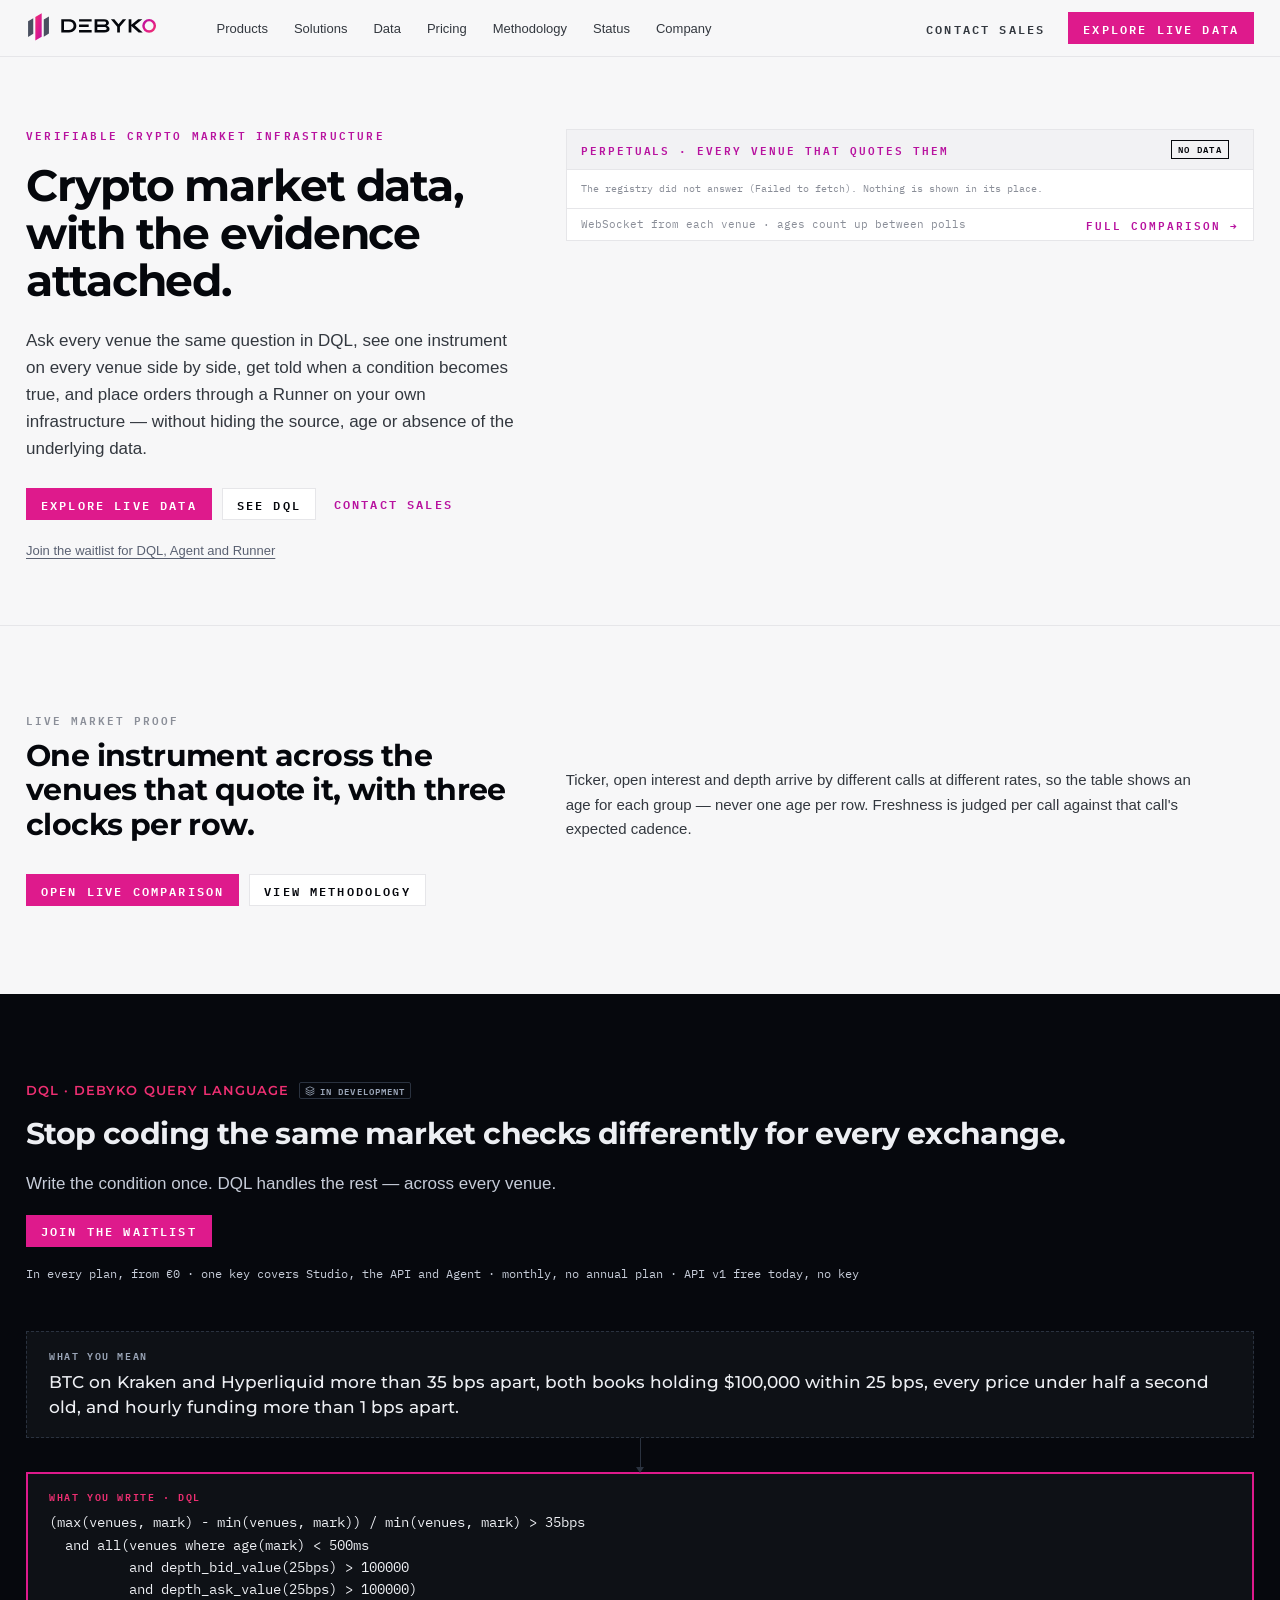
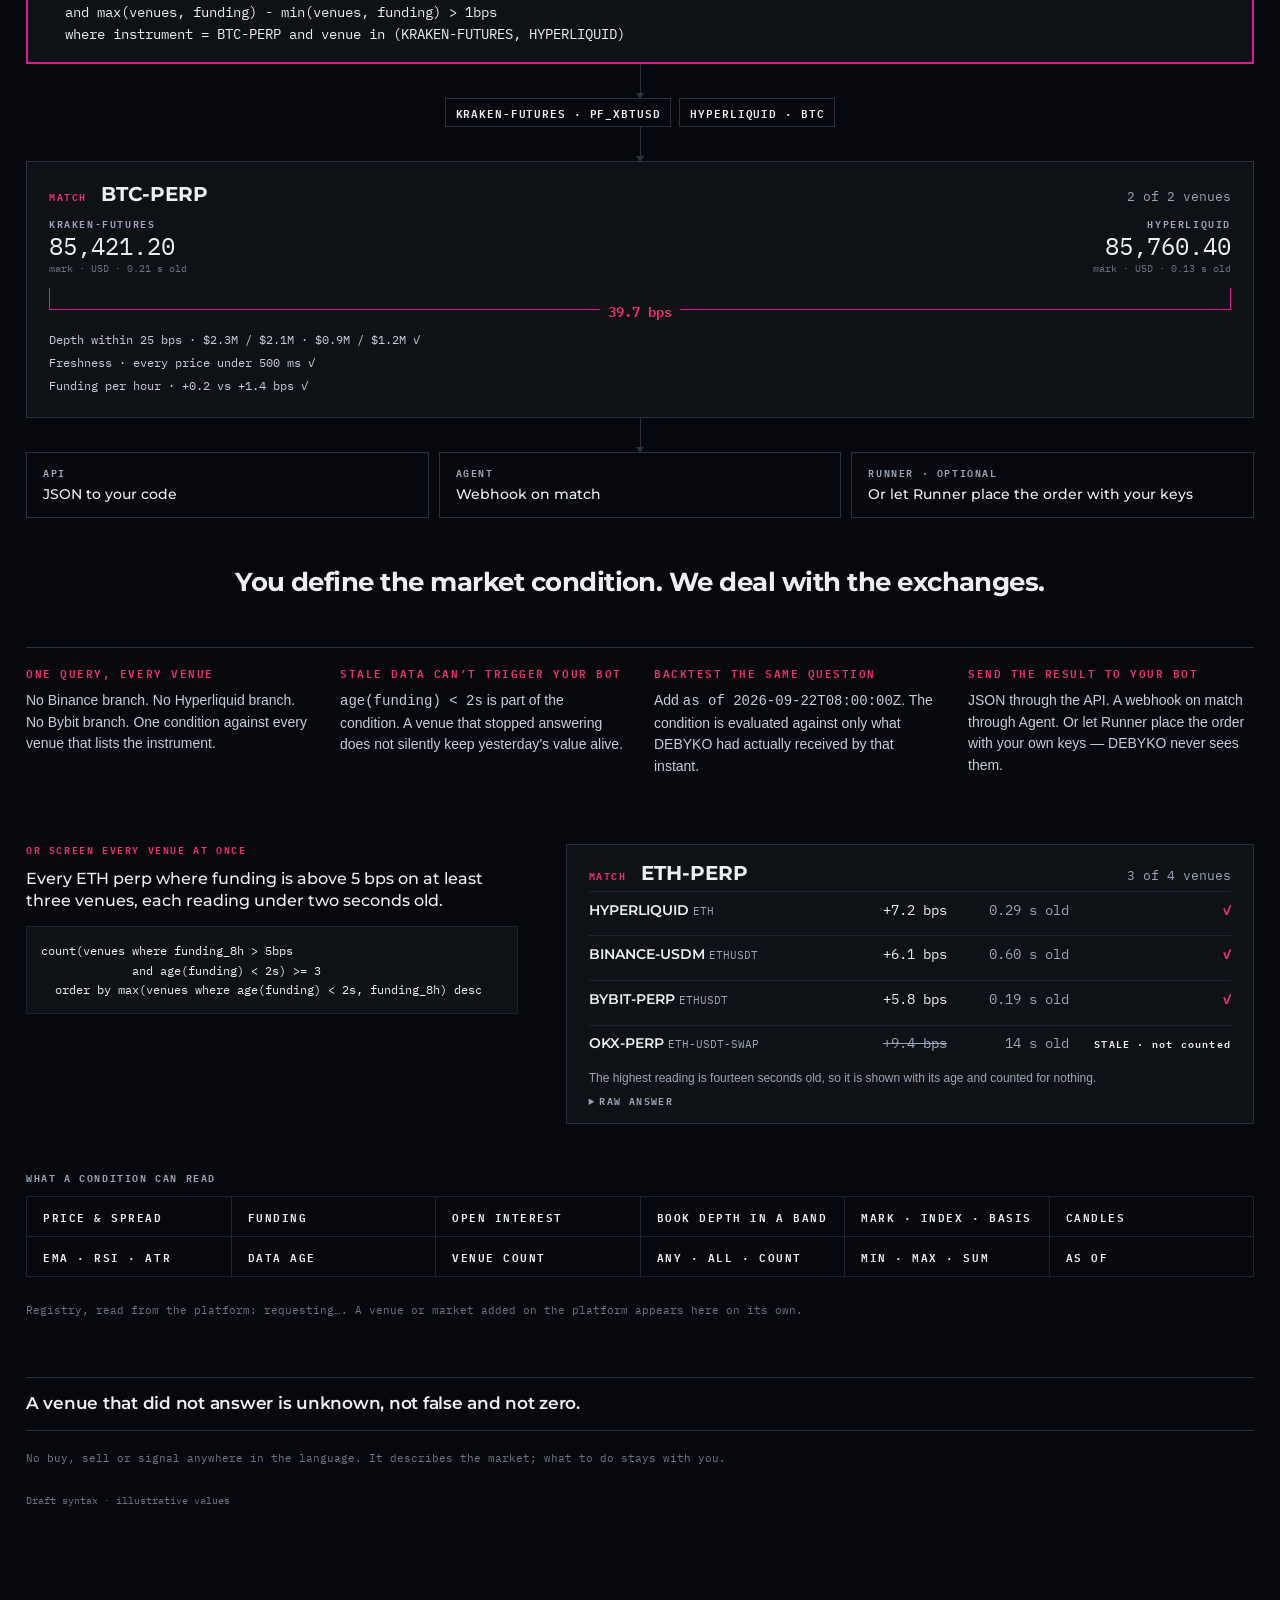
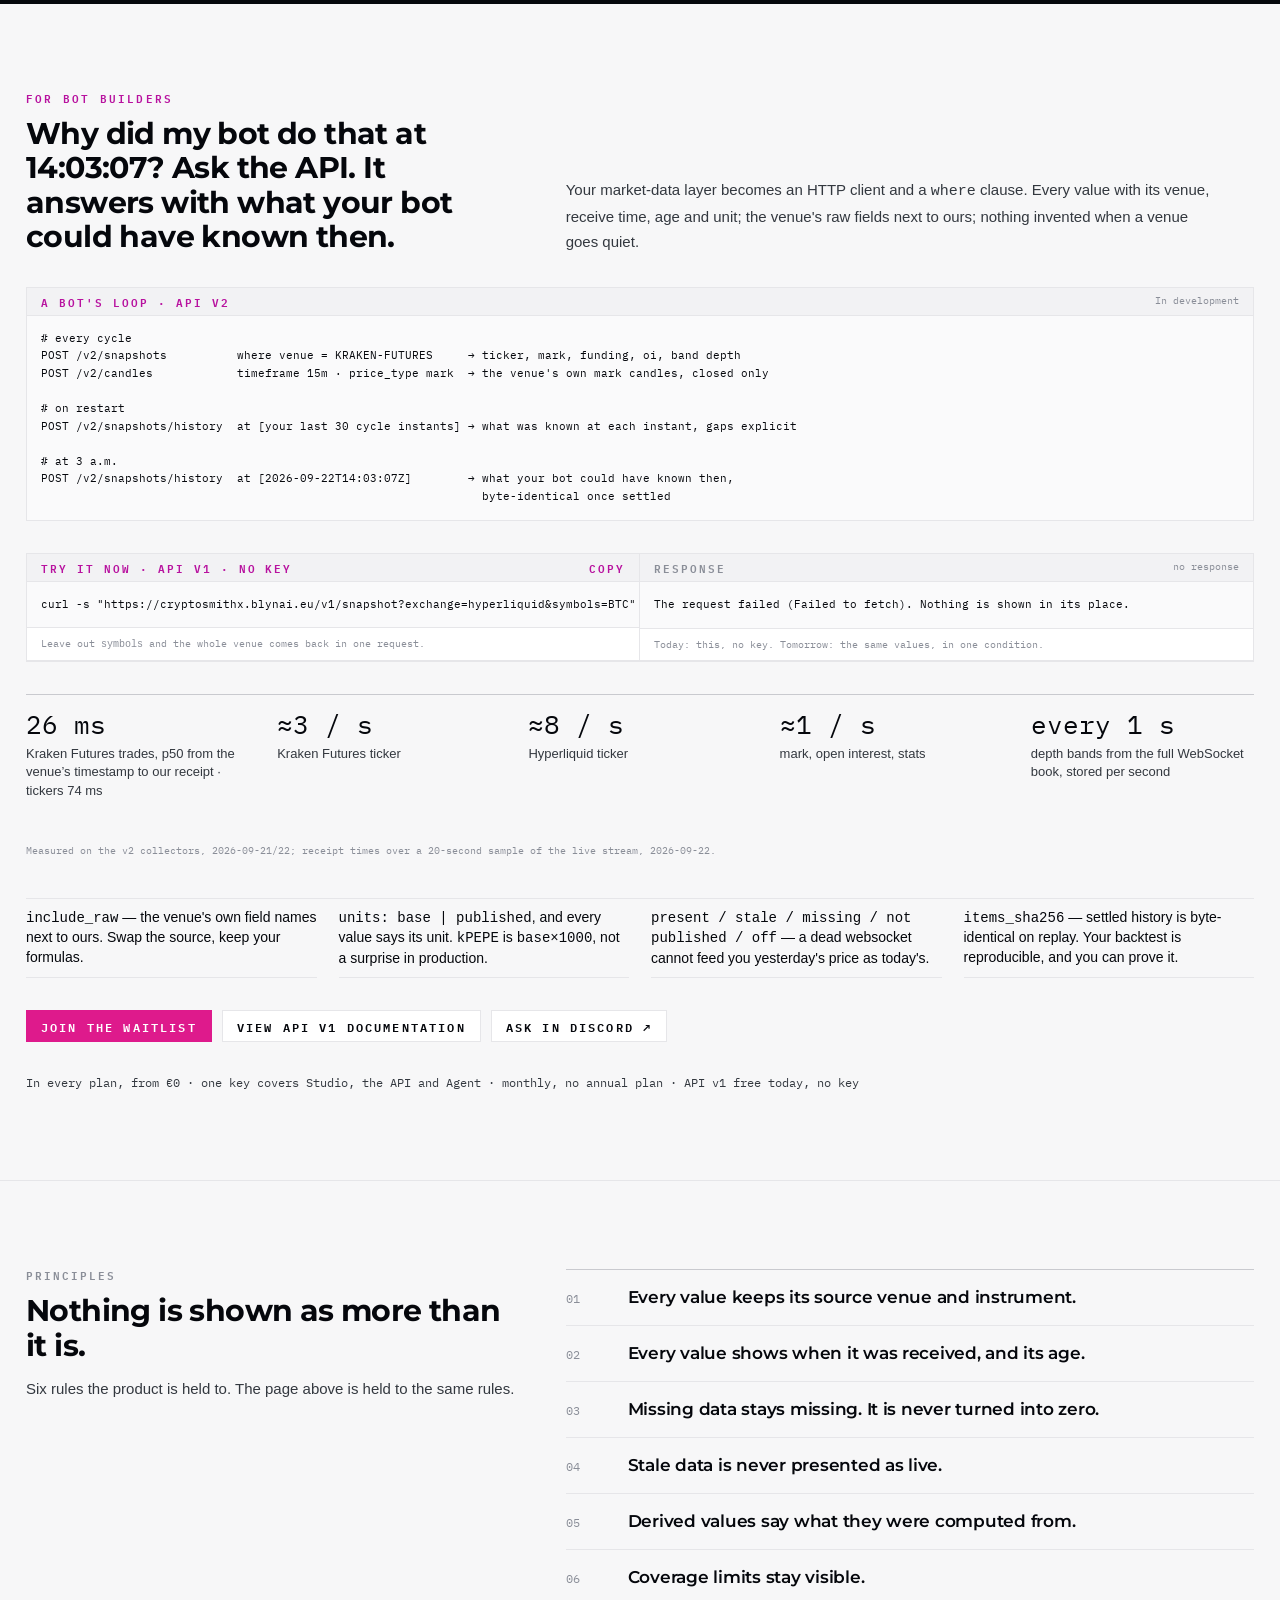
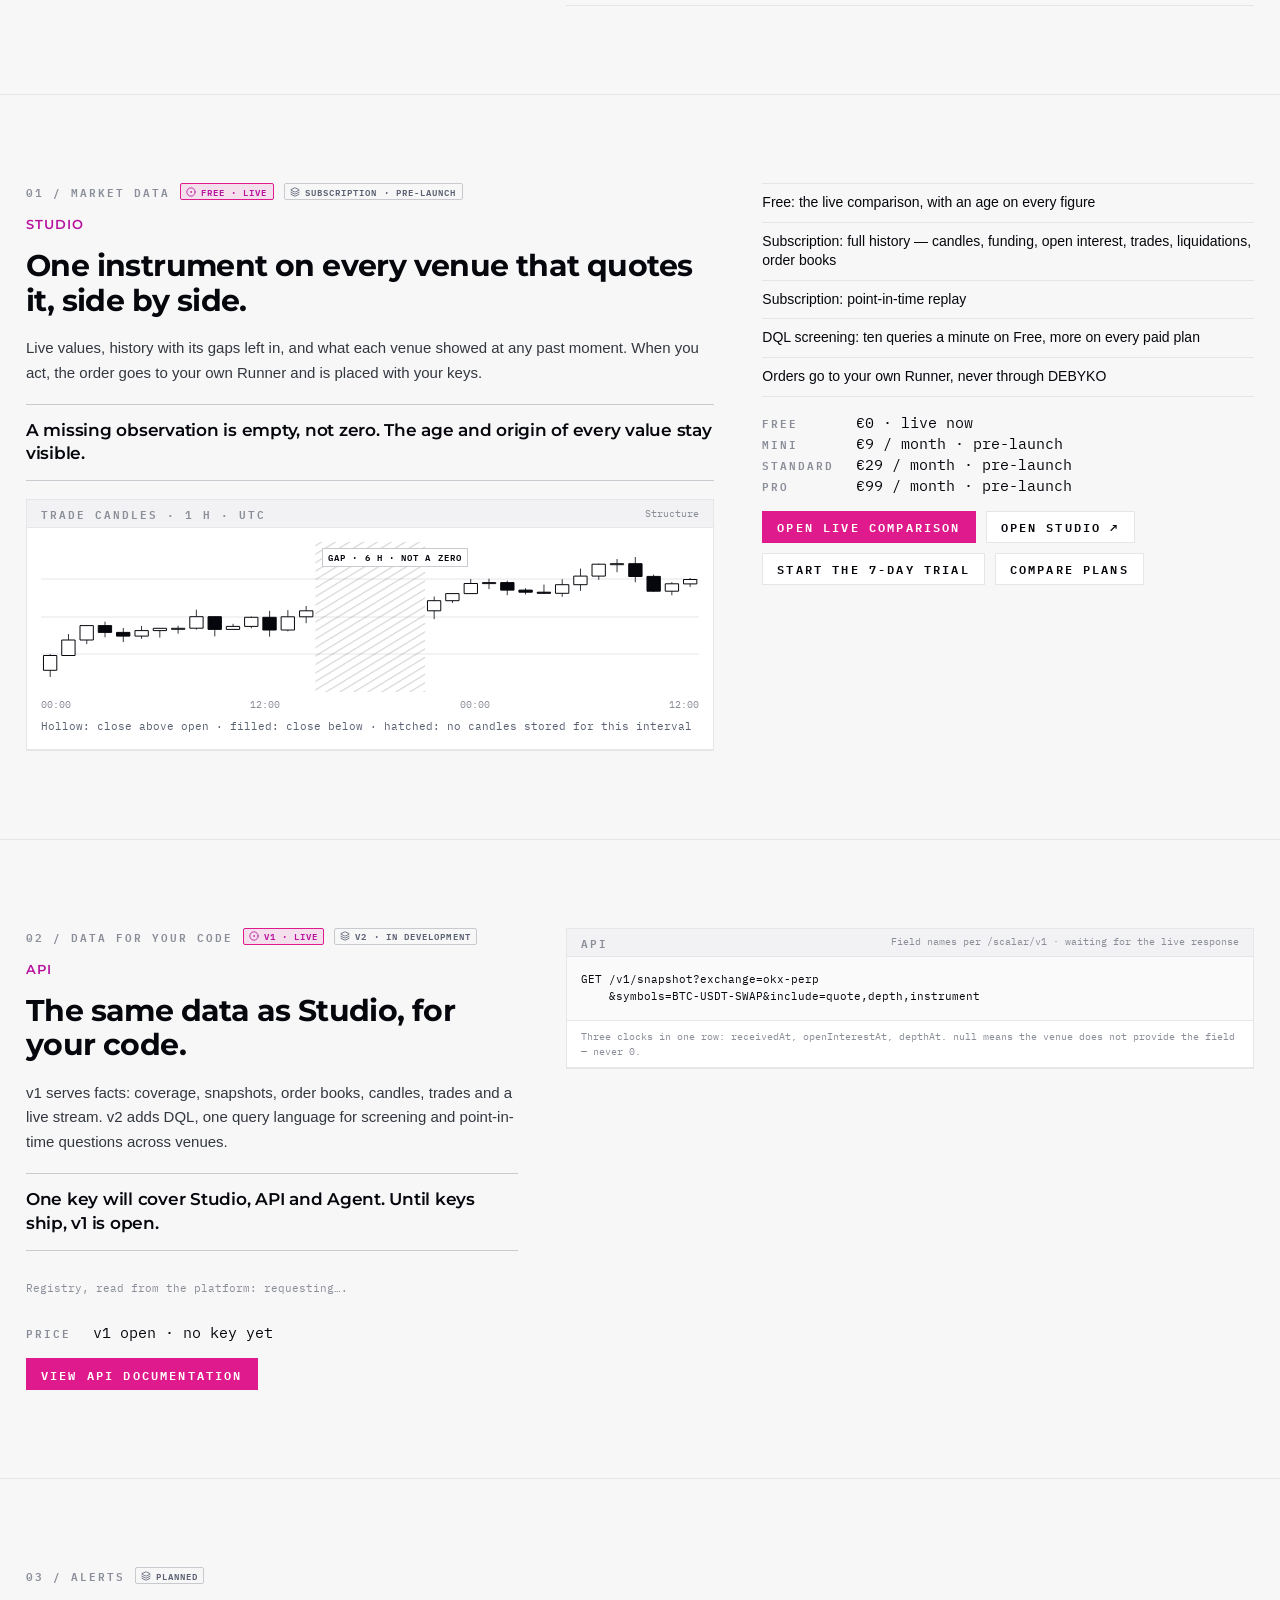
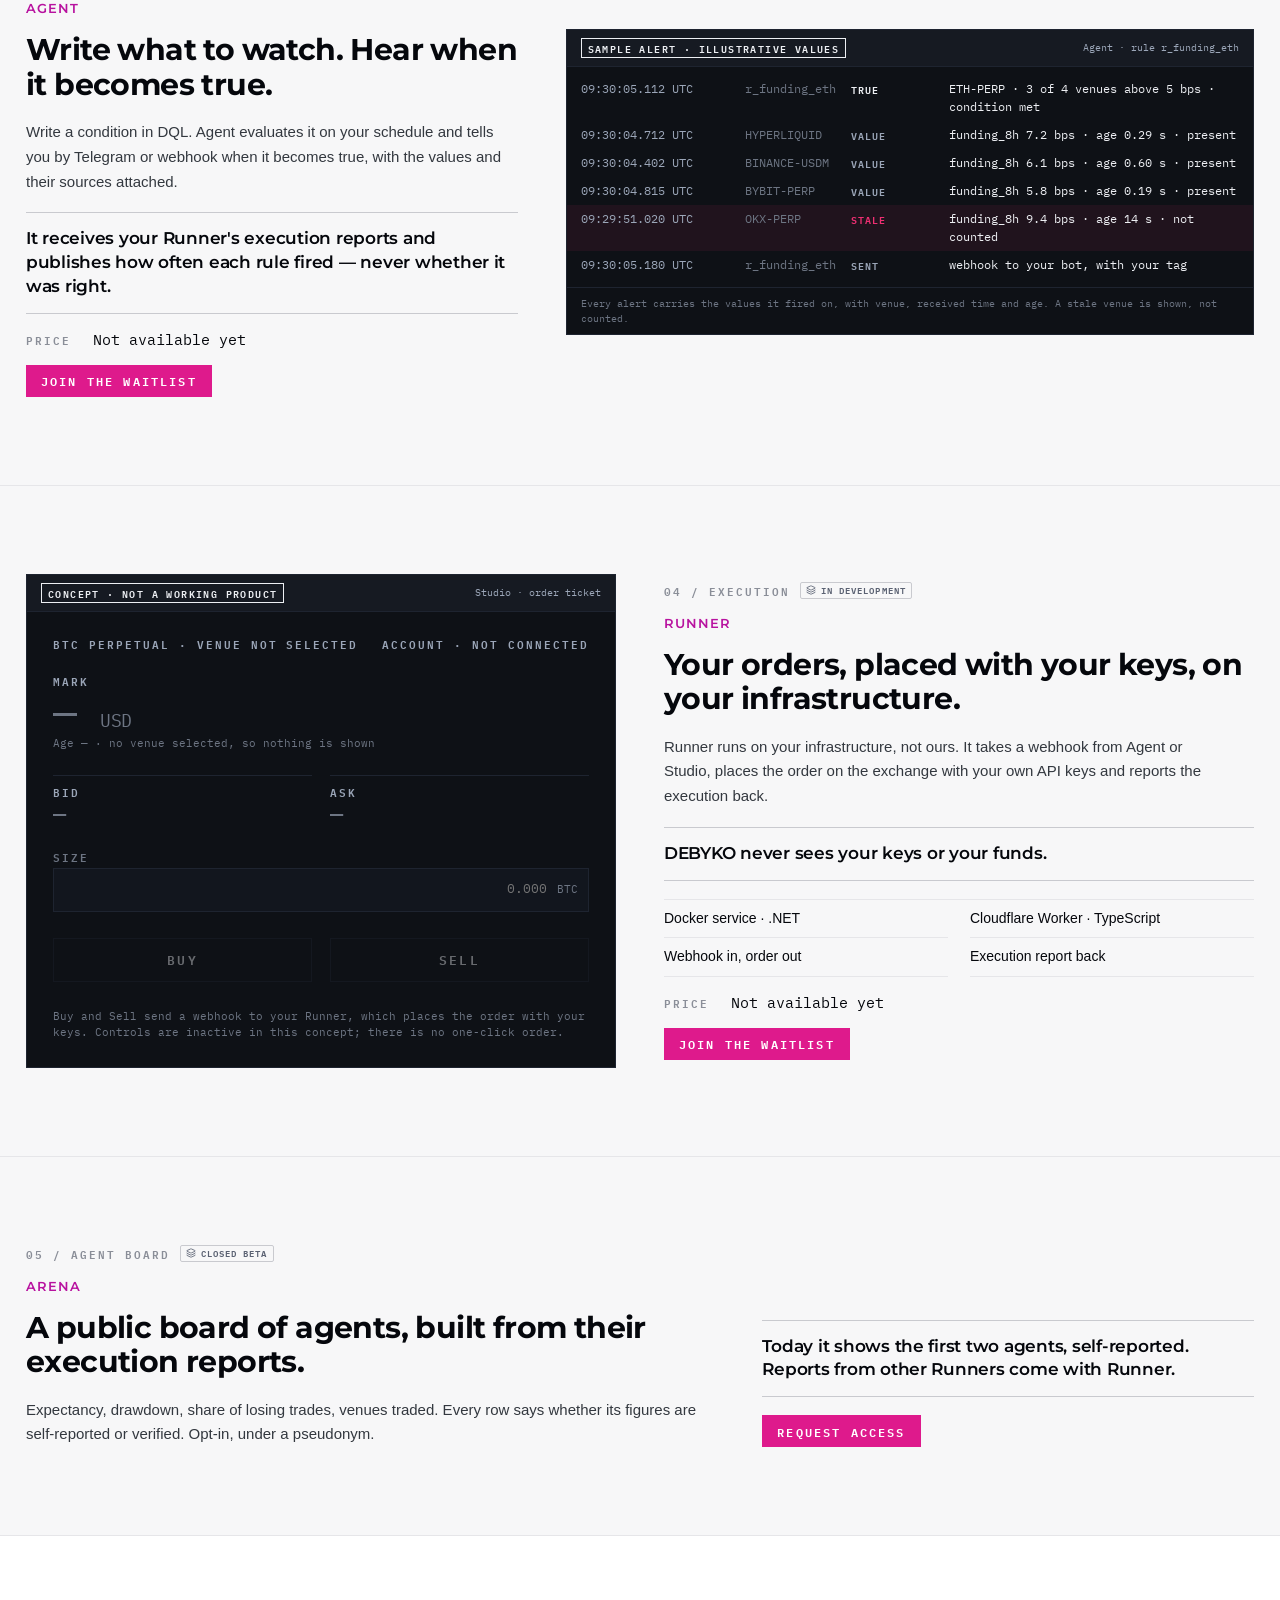
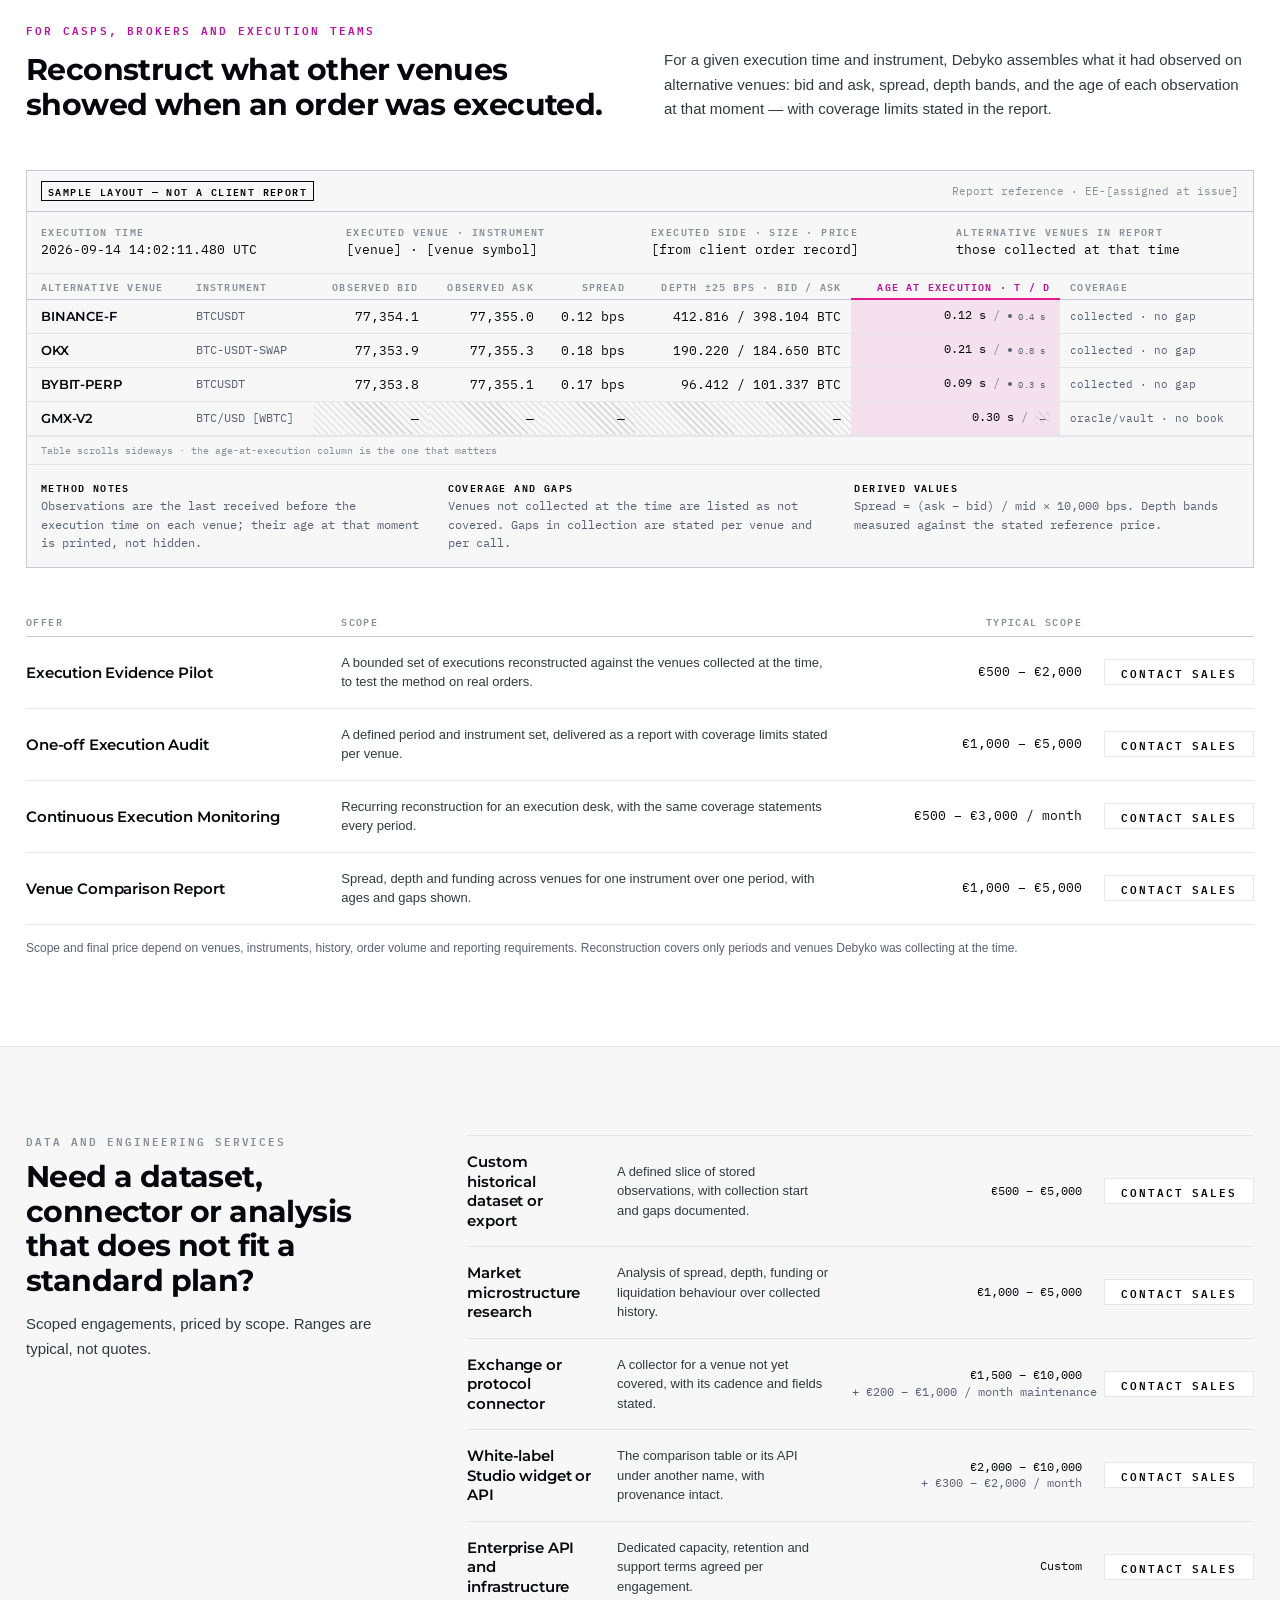
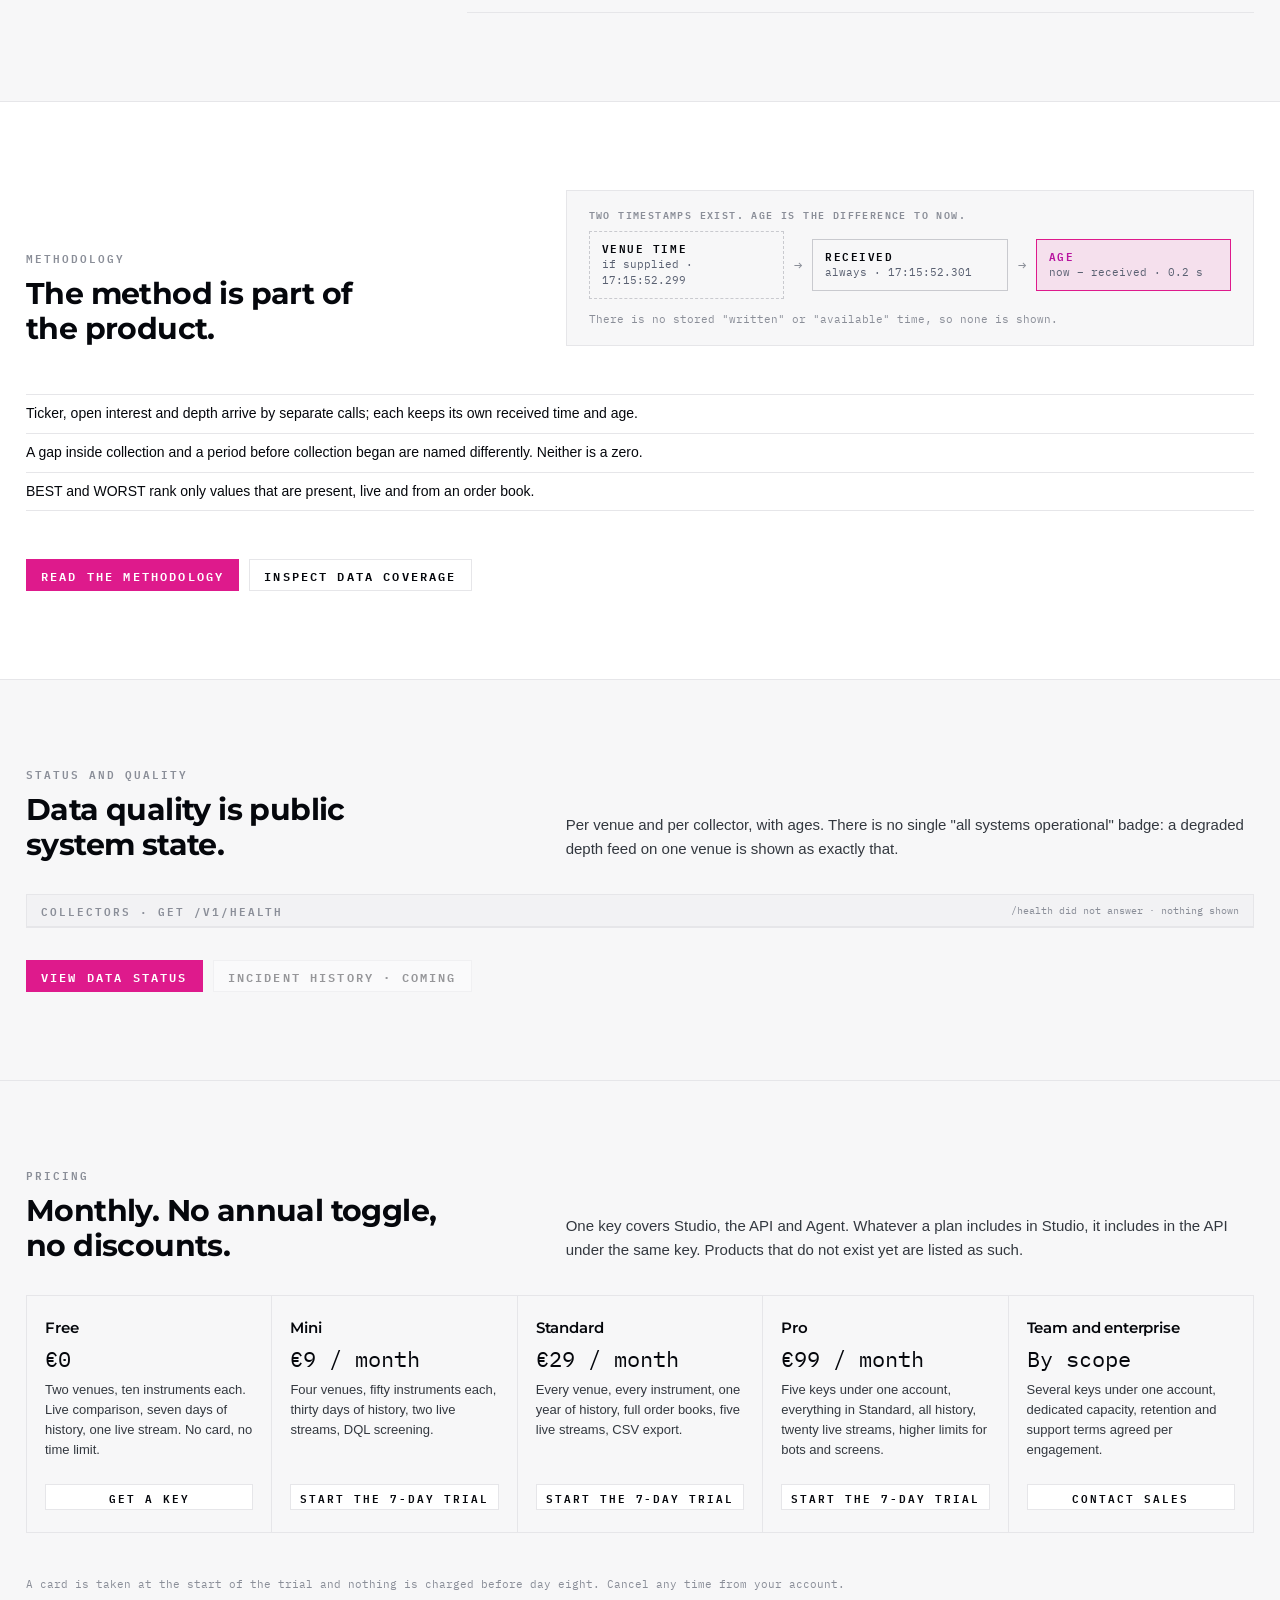
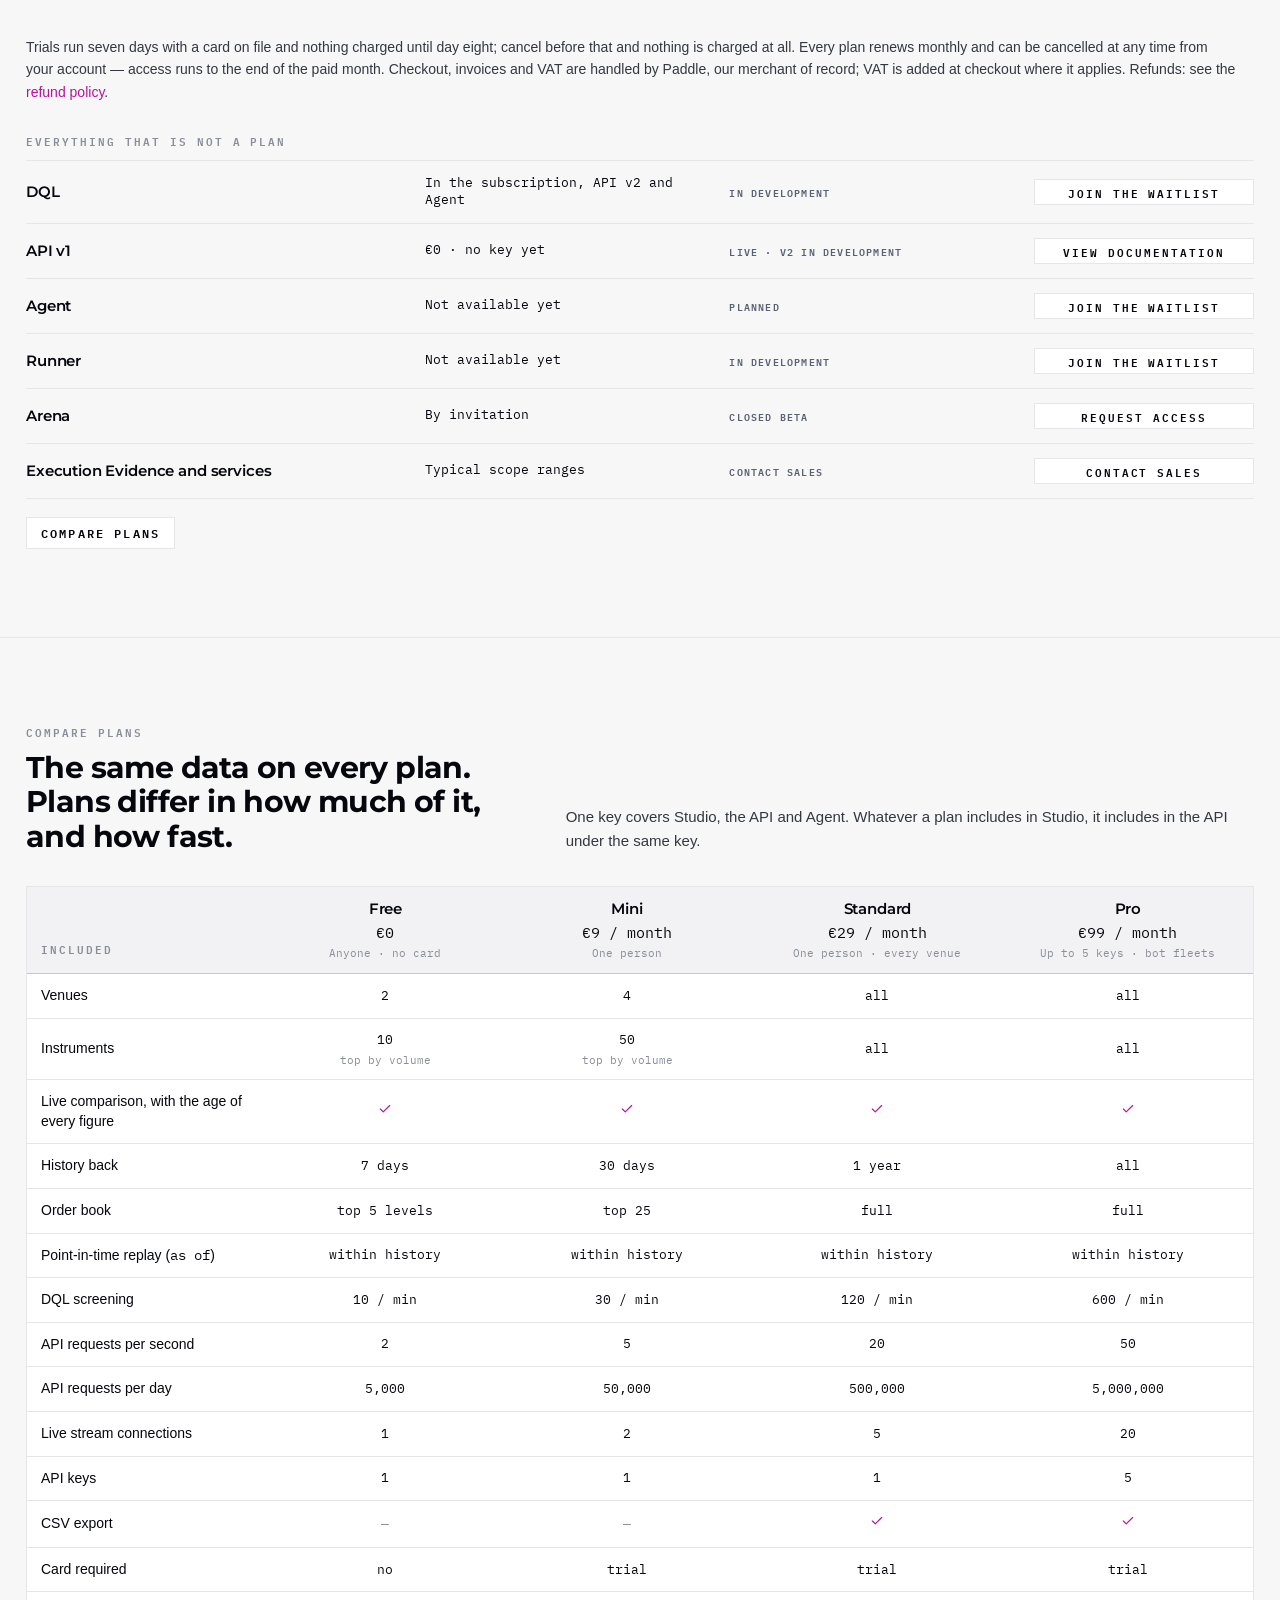
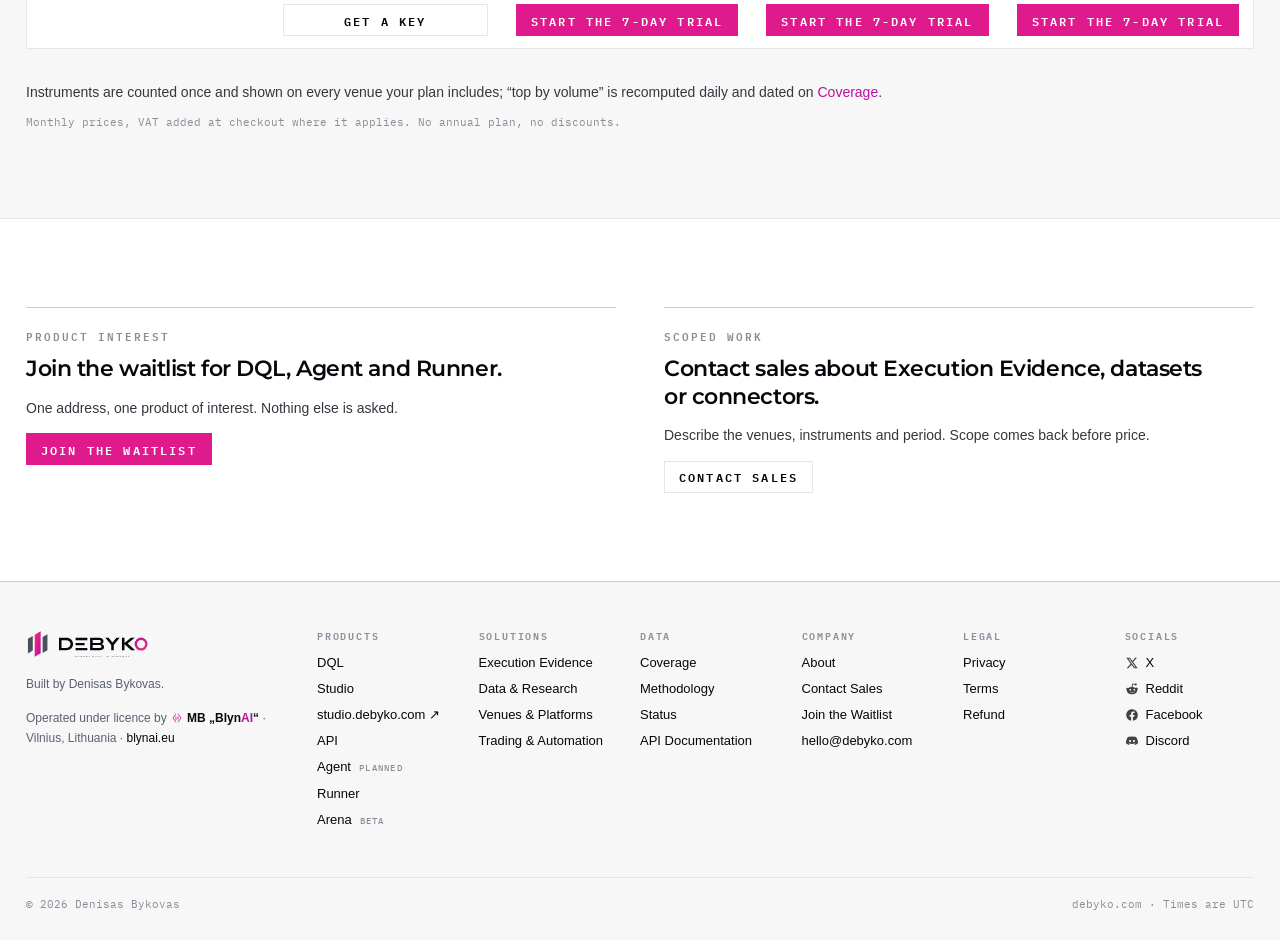
==== index.html @ 7452cdc9 "Главная: площадка без цены показывается с «—», возраст — по самому свежему слою Avantis и GMX (kind " ====
<!doctype html>
<html lang="en" data-api="production">
<head>
  <meta charset="utf-8">
  <!-- Google Tag Manager -->
  <script>(function(w,d,s,l,i){w[l]=w[l]||[];w[l].push({'gtm.start':
  new Date().getTime(),event:'gtm.js'});var f=d.getElementsByTagName(s)[0],
  j=d.createElement(s),dl=l!='dataLayer'?'&l='+l:'';j.async=true;j.src=
  'https://www.googletagmanager.com/gtm.js?id='+i+dl;f.parentNode.insertBefore(j,f);
  })(window,document,'script','dataLayer','GTM-W4DS277V');</script>
  <!-- End Google Tag Manager -->
  <meta name="viewport" content="width=device-width, initial-scale=1">
  <title>DEBYKO — Crypto market data, with the evidence attached</title>
  <meta name="description" content="Live and historical crypto derivatives data with its source, receive time, age and gaps kept visible — venue comparison, history, API and execution evidence.">
  <link rel="canonical" href="https://debyko.com/">
  <meta property="og:type" content="website">
  <meta property="og:url" content="https://debyko.com/">
  <meta property="og:title" content="DEBYKO — Crypto market data, with the evidence attached">
  <meta property="og:description" content="Compare venues live, investigate market history, connect through an API — without hiding the source, age or absence of the data.">
  <meta property="og:image" content="https://debyko.com/og/debyko-og-1200x630.png?v=2">
  <meta property="og:image:type" content="image/png">
  <meta property="og:image:width" content="1200">
  <meta property="og:image:height" content="630">
  <meta property="og:image:alt" content="DEBYKO — Crypto market data, with the evidence attached. Every value keeps its source, timestamp and age.">
  <meta name="twitter:card" content="summary_large_image">
  <meta name="twitter:title" content="DEBYKO — Crypto market data, with the evidence attached">
  <meta name="twitter:description" content="Every value keeps its source, its time and its age.">
  <meta name="twitter:image" content="https://debyko.com/og/debyko-og-1200x630.png?v=2">
  <link rel="icon" href="assets/logo-mark.svg" type="image/svg+xml">

  <link rel="preconnect" href="https://fonts.googleapis.com">
  <link rel="preconnect" href="https://fonts.gstatic.com" crossorigin>
  <link rel="stylesheet" href="https://fonts.googleapis.com/css2?family=Montserrat:wght@400;500;600;700&family=IBM+Plex+Mono:wght@400;500;600&display=swap">
  <link rel="stylesheet" href="css/tokens.css?v=56ed90d467">
  <link rel="stylesheet" href="css/site.css?v=1a50f77792">
  <!-- importmap:begin -->
  <script type="importmap">{"imports":{"/js/api.js":"/js/api.js?v=64e58cdeaa","/js/arena-chart.js":"/js/arena-chart.js?v=cb82a9a31e","/js/format.js":"/js/format.js?v=5560141319","/js/home.js":"/js/home.js?v=d5dd260bcf","/js/live-market.js":"/js/live-market.js?v=8bc75a96d9","/js/live-v2.js":"/js/live-v2.js?v=76d9774494","/js/nav.js":"/js/nav.js?v=43d80b9eea","/js/pages/arena.js":"/js/pages/arena.js?v=38b1213083","/js/pages/coverage.js":"/js/pages/coverage.js?v=ead319db4c","/js/pages/methodology.js":"/js/pages/methodology.js?v=f4b739825e","/js/pages/shared.js":"/js/pages/shared.js?v=767b56feb7","/js/pages/status.js":"/js/pages/status.js?v=afb1780d53","/js/vendor/lightweight-charts-5.2.1.js":"/js/vendor/lightweight-charts-5.2.1.js?v=92b1a4d749"}}</script>
  <!-- importmap:end -->
  <script type="module" src="js/home.js?v=d5dd260bcf"></script>
</head>
<body>

<!-- Google Tag Manager (noscript) -->
<noscript><iframe src="https://www.googletagmanager.com/ns.html?id=GTM-W4DS277V"
height="0" width="0" style="display:none;visibility:hidden"></iframe></noscript>
<!-- End Google Tag Manager (noscript) -->
<!-- Shared SVG patterns: hatching means "nothing stored here", never zero. -->
<svg width="0" height="0" style="position:absolute" aria-hidden="true">
  <defs>
    <pattern id="hatch-candles" width="6" height="6" patternUnits="userSpaceOnUse" patternTransform="rotate(45)"><rect width="1" height="6" fill="rgba(5,7,12,.16)"/></pattern>
  </defs>
</svg>

<header class="site-header">
  <div class="wrap site-header__bar">
    <a class="site-header__logo" href="#top" aria-label="DEBYKO home"><img src="assets/logo-horizontal.svg" alt="DEBYKO"></a>
    <nav class="nav" aria-label="Main">
      <div class="nav__item">
        <button class="nav__trigger" aria-expanded="false">Products</button>
        <div class="nav__menu" hidden>
          <a href="#dql">DQL <span class="nav-tag">the core</span></a>
          <a href="#studio">Studio <span class="nav-tag">free · live</span></a>
          <a href="#api">API <span class="nav-tag">v1 live</span></a>
          <a href="#agent">Agent <span class="nav-tag">planned</span></a>
          <a href="#runner">Runner <span class="nav-tag">in development</span></a>
          <a href="#arena">Arena <span class="nav-tag">closed beta</span></a>
        </div>
      </div>
      <div class="nav__item">
        <button class="nav__trigger" aria-expanded="false">Solutions</button>
        <div class="nav__menu" hidden>
          <a href="#evidence">Execution Evidence</a>
          <a href="#services">Data &amp; Research</a>
          <a href="#services">Venues &amp; Platforms</a>
          <a href="#agent">Trading &amp; Automation</a>
        </div>
      </div>
      <div class="nav__item">
        <button class="nav__trigger" aria-expanded="false">Data</button>
        <div class="nav__menu" hidden>
          <a href="/data/coverage/">Coverage</a>
          <a href="/data/methodology/">Methodology</a>
          <a href="https://cryptosmithx.blynai.eu/scalar/v1">API Documentation</a>
          <a href="/data/status/">Data Status</a>
        </div>
      </div>
      <div class="nav__item"><a class="nav__trigger" href="#pricing" style="display:inline-flex;align-items:center;opacity:1">Pricing</a></div>
      <div class="nav__item"><a class="nav__trigger" href="/data/methodology/" style="display:inline-flex;align-items:center;opacity:1">Methodology</a></div>
      <div class="nav__item"><a class="nav__trigger" href="/data/status/" style="display:inline-flex;align-items:center;opacity:1">Status</a></div>
      <div class="nav__item">
        <button class="nav__trigger" aria-expanded="false">Company</button>
        <div class="nav__menu" hidden>
          <a href="#company">About</a>
          <a href="?open=sales" data-open="sales">Contact Sales</a>
          <a href="?open=wait" data-open="wait">Join the Waitlist</a>
        </div>
      </div>
    </nav>
    <div class="spacer"></div>
    <div class="site-header__actions hide-narrow">
      <button class="btn btn--ghost" data-open="sales"><span>Contact sales</span></button>
      <a class="btn btn--primary" href="/arena/"><span>Explore live data</span></a>
    </div>
    <button class="menu-btn" aria-expanded="false">Menu</button>
  </div>
  <div class="mobile-nav" hidden>
    <div class="mobile-nav__group"><div class="mobile-nav__title">Products</div><a href="#dql" data-scroll="dql">DQL</a><a href="#studio" data-scroll="studio">Studio</a><a href="#api" data-scroll="api">API</a><a href="#agent" data-scroll="agent">Agent</a><a href="#runner" data-scroll="runner">Runner</a><a href="#arena" data-scroll="arena">Arena</a></div>
    <div class="mobile-nav__group"><div class="mobile-nav__title">Solutions</div><a href="#evidence" data-scroll="evidence">Execution Evidence</a><a href="#services" data-scroll="services">Data &amp; Research</a></div>
    <div class="mobile-nav__group"><div class="mobile-nav__title">Data</div><a href="/data/coverage/">Coverage</a><a href="/data/methodology/">Methodology</a><a href="/data/status/">Data Status</a><a href="https://cryptosmithx.blynai.eu/scalar/v1">API Documentation</a></div>
    <div class="mobile-nav__group"><div class="mobile-nav__title">Company</div><a href="#pricing" data-scroll="pricing">Pricing</a><a href="?open=sales" data-open="sales">Contact Sales</a><a href="?open=wait" data-open="wait">Join the Waitlist</a></div>
    <div class="mobile-nav__actions">
      <a class="btn btn--primary" href="/arena/"><span>Explore live data</span></a>
      <button class="btn" data-open="sales"><span>Contact sales</span></button>
    </div>
  </div>
</header>

<main id="top">

<!-- 1 · Hero -->
<section class="section section--hero">
  <div class="wrap">
    <div class="split split--5-7 split--start">
      <div class="stack gap-22">
        <div class="eyebrow">Verifiable crypto market infrastructure</div>
        <h1 class="h1">Crypto market data, with the evidence attached.</h1>
        <p class="lead">Ask every venue the same question in DQL, see one instrument on every venue side by side, get told when a condition becomes true, and place orders through a Runner on your own infrastructure — without hiding the source, age or absence of the underlying data.</p>
        <div class="row gap-10" style="margin-top:4px">
          <a class="btn btn--primary" href="/arena/"><span>Explore live data</span></a>
          <button class="btn" data-scroll="dql"><span>See DQL</span></button>
          <button class="text-btn" data-open="sales">Contact sales</button>
        </div>
        <button class="link-btn" data-open="wait">Join the waitlist for DQL, Agent and Runner</button>
      </div>
      <div id="live-slice" style="min-width:0;align-self:stretch"></div>
    </div>
  </div>
</section>

<!-- 2 · Live market proof -->
<section id="proof" class="section">
  <div class="wrap stack gap-32">
    <div class="split split--5-7 split--end">
      <div class="stack gap-14">
        <div class="label">Live market proof</div>
        <h2 class="h2">One instrument across the venues that quote it, with three clocks per row.</h2>
      </div>
      <p class="prose">Ticker, open interest and depth arrive by different calls at different rates, so the table shows an age for each group — never one age per row. Freshness is judged per call against that call's expected cadence.</p>
    </div>
    <div class="row gap-10">
      <a class="btn btn--primary" href="/arena/"><span>Open live comparison</span></a>
      <a class="btn" href="/data/methodology/"><span>View methodology</span></a>
    </div>
  </div>
</section>

<!-- 2b · DQL — the core -->
<section id="dql" class="section section--core" data-theme="dark">
  <div class="wrap stack gap-48">
    <div class="stack gap-18 core-head">
      <div class="row gap-10">
        <span class="product-name">DQL · DEBYKO Query Language</span>
        <span class="status-chip status-chip--sm"><svg class="icon" width="10" height="10" viewBox="0 0 24 24" fill="none" stroke="currentColor" stroke-width="2" stroke-linecap="round" stroke-linejoin="round" aria-hidden="true"><path d="M12.83 2.18a2 2 0 0 0-1.66 0L2.6 6.08a1 1 0 0 0 0 1.83l8.58 3.91a2 2 0 0 0 1.66 0l8.58-3.9a1 1 0 0 0 0-1.83z"/><path d="M2 12a1 1 0 0 0 .58.91l8.6 3.91a2 2 0 0 0 1.65 0l8.58-3.9A1 1 0 0 0 22 12"/><path d="M2 17a1 1 0 0 0 .58.91l8.6 3.91a2 2 0 0 0 1.65 0l8.58-3.9A1 1 0 0 0 22 17"/></svg><span>In development</span></span>
      </div>
      <h2 class="h2 h2--core">Stop coding the same market checks differently for every exchange.</h2>
      <p class="lead core-lead">Write the condition once. DQL handles the rest — across every venue.</p>
      <div class="row gap-10"><button class="btn btn--primary" data-open="wait"><span>Join the waitlist</span></button></div>
      <p class="core-price">In every plan, from €0 · one key covers Studio, the API and Agent · monthly, no annual plan · <a href="https://cryptosmithx.blynai.eu/scalar/v1">API v1</a> free today, no key</p>
    </div>

    <div class="pipe" aria-label="One bot condition, from what you mean through DEBYKO to your bot">
      <div class="pipe-node pipe-node--bot">
        <span class="pipe-label">What you mean</span>
        <p class="pipe-ask">BTC on Kraken and Hyperliquid more than 35 bps apart, both books holding $100,000 within 25 bps, every price under half a second old, and hourly funding more than 1 bps apart.</p>
      </div>
      <div class="pipe-arrow" aria-hidden="true"></div>
      <div class="pipe-node pipe-node--dql">
        <span class="pipe-label pipe-label--accent">What you write · DQL</span>
        <pre class="pipe-code">(max(venues, mark) - min(venues, mark)) / min(venues, mark) &gt; 35bps
  and all(venues where age(mark) &lt; 500ms
          and depth_bid_value(25bps) &gt; 100000
          and depth_ask_value(25bps) &gt; 100000)
  and max(venues, funding) - min(venues, funding) &gt; 1bps
  where instrument = BTC-PERP and venue in (KRAKEN-FUTURES, HYPERLIQUID)</pre>
      </div>
      <div class="pipe-arrow" aria-hidden="true"></div>
      <div class="pipe-venues">
        <span>KRAKEN-FUTURES · PF_XBTUSD</span><span>HYPERLIQUID · BTC</span>
      </div>
      <div class="pipe-arrow" aria-hidden="true"></div>
      <div class="pipe-node pipe-node--match arb" aria-label="Illustrative match on BTC-PERP">
        <div class="pipe-match-head"><span class="pipe-label pipe-label--accent">Match</span><span class="pipe-match-inst">BTC-PERP</span><span class="pipe-match-count">2 of 2 venues</span></div>
        <div class="arb__pair">
          <div><span class="pipe-label">KRAKEN-FUTURES</span><span class="arb__px">85,421.20</span><span class="meta-xs">mark · USD · 0.21 s old</span></div>
          <div><span class="pipe-label">HYPERLIQUID</span><span class="arb__px">85,760.40</span><span class="meta-xs">mark · USD · 0.13 s old</span></div>
        </div>
        <div class="arb__gap"><span>39.7 bps</span></div>
        <ul class="arb__checks">
          <li>Depth within 25 bps · $2.3M / $2.1M · $0.9M / $1.2M ✓</li>
          <li>Freshness · every price under 500 ms ✓</li>
          <li>Funding per hour · +0.2 vs +1.4 bps ✓</li>
        </ul>
      </div>
      <div class="pipe-arrow" aria-hidden="true"></div>
      <div class="pipe-outs">
        <div><span class="pipe-label">API</span><span>JSON to your code</span></div>
        <div><span class="pipe-label">Agent</span><span>Webhook on match</span></div>
        <div><span class="pipe-label">Runner · optional</span><span>Or let Runner place the order with your keys</span></div>
      </div>
    </div>

    <p class="core-claim">You define the market condition. We deal with the exchanges.</p>

    <div class="core-cards">
      <div><span class="core-card__t">One query, every venue</span><span class="core-card__b">No Binance branch. No Hyperliquid branch. No Bybit branch. One condition against every venue that lists the instrument.</span></div>
      <div><span class="core-card__t">Stale data can’t trigger your bot</span><span class="core-card__b"><code>age(funding) &lt; 2s</code> is part of the condition. A venue that stopped answering does not silently keep yesterday’s value alive.</span></div>
      <div><span class="core-card__t">Backtest the same question</span><span class="core-card__b">Add <code>as of 2026-09-22T08:00:00Z</code>. The condition is evaluated against only what DEBYKO had actually received by that instant.</span></div>
      <div><span class="core-card__t">Send the result to your bot</span><span class="core-card__b">JSON through the API. A webhook on match through Agent. Or let Runner place the order with your own keys — DEBYKO never sees them.</span></div>
    </div>

    <div class="split split--5-7 split--start core-screen">
      <div class="stack gap-14">
        <span class="pipe-label pipe-label--accent">Or screen every venue at once</span>
        <p class="core-list">Every ETH perp where funding is above 5 bps on at least three venues, each reading under two seconds old.</p>
        <pre class="pipe-code pipe-code--box">count(venues where funding_8h &gt; 5bps
             and age(funding) &lt; 2s) &gt;= 3
  order by max(venues where age(funding) &lt; 2s, funding_8h) desc</pre>
      </div>
      <div class="pipe-node pipe-node--match">
        <div class="pipe-match-head"><span class="pipe-label pipe-label--accent">Match</span><span class="pipe-match-inst">ETH-PERP</span><span class="pipe-match-count">3 of 4 venues</span></div>
        <div class="pipe-row"><span class="pipe-row__venue">HYPERLIQUID <small>ETH</small></span><span class="pipe-row__num">+7.2 bps</span><span class="pipe-row__age">0.29 s old</span><span class="pipe-row__mark">✓</span></div><div class="pipe-row"><span class="pipe-row__venue">BINANCE-USDM <small>ETHUSDT</small></span><span class="pipe-row__num">+6.1 bps</span><span class="pipe-row__age">0.60 s old</span><span class="pipe-row__mark">✓</span></div><div class="pipe-row"><span class="pipe-row__venue">BYBIT-PERP <small>ETHUSDT</small></span><span class="pipe-row__num">+5.8 bps</span><span class="pipe-row__age">0.19 s old</span><span class="pipe-row__mark">✓</span></div><div class="pipe-row pipe-row--stale"><span class="pipe-row__venue">OKX-PERP <small>ETH-USDT-SWAP</small></span><span class="pipe-row__num">+9.4 bps</span><span class="pipe-row__age">14 s old</span><span class="pipe-row__mark">STALE · not counted</span></div>
        <p class="pipe-note">The highest reading is fourteen seconds old, so it is shown with its age and counted for nothing.</p>
        <details class="pipe-raw"><summary>Raw answer</summary><pre class="pipe-code">{ &quot;instrument&quot;: &quot;ETH-PERP&quot;, &quot;result&quot;: &quot;true&quot;,
  &quot;venues&quot;: [
    { &quot;venue&quot;: &quot;HYPERLIQUID&quot;, &quot;symbol&quot;: &quot;ETH&quot;, &quot;values&quot;: { &quot;funding_8h&quot;:
      { &quot;value&quot;: 0.00072, &quot;unit&quot;: &quot;fraction&quot;, &quot;received_at&quot;: &quot;2026-09-22T09:30:04.712Z&quot;,
        &quot;age_ms&quot;: 288, &quot;status&quot;: &quot;present&quot; } } },
    { &quot;venue&quot;: &quot;BINANCE-USDM&quot;, &quot;symbol&quot;: &quot;ETHUSDT&quot;, &quot;values&quot;: { &quot;funding_8h&quot;:
      { &quot;value&quot;: 0.00061, &quot;unit&quot;: &quot;fraction&quot;, &quot;received_at&quot;: &quot;2026-09-22T09:30:04.402Z&quot;,
        &quot;age_ms&quot;: 598, &quot;status&quot;: &quot;present&quot; } } },
    { &quot;venue&quot;: &quot;BYBIT-PERP&quot;, &quot;symbol&quot;: &quot;ETHUSDT&quot;, &quot;values&quot;: { &quot;funding_8h&quot;:
      { &quot;value&quot;: 0.00058, &quot;unit&quot;: &quot;fraction&quot;, &quot;received_at&quot;: &quot;2026-09-22T09:30:04.815Z&quot;,
        &quot;age_ms&quot;: 185, &quot;status&quot;: &quot;present&quot; } } },
    { &quot;venue&quot;: &quot;OKX-PERP&quot;, &quot;symbol&quot;: &quot;ETH-USDT-SWAP&quot;, &quot;values&quot;: { &quot;funding_8h&quot;:
      { &quot;value&quot;: 0.00094, &quot;unit&quot;: &quot;fraction&quot;, &quot;received_at&quot;: &quot;2026-09-22T09:29:51.020Z&quot;,
        &quot;age_ms&quot;: 13980, &quot;status&quot;: &quot;stale&quot; } } } ] }</pre></details>
      </div>
    </div>

    <div class="stack gap-14">
      <span class="pipe-label">What a condition can read</span>
      <div class="core-caps"><span>Price &amp; spread</span><span>Funding</span><span>Open interest</span><span>Book depth in a band</span><span>Mark · index · basis</span><span>Candles</span><span>EMA · RSI · ATR</span><span>Data age</span><span>Venue count</span><span>any · all · count</span><span>min · max · sum</span><span>as of</span></div>
      <p class="meta">Registry, read from the platform: <span id="dql-venues">requesting…</span>. A venue or market added on the platform appears here on its own.</p>
    </div>

    <div class="core-foot">
      <p class="statement">A venue that did not answer is unknown, not false and not zero.</p>
      <p class="meta">No buy, sell or signal anywhere in the language. It describes the market; what to do stays with you.</p>
      <p class="meta-xs">Draft syntax · illustrative values</p>
    </div>
  </div>
</section>

<!-- 2c · For bot builders -->
<section id="bots" class="section">
  <div class="wrap stack gap-32">
    <div class="split split--5-7 split--end">
      <div class="stack gap-14">
        <div class="eyebrow">For bot builders</div>
        <h2 class="h2">Why did my bot do that at 14:03:07? Ask the API. It answers with what your bot could have known then.</h2>
      </div>
      <p class="prose">Your market-data layer becomes an HTTP client and a <code>where</code> clause. Every value with its venue, receive time, age and unit; the venue's raw fields next to ours; nothing invented when a venue goes quiet.</p>
    </div>
    <div class="panel">
      <div class="panel__head"><span class="label label--accent">A bot's loop · API v2</span><span class="meta-xs">In development</span></div>
      <pre class="snippet"># every cycle
POST /v2/snapshots          where venue = KRAKEN-FUTURES     → ticker, mark, funding, oi, band depth
POST /v2/candles            timeframe 15m · price_type mark  → the venue&#x27;s own mark candles, closed only

# on restart
POST /v2/snapshots/history  at [your last 30 cycle instants] → what was known at each instant, gaps explicit

# at 3 a.m.
POST /v2/snapshots/history  at [2026-09-22T14:03:07Z]        → what your bot could have known then,
                                                               byte-identical once settled</pre>
    </div>
    <div class="workstation">
      <div class="cell cell--left">
        <div class="panel__head"><span class="label label--accent">Try it now · API v1 · no key</span><button class="text-btn text-btn--sm" data-copy="curl-live">Copy</button></div>
        <pre class="snippet" id="curl-live">curl -s &quot;https://cryptosmithx.blynai.eu/v1/snapshot?exchange=hyperliquid&amp;symbols=BTC&quot;</pre>
        <div class="panel__note">Leave out <code>symbols</code> and the whole venue comes back in one request.</div>
      </div>
      <div class="cell">
        <div class="panel__head"><span class="label">Response</span><span class="meta-xs" id="curl-tag">requesting</span></div>
        <pre class="snippet" id="curl-out">Requesting the live response…</pre>
        <div class="panel__note">Today: this, no key. Tomorrow: the same values, in one condition.</div>
      </div>
    </div>
    <div class="rates">
      <div><span class="rates__v">26 ms</span><span class="rates__k">Kraken Futures trades, p50 from the venue’s timestamp to our receipt · tickers 74 ms</span></div>
      <div><span class="rates__v">≈3 / s</span><span class="rates__k">Kraken Futures ticker</span></div>
      <div><span class="rates__v">≈8 / s</span><span class="rates__k">Hyperliquid ticker</span></div>
      <div><span class="rates__v">≈1 / s</span><span class="rates__k">mark, open interest, stats</span></div>
      <div><span class="rates__v">every 1 s</span><span class="rates__k">depth bands from the full WebSocket book, stored per second</span></div>
    </div>
    <p class="meta-xs">Measured on the v2 collectors, 2026-09-21/22; receipt times over a 20-second sample of the live stream, 2026-09-22.</p>
    <ul class="ruled ruled--grid ruled--min-200">
      <li><code>include_raw</code> — the venue's own field names next to ours. Swap the source, keep your formulas.</li>
      <li><code>units: base | published</code>, and every value says its unit. <code>kPEPE</code> is <code>base×1000</code>, not a surprise in production.</li>
      <li><code>present / stale / missing / not published / off</code> — a dead websocket cannot feed you yesterday's price as today's.</li>
      <li><code>items_sha256</code> — settled history is byte-identical on replay. Your backtest is reproducible, and you can prove it.</li>
    </ul>
    <div class="row gap-10">
      <button class="btn btn--primary" data-open="wait"><span>Join the waitlist</span></button>
      <a class="btn" href="https://cryptosmithx.blynai.eu/scalar/v1"><span>View API v1 documentation</span></a>
      <a class="btn" href="https://discord.gg/MY6tMJdjZ"><span>Ask in Discord ↗</span></a>
    </div>
    <p class="core-price core-price--light">In every plan, from €0 · one key covers Studio, the API and Agent · monthly, no annual plan · <a href="https://cryptosmithx.blynai.eu/scalar/v1">API v1</a> free today, no key</p>
  </div>
</section>

<!-- 3 · Principles -->
<section class="section">
  <div class="wrap split split--5-7">
    <div class="stack gap-14">
      <div class="label">Principles</div>
      <h2 class="h2">Nothing is shown as more than it is.</h2>
      <p class="prose">Six rules the product is held to. The page above is held to the same rules.</p>
    </div>
    <ol class="numbered">
      <li><span class="numbered__n">01</span><span class="numbered__t">Every value keeps its source venue and instrument.</span></li>
      <li><span class="numbered__n">02</span><span class="numbered__t">Every value shows when it was received, and its age.</span></li>
      <li><span class="numbered__n">03</span><span class="numbered__t">Missing data stays missing. It is never turned into zero.</span></li>
      <li><span class="numbered__n">04</span><span class="numbered__t">Stale data is never presented as live.</span></li>
      <li><span class="numbered__n">05</span><span class="numbered__t">Derived values say what they were computed from.</span></li>
      <li><span class="numbered__n">06</span><span class="numbered__t">Coverage limits stay visible.</span></li>
    </ol>
  </div>
</section>

<!-- 4 · Studio -->
<section id="products" class="section">
  <span id="studio-pro"></span>
  <div id="studio" class="wrap split split--7-5 split--start">
    <div class="stack gap-18">
      <div class="row gap-10">
        <span class="label">01 / Market data</span>
        <span class="status-chip status-chip--sm status-chip--accent"><svg class="icon" width="10" height="10" viewBox="0 0 24 24" fill="none" stroke="currentColor" stroke-width="2" stroke-linecap="round" stroke-linejoin="round" aria-hidden="true"><circle cx="12" cy="12" r="1"/><circle cx="12" cy="12" r="10"/></svg><span>Free · Live</span></span>
        <span class="status-chip status-chip--sm"><svg class="icon" width="10" height="10" viewBox="0 0 24 24" fill="none" stroke="currentColor" stroke-width="2" stroke-linecap="round" stroke-linejoin="round" aria-hidden="true"><path d="M12.83 2.18a2 2 0 0 0-1.66 0L2.6 6.08a1 1 0 0 0 0 1.83l8.58 3.91a2 2 0 0 0 1.66 0l8.58-3.9a1 1 0 0 0 0-1.83z"/><path d="M2 12a1 1 0 0 0 .58.91l8.6 3.91a2 2 0 0 0 1.65 0l8.58-3.9A1 1 0 0 0 22 12"/><path d="M2 17a1 1 0 0 0 .58.91l8.6 3.91a2 2 0 0 0 1.65 0l8.58-3.9A1 1 0 0 0 22 17"/></svg><span>Subscription · Pre-launch</span></span>
      </div>
      <div class="product-name">Studio</div>
      <h2 class="h2">One instrument on every venue that quotes it, side by side.</h2>
      <p class="prose">Live values, history with its gaps left in, and what each venue showed at any past moment. When you act, the order goes to your own Runner and is placed with your keys.</p>
      <p class="statement">A missing observation is empty, not zero. The age and origin of every value stay visible.</p>
      <div class="panel workstation" style="grid-template-columns:minmax(0,1fr)">
      <div class="cell">
        <div class="panel__head"><span class="label">Trade candles · 1 h · UTC</span><span class="meta-xs">Structure</span></div>
        <div class="cell__body gap-8" style="gap:8px">
          <div class="candles">
            <svg viewBox="0 0 400 150" preserveAspectRatio="none" aria-label="Illustrative candle structure with a six-hour gap">
              <line class="grid" x1="0" x2="400" y1="37" y2="37"/>
              <line class="grid" x1="0" x2="400" y1="75" y2="75"/>
              <line class="grid" x1="0" x2="400" y1="112" y2="112"/>
              <rect x="166.7" y="0" width="66.7" height="150" fill="url(#hatch-candles)"/>
              <line x1="5.6" x2="5.6" y1="112.1" y2="135.0" class="wick"/><rect x="1.5" y="113.5" width="8.1" height="14.8" class="rise"/>
              <line x1="16.7" x2="16.7" y1="92.0" y2="113.8" class="wick"/><rect x="12.6" y="98.0" width="8.1" height="15.5" class="rise"/>
              <line x1="27.8" x2="27.8" y1="83.5" y2="102.1" class="wick"/><rect x="23.7" y="83.6" width="8.1" height="14.4" class="rise"/>
              <line x1="38.9" x2="38.9" y1="79.6" y2="95.3" class="wick"/><rect x="34.8" y="83.6" width="8.1" height="6.8" class="fall"/>
              <line x1="50.0" x2="50.0" y1="86.0" y2="100.1" class="wick"/><rect x="45.9" y="90.4" width="8.1" height="3.7" class="fall"/>
              <line x1="61.1" x2="61.1" y1="83.9" y2="96.9" class="wick"/><rect x="57.1" y="88.6" width="8.1" height="5.5" class="rise"/>
              <line x1="72.2" x2="72.2" y1="86.1" y2="95.6" class="wick"/><rect x="68.2" y="86.3" width="8.1" height="2.3" class="rise"/>
              <line x1="83.3" x2="83.3" y1="83.7" y2="91.7" class="wick"/><rect x="79.3" y="86.3" width="8.1" height="1.0" class="rise"/>
              <line x1="94.4" x2="94.4" y1="67.7" y2="87.7" class="wick"/><rect x="90.4" y="74.7" width="8.1" height="11.5" class="rise"/>
              <line x1="105.6" x2="105.6" y1="74.4" y2="94.4" class="wick"/><rect x="101.5" y="74.7" width="8.1" height="12.7" class="fall"/>
              <line x1="116.7" x2="116.7" y1="81.8" y2="87.8" class="wick"/><rect x="112.6" y="84.4" width="8.1" height="3.0" class="rise"/>
              <line x1="127.8" x2="127.8" y1="74.5" y2="86.3" class="wick"/><rect x="123.7" y="75.3" width="8.1" height="9.1" class="rise"/>
              <line x1="138.9" x2="138.9" y1="68.8" y2="94.7" class="wick"/><rect x="134.8" y="75.3" width="8.1" height="12.7" class="fall"/>
              <line x1="150.0" x2="150.0" y1="68.1" y2="89.4" class="wick"/><rect x="145.9" y="74.8" width="8.1" height="13.2" class="rise"/>
              <line x1="161.1" x2="161.1" y1="64.0" y2="81.2" class="wick"/><rect x="157.1" y="68.8" width="8.1" height="6.0" class="rise"/>
              <line x1="238.9" x2="238.9" y1="54.5" y2="77.1" class="wick"/><rect x="234.8" y="58.7" width="8.1" height="10.1" class="rise"/>
              <line x1="250.0" x2="250.0" y1="51.4" y2="61.0" class="wick"/><rect x="245.9" y="51.6" width="8.1" height="7.1" class="rise"/>
              <line x1="261.1" x2="261.1" y1="37.0" y2="51.9" class="wick"/><rect x="257.1" y="41.5" width="8.1" height="10.1" class="rise"/>
              <line x1="272.2" x2="272.2" y1="36.7" y2="47.1" class="wick"/><rect x="268.2" y="40.6" width="8.1" height="1.0" class="rise"/>
              <line x1="283.3" x2="283.3" y1="38.7" y2="53.2" class="wick"/><rect x="279.3" y="40.6" width="8.1" height="7.5" class="fall"/>
              <line x1="294.4" x2="294.4" y1="46.2" y2="52.4" class="wick"/><rect x="290.4" y="48.1" width="8.1" height="2.1" class="fall"/>
              <line x1="305.6" x2="305.6" y1="42.6" y2="51.8" class="wick"/><rect x="301.5" y="50.2" width="8.1" height="1.1" class="fall"/>
              <line x1="316.7" x2="316.7" y1="37.2" y2="54.8" class="wick"/><rect x="312.6" y="42.7" width="8.1" height="8.6" class="rise"/>
              <line x1="327.8" x2="327.8" y1="26.6" y2="48.9" class="wick"/><rect x="323.7" y="34.1" width="8.1" height="8.6" class="rise"/>
              <line x1="338.9" x2="338.9" y1="21.6" y2="37.9" class="wick"/><rect x="334.8" y="22.2" width="8.1" height="11.9" class="rise"/>
              <line x1="350.0" x2="350.0" y1="17.0" y2="30.2" class="wick"/><rect x="345.9" y="21.7" width="8.1" height="1.0" class="rise"/>
              <line x1="361.1" x2="361.1" y1="15.0" y2="40.3" class="wick"/><rect x="357.1" y="21.7" width="8.1" height="12.8" class="fall"/>
              <line x1="372.2" x2="372.2" y1="32.7" y2="49.8" class="wick"/><rect x="368.2" y="34.4" width="8.1" height="14.8" class="fall"/>
              <line x1="383.3" x2="383.3" y1="40.2" y2="53.3" class="wick"/><rect x="379.3" y="41.8" width="8.1" height="7.4" class="rise"/>
              <line x1="394.4" x2="394.4" y1="36.0" y2="45.0" class="wick"/><rect x="390.4" y="37.5" width="8.1" height="4.4" class="rise"/>
            </svg>
            <div class="chart-flag" style="left:42.7%">Gap · 6 h · not a zero</div>
          </div>
          <div class="hours__axis"><span>00:00</span><span>12:00</span><span>00:00</span><span>12:00</span></div>
          <div class="meta" style="margin-top:auto;color:var(--dk-text-muted)">Hollow: close above open · filled: close below · hatched: no candles stored for this interval</div>
        </div>
      </div>

      </div>
    </div>
    <div class="stack gap-18">
      <ul class="ruled">
        <li>Free: the live comparison, with an age on every figure</li>
        <li>Subscription: full history — candles, funding, open interest, trades, liquidations, order books</li>
        <li>Subscription: point-in-time replay</li>
        <li>DQL screening: ten queries a minute on Free, more on every paid plan</li>
        <li>Orders go to your own Runner, never through DEBYKO</li>
      </ul>
      <div class="price-grid">
        <span class="label">Free</span><span class="price-line__value">€0 · live now</span>
        <span class="label">Mini</span><span class="price-line__value">€9 / month · pre-launch</span>
        <span class="label">Standard</span><span class="price-line__value">€29 / month · pre-launch</span>
        <span class="label">Pro</span><span class="price-line__value">€99 / month · pre-launch</span>
      </div>
      <div class="row gap-10">
        <a class="btn btn--primary" href="/arena/"><span>Open live comparison</span></a>
        <a class="btn" href="https://studio.debyko.com"><span>Open Studio ↗</span></a>
        <a class="btn" href="https://studio.debyko.com/account"><span>Start the 7-day trial</span></a>
        <a class="btn" href="#plans" data-scroll="plans"><span>Compare plans</span></a>
      </div>
    </div>
  </div>
</section>

<!-- 5 · API -->
<section id="api" class="section">
  <div class="wrap split split--5-7 split--start">
    <div class="stack gap-18">
      <div class="row gap-10">
        <span class="label">02 / Data for your code</span>
        <span class="status-chip status-chip--sm status-chip--accent"><svg class="icon" width="10" height="10" viewBox="0 0 24 24" fill="none" stroke="currentColor" stroke-width="2" stroke-linecap="round" stroke-linejoin="round" aria-hidden="true"><circle cx="12" cy="12" r="1"/><circle cx="12" cy="12" r="10"/></svg><span>v1 · Live</span></span>
        <span class="status-chip status-chip--sm"><svg class="icon" width="10" height="10" viewBox="0 0 24 24" fill="none" stroke="currentColor" stroke-width="2" stroke-linecap="round" stroke-linejoin="round" aria-hidden="true"><path d="M12.83 2.18a2 2 0 0 0-1.66 0L2.6 6.08a1 1 0 0 0 0 1.83l8.58 3.91a2 2 0 0 0 1.66 0l8.58-3.9a1 1 0 0 0 0-1.83z"/><path d="M2 12a1 1 0 0 0 .58.91l8.6 3.91a2 2 0 0 0 1.65 0l8.58-3.9A1 1 0 0 0 22 12"/><path d="M2 17a1 1 0 0 0 .58.91l8.6 3.91a2 2 0 0 0 1.65 0l8.58-3.9A1 1 0 0 0 22 17"/></svg><span>v2 · In development</span></span>
      </div>
      <div class="product-name">API</div>
      <h2 class="h2">The same data as Studio, for your code.</h2>
      <p class="prose">v1 serves facts: coverage, snapshots, order books, candles, trades and a live stream. v2 adds DQL, one query language for screening and point-in-time questions across venues.</p>
      <p class="statement">One key will cover Studio, API and Agent. Until keys ship, v1 is open.</p>
      <p class="meta">Registry, read from the platform: <span id="api-registry">requesting…</span>.</p>
      <div class="price-line"><span class="label">Price</span><span class="price-line__value">v1 open · no key yet</span></div>
      <div class="row gap-10">
        <a class="btn btn--primary" href="https://cryptosmithx.blynai.eu/scalar/v1"><span>View API documentation</span></a>
      </div>
    </div>
    <div class="panel workstation" style="grid-template-columns:minmax(0,1fr)">
      <div class="cell">
        <div class="panel__head"><span class="label">API</span><span class="meta-xs">Field names per /scalar/v1 · <span id="snippet-tag">waiting for the live response</span></span></div>
        <pre class="snippet" id="api-snippet">GET /v1/snapshot?exchange=okx-perp
    &amp;symbols=BTC-USDT-SWAP&amp;include=quote,depth,instrument</pre>
        <div class="panel__note">Three clocks in one row: receivedAt, openInterestAt, depthAt. null means the venue does not provide the field — never 0.</div>
      </div>
    </div>
  </div>
</section>

<!-- 6 · Agent -->
<section id="agent" class="section">
  <div class="wrap split split--5-7 split--center">
    <div class="stack gap-18">
      <div class="row gap-10">
        <span class="label">03 / Alerts</span>
        <span class="status-chip status-chip--sm"><svg class="icon" width="10" height="10" viewBox="0 0 24 24" fill="none" stroke="currentColor" stroke-width="2" stroke-linecap="round" stroke-linejoin="round" aria-hidden="true"><path d="M12.83 2.18a2 2 0 0 0-1.66 0L2.6 6.08a1 1 0 0 0 0 1.83l8.58 3.91a2 2 0 0 0 1.66 0l8.58-3.9a1 1 0 0 0 0-1.83z"/><path d="M2 12a1 1 0 0 0 .58.91l8.6 3.91a2 2 0 0 0 1.65 0l8.58-3.9A1 1 0 0 0 22 12"/><path d="M2 17a1 1 0 0 0 .58.91l8.6 3.91a2 2 0 0 0 1.65 0l8.58-3.9A1 1 0 0 0 22 17"/></svg><span>Planned</span></span>
      </div>
      <div class="product-name">Agent</div>
      <h2 class="h2">Write what to watch. Hear when it becomes true.</h2>
      <p class="prose">Write a condition in DQL. Agent evaluates it on your schedule and tells you by Telegram or webhook when it becomes true, with the values and their sources attached.</p>
      <p class="statement">It receives your Runner's execution reports and publishes how often each rule fired — never whether it was right.</p>
      <div class="price-line"><span class="label">Price</span><span class="price-line__value muted">Not available yet</span></div>
      <div class="row gap-10">
        <button class="btn btn--primary" data-open="wait"><span>Join the waitlist</span></button>
      </div>
    </div>
    <div class="dark-panel" data-theme="dark">
      <div class="dark-panel__head"><span class="dark-tag">Sample alert · illustrative values</span><span class="dark-meta">Agent · rule r_funding_eth</span></div>
      <div class="journal">
        <div class="journal__line"><span class="journal__t">09:30:05.112 UTC</span><span class="journal__id">r_funding_eth</span><span class="journal__k journal__k--decide">TRUE</span><span class="journal__m">ETH-PERP · 3 of 4 venues above 5 bps · condition met</span></div>
        <div class="journal__line"><span class="journal__t">09:30:04.712 UTC</span><span class="journal__id">HYPERLIQUID</span><span class="journal__k">VALUE</span><span class="journal__m">funding_8h 7.2 bps · age 0.29 s · present</span></div>
        <div class="journal__line"><span class="journal__t">09:30:04.402 UTC</span><span class="journal__id">BINANCE-USDM</span><span class="journal__k">VALUE</span><span class="journal__m">funding_8h 6.1 bps · age 0.60 s · present</span></div>
        <div class="journal__line"><span class="journal__t">09:30:04.815 UTC</span><span class="journal__id">BYBIT-PERP</span><span class="journal__k">VALUE</span><span class="journal__m">funding_8h 5.8 bps · age 0.19 s · present</span></div>
        <div class="journal__line journal__line--warn"><span class="journal__t">09:29:51.020 UTC</span><span class="journal__id">OKX-PERP</span><span class="journal__k journal__k--warn">STALE</span><span class="journal__m">funding_8h 9.4 bps · age 14 s · not counted</span></div>
        <div class="journal__line"><span class="journal__t">09:30:05.180 UTC</span><span class="journal__id">r_funding_eth</span><span class="journal__k">SENT</span><span class="journal__m">webhook to your bot, with your tag</span></div>
      </div>
      <div class="dark-note" style="padding:8px 14px;border-top:1px solid #1E2430;font-size:10px">Every alert carries the values it fired on, with venue, received time and age. A stale venue is shown, not counted.</div>
    </div>
  </div>
</section>

<!-- 7 · Runner -->
<section id="runner" class="section">
  <div class="wrap split split--6-6 split--center">
    <div id="trader" class="dark-panel" data-theme="dark">
      <div class="dark-panel__head"><span class="dark-tag">Concept · not a working product</span><span class="dark-meta">Studio · order ticket</span></div>
      <div class="trader">
        <div class="row dark-label" style="justify-content:space-between;gap:10px"><span>BTC perpetual · venue not selected</span><span>Account · not connected</span></div>
        <div class="stack gap-6">
          <span class="dark-label">Mark</span>
          <span class="trader__big">— <small>USD</small></span>
          <span class="dark-note" style="line-height:1">Age — · no venue selected, so nothing is shown</span>
        </div>
        <div class="trader__pair">
          <div class="trader__quote"><span class="dark-label">Bid</span><span class="value">—</span></div>
          <div class="trader__quote"><span class="dark-label">Ask</span><span class="value">—</span></div>
        </div>
        <label class="field">
          <span class="field__label">Size</span>
          <span class="field__box field__box--lg field__box--disabled"><input class="is-mono" placeholder="0.000" disabled><span class="field__unit">BTC</span></span>
        </label>
        <div class="trader__pair">
          <button class="btn btn--lg btn--full" disabled><span>Buy</span></button>
          <button class="btn btn--lg btn--full" disabled><span>Sell</span></button>
        </div>
        <div class="dark-note">Buy and Sell send a webhook to your Runner, which places the order with your keys. Controls are inactive in this concept; there is no one-click order.</div>
      </div>
    </div>
    <div class="stack gap-18">
      <div class="row gap-10">
        <span class="label">04 / Execution</span>
        <span class="status-chip status-chip--sm"><svg class="icon" width="10" height="10" viewBox="0 0 24 24" fill="none" stroke="currentColor" stroke-width="2" stroke-linecap="round" stroke-linejoin="round" aria-hidden="true"><path d="M12.83 2.18a2 2 0 0 0-1.66 0L2.6 6.08a1 1 0 0 0 0 1.83l8.58 3.91a2 2 0 0 0 1.66 0l8.58-3.9a1 1 0 0 0 0-1.83z"/><path d="M2 12a1 1 0 0 0 .58.91l8.6 3.91a2 2 0 0 0 1.65 0l8.58-3.9A1 1 0 0 0 22 12"/><path d="M2 17a1 1 0 0 0 .58.91l8.6 3.91a2 2 0 0 0 1.65 0l8.58-3.9A1 1 0 0 0 22 17"/></svg><span>In development</span></span>
      </div>
      <div class="product-name">Runner</div>
      <h2 class="h2">Your orders, placed with your keys, on your infrastructure.</h2>
      <p class="prose">Runner runs on your infrastructure, not ours. It takes a webhook from Agent or Studio, places the order on the exchange with your own API keys and reports the execution back.</p>
      <p class="statement">DEBYKO never sees your keys or your funds.</p>
      <ul class="ruled ruled--grid ruled--min-180" style="grid-template-columns:repeat(2,minmax(0,1fr))">
        <li>Docker service · .NET</li>
        <li>Cloudflare Worker · TypeScript</li>
        <li>Webhook in, order out</li>
        <li>Execution report back</li>
      </ul>
      <div class="price-line"><span class="label">Price</span><span class="price-line__value muted">Not available yet</span></div>
      <div class="row gap-10">
        <button class="btn btn--primary" data-open="wait"><span>Join the waitlist</span></button>
      </div>
    </div>
  </div>
</section>

<!-- 8 · Arena -->
<section id="arena" class="section">
  <div class="wrap split split--7-5 split--end">
    <div class="stack gap-18">
      <div class="row gap-10">
        <span class="label">05 / Agent board</span>
        <span class="status-chip status-chip--sm"><svg class="icon" width="10" height="10" viewBox="0 0 24 24" fill="none" stroke="currentColor" stroke-width="2" stroke-linecap="round" stroke-linejoin="round" aria-hidden="true"><path d="M12.83 2.18a2 2 0 0 0-1.66 0L2.6 6.08a1 1 0 0 0 0 1.83l8.58 3.91a2 2 0 0 0 1.66 0l8.58-3.9a1 1 0 0 0 0-1.83z"/><path d="M2 12a1 1 0 0 0 .58.91l8.6 3.91a2 2 0 0 0 1.65 0l8.58-3.9A1 1 0 0 0 22 12"/><path d="M2 17a1 1 0 0 0 .58.91l8.6 3.91a2 2 0 0 0 1.65 0l8.58-3.9A1 1 0 0 0 22 17"/></svg><span>Closed beta</span></span>
      </div>
      <div class="product-name">Arena</div>
      <h2 class="h2">A public board of agents, built from their execution reports.</h2>
      <p class="prose">Expectancy, drawdown, share of losing trades, venues traded. Every row says whether its figures are self-reported or verified. Opt-in, under a pseudonym.</p>
    </div>
    <div class="stack gap-18">
      <p class="statement">Today it shows the first two agents, self-reported. Reports from other Runners come with Runner.</p>
      <div class="row gap-10">
        <button class="btn btn--primary" data-open="sales"><span>Request access</span></button>
      </div>
    </div>
  </div>
</section>

<!-- 9 · Execution evidence -->
<section id="evidence" class="section section--panel">
  <div class="wrap stack gap-48">
    <div class="split split--6-6 split--end">
      <div class="stack gap-18">
        <div class="eyebrow">For CASPs, brokers and execution teams</div>
        <h2 class="h2">Reconstruct what other venues showed when an order was executed.</h2>
      </div>
      <p class="prose">For a given execution time and instrument, Debyko assembles what it had observed on alternative venues: bid and ask, spread, depth bands, and the age of each observation at that moment — with coverage limits stated in the report.</p>
    </div>

    <div class="panel panel--strong">
      <div class="panel__head" style="background:transparent;border-bottom-color:var(--dk-border-strong);padding:10px 14px">
        <span class="tag-box">Sample layout — not a client report</span>
        <span class="meta-xs" style="font-size:11px">Report reference · EE-[assigned at issue]</span>
      </div>
      <div class="facts">
        <div class="fact"><span class="fact__k">Execution time</span><span class="fact__v">2026-09-14 14:02:11.480 UTC</span></div>
        <div class="fact"><span class="fact__k">Executed venue · instrument</span><span class="fact__v">[venue] · [venue symbol]</span></div>
        <div class="fact"><span class="fact__k">Executed side · size · price</span><span class="fact__v">[from client order record]</span></div>
        <div class="fact"><span class="fact__k">Alternative venues in report</span><span class="fact__v">those collected at that time</span></div>
      </div>
      <div class="scroll-x">
        <table class="tbl tbl--roomy min-900">
          <thead><tr>
            <th>Alternative venue</th><th>Instrument</th><th class="r">Observed bid</th><th class="r">Observed ask</th><th class="r">Spread</th>
            <th class="r">Depth ±25 bps · bid / ask</th><th class="r th-accent">Age at execution · T / D</th><th>Coverage</th>
          </tr></thead>
          <tbody>
            <tr><td class="td-venue">BINANCE-F</td><td class="td-sym">BTCUSDT</td><td class="td-num">77,354.1</td><td class="td-num">77,355.0</td><td class="td-num">0.12 bps</td><td class="td-num">412.816 / 398.104 BTC</td><td class="td-mono r age-col">0.12 s <span class="faint">/</span> <span class="ar-chip ar-chip--live"><span class="ar-chip__val">0.4 s</span></span></td><td class="meta muted" style="white-space:nowrap">collected · no gap</td></tr>
            <tr><td class="td-venue">OKX</td><td class="td-sym">BTC-USDT-SWAP</td><td class="td-num">77,353.9</td><td class="td-num">77,355.3</td><td class="td-num">0.18 bps</td><td class="td-num">190.220 / 184.650 BTC</td><td class="td-mono r age-col">0.21 s <span class="faint">/</span> <span class="ar-chip ar-chip--live"><span class="ar-chip__val">0.8 s</span></span></td><td class="meta muted" style="white-space:nowrap">collected · no gap</td></tr>
            <tr><td class="td-venue">BYBIT-PERP</td><td class="td-sym">BTCUSDT</td><td class="td-num">77,353.8</td><td class="td-num">77,355.1</td><td class="td-num">0.17 bps</td><td class="td-num">96.412 / 101.337 BTC</td><td class="td-mono r age-col">0.09 s <span class="faint">/</span> <span class="ar-chip ar-chip--live"><span class="ar-chip__val">0.3 s</span></span></td><td class="meta muted" style="white-space:nowrap">collected · no gap</td></tr>
            <tr><td class="td-venue">GMX-V2</td><td class="td-sym">BTC/USD [WBTC]</td><td class="td-num dk-hatch">—</td><td class="td-num dk-hatch">—</td><td class="td-num dk-hatch">—</td><td class="td-num dk-hatch">—</td><td class="td-mono r age-col">0.30 s <span class="faint">/</span> <span class="ar-chip ar-chip--unsupported"><span class="ar-chip__val">—</span></span></td><td class="meta muted" style="white-space:nowrap">oracle/vault · no book</td></tr>
          </tbody>
        </table>
      </div>
      <div class="panel__note" style="padding:6px 14px">Table scrolls sideways · the age-at-execution column is the one that matters</div>
      <div class="method-notes">
        <div><b>Method notes</b><br>Observations are the last received before the execution time on each venue; their age at that moment is printed, not hidden.</div>
        <div><b>Coverage and gaps</b><br>Venues not collected at the time are listed as not covered. Gaps in collection are stated per venue and per call.</div>
        <div><b>Derived values</b><br>Spread = (ask − bid) / mid × 10,000 bps. Depth bands measured against the stated reference price.</div>
      </div>
    </div>

    <div class="offer-list">
      <div class="offer offer--head"><span>Offer</span><span class="hide-narrow">Scope</span><span style="text-align:right">Typical scope</span><span></span></div>
      <div class="offer"><span class="offer__name">Execution Evidence Pilot</span><span class="offer__desc hide-narrow">A bounded set of executions reconstructed against the venues collected at the time, to test the method on real orders.</span><span class="offer__price">€500 – €2,000</span><button class="btn btn--sm btn--full" data-open="sales"><span>Contact sales</span></button></div>
      <div class="offer"><span class="offer__name">One-off Execution Audit</span><span class="offer__desc hide-narrow">A defined period and instrument set, delivered as a report with coverage limits stated per venue.</span><span class="offer__price">€1,000 – €5,000</span><button class="btn btn--sm btn--full" data-open="sales"><span>Contact sales</span></button></div>
      <div class="offer"><span class="offer__name">Continuous Execution Monitoring</span><span class="offer__desc hide-narrow">Recurring reconstruction for an execution desk, with the same coverage statements every period.</span><span class="offer__price">€500 – €3,000 / month</span><button class="btn btn--sm btn--full" data-open="sales"><span>Contact sales</span></button></div>
      <div class="offer"><span class="offer__name">Venue Comparison Report</span><span class="offer__desc hide-narrow">Spread, depth and funding across venues for one instrument over one period, with ages and gaps shown.</span><span class="offer__price">€1,000 – €5,000</span><button class="btn btn--sm btn--full" data-open="sales"><span>Contact sales</span></button></div>
      <p class="prose" style="font-size:12px;line-height:1.6;color:var(--dk-text-muted);margin-top:14px">Scope and final price depend on venues, instruments, history, order volume and reporting requirements. Reconstruction covers only periods and venues Debyko was collecting at the time.</p>
    </div>
  </div>
</section>

<!-- 10 · Services -->
<section id="services" class="section">
  <div class="wrap split split--4-8 split--start">
    <div class="stack gap-14">
      <div class="label">Data and engineering services</div>
      <h2 class="h2">Need a dataset, connector or analysis that does not fit a standard plan?</h2>
      <p class="prose">Scoped engagements, priced by scope. Ranges are typical, not quotes.</p>
    </div>
    <div class="offer-list">
      <div class="offer offer--top"><span class="offer__name">Custom historical dataset or export</span><span class="offer__desc hide-narrow">A defined slice of stored observations, with collection start and gaps documented.</span><span class="offer__price offer__price--sm">€500 – €5,000</span><button class="btn btn--sm btn--full" data-open="sales"><span>Contact sales</span></button></div>
      <div class="offer offer--top"><span class="offer__name">Market microstructure research</span><span class="offer__desc hide-narrow">Analysis of spread, depth, funding or liquidation behaviour over collected history.</span><span class="offer__price offer__price--sm">€1,000 – €5,000</span><button class="btn btn--sm btn--full" data-open="sales"><span>Contact sales</span></button></div>
      <div class="offer offer--top"><span class="offer__name">Exchange or protocol connector</span><span class="offer__desc hide-narrow">A collector for a venue not yet covered, with its cadence and fields stated.</span><span class="offer__price offer__price--sm">€1,500 – €10,000<br><span class="muted">+ €200 – €1,000 / month maintenance</span></span><button class="btn btn--sm btn--full" data-open="sales"><span>Contact sales</span></button></div>
      <div class="offer offer--top"><span class="offer__name">White-label Studio widget or API</span><span class="offer__desc hide-narrow">The comparison table or its API under another name, with provenance intact.</span><span class="offer__price offer__price--sm">€2,000 – €10,000<br><span class="muted">+ €300 – €2,000 / month</span></span><button class="btn btn--sm btn--full" data-open="sales"><span>Contact sales</span></button></div>
      <div class="offer offer--top"><span class="offer__name">Enterprise API and infrastructure</span><span class="offer__desc hide-narrow">Dedicated capacity, retention and support terms agreed per engagement.</span><span class="offer__price offer__price--sm">Custom</span><button class="btn btn--sm btn--full" data-open="sales"><span>Contact sales</span></button></div>
      <div class="rule-end"></div>
    </div>
  </div>
</section>

<!-- 11 · Methodology -->
<section id="method" class="section section--panel">
  <div class="wrap stack gap-48">
    <div class="split split--5-7 split--end">
      <div class="stack gap-14">
        <div class="label">Methodology</div>
        <h2 class="h2">The method is part of the product.</h2>
      </div>
      <div class="clock-card">
        <span class="fact__k">Two timestamps exist. Age is the difference to now.</span>
        <div class="clocks">
          <div class="clock clock--dashed"><span class="clock__k">Venue time</span><span class="clock__v">if supplied · 17:15:52.299</span></div>
          <span class="clocks__arrow">→</span>
          <div class="clock"><span class="clock__k">Received</span><span class="clock__v">always · 17:15:52.301</span></div>
          <span class="clocks__arrow">→</span>
          <div class="clock clock--age"><span class="clock__k accent">Age</span><span class="clock__v">now − received · 0.2 s</span></div>
        </div>
        <span class="meta">There is no stored "written" or "available" time, so none is shown.</span>
      </div>
    </div>
    <ul class="ruled">
      <li>Ticker, open interest and depth arrive by separate calls; each keeps its own received time and age.</li>
      <li>A gap inside collection and a period before collection began are named differently. Neither is a zero.</li>
      <li>BEST and WORST rank only values that are present, live and from an order book.</li>
    </ul>
    <div class="row gap-10">
      <a class="btn btn--primary" href="/data/methodology/"><span>Read the methodology</span></a>
      <a class="btn" href="/data/coverage/"><span>Inspect data coverage</span></a>
    </div>
  </div>
</section>

<!-- 12 · Status -->
<section id="status" class="section">
  <div class="wrap stack gap-32">
    <div class="split split--5-7 split--end">
      <div class="stack gap-14">
        <div class="label">Status and quality</div>
        <h2 class="h2">Data quality is public system state.</h2>
      </div>
      <p class="prose">Per venue and per collector, with ages. There is no single "all systems operational" badge: a degraded depth feed on one venue is shown as exactly that.</p>
    </div>
    <div class="panel">
      <div class="panel__head panel__head--roomy">
        <span class="label">Collectors · GET /v1/health</span>
        <span class="meta-xs" id="status-line">Requesting</span>
      </div>
    </div>
    <div class="row gap-10">
      <a class="btn btn--primary" href="/data/status/"><span>View data status</span></a>
      <button class="btn" disabled><span>Incident history · coming</span></button>
    </div>
  </div>
</section>

<!-- 13 · Pricing -->
<section id="pricing" class="section">
  <div class="wrap stack gap-32">
    <div class="split split--5-7 split--end">
      <div class="stack gap-14">
        <div class="label">Pricing</div>
        <h2 class="h2">Monthly. No annual toggle, no discounts.</h2>
      </div>
      <p class="prose">One key covers Studio, the API and Agent. Whatever a plan includes in Studio, it includes in the API under the same key. Products that do not exist yet are listed as such.</p>
    </div>

    <div class="plan-cards">
        <div class="plan-card">
          <span class="plan-card__name">Free</span>
          <span class="plan-card__price">€0</span>
          <p class="plan-card__desc">Two venues, ten instruments each. Live comparison, seven days of history, one live stream. No card, no time limit.</p>
          <div class="plan-card__cta"><a class="btn btn--sm btn--full" href="https://studio.debyko.com/account"><span>Get a key</span></a></div>
        </div>
        <div class="plan-card">
          <span class="plan-card__name">Mini</span>
          <span class="plan-card__price">€9 / month</span>
          <p class="plan-card__desc">Four venues, fifty instruments each, thirty days of history, two live streams, DQL screening.</p>
          <div class="plan-card__cta"><a class="btn btn--sm btn--full" href="https://studio.debyko.com/account?plan=mini"><span>Start the 7-day trial</span></a></div>
        </div>
        <div class="plan-card">
          <span class="plan-card__name">Standard</span>
          <span class="plan-card__price">€29 / month</span>
          <p class="plan-card__desc">Every venue, every instrument, one year of history, full order books, five live streams, CSV export.</p>
          <div class="plan-card__cta"><a class="btn btn--sm btn--full" href="https://studio.debyko.com/account?plan=standard"><span>Start the 7-day trial</span></a></div>
        </div>
        <div class="plan-card">
          <span class="plan-card__name">Pro</span>
          <span class="plan-card__price">€99 / month</span>
          <p class="plan-card__desc">Five keys under one account, everything in Standard, all history, twenty live streams, higher limits for bots and screens.</p>
          <div class="plan-card__cta"><a class="btn btn--sm btn--full" href="https://studio.debyko.com/account?plan=pro"><span>Start the 7-day trial</span></a></div>
        </div>
        <div class="plan-card">
          <span class="plan-card__name">Team and enterprise</span>
          <span class="plan-card__price">By scope</span>
          <p class="plan-card__desc">Several keys under one account, dedicated capacity, retention and support terms agreed per engagement.</p>
          <div class="plan-card__cta"><button class="btn btn--sm btn--full" data-open="sales"><span>Contact sales</span></button></div>
        </div>
    </div>

    <p class="meta">A card is taken at the start of the trial and nothing is charged before day eight. Cancel any time from your account.</p>

    <p class="prose prose--sm">Trials run seven days with a card on file and nothing charged until day eight; cancel before that and nothing is charged at all. Every plan renews monthly and can be cancelled at any time from your account — access runs to the end of the paid month. Checkout, invoices and VAT are handled by Paddle, our merchant of record; VAT is added at checkout where it applies. Refunds: see the <a href="/legal/refund/">refund policy</a>.</p>

    <div class="stack gap-14">
      <div class="label">Everything that is not a plan</div>
      <div class="stack">
        <div class="pricing-row"><span class="offer__name">DQL</span><span class="offer__price" style="text-align:left">In the subscription, API v2 and Agent</span><span class="pricing-row__status hide-narrow">In development</span><button class="btn btn--sm btn--full" data-open="wait"><span>Join the waitlist</span></button></div>
        <div class="pricing-row"><span class="offer__name">API v1</span><span class="offer__price" style="text-align:left">€0 · no key yet</span><span class="pricing-row__status hide-narrow">Live · v2 in development</span><a class="btn btn--sm btn--full" href="https://cryptosmithx.blynai.eu/scalar/v1"><span>View documentation</span></a></div>
        <div class="pricing-row"><span class="offer__name">Agent</span><span class="offer__price" style="text-align:left">Not available yet</span><span class="pricing-row__status hide-narrow">Planned</span><button class="btn btn--sm btn--full" data-open="wait"><span>Join the waitlist</span></button></div>
        <div class="pricing-row"><span class="offer__name">Runner</span><span class="offer__price" style="text-align:left">Not available yet</span><span class="pricing-row__status hide-narrow">In development</span><button class="btn btn--sm btn--full" data-open="wait"><span>Join the waitlist</span></button></div>
        <div class="pricing-row"><span class="offer__name">Arena</span><span class="offer__price" style="text-align:left">By invitation</span><span class="pricing-row__status hide-narrow">Closed beta</span><button class="btn btn--sm btn--full" data-open="sales"><span>Request access</span></button></div>
        <div class="pricing-row"><span class="offer__name">Execution Evidence and services</span><span class="offer__price" style="text-align:left">Typical scope ranges</span><span class="pricing-row__status hide-narrow">Contact sales</span><button class="btn btn--sm btn--full" data-open="sales"><span>Contact sales</span></button></div>
        <div class="rule-end"></div>
        <div class="row gap-10" style="margin-top:18px"><a class="btn" href="#plans" data-scroll="plans"><span>Compare plans</span></a></div>
      </div>
    </div>
  </div>
</section>

<!-- 13b · Compare plans (temporary, until a pricing page exists) -->
<section id="plans" class="section">
  <div class="wrap stack gap-32">
    <div class="split split--5-7 split--end">
      <div class="stack gap-14">
        <div class="label">Compare plans</div>
        <h2 class="h2">The same data on every plan. Plans differ in how much of it, and how fast.</h2>
      </div>
      <p class="prose">One key covers Studio, the API and Agent. Whatever a plan includes in Studio, it includes in the API under the same key.</p>
    </div>
    <div class="panel scroll-x">
      <table class="plans plans--5">
        <thead>
          <tr>
            <th scope="col"><span class="label">Included</span></th>
            <th scope="col"><span class="plans__name">Free</span><span class="plans__price">€0</span><span class="plans__for">Anyone · no card</span></th>
            <th scope="col"><span class="plans__name">Mini</span><span class="plans__price">€9 / month</span><span class="plans__for">One person</span></th>
            <th scope="col"><span class="plans__name">Standard</span><span class="plans__price">€29 / month</span><span class="plans__for">One person · every venue</span></th>
            <th scope="col"><span class="plans__name">Pro</span><span class="plans__price">€99 / month</span><span class="plans__for">Up to 5 keys · bot fleets</span></th>
          </tr>
        </thead>
        <tbody>
            <tr><th scope="row">Venues</th><td><span class="plans__v">2</span></td><td><span class="plans__v">4</span></td><td><span class="plans__v">all</span></td><td><span class="plans__v">all</span></td></tr>
            <tr><th scope="row">Instruments</th><td><span class="plans__v">10</span><span class="plans__sub">top by volume</span></td><td><span class="plans__v">50</span><span class="plans__sub">top by volume</span></td><td><span class="plans__v">all</span></td><td><span class="plans__v">all</span></td></tr>
            <tr><th scope="row">Live comparison, with the age of every figure</th><td><svg class="icon plan-yes" width="14" height="14" viewBox="0 0 24 24" fill="none" stroke="currentColor" stroke-width="2" stroke-linecap="round" stroke-linejoin="round" aria-label="Included"><path d="M20 6 9 17l-5-5"/></svg></td><td><svg class="icon plan-yes" width="14" height="14" viewBox="0 0 24 24" fill="none" stroke="currentColor" stroke-width="2" stroke-linecap="round" stroke-linejoin="round" aria-label="Included"><path d="M20 6 9 17l-5-5"/></svg></td><td><svg class="icon plan-yes" width="14" height="14" viewBox="0 0 24 24" fill="none" stroke="currentColor" stroke-width="2" stroke-linecap="round" stroke-linejoin="round" aria-label="Included"><path d="M20 6 9 17l-5-5"/></svg></td><td><svg class="icon plan-yes" width="14" height="14" viewBox="0 0 24 24" fill="none" stroke="currentColor" stroke-width="2" stroke-linecap="round" stroke-linejoin="round" aria-label="Included"><path d="M20 6 9 17l-5-5"/></svg></td></tr>
            <tr><th scope="row">History back</th><td><span class="plans__v">7 days</span></td><td><span class="plans__v">30 days</span></td><td><span class="plans__v">1 year</span></td><td><span class="plans__v">all</span></td></tr>
            <tr><th scope="row">Order book</th><td><span class="plans__v">top 5 levels</span></td><td><span class="plans__v">top 25</span></td><td><span class="plans__v">full</span></td><td><span class="plans__v">full</span></td></tr>
            <tr><th scope="row">Point-in-time replay (<span class="mono">as of</span>)</th><td><span class="plans__v">within history</span></td><td><span class="plans__v">within history</span></td><td><span class="plans__v">within history</span></td><td><span class="plans__v">within history</span></td></tr>
            <tr><th scope="row">DQL screening</th><td><span class="plans__v">10 / min</span></td><td><span class="plans__v">30 / min</span></td><td><span class="plans__v">120 / min</span></td><td><span class="plans__v">600 / min</span></td></tr>
            <tr><th scope="row">API requests per second</th><td><span class="plans__v">2</span></td><td><span class="plans__v">5</span></td><td><span class="plans__v">20</span></td><td><span class="plans__v">50</span></td></tr>
            <tr><th scope="row">API requests per day</th><td><span class="plans__v">5,000</span></td><td><span class="plans__v">50,000</span></td><td><span class="plans__v">500,000</span></td><td><span class="plans__v">5,000,000</span></td></tr>
            <tr><th scope="row">Live stream connections</th><td><span class="plans__v">1</span></td><td><span class="plans__v">2</span></td><td><span class="plans__v">5</span></td><td><span class="plans__v">20</span></td></tr>
            <tr><th scope="row">API keys</th><td><span class="plans__v">1</span></td><td><span class="plans__v">1</span></td><td><span class="plans__v">1</span></td><td><span class="plans__v">5</span></td></tr>
            <tr><th scope="row">CSV export</th><td><span class="plan-no" aria-label="Not included">—</span></td><td><span class="plan-no" aria-label="Not included">—</span></td><td><svg class="icon plan-yes" width="14" height="14" viewBox="0 0 24 24" fill="none" stroke="currentColor" stroke-width="2" stroke-linecap="round" stroke-linejoin="round" aria-label="Included"><path d="M20 6 9 17l-5-5"/></svg></td><td><svg class="icon plan-yes" width="14" height="14" viewBox="0 0 24 24" fill="none" stroke="currentColor" stroke-width="2" stroke-linecap="round" stroke-linejoin="round" aria-label="Included"><path d="M20 6 9 17l-5-5"/></svg></td></tr>
            <tr><th scope="row">Card required</th><td><span class="plans__v">no</span></td><td><span class="plans__v">trial</span></td><td><span class="plans__v">trial</span></td><td><span class="plans__v">trial</span></td></tr>
        </tbody>
        <tfoot>
          <tr>
            <th scope="row"></th>
            <td><a class="btn btn--full" href="https://studio.debyko.com/account"><span>Get a key</span></a></td>
            <td><a class="btn btn--primary btn--full" href="https://studio.debyko.com/account?plan=mini"><span>Start the 7-day trial</span></a></td>
            <td><a class="btn btn--primary btn--full" href="https://studio.debyko.com/account?plan=standard"><span>Start the 7-day trial</span></a></td>
            <td><a class="btn btn--primary btn--full" href="https://studio.debyko.com/account?plan=pro"><span>Start the 7-day trial</span></a></td>
          </tr>
        </tfoot>
      </table>
    </div>
    <div class="stack gap-10">
      <p class="prose prose--sm">Instruments are counted once and shown on every venue your plan includes; &ldquo;top by volume&rdquo; is recomputed daily and dated on <a href="/data/coverage/">Coverage</a>.</p>
      <div class="meta">Monthly prices, VAT added at checkout where it applies. No annual plan, no discounts.</div>
    </div>
  </div>
</section>

<!-- 14 · Closing -->
<section class="section section--panel">
  <div class="wrap split split--1-1">
    <div class="closing">
      <span class="label">Product interest</span>
      <h2 class="h2 h2--small">Join the waitlist for DQL, Agent and Runner.</h2>
      <p class="prose prose--sm">One address, one product of interest. Nothing else is asked.</p>
      <div><button class="btn btn--primary" data-open="wait"><span>Join the waitlist</span></button></div>
    </div>
    <div class="closing">
      <span class="label">Scoped work</span>
      <h2 class="h2 h2--small">Contact sales about Execution Evidence, datasets or connectors.</h2>
      <p class="prose prose--sm">Describe the venues, instruments and period. Scope comes back before price.</p>
      <div><button class="btn" data-open="sales"><span>Contact sales</span></button></div>
    </div>
  </div>
</section>
</main>

<footer id="company" class="site-footer">
  <div class="wrap stack gap-48">
    <div class="site-footer__cols">
      <div class="stack gap-14">
        <img src="assets/logo-horizontal-descriptor.svg" alt="DEBYKO — Market data. In context." style="height:30px;width:auto;display:block;align-self:flex-start">
        <p class="credit">Built by Denisas Bykovas.</p>
        <p class="credit credit--legal">Operated under licence by <a class="credit__brand" href="https://blynai.eu"><svg class="credit__mark credit__mark--blynai" viewBox="0 0 40 40" fill="none" aria-hidden="true"><path d="M16.5 9 L8.5 20 L16.5 31" stroke="#DE1A8C" stroke-width="2.6" stroke-linecap="round" stroke-linejoin="round"/><path d="M23.5 9 L31.5 20 L23.5 31" stroke="#DE1A8C" stroke-width="2.6" stroke-linecap="round" stroke-linejoin="round"/><circle cx="17" cy="17.5" r="2.1" fill="#EE2F72"/><circle cx="23" cy="17.5" r="2.1" fill="#B8129F"/><circle cx="17" cy="22.5" r="2.1" fill="#B8129F"/><circle cx="23" cy="22.5" r="2.1" fill="#EE2F72"/></svg><span>MB „Blyn<i>AI</i>“</span></a> · Vilnius, Lithuania · <a href="https://blynai.eu">blynai.eu</a></p>
      </div>
      <div class="site-footer__col"><span class="site-footer__title">Products</span><a href="#dql">DQL</a><a href="#studio">Studio</a><a href="https://studio.debyko.com">studio.debyko.com ↗</a><a href="#api">API</a><a href="#agent">Agent <span class="nav-tag">planned</span></a><a href="#runner">Runner</a><a href="#arena">Arena <span class="nav-tag">beta</span></a></div>
      <div class="site-footer__col"><span class="site-footer__title">Solutions</span><a href="#evidence">Execution Evidence</a><a href="#services">Data &amp; Research</a><a href="#services">Venues &amp; Platforms</a><a href="#agent">Trading &amp; Automation</a></div>
      <div class="site-footer__col"><span class="site-footer__title">Data</span><a href="/data/coverage/">Coverage</a><a href="/data/methodology/">Methodology</a><a href="/data/status/">Status</a><a href="https://cryptosmithx.blynai.eu/scalar/v1">API Documentation</a></div>
      <div class="site-footer__col"><span class="site-footer__title">Company</span><a href="#company">About</a><a href="?open=sales" data-open="sales">Contact Sales</a><a href="?open=wait" data-open="wait">Join the Waitlist</a><a href="mailto:hello@debyko.com">hello@debyko.com</a></div>
      <div class="site-footer__col"><span class="site-footer__title">Legal</span><a href="/legal/privacy/">Privacy</a><a href="/legal/terms/">Terms</a><a href="/legal/refund/">Refund</a></div>
    
      <div class="site-footer__col site-footer__col--socials"><span class="site-footer__title">Socials</span><a href="https://x.com/DebykoX" rel="me noopener"><svg class="social-icon" viewBox="0 0 24 24" fill="currentColor" aria-hidden="true" focusable="false"><path d="M17.53 3h2.94l-6.43 7.35L21.6 21h-5.92l-4.64-6.07L5.73 21H2.79l6.88-7.86L2.4 3h6.07l4.2 5.55L17.53 3Zm-1.03 16.2h1.63L7.59 4.72H5.84L16.5 19.2Z"/></svg><span>X</span></a><a href="https://www.reddit.com/user/debykotrail/" rel="me noopener"><svg class="social-icon" viewBox="0 0 24 24" fill="currentColor" aria-hidden="true" focusable="false"><path d="M22 11.8a2.2 2.2 0 0 0-3.73-1.58 10.9 10.9 0 0 0-5.5-1.74l.94-4.4 3.06.65a1.75 1.75 0 1 0 .2-1.42l-3.77-.8a.7.7 0 0 0-.83.54l-1.13 5.42a10.9 10.9 0 0 0-5.58 1.75A2.2 2.2 0 1 0 3.2 14.3a4.2 4.2 0 0 0-.05.66C3.15 18.3 7.1 21 12 21s8.85-2.7 8.85-6.04c0-.22-.02-.44-.05-.65A2.2 2.2 0 0 0 22 11.8ZM7.6 13.4a1.55 1.55 0 1 1 3.1 0 1.55 1.55 0 0 1-3.1 0Zm8.66 4.2c-1.06 1.06-3.1 1.14-3.7 1.14-.6 0-2.64-.08-3.7-1.14a.4.4 0 0 1 .57-.57c.67.67 2.1.9 3.13.9 1.03 0 2.46-.23 3.13-.9a.4.4 0 1 1 .57.57Zm-.4-2.65a1.55 1.55 0 1 1 0-3.1 1.55 1.55 0 0 1 0 3.1Z"/></svg><span>Reddit</span></a><a href="https://www.facebook.com/debykotrail" rel="me noopener"><svg class="social-icon" viewBox="0 0 24 24" fill="currentColor" aria-hidden="true" focusable="false"><path d="M22 12a10 10 0 1 0-11.56 9.88v-6.99H7.9V12h2.54V9.8c0-2.51 1.5-3.9 3.78-3.9 1.1 0 2.24.2 2.24.2v2.46h-1.26c-1.24 0-1.63.77-1.63 1.56V12h2.78l-.45 2.89h-2.33v6.99A10 10 0 0 0 22 12Z"/></svg><span>Facebook</span></a><a href="https://discord.gg/MY6tMJdjZ" rel="me noopener"><svg class="social-icon" viewBox="0 0 24 24" fill="currentColor" aria-hidden="true" focusable="false"><path d="M19.3 5.4A16.3 16.3 0 0 0 15.3 4.2l-.2.4a15 15 0 0 0-6.2 0l-.2-.4A16.3 16.3 0 0 0 4.7 5.4C2.2 9.1 1.5 12.7 1.9 16.2A16.4 16.4 0 0 0 6.9 18.7l1-1.7a10.6 10.6 0 0 1-1.7-.8l.4-.3a11.7 11.7 0 0 0 10.8 0l.4.3c-.5.3-1.1.6-1.7.8l1 1.7a16.3 16.3 0 0 0 5-2.5c.5-4.1-.7-7.7-2.8-10.8ZM8.7 14.1c-1 0-1.8-.9-1.8-2s.8-2 1.8-2 1.8.9 1.8 2-.8 2-1.8 2Zm6.6 0c-1 0-1.8-.9-1.8-2s.8-2 1.8-2 1.8.9 1.8 2-.8 2-1.8 2Z"/></svg><span>Discord</span></a></div>
    </div>
    <div class="site-footer__bottom"><span>© 2026 Denisas Bykovas</span><span>debyko.com · Times are UTC</span></div>
  </div>
</footer>

<!-- Dialogs. Submitting posts to /api/contact (functions/api/contact.js), which mails hello@debyko.com through Mailjet. -->
<div class="dialog-scrim" id="dialog-wait" hidden>
  <form class="dialog dialog--narrow" role="dialog" aria-modal="true" aria-label="Join the waitlist">
    <header class="dialog__head"><h2 class="dialog__title">Join the waitlist</h2><span class="dialog__meta">Product interest</span>
      <button type="button" class="dialog__close" data-close aria-label="Close"><svg class="icon" width="14" height="14" viewBox="0 0 24 24" fill="none" stroke="currentColor" stroke-width="2" stroke-linecap="round" aria-hidden="true"><path d="M18 6 6 18"/><path d="m6 6 12 12"/></svg></button></header>
    <div class="dialog__body">
      <div class="stack gap-14" data-part="form">
        <p>DQL and Runner are in development and Agent is planned. Studio plans are on sale now at <a href="https://studio.debyko.com/account">studio.debyko.com</a>. The address is used for one message when the chosen product opens. No account is created.</p>
        <label class="field"><span class="field__label">Email</span><span class="field__box"><input type="email" name="email" placeholder="name@company.com" required></span></label>
        <label class="field"><span class="field__label">Product of interest</span><span class="field__box field__box--select"><select name="product"><option>DQL</option><option>Agent</option><option>Runner</option><option>All of them</option></select><svg class="icon" width="14" height="14" viewBox="0 0 24 24" fill="none" stroke="currentColor" stroke-width="2" stroke-linecap="round" aria-hidden="true"><path d="m6 9 6 6 6-6"/></svg></span></label>
        <label class="hp" aria-hidden="true">Website <input name="website" tabindex="-1" autocomplete="off"></label>
        <p class="form-error" data-part="error" role="alert" hidden></p>
        <span class="meta">Your address is used for one message when the chosen product opens, and for nothing else.</span>
      </div>
      <p data-part="result" data-success="You’re on the list. One email when it opens." hidden></p>
    </div>
    <footer class="dialog__foot">
      <button type="button" class="btn btn--ghost" data-close><span>Close</span></button>
      <button type="submit" class="btn btn--primary" data-part="submit"><span>Join the waitlist</span></button>
    </footer>
  </form>
</div>

<div class="dialog-scrim" id="dialog-sales" hidden>
  <form class="dialog" role="dialog" aria-modal="true" aria-label="Contact sales">
    <header class="dialog__head"><h2 class="dialog__title">Contact sales</h2><span class="dialog__meta">Scoped work</span>
      <button type="button" class="dialog__close" data-close aria-label="Close"><svg class="icon" width="14" height="14" viewBox="0 0 24 24" fill="none" stroke="currentColor" stroke-width="2" stroke-linecap="round" aria-hidden="true"><path d="M18 6 6 18"/><path d="m6 6 12 12"/></svg></button></header>
    <div class="dialog__body">
      <div class="stack gap-14" data-part="form">
        <p>State the venues, instruments and period. A scope comes back before any price is quoted.</p>
        <div class="fields-2">
          <label class="field"><span class="field__label">Work email</span><span class="field__box"><input type="email" name="email" placeholder="name@company.com" required></span></label>
          <label class="field"><span class="field__label">Organisation</span><span class="field__box"><input name="organisation" placeholder="Company or protocol"></span></label>
        </div>
        <label class="field"><span class="field__label">Engagement</span><span class="field__box field__box--select"><select name="engagement">
          <option>Execution Evidence Pilot</option><option>One-off Execution Audit</option><option>Continuous Execution Monitoring</option><option>Venue Comparison Report</option>
          <option>Custom dataset or export</option><option>Connector</option><option>White-label</option><option>Enterprise API</option><option>Studio subscription</option><option>Arena beta access</option>
        </select><svg class="icon" width="14" height="14" viewBox="0 0 24 24" fill="none" stroke="currentColor" stroke-width="2" stroke-linecap="round" aria-hidden="true"><path d="m6 9 6 6 6-6"/></svg></span></label>
        <label class="field"><span class="field__label">Venues · instruments · period</span><textarea name="scope" rows="4" placeholder="e.g. BTC perpetual on three venues, 12–14 Sep 2026, 40 executions"></textarea></label>
        <label class="hp" aria-hidden="true">Website <input name="website" tabindex="-1" autocomplete="off"></label>
        <p class="form-error" data-part="error" role="alert" hidden></p>
        <span class="meta">Goes to hello@debyko.com. A person reads it; a scope comes back before any price.</span>
      </div>
      <p data-part="result" data-success="Sent. A person reads it; scope comes back before price." hidden></p>
    </div>
    <footer class="dialog__foot">
      <button type="button" class="btn btn--ghost" data-close><span>Close</span></button>
      <button type="submit" class="btn btn--primary" data-part="submit"><span>Send request</span></button>
    </footer>
  </form>
</div>

</body>
</html>
---- css/tokens.css ----
/* DEBYKO design system tokens — copied from the design export (_ds/debyko-design-system/tokens).
   Fonts are linked in index.html (Montserrat, IBM Plex Mono from Google Fonts). */

/* ---- colors ---- */
:root{
/* --- raw scale: one accent, two neutral families ------------------------ */
--dk-magenta-400:#EE2F72;--dk-magenta-500:#DE1A8C;--dk-magenta-600:#B8129F;
--dk-graphite-500:#4A5060;--dk-graphite-300:#8A91A3;
--dk-slate-600:#30323E;--dk-slate-300:#9BA6B8;
--dk-ink-900:#05070C;--dk-ink-700:#33383F;--dk-ink-600:#5A6172;--dk-ink-500:#6B7280;--dk-ink-400:#8A8E98;--dk-ink-300:#C9CACF;
--dk-paper-000:#FFFFFF;--dk-paper-025:#FAFAFB;--dk-paper-050:#F7F8FA;--dk-paper-100:#F7F7F8;--dk-paper-150:#F2F2F4;--dk-paper-200:#E6E6E9;
--dk-night-950:#06080D;--dk-night-900:#0E1116;--dk-night-850:#12161E;--dk-night-800:#161A22;--dk-night-700:#1E2430;--dk-night-600:#2A323F;
--dk-night-fg-100:#EDEFF3;--dk-night-fg-200:#C6CCD8;--dk-night-fg-300:#9BA6B8;--dk-night-fg-400:#6D7583;
/* --- the only two gradients in the system ------------------------------- */
--dk-gradient-signal:linear-gradient(135deg,#EE2F72 0%,#DE1A8C 52%,#B8129F 100%); /* @kind color */
--dk-gradient-ring:linear-gradient(135deg,#B8129F 0%,#DE1A8C 52%,#EE2F72 100%); /* @kind color */

/* --- semantic aliases · LIGHT (Arena, public pages, print) -------------- */
--dk-surface-page:var(--dk-paper-100);
--dk-surface-panel:var(--dk-paper-000);
--dk-surface-raised:var(--dk-paper-000);
--dk-surface-subtle:var(--dk-paper-150);
--dk-surface-inset:var(--dk-paper-025);
--dk-surface-head:var(--dk-paper-150);
--dk-surface-invert:var(--dk-ink-900);
--dk-border-hairline:var(--dk-paper-200);
--dk-border-strong:var(--dk-ink-300);
--dk-border-accent:var(--dk-magenta-500);
--dk-text-primary:var(--dk-ink-900);
--dk-text-secondary:var(--dk-ink-700);
--dk-text-muted:var(--dk-ink-600);
--dk-text-faint:var(--dk-ink-400);
--dk-text-accent:var(--dk-magenta-600);
--dk-text-invert:var(--dk-paper-050);
--dk-accent:var(--dk-magenta-500);
--dk-accent-strong:var(--dk-magenta-600);
--dk-accent-fg:#FFFFFF;
--dk-accent-tint:rgba(222,26,140,.10);
--dk-accent-tint-strong:rgba(222,26,140,.18);
--dk-focus-ring:rgba(222,26,140,.45);
--dk-hatch:rgba(5,7,12,.16);
--dk-scrim:rgba(5,7,12,.46);
/* age of a number: density, never hue */
--dk-fresh-live:var(--dk-magenta-500);
--dk-fresh-0:var(--dk-ink-900);
--dk-fresh-1:var(--dk-ink-600);
--dk-fresh-2:var(--dk-ink-400);
--dk-fresh-stale:var(--dk-ink-300);
--dk-fresh-none:var(--dk-ink-400);
/* danger is stated in ink, never in red */
--dk-danger-bg:var(--dk-ink-900);
--dk-danger-fg:var(--dk-paper-050);
--dk-danger-rule:var(--dk-magenta-500);
/* rank: carried by the word and the chip, never by traffic-light hue — BEST is the accent, WORST a neutral outline.
   Text contrast on every light surface (white to paper-150, tint included) stays at or above 4.5:1. */
--dk-rank-best:var(--dk-magenta-600);
--dk-rank-best-bg:rgba(184,18,159,.06);
--dk-rank-worst:var(--dk-ink-600);
--dk-rank-worst-line:var(--dk-ink-400);
}
[data-theme="dark"]{
--dk-surface-page:var(--dk-night-950);
--dk-surface-panel:var(--dk-night-900);
--dk-surface-raised:var(--dk-night-800);
--dk-surface-subtle:var(--dk-night-850);
--dk-surface-inset:var(--dk-night-950);
--dk-surface-head:var(--dk-night-800);
--dk-surface-invert:var(--dk-paper-050);
--dk-border-hairline:var(--dk-night-700);
--dk-border-strong:var(--dk-night-600);
--dk-border-accent:var(--dk-magenta-400);
--dk-text-primary:var(--dk-night-fg-100);
--dk-text-secondary:var(--dk-night-fg-200);
--dk-text-muted:var(--dk-night-fg-300);
--dk-text-faint:var(--dk-night-fg-400);
--dk-text-accent:var(--dk-magenta-400);
--dk-text-invert:var(--dk-ink-900);
--dk-accent:var(--dk-magenta-500);
--dk-accent-strong:var(--dk-magenta-400);
--dk-accent-fg:#FFFFFF;
--dk-accent-tint:rgba(238,47,114,.12);
--dk-accent-tint-strong:rgba(238,47,114,.22);
--dk-focus-ring:rgba(238,47,114,.55);
--dk-rank-best:var(--dk-magenta-400);
--dk-rank-best-bg:transparent;
--dk-rank-worst:var(--dk-night-fg-300);
--dk-rank-worst-line:var(--dk-night-fg-400);
--dk-hatch:rgba(237,239,243,.14);
--dk-scrim:rgba(2,3,6,.66);
--dk-fresh-live:var(--dk-magenta-400);
--dk-fresh-0:var(--dk-night-fg-100);
--dk-fresh-1:var(--dk-night-fg-300);
--dk-fresh-2:var(--dk-night-fg-400);
--dk-fresh-stale:var(--dk-night-600);
--dk-fresh-none:var(--dk-night-fg-400);
--dk-danger-bg:var(--dk-paper-050);
--dk-danger-fg:var(--dk-ink-900);
--dk-danger-rule:var(--dk-magenta-400);
}

/* ---- typography ---- */
:root{
--dk-font-display:"Montserrat",Helvetica,Arial,sans-serif;
--dk-font-text:"Helvetica Neue",Helvetica,Arial,sans-serif;
--dk-font-mono:"IBM Plex Mono",ui-monospace,SFMono-Regular,Menlo,monospace;
/* sizes carried over from the brand kit, unrounded */
--dk-text-2xs:11px;--dk-text-xs:12px;--dk-text-sm:13px;--dk-text-base:14px;--dk-text-md:15px;
--dk-text-lg:18px;--dk-text-xl:22px;--dk-text-2xl:30px;--dk-text-3xl:40px;--dk-text-4xl:56px;
--dk-lh-flat:1; /* @kind font */
--dk-lh-tight:1.15; /* @kind font */
--dk-lh-snug:1.3; /* @kind font */
--dk-lh-normal:1.45; /* @kind font */
--dk-lh-relaxed:1.55; /* @kind font */
--dk-lh-prose:1.65; /* @kind font */
--dk-lh-loose:1.7; /* @kind font */
--dk-weight-regular:400; /* @kind font */
--dk-weight-medium:500; /* @kind font */
--dk-weight-semibold:600; /* @kind font */
--dk-weight-bold:700; /* @kind font */
--dk-track-display:-.02em; /* @kind font */
--dk-track-label:.18em; /* @kind font */
--dk-track-eyebrow:.2em; /* @kind font */
--dk-track-descriptor:.38em; /* @kind font */
--dk-track-num:0; /* @kind font */
/* composed roles */
--dk-type-display:var(--dk-weight-bold) var(--dk-text-2xl)/var(--dk-lh-tight) var(--dk-font-display); /* @kind font */
--dk-type-heading:var(--dk-weight-semibold) var(--dk-text-lg)/var(--dk-lh-snug) var(--dk-font-display); /* @kind font */
--dk-type-subheading:var(--dk-weight-semibold) var(--dk-text-sm)/var(--dk-lh-snug) var(--dk-font-display); /* @kind font */
--dk-type-body:var(--dk-weight-regular) var(--dk-text-base)/var(--dk-lh-relaxed) var(--dk-font-text); /* @kind font */
--dk-type-prose:var(--dk-weight-regular) var(--dk-text-sm)/var(--dk-lh-prose) var(--dk-font-text); /* @kind font */
--dk-type-label:var(--dk-weight-semibold) var(--dk-text-2xs)/var(--dk-lh-flat) var(--dk-font-mono); /* @kind font */
--dk-type-meta:var(--dk-weight-regular) var(--dk-text-2xs)/var(--dk-lh-normal) var(--dk-font-mono); /* @kind font */
--dk-type-num:var(--dk-weight-regular) var(--dk-text-sm)/var(--dk-lh-snug) var(--dk-font-mono); /* @kind font */
--dk-type-num-lg:var(--dk-weight-regular) var(--dk-text-xl)/var(--dk-lh-flat) var(--dk-font-mono); /* @kind font */
--dk-type-num-xl:var(--dk-weight-regular) var(--dk-text-3xl)/var(--dk-lh-flat) var(--dk-font-mono); /* @kind font */
}

/* ---- spacing ---- */
:root{
/* the kit's own rhythm: 4 / 8 / 10 / 14 / 18 / 22 / 26 / 32 / 48 / 64 */
--dk-space-0:0;--dk-space-px:1px;--dk-space-1:4px;--dk-space-2:8px;--dk-space-3:10px;--dk-space-4:14px;
--dk-space-5:18px;--dk-space-6:22px;--dk-space-7:26px;--dk-space-8:32px;--dk-space-9:48px;--dk-space-10:64px;--dk-space-11:96px;
--dk-gutter-panel:var(--dk-space-7);
--dk-gutter-page:var(--dk-space-7);
--dk-cell-pad-y:7px;--dk-cell-pad-x:10px;
--dk-cell-pad-y-dense:5px;--dk-cell-pad-x-dense:8px;
--dk-row-h:34px;--dk-row-h-dense:26px;--dk-row-h-tall:56px;
--dk-control-h-sm:26px;--dk-control-h:32px;--dk-control-h-lg:44px;
--dk-sidebar-w:232px;--dk-sidebar-w-collapsed:52px;--dk-topbar-h:48px;
--dk-measure-prose:68ch; /* @kind spacing */
--dk-max-page:1440px; /* @kind spacing */
}

/* ---- radii ---- */
:root{
/* DEBYKO is a square system: 0 is the default, 2px exists only for chips */
--dk-radius-0:0;--dk-radius-1:2px;--dk-radius-2:3px;--dk-radius-pill:999px;
--dk-border-w:1px;--dk-border-w-strong:2px;--dk-rule-accent:2px;
}

/* ---- shadows ---- */
:root{
/* shadows are for things that float above the page — nothing else */
--dk-shadow-none:none;
--dk-shadow-sticky:0 1px 0 0 var(--dk-border-hairline);
--dk-shadow-popover:0 8px 24px rgba(5,7,12,.12);
--dk-shadow-modal:0 24px 64px rgba(5,7,12,.28);
--dk-inset-hairline:inset 0 0 0 1px var(--dk-border-hairline);
}
[data-theme="dark"]{
--dk-shadow-popover:0 8px 24px rgba(2,3,6,.5);
--dk-shadow-modal:0 24px 64px rgba(2,3,6,.7);
}

/* ---- motion ---- */
:root{
/* data moves; the interface does not */
--dk-dur-instant:0ms; /* @kind other */
--dk-dur-fast:90ms; /* @kind other */
--dk-dur-base:140ms; /* @kind other */
--dk-dur-slow:220ms; /* @kind other */
--dk-ease-standard:cubic-bezier(.2,0,.38,1); /* @kind other */
--dk-ease-out:cubic-bezier(0,0,.35,1); /* @kind other */
--dk-ease-linear:linear; /* @kind other */
--dk-transition-control:background-color var(--dk-dur-fast) var(--dk-ease-standard),border-color var(--dk-dur-fast) var(--dk-ease-standard),color var(--dk-dur-fast) var(--dk-ease-standard); /* @kind other */
}

/* ---- charts ---- */
:root{
/* direction is shape, never hue: rising candles are hollow, falling are filled */
--dk-chart-ink:var(--dk-text-primary);
--dk-chart-ink-soft:var(--dk-text-muted);
--dk-chart-grid:var(--dk-border-hairline);
--dk-chart-axis:var(--dk-text-faint);
--dk-chart-candle-body:var(--dk-text-primary);
--dk-chart-candle-hollow:var(--dk-surface-panel);
--dk-chart-candle-wick:var(--dk-text-secondary);
--dk-chart-line:var(--dk-text-primary);
--dk-chart-line-accent:var(--dk-accent);
--dk-chart-band:var(--dk-accent-tint);
--dk-chart-depth-near:rgba(5,7,12,.22);
--dk-chart-depth-far:rgba(5,7,12,.10);
--dk-chart-marker:var(--dk-accent);
--dk-chart-gap:var(--dk-hatch);
--dk-chart-candle-w:7px; /* @kind spacing */
--dk-chart-candle-gap:3px; /* @kind spacing */
--dk-chart-stroke:1.5px; /* @kind spacing */
}
[data-theme="dark"]{
--dk-chart-depth-near:rgba(237,239,243,.20);
--dk-chart-depth-far:rgba(237,239,243,.09);
}

/* ---- base ---- */
*,*::before,*::after{box-sizing:border-box}
body{margin:0;background:var(--dk-surface-page);color:var(--dk-text-primary);font:var(--dk-type-body);-webkit-font-smoothing:antialiased}
a{color:var(--dk-text-accent);text-decoration:none}
a:hover{opacity:.65}
a:active{opacity:.85}
:where(button,a,input,select,textarea,[tabindex]):focus-visible{outline:2px solid var(--dk-focus-ring);outline-offset:1px}
::selection{background:var(--dk-accent-tint-strong)}
h1,h2,h3,h4{font-family:var(--dk-font-display);font-weight:var(--dk-weight-semibold);letter-spacing:var(--dk-track-display);margin:0}
/* every digit in DEBYKO is monospaced and aligned by place */
.dk-num{font-family:var(--dk-font-mono);font-variant-numeric:tabular-nums;font-feature-settings:"tnum" 1,"zero" 1;text-align:right;white-space:nowrap}
.dk-label{font:var(--dk-type-label);letter-spacing:var(--dk-track-label);text-transform:uppercase;color:var(--dk-text-faint)}
.dk-meta{font:var(--dk-type-meta);color:var(--dk-text-faint)}
.dk-hatch{background-image:repeating-linear-gradient(45deg,var(--dk-hatch) 0 1px,transparent 1px 5px)}
@media (prefers-reduced-motion:reduce){*{animation-duration:1ms!important;transition-duration:1ms!important}}

@keyframes dk-spin{to{transform:rotate(360deg)}}
---- css/site.css ----
/* debyko.com — page styles on top of css/tokens.css.
   Values follow the design export one to one; class names say what an element is. */

html, body { margin: 0; background: var(--dk-surface-page); }
/* Components set display: flex/grid, which would beat the UA rule for [hidden]. */
[hidden] { display: none !important; }
a { color: var(--dk-text-accent); text-decoration: none; }
a:hover { opacity: .65; }
main { font-family: var(--dk-font-text); color: var(--dk-text-primary); }
button { font: inherit; }
svg { display: block; }
.icon { display: inline-block; flex: none; }
.spin { animation: dk-spin 1.4s linear infinite; }

/* ── Layout ─────────────────────────────────────────────────────────────── */
.wrap { max-width: 1280px; margin: 0 auto; padding: 0 26px; }
.wrap--wide { max-width: 1440px; }
.section { border-top: 1px solid var(--dk-border-hairline); padding: 88px 0; }
.section--hero { border-top: 0; padding: 72px 0 64px; }
.section--panel { background: var(--dk-surface-panel); }
/* DQL is the product's core: the one full-width dark band on the page, like the OG card. */
.section--core { background: var(--dk-surface-page); color: var(--dk-text-primary); border-top: 0; }
.section--core + .section { border-top: 0; }
.h2--core { font-size: 40px; line-height: 1.08; }
@media (max-width: 720px) { .h2--core { font-size: 30px; } }
.core-lead { color: var(--dk-text-secondary); }
.pipe { display: flex; flex-direction: column; align-items: center; width: 100%; }
.pipe-node { width: 100%; border: 1px solid var(--dk-border-strong); background: var(--dk-surface-panel); padding: 18px 22px; display: flex; flex-direction: column; gap: 10px; }
.pipe-node--bot { border-style: dashed; }
.pipe-node--dql { border-color: var(--dk-accent); box-shadow: 0 0 0 1px var(--dk-accent) inset; }
.pipe-label { font: 600 10px/1 var(--dk-font-mono); letter-spacing: .16em; text-transform: uppercase; color: var(--dk-text-muted); }
.pipe-label--accent { color: var(--dk-text-accent); }
.pipe-ask { margin: 0; font: 500 17px/1.45 var(--dk-font-display); color: var(--dk-text-primary); }
.pipe-code { margin: 0; font: 400 14px/1.6 var(--dk-font-mono); color: var(--dk-text-primary); white-space: pre; overflow-x: auto; }
.pipe-code--box { font-size: 12px; border: 1px solid var(--dk-border-hairline); background: var(--dk-surface-panel); padding: 14px; }
.pipe-arrow { width: 1px; height: 34px; background: var(--dk-border-strong); position: relative; }
.pipe-arrow::after { content: ""; position: absolute; left: -4px; bottom: -1px; border: 4px solid transparent; border-top: 6px solid var(--dk-border-strong); border-bottom: 0; }
.pipe-venues { display: flex; flex-wrap: wrap; justify-content: center; gap: 8px; }
.pipe-venues span { font: 600 11px/1 var(--dk-font-mono); letter-spacing: .08em; padding: 8px 10px; border: 1px solid var(--dk-border-strong); color: var(--dk-text-primary); }
.pipe-venues .pipe-venues__more { border-style: dashed; color: var(--dk-text-muted); }
.pipe-match-head { display: flex; align-items: baseline; gap: 14px; }
.pipe-match-inst { font: 700 20px/1 var(--dk-font-display); color: var(--dk-text-primary); }
.pipe-match-count { margin-left: auto; font: 400 13px/1 var(--dk-font-mono); color: var(--dk-text-muted); }
.pipe-row { display: grid; grid-template-columns: minmax(0, 1fr) 90px 110px 150px; gap: 12px; align-items: baseline; padding: 9px 0; border-top: 1px solid var(--dk-border-hairline); font: 400 14px/1.2 var(--dk-font-mono); font-variant-numeric: tabular-nums; }
.pipe-row__venue { font: 600 14px/1.2 var(--dk-font-display); color: var(--dk-text-primary); white-space: nowrap; overflow: hidden; text-overflow: ellipsis; }
.pipe-row__venue small { font: 400 11px/1 var(--dk-font-mono); color: var(--dk-text-muted); }
.pipe-row__num, .pipe-row__age { text-align: right; }
.pipe-row__age { color: var(--dk-text-muted); }
.pipe-row__mark { text-align: right; color: var(--dk-text-accent); font-weight: 600; }
.pipe-row--stale .pipe-row__num { text-decoration: line-through; color: var(--dk-text-muted); }
.pipe-row--stale .pipe-row__mark { font-size: 10px; letter-spacing: .12em; color: var(--dk-text-primary); }
.pipe-note { margin: 0; font: 400 12px/1.5 var(--dk-font-text); color: var(--dk-text-muted); }
.pipe-raw summary { cursor: pointer; font: 600 10px/1 var(--dk-font-mono); letter-spacing: .14em; text-transform: uppercase; color: var(--dk-text-muted); }
.pipe-raw .pipe-code { font-size: 11px; margin-top: 10px; }
.pipe-outs { display: grid; grid-template-columns: repeat(3, minmax(0, 1fr)); gap: 10px; width: 100%; }
.pipe-outs > div { border: 1px solid var(--dk-border-strong); padding: 14px 16px; display: flex; flex-direction: column; gap: 8px; font: 500 14px/1.3 var(--dk-font-display); color: var(--dk-text-primary); }
.core-claim { margin: 0; text-align: center; font: 700 26px/1.25 var(--dk-font-display); letter-spacing: -.02em; color: var(--dk-text-primary); }
.core-cards { display: grid; grid-template-columns: repeat(4, minmax(0, 1fr)); gap: 0 28px; border-top: 1px solid var(--dk-border-strong); }
.core-cards > div { padding: 18px 0; display: flex; flex-direction: column; gap: 10px; }
.core-card__t { font: 600 11px/1.3 var(--dk-font-mono); letter-spacing: .14em; text-transform: uppercase; color: var(--dk-text-accent); }
.core-card__b { font: 400 14px/1.55 var(--dk-font-text); color: var(--dk-text-secondary); }
.core-list { margin: 0; padding: 0; list-style: none; display: flex; flex-direction: column; gap: 6px; font: 500 16px/1.4 var(--dk-font-display); color: var(--dk-text-primary); }
.arb { border: 1px solid var(--dk-border-strong); background: var(--dk-surface-panel); padding: 22px; display: flex; flex-direction: column; gap: 14px; }
.arb__inst { font: 700 20px/1 var(--dk-font-display); color: var(--dk-text-primary); }
.arb__pair { display: grid; grid-template-columns: 1fr 1fr; gap: 14px; }
.arb__pair > div { display: flex; flex-direction: column; gap: 6px; }
.arb__pair > div:last-child { text-align: right; }
.arb__px { font: 400 24px/1 var(--dk-font-mono); font-variant-numeric: tabular-nums; color: var(--dk-text-primary); }
.arb__gap { position: relative; height: 22px; border: 1px solid var(--dk-accent); border-top: 0; display: flex; justify-content: center; }
.arb__gap span { position: absolute; bottom: -9px; background: var(--dk-surface-panel); padding: 0 8px; font: 600 14px/1 var(--dk-font-mono); color: var(--dk-text-accent); }
.arb__checks { margin: 8px 0 0; padding: 0; list-style: none; display: flex; flex-direction: column; gap: 6px; font: 400 12px/1.4 var(--dk-font-mono); color: var(--dk-text-secondary); }
.arb__out { display: flex; gap: 12px; align-items: baseline; border-top: 1px solid var(--dk-border-hairline); padding-top: 12px; font: 500 14px/1 var(--dk-font-display); color: var(--dk-text-primary); }
.core-caps { display: grid; grid-template-columns: repeat(auto-fill, minmax(180px, 1fr)); gap: 1px; background: var(--dk-border-hairline); border: 1px solid var(--dk-border-hairline); }
.core-caps span { background: var(--dk-surface-page); padding: 14px 16px; font: 600 11px/1 var(--dk-font-mono); letter-spacing: .14em; text-transform: uppercase; color: var(--dk-text-primary); }
.core-price { margin: 0; font: 400 12px/1.5 var(--dk-font-mono); color: var(--dk-text-secondary); }
.core-price a { color: inherit; }
.core-screen .pipe-node--match { gap: 8px; }
.rates { display: grid; grid-template-columns: repeat(5, minmax(0, 1fr)); gap: 0 28px; border-top: 1px solid var(--dk-border-strong); }
.rates > div { padding: 16px 0 4px; display: flex; flex-direction: column; gap: 8px; }
.rates__v { font: 400 26px/1 var(--dk-font-mono); color: var(--dk-text-primary); }
.rates__k { font: 400 13px/1.4 var(--dk-font-text); color: var(--dk-text-secondary); }
.pricing-row .offer__price { white-space: normal; }
.core-foot { display: flex; flex-direction: column; gap: 8px; }
@media (max-width: 900px) {
  .rates { grid-template-columns: repeat(2, minmax(0, 1fr)); gap: 0 18px; }
  .core-cards { grid-template-columns: repeat(2, minmax(0, 1fr)); }
}
@media (max-width: 720px) {
  .core-cards, .pipe-outs { grid-template-columns: minmax(0, 1fr); }
  .pipe-row { grid-template-columns: minmax(0, 1fr) auto; }
  .pipe-row__age { grid-column: 1; text-align: left; }
  .pipe-row__mark { grid-column: 2; }
  .pipe-code { font-size: 12px; }
  .core-claim { font-size: 21px; }
  .arb__px { font-size: 18px; }
}

.stack { display: flex; flex-direction: column; min-width: 0; }
.gap-6 { gap: 6px; } .gap-8 { gap: 8px; } .gap-10 { gap: 10px; } .gap-14 { gap: 14px; }
.gap-18 { gap: 18px; } .gap-22 { gap: 22px; } .gap-26 { gap: 26px; } .gap-32 { gap: 32px; } .gap-48 { gap: 48px; }
.row { display: flex; flex-wrap: wrap; align-items: center; }
.row--baseline { align-items: baseline; }
.spacer { flex: 1; }

.split { display: grid; gap: 48px; }
.split--5-7 { grid-template-columns: minmax(0, 5fr) minmax(0, 7fr); }
.split--7-5 { grid-template-columns: minmax(0, 7fr) minmax(0, 5fr); }
.split--6-6, .split--1-1 { grid-template-columns: minmax(0, 1fr) minmax(0, 1fr); }
.split--4-8 { grid-template-columns: minmax(0, 4fr) minmax(0, 8fr); }
.split--end { align-items: end; }
.split--start { align-items: start; }
.split--center { align-items: center; }

/* No measure classes: text runs to the edge of its column, so no block ends short of its neighbour. */

/* ── Type ───────────────────────────────────────────────────────────────── */
.label { font: 600 11px/1 var(--dk-font-mono); letter-spacing: .18em; text-transform: uppercase; color: var(--dk-text-faint); }
.label--accent { color: var(--dk-text-accent); }
.eyebrow { font: 600 11px/1 var(--dk-font-mono); letter-spacing: .2em; text-transform: uppercase; color: var(--dk-text-accent); }
.h1 { font: 700 44px/1.08 var(--dk-font-display); letter-spacing: -.025em; color: var(--dk-text-primary); margin: 0; text-wrap: pretty; }
.h2 { font: 700 30px/1.15 var(--dk-font-display); letter-spacing: -.02em; color: var(--dk-text-primary); margin: 0; text-wrap: pretty; }
.h2--small { font: 600 22px/1.25 var(--dk-font-display); letter-spacing: -.02em; }
.lead { font: 400 17px/1.6 var(--dk-font-text); color: var(--dk-text-secondary); margin: 0; text-wrap: pretty; }
.prose { font: 400 15px/1.65 var(--dk-font-text); color: var(--dk-text-secondary); margin: 0; text-wrap: pretty; }
.prose--sm { font: 400 14px/1.6 var(--dk-font-text); }
.product-name { font: 600 13px/1 var(--dk-font-display); letter-spacing: .08em; text-transform: uppercase; color: var(--dk-text-accent); }
.statement { font: 600 17px/1.4 var(--dk-font-display); letter-spacing: -.015em; color: var(--dk-text-primary); margin: 0; padding: 14px 0; border-top: 1px solid var(--dk-border-strong); border-bottom: 1px solid var(--dk-border-strong); }
.meta { font: 400 11px/1.5 var(--dk-font-mono); color: var(--dk-text-faint); }
.meta-xs { font: 400 10px/1 var(--dk-font-mono); color: var(--dk-text-faint); }
.mono { font-family: var(--dk-font-mono); }
.num { font-family: var(--dk-font-mono); font-variant-numeric: tabular-nums; }
.muted { color: var(--dk-text-muted); }
.faint { color: var(--dk-text-faint); }
.accent { color: var(--dk-text-accent); }

/* Ruled lists: one fact per rule. */
.ruled { list-style: none; margin: 0; padding: 0; border-top: 1px solid var(--dk-border-hairline); display: flex; flex-direction: column; }
.ruled--grid { display: grid; gap: 0 22px; }
.ruled--min-160 { grid-template-columns: repeat(auto-fit, minmax(160px, 1fr)); }
.ruled--min-180 { grid-template-columns: repeat(auto-fit, minmax(180px, 1fr)); }
.ruled--min-200 { grid-template-columns: repeat(auto-fit, minmax(200px, 1fr)); }
.ruled > li { padding: 9px 0; border-bottom: 1px solid var(--dk-border-hairline); font: 400 14px/1.4 var(--dk-font-text); color: var(--dk-text-primary); }

.price-line { display: flex; gap: 22px; align-items: baseline; }
.price-line__value { font: 400 15px/1 var(--dk-font-mono); color: var(--dk-text-primary); }
.price-grid { display: grid; grid-template-columns: auto 1fr; gap: 6px 22px; align-items: baseline; }

/* ── Buttons (DS Button) ────────────────────────────────────────────────── */
.btn {
  display: inline-flex; align-items: center; justify-content: center; gap: 8px;
  height: var(--dk-control-h); padding: 0 14px; border-radius: 0;
  font: 600 var(--dk-text-xs)/1 var(--dk-font-mono); letter-spacing: var(--dk-track-label); text-transform: uppercase;
  cursor: pointer; transition: var(--dk-transition-control);
  background: var(--dk-surface-panel); color: var(--dk-text-primary); border: 1px solid var(--dk-border-hairline);
}
.btn > span { padding-top: 1px; }
.btn { white-space: nowrap; }
.btn:hover:not(:disabled) { background: var(--dk-surface-subtle); border-color: var(--dk-border-strong); }
.btn--primary { background: var(--dk-accent); color: var(--dk-accent-fg); border-color: transparent; }
.btn--primary:hover:not(:disabled) { background: var(--dk-accent-strong); border-color: transparent; }
.btn--ghost { background: transparent; color: var(--dk-text-secondary); border-color: transparent; }
.btn--ghost:hover:not(:disabled) { background: var(--dk-surface-subtle); border-color: transparent; }
.btn--sm { height: var(--dk-control-h-sm); padding: 0 10px; font-size: var(--dk-text-2xs); }
.btn--lg { height: var(--dk-control-h-lg); padding: 0 22px; font-size: var(--dk-text-sm); }
.btn--full { display: flex; width: 100%; }
.btn:disabled { opacity: .4; cursor: not-allowed; }
a.btn, a.btn:hover { opacity: 1; }

.text-btn { background: none; border: 0; padding: 0 8px; cursor: pointer; font: 600 12px/1 var(--dk-font-mono); letter-spacing: .18em; text-transform: uppercase; color: var(--dk-text-accent); }
.text-btn:hover { opacity: .65; }
.text-btn--sm { padding: 0; font-size: 11px; }
.link-btn { background: none; border: 0; padding: 0; cursor: pointer; align-self: flex-start; font: 400 13px/1.4 var(--dk-font-text); color: var(--dk-text-muted); text-decoration: underline; text-underline-offset: 3px; }
.link-btn:hover { color: #05070C; }

/* ── Chips ──────────────────────────────────────────────────────────────── */
/* DS StatusChip */
.status-chip {
  display: inline-flex; align-items: center; gap: 5px; height: 20px; padding: 0 7px; border-radius: 2px;
  border: 1px solid var(--dk-border-strong); background: transparent; color: var(--dk-text-muted);
  font: 600 var(--dk-text-2xs)/1 var(--dk-font-mono); letter-spacing: .12em; text-transform: uppercase; white-space: nowrap;
}
.status-chip > span { padding-top: 1px; }
.status-chip--sm { height: 17px; padding: 0 5px; font-size: 9px; }
.status-chip--accent { border-color: var(--dk-accent); background: var(--dk-accent-tint); color: var(--dk-text-accent); }

/* Source tag: where the figures on a panel came from */
.source-tag { font: 600 9px/1 var(--dk-font-mono); letter-spacing: .14em; text-transform: uppercase; border: 1px solid currentColor; padding: 4px 6px; white-space: nowrap; }
.source-tag--live { color: var(--dk-text-primary); }
.source-tag--saved { color: var(--dk-text-muted); border-style: dashed; }
.source-tag--none { color: var(--dk-text-faint); border-style: dotted; }
/* A count that needs attention (failures, stale instruments, a failed request): weight, not hue. */
.is-alert { color: var(--dk-text-primary); font-weight: 600; }

.tag-box { font: 600 10px/1 var(--dk-font-mono); letter-spacing: .14em; text-transform: uppercase; color: #05070C; border: 1px solid #05070C; padding: 4px 6px; }
.dataset-chip { font: 500 9px/1 var(--dk-font-mono); letter-spacing: .1em; text-transform: uppercase; padding: 3px 5px; border-radius: 2px; border: 1px solid var(--dk-border-hairline); color: var(--dk-text-faint); background: transparent; }
.dataset-chip--on { color: var(--dk-text-primary); border-color: var(--dk-border-strong); background: var(--dk-surface-subtle); }
.dataset-chip--more { color: var(--dk-text-muted); border-color: transparent; }
/* ── Status layer: rank and state, told by form (designer spec "Arena Status Layer", 2026-09-17) ──
   Green and red are gone from the tables: fill, border weight, border style and a line through the
   word carry the difference, so every state survives greyscale and colour-vision deficiency.
   --dk-rank-best / --dk-rank-worst have no consumer any more; the tokens stay defined. */
.ar-chip{display:inline-flex;align-items:center;gap:6px;height:14px;padding:0 4px;margin:0;
  border:1px solid transparent;border-radius:2px;background:transparent;
  font:600 9px/1 var(--dk-font-mono);letter-spacing:.14em;text-transform:uppercase;
  white-space:nowrap;color:var(--dk-text-muted);vertical-align:middle}
button.ar-chip{cursor:help}
.ar-chip__dot{flex:none;width:4px;height:4px;border-radius:50%;background:currentColor}
.ar-chip__lbl{opacity:.6;letter-spacing:.1em}
.ar-chip__val{font-weight:400;letter-spacing:.04em;text-transform:none}
/* LIVE: no border, a 4px dot (drawn here, so no markup has to remember it) — the quietest mark. */
.ar-chip--live{padding-left:0;border-color:transparent;color:var(--dk-text-muted)}
.ar-chip--live::before{content:"";flex:none;width:4px;height:4px;border-radius:50%;background:currentColor}
.ar-chip--delayed{border-color:var(--dk-border-strong);color:var(--dk-text-primary);
  background:linear-gradient(90deg,var(--dk-border-hairline) 0 50%,transparent 50%)}
.ar-chip--stale{border-color:var(--dk-surface-invert);background:var(--dk-surface-invert);
  color:var(--dk-text-invert);text-decoration:line-through;text-decoration-thickness:1px}
.ar-chip--unsupported{border-color:var(--dk-border-hairline);color:var(--dk-text-muted);
  background-image:repeating-linear-gradient(45deg,var(--dk-hatch) 0 1px,transparent 1px 5px)}
.ar-chip--notcollected{border-style:dotted;border-color:var(--dk-border-strong);
  color:var(--dk-text-faint)}
/* MISSING is not in the spec's eight: this snapshot carried no value. Solid hairline, faint label —
   between NOT COLLECTED's dotted line and WORST's muted outline. */
.ar-chip--missing{border-color:var(--dk-border-hairline);color:var(--dk-text-faint)}
.ar-chip--best{border-color:var(--dk-accent);background:var(--dk-accent);color:#FFF}
.ar-chip--worst{border-color:var(--dk-text-muted);color:var(--dk-text-muted)}
.ar-chip--tie{border-color:var(--dk-accent);background:var(--dk-accent);color:#FFF}
.ar-chip__x{margin-left:3px;font-size:9px;letter-spacing:.04em;opacity:.72;font-weight:400}
.ar-chip[data-tip]{cursor:help}
/* The reserved slot. FIXED width, never min-width: a floor lets BEST ×2 grow the slot on tie rows
   only, and those rows' digits then leave the column. 58px is the widest chip the table renders;
   overflow stays visible so a wider one shows rather than silently shifting the column. */
.ar-rank-slot{display:inline-flex;width:58px;min-width:58px;max-width:58px;flex:none;
  justify-content:flex-start;margin-left:8px;overflow:visible;vertical-align:middle}
/* Sortable head: the indicator sits in a reserved slot, so the tracking never shifts */
.ar-sort{background:none;border:0;padding:0;font:inherit;color:inherit;letter-spacing:inherit;
  text-transform:inherit;cursor:pointer;display:inline-flex;align-items:center;gap:6px}
.ar-sort__ind{flex:none;width:9px;text-align:center;font-size:9px;line-height:1;opacity:0;
  transition:opacity var(--dk-dur-fast) var(--dk-ease-standard)}
.ar-sort:hover .ar-sort__ind,.ar-sort:focus-visible .ar-sort__ind{opacity:.4}
.ar-sort[aria-sort="ascending"] .ar-sort__ind,.ar-sort[aria-sort="descending"] .ar-sort__ind{
  opacity:1;color:var(--dk-text-accent)}
.ar-sort[aria-sort="ascending"],.ar-sort[aria-sort="descending"]{color:var(--dk-text-primary)}
/* Column control */
.ar-cols{position:relative;display:inline-flex}
.ar-pop{position:absolute;top:calc(100% + 6px);right:0;z-index:5;min-width:236px;
  background:var(--dk-surface-panel);border:1px solid var(--dk-border-hairline);
  box-shadow:var(--dk-shadow-popover,0 8px 24px rgba(5,7,12,.12))}
.ar-pop__row{display:flex;align-items:center;gap:10px;padding:7px 12px;
  font:400 12px/1 var(--dk-font-mono);letter-spacing:.06em;color:var(--dk-text-primary);
  border-bottom:1px solid var(--dk-border-hairline)}
button.ar-pop__row{width:100%;margin:0;background:none;border-width:0 0 1px;text-align:left;cursor:pointer}
button.ar-pop__row:hover{background:var(--dk-surface-subtle)}
.ar-pop__row[aria-disabled="true"]{color:var(--dk-text-muted);cursor:default}
.ar-pop__box{flex:none;width:12px;height:12px;border:1px solid var(--dk-border-strong);
  display:inline-flex;align-items:center;justify-content:center;font-size:9px;color:#FFF}
.ar-pop__box--on{background:var(--dk-accent);border-color:var(--dk-accent)}
.ar-pop__row[aria-disabled="true"] .ar-pop__box--on{background:var(--dk-text-faint);border-color:var(--dk-text-faint)}
.ar-pop__note{margin-left:auto;font-size:10px;color:var(--dk-text-faint)}
.ar-pop__foot{display:flex;justify-content:space-between;gap:10px;padding:8px 12px;
  font:600 10px/1 var(--dk-font-mono);letter-spacing:.16em;text-transform:uppercase;
  color:var(--dk-text-muted)}
.ar-pop__foot button{background:none;border:0;padding:0;font:inherit;letter-spacing:inherit;text-transform:inherit;color:var(--dk-text-accent);cursor:pointer}
.ar-tip{position:fixed;z-index:50;width:236px;padding:9px 11px;pointer-events:none;
  background:var(--dk-surface-invert);color:var(--dk-text-invert);
  font:400 11px/1.5 var(--dk-font-mono);letter-spacing:.03em;text-transform:none;
  white-space:normal;text-align:left;
  box-shadow:var(--dk-shadow-popover,0 8px 24px rgba(5,7,12,.12))}
.btn--active{border-color:var(--dk-accent)}
.lm-table-head{flex-wrap:wrap;gap:10px}
.venue__id{display:flex;align-items:center;gap:9px}
.venue__mark{flex:none;display:block;width:18px;height:18px;filter:grayscale(1);opacity:.78}
/* Several marks are near-black; on the dark theme every mark becomes a flat light silhouette. */
[data-theme="dark"] .venue__mark{filter:grayscale(1) brightness(0) invert(1);opacity:.45}
/* In-row sparkline (spec section 4): 72 × 20 beside bid/ask, one 1px neutral stroke (never the
   accent), no axis, label or fill; gaps break the line; no history is an empty cell. */
.spark-cell{padding:0 8px;width:72px;vertical-align:middle}
.ar-spark{display:block}
.ar-spark path{fill:none;stroke:#33383F;stroke-width:1;stroke-linejoin:round;vector-effect:non-scaling-stroke}
[data-theme="dark"] .ar-spark path{stroke:var(--dk-text-muted)}
/* Arena history chart (Lightweight Charts) and its crosshair tooltip */
.lm-lw{position:relative;height:150px}
.lm-tip{position:fixed;z-index:50;min-width:190px;max-width:300px;padding:8px 10px;pointer-events:none;
  background:var(--dk-surface-invert);color:var(--dk-text-invert);
  font:400 11px/1.45 var(--dk-font-mono);letter-spacing:.02em;font-variant-numeric:tabular-nums;
  box-shadow:var(--dk-shadow-popover,0 8px 24px rgba(5,7,12,.12))}
.lm-tip__t{margin-bottom:5px;opacity:.72}
.lm-tip__grid{display:grid;grid-template-columns:auto auto;gap:1px 14px}
.lm-tip__v{text-align:right}

/* ── Arena table geometry (designer handoff "Arena Handoff", iteration 4, 2026-09-17) ──────────
   Scoped to .lm-table--arena: the homepage keeps the stacked pairs and its auto layout until its
   own pass. Fixed layout plus a <colgroup> rebuilt from the visible groups is what holds the
   columns still across a response; .lm-table carries NO min-width, because under table-layout:fixed
   a pinned floor is distributed over whatever <col>s exist and re-inflates the table the moment a
   group is hidden. */
.lm-table--arena{table-layout:fixed;width:100%;min-width:0}
.lm-table--arena col.c-venue{width:198px}
.lm-table--arena col.c-quote{width:296px}
.lm-table--arena col.c-spark{width:88px}
.lm-table--arena col.c-spread{width:139px}
.lm-table--arena col.c-ref{width:178px}
.lm-table--arena col.c-fund{width:112px}
.lm-table--arena col.c-oi{width:178px}
.lm-table--arena col.c-depth{width:177px}
.lm-table--arena col.c-time{width:110px}
.lm-table--arena col.c-age{width:188px}
/* Two head tiers, each one line of a data row's height; heads wrap inside their column, never spill. */
.lm-table--arena thead th{padding:5px 8px;white-space:normal;vertical-align:bottom}
.lm-table--arena td,.lm-table--arena tbody th{padding:5px 8px}
.lm-table--arena tr.quote-row th{padding:4px 8px}
.lm-table--arena td.venue{padding:5px 8px;height:auto}
/* Paired columns — two equal tracks shared by the cells AND their head, so bid and ask sit on one
   axis whatever decimals a venue publishes. The grid must sit on .pair__grid, never on the th:
   display:grid replaces the table-cell box and the head stops stretching to the row. */
.lm-table--arena .fig-pair{display:grid;grid-template-columns:1fr 1fr;align-items:baseline;gap:0}
.lm-table--arena .fig-pair>.fig{justify-content:flex-end;min-width:0;padding-right:12px}
.lm-table--arena .fig-pair>.fig+.fig{padding-left:12px;padding-right:0;
  border-left:1px solid var(--dk-border-hairline)}
.lm-table--arena .fig-pair .fig__unit{display:none}
.lm-table--arena thead th.pair{display:table-cell;vertical-align:bottom}
.lm-table--arena thead th.pair .pair__grid{display:grid;grid-template-columns:1fr 1fr;align-items:end;gap:0}
.lm-table--arena thead th.pair .pair__grid>span{display:block;text-align:right;padding-right:12px;min-width:0}
.lm-table--arena thead th.pair .pair__grid>span+span{padding-left:12px;padding-right:0}
/* Ages — three equal tracks. minmax(0,1fr), not 1fr: 1fr is minmax(auto,1fr) and floors each track
   at its own chip, so the three drift row by row and overflow. */
.lm-table--arena .fig-chips{display:grid;grid-template-columns:repeat(3,minmax(0,1fr));gap:3px;padding:0}
.lm-table--arena .fig-chips .ar-chip{padding:0 3px;justify-content:flex-end}
/* Identity cell — name and state on line one, the venue's own symbol on line two. */
/* The handoff aligns the mark to flex-start; against a two-line cell that reads as pinned to the
   top edge, so it is centred on the name-plus-symbol block instead. */
.lm-table td.venue .venue__id{display:flex;align-items:center;gap:7px}
.lm-table td.venue .venue__id>span{display:grid;gap:1px;min-width:0}
/* Centre, not baseline: LIVE has no border and DELAYED and STALE do, and a bordered inline-flex box
   carries a different baseline — under align-items:baseline the venue name jumped up and down as a
   row changed state. */
.lm-table td.venue .venue__id>span>:first-child{display:flex;align-items:center;gap:7px;min-height:16px}
.lm-table--arena td.venue small{display:block;margin:0;font:400 9px/1.3 var(--dk-font-mono);
  letter-spacing:.1em;color:var(--dk-text-muted);white-space:nowrap}
.lm-table td.venue .row-status{margin:0}
.venue__mark--letter{flex:none;display:flex;align-items:center;justify-content:center;
  width:18px;height:18px;border:1px solid var(--dk-border-hairline);
  font:600 9px/1 var(--dk-font-mono);color:var(--dk-text-faint);letter-spacing:0}
/* Scroll hint at the clipped edge: the panel ground fading in from its own colour at zero alpha,
   never a shadow — a transparent stop of another hue leaves a grey cast on premultiplying engines. */
.scroll-x{position:relative}
.scroll-x__hint{position:absolute;top:0;right:0;bottom:0;width:24px;pointer-events:none;z-index:3;
  background:linear-gradient(90deg,rgba(255,255,255,0) 0%,var(--dk-surface-panel) 100%);
  opacity:0;transition:opacity 90ms cubic-bezier(.2,0,.38,1)}
.scroll-x[data-clipped="true"] .scroll-x__hint{opacity:1}

/* ── Form controls (DS Input / Select / SegmentedControl) ───────────────── */
.field { display: flex; flex-direction: column; gap: 6px; }
.field__label { font: var(--dk-type-label); letter-spacing: var(--dk-track-label); text-transform: uppercase; color: var(--dk-text-faint); }
.field__box { position: relative; display: flex; align-items: center; gap: 8px; height: var(--dk-control-h); padding: 0 10px; background: var(--dk-surface-panel); border: 1px solid var(--dk-border-hairline); border-radius: 0; transition: var(--dk-transition-control); }
.field__box:focus-within { border-color: var(--dk-border-strong); box-shadow: inset 0 -2px 0 0 var(--dk-accent); }
.field__box--lg { height: var(--dk-control-h-lg); }
.field__box--disabled { background: var(--dk-surface-subtle); }
.field__box input { flex: 1; min-width: 0; border: 0; outline: 0; background: transparent; color: var(--dk-text-primary); font: 400 var(--dk-text-sm)/1.2 var(--dk-font-text); }
.field__box input.is-mono { font: var(--dk-type-num); font-variant-numeric: tabular-nums; text-align: right; }
.field__unit { font: var(--dk-type-meta); color: var(--dk-text-faint); }
.field__box--select { padding: 0; }
.field__box select { appearance: none; width: 100%; height: 100%; padding: 0 30px 0 10px; border: 0; outline: 0; background: transparent; color: var(--dk-text-primary); font: 400 var(--dk-text-sm)/1 var(--dk-font-mono); cursor: pointer; }
.field__box--select .icon { position: absolute; right: 9px; color: var(--dk-text-faint); pointer-events: none; }
.field textarea { width: 100%; box-sizing: border-box; border: 1px solid var(--dk-border-hairline); background: var(--dk-surface-panel); padding: 8px 10px; font: 400 13px/1.5 var(--dk-font-mono); color: var(--dk-text-primary); resize: vertical; border-radius: 0; }

.segmented { display: inline-flex; gap: 4px; }
.segmented button { white-space: nowrap; height: 26px; padding: 0 8px; border: 1px solid var(--dk-border-hairline); background: transparent; color: var(--dk-text-muted); border-radius: 2px; font: 400 var(--dk-text-xs)/1 var(--dk-font-mono); cursor: pointer; transition: var(--dk-transition-control); }
.segmented button[aria-pressed="true"] { border-color: var(--dk-accent); background: var(--dk-accent-tint); color: var(--dk-text-accent); }
.segmented button:disabled { opacity: .4; cursor: not-allowed; }

/* ── State block (DS StateBlock) ────────────────────────────────────────── */
.state-block { display: flex; flex-direction: column; align-items: flex-start; gap: 10px; padding: 40px 26px; border: 1px dashed var(--dk-border-hairline); background: var(--dk-surface-inset); }
.state-block .icon { color: var(--dk-text-faint); }
.state-block__title { font: 600 var(--dk-text-md)/1.3 var(--dk-font-display); color: var(--dk-text-secondary); }
.state-block__body { font: var(--dk-type-prose); color: var(--dk-text-faint); }
.state-block--compact { gap: 6px; padding: 18px 14px; }
.state-block--compact .state-block__title { font-size: var(--dk-text-sm); }
.state-block--tall { min-height: 280px; }

/* ── Panels and tables ──────────────────────────────────────────────────── */
.panel { border: 1px solid var(--dk-border-hairline); background: var(--dk-surface-panel); min-width: 0; }
.panel--strong { border-color: var(--dk-border-strong); background: var(--dk-surface-page); }
.panel__head { display: flex; flex-wrap: wrap; justify-content: space-between; align-items: center; gap: 10px; padding: 8px 14px; border-bottom: 1px solid var(--dk-border-hairline); background: var(--dk-surface-head); }
.panel__head--roomy { padding: 10px 14px; }
.panel__note { padding: 8px 14px; font: 400 10px/1.5 var(--dk-font-mono); color: var(--dk-text-faint); border-top: 1px solid var(--dk-border-hairline); }
.panel__foot { display: flex; flex-wrap: wrap; justify-content: space-between; gap: 10px; padding: 8px 14px; border-top: 1px solid var(--dk-border-hairline); font: 400 11px/1.4 var(--dk-font-mono); color: var(--dk-text-faint); }
.scroll-x { overflow-x: auto; }

.tbl { border-collapse: collapse; width: 100%; }
.tbl th { padding: 6px 10px; text-align: left; font: 600 10px/1 var(--dk-font-mono); letter-spacing: .12em; text-transform: uppercase; color: var(--dk-text-faint); border-bottom: 1px solid var(--dk-border-strong); white-space: nowrap; }
.tbl--head-bg th { background: var(--dk-surface-head); padding: 6px 8px; }
.tbl--roomy th { padding: 7px 10px; }
.tbl th:first-child { padding-left: 14px; }
.tbl th:last-child { padding-right: 14px; }
.tbl th.r, .tbl td.r { text-align: right; }
.tbl th.w15 { min-width: 15ch; } .tbl th.w17 { min-width: 17ch; }
.tbl td { padding: 0 10px; border-bottom: 1px solid var(--dk-border-hairline); }
.tbl td:first-child { padding-left: 14px; }
.tbl td:last-child { padding-right: 14px; }
.tbl .td-venue { height: 34px; font: 600 13px/1 var(--dk-font-display); letter-spacing: -.01em; white-space: nowrap; }
.tbl .td-sym { font: 400 12px/1 var(--dk-font-mono); color: var(--dk-text-muted); white-space: nowrap; }
.tbl .td-num { text-align: right; font: 400 13px/1 var(--dk-font-mono); font-variant-numeric: tabular-nums; white-space: nowrap; }
.tbl .td-mono { font: 400 12px/1 var(--dk-font-mono); white-space: nowrap; }
/* Long free text (an error message) wraps inside its cell rather than widening the table. */
.tbl .wrap-cell { white-space: normal; line-height: 1.4; padding-top: 6px; padding-bottom: 6px; min-width: 16ch; }
.status-note { display: block; margin-top: 4px; font-size: 11px; line-height: 1.3; color: var(--dk-text-muted); }
.tbl .td-cell { padding: 0; text-align: right; }
.tbl .th-accent { color: var(--dk-text-accent); border-bottom: 2px solid var(--dk-accent); }
.min-460 { min-width: 460px; } .min-640 { min-width: 640px; } .min-900 { min-width: 900px; }

/* Figure buttons: every live figure opens its provenance */
.fig { background: none; border: 0; margin: 0; display: block; width: 100%; padding: 6px; cursor: help; text-align: right; font: 400 12px/1.3 var(--dk-font-mono); font-variant-numeric: tabular-nums; white-space: nowrap; color: var(--dk-text-primary); }
.fig__unit { color: var(--dk-text-faint); font-size: 10px; margin-left: 4px; }
/* A figure splits into integer and fraction so a column's decimal points line up: the integer box is
   right-aligned, the fraction box left-aligned, both as wide as the widest the column has shown. */
/* The market tabs above the hero table. */
.lm-tabs { padding: 10px 14px; border-bottom: 1px solid var(--dk-border-hairline); }
.lm-tabs button { font: 600 11px/1 var(--dk-font-mono); letter-spacing: .12em; }
.num { display: inline-flex; align-items: baseline; }
.num__i { font-style: normal; text-align: right; }
.num__f { font-style: normal; text-align: left; }
.ar-chip__word { display: inline-block; text-align: left; }
/* The hero's age cell holds one shape whatever the status is: LIVE draws a dot and no box, DELAYED
   and STALE draw a bordered one, and the difference in padding and border moved the whole cell on
   every poll. One box, one width, the value and the word right where they were. */
.slice-table .fig--chip .ar-chip { display: inline-flex; justify-content: flex-end; gap: 6px;
  border: 1px solid transparent; padding: 0 4px; min-width: 15ch; }
.slice-table .fig--chip .ar-chip--live { padding-left: 4px; }
/* Every chip keeps the dot's slot, painted only for LIVE: without it the dot pushed the age and the
   status word sideways the moment a row went from LIVE to DELAYED. */
.slice-table .fig--chip .ar-chip::before { content: ""; flex: none; width: 4px; height: 4px;
  border-radius: 50%; background: transparent; margin-right: 0; }
.slice-table .fig--chip .ar-chip--live::before { background: currentColor; }
/* Fixed unit widths in characters of the unit's own font, left-aligned, so numbers share a right edge. */
.fig__unit.u3, .arena-table .unit.u3 { display: inline-block; width: 3ch; text-align: left; }
.fig__unit.u5, .arena-table .unit.u5 { display: inline-block; width: 5ch; text-align: left; }
.fig__unit.u7, .arena-table .unit.u7 { display: inline-block; width: 7ch; text-align: left; }
.fig__unit.u9, .arena-table .unit.u9 { display: inline-block; width: 9ch; text-align: left; }
.fig.is-empty { color: var(--dk-text-faint); }
.fig.is-stale { color: var(--dk-fresh-stale); }
.fig--chip { display: flex; justify-content: flex-end; }
.fig--stack { display: flex; flex-direction: column; align-items: flex-end; gap: 2px; padding: 5px 6px; font-size: 11px; }
.fig-chips { display: flex; flex-direction: column; align-items: flex-end; gap: 2px; padding: 4px 6px; }
.fig-chips button { margin: 0; cursor: help; }
.fig-chips .ar-chip { font-size: 9px; }

/* ── Header ─────────────────────────────────────────────────────────────── */
.site-header { position: sticky; top: 0; z-index: 30; background: #F7F7F8; border-bottom: 1px solid var(--dk-border-hairline); }
.site-header__bar { height: 56px; display: flex; align-items: center; gap: 26px; }
.site-header__logo { display: flex; align-items: center; opacity: 1; }
.site-header__logo img { height: 32px; width: auto; display: block; }
.nav { display: flex; align-items: center; gap: 2px; flex: 1; }
.nav__item { position: relative; }
.nav__trigger { background: none; border: 0; margin: 0; height: 56px; padding: 0 12px; cursor: pointer; font: 500 13px/1 var(--dk-font-text); color: var(--dk-text-secondary); }
.nav__trigger:hover { color: #05070C; }
.nav__menu { position: absolute; top: 56px; left: 0; min-width: 236px; background: var(--dk-surface-panel); border: 1px solid var(--dk-border-hairline); border-top: 2px solid var(--dk-accent); box-shadow: 0 8px 24px rgba(5,7,12,.12); padding: 8px 0; display: flex; flex-direction: column; }
.nav__menu a { display: flex; justify-content: space-between; align-items: center; gap: 14px; padding: 9px 16px; font: 400 13px/1.3 var(--dk-font-text); color: var(--dk-text-primary); opacity: 1; }
.nav__menu a:hover { background: #F2F2F4; opacity: 1; }
.nav-tag { font: 500 9px/1 var(--dk-font-mono); letter-spacing: .14em; text-transform: uppercase; color: var(--dk-text-faint); }
.site-header__actions { display: flex; gap: 8px; align-items: center; flex: none; }
.nav__trigger { white-space: nowrap; }
.menu-btn { display: none; background: none; border: 1px solid var(--dk-border-hairline); height: 32px; padding: 0 12px; cursor: pointer; font: 600 11px/1 var(--dk-font-mono); letter-spacing: .18em; text-transform: uppercase; color: var(--dk-text-primary); align-items: center; }
.mobile-nav { border-top: 1px solid var(--dk-border-hairline); background: var(--dk-surface-panel); padding: 14px 26px 22px; display: grid; grid-template-columns: repeat(auto-fit, minmax(180px, 1fr)); gap: 18px; }
.mobile-nav__group { display: flex; flex-direction: column; gap: 6px; }
.mobile-nav__title { font: 600 11px/1 var(--dk-font-mono); letter-spacing: .18em; text-transform: uppercase; color: var(--dk-text-faint); padding: 6px 0; }
.mobile-nav__group a { font: 400 14px/1.4 var(--dk-font-text); color: var(--dk-text-primary); padding: 4px 0; }
.mobile-nav__actions { display: flex; flex-direction: column; gap: 8px; align-items: flex-start; }

/* ── Principles ─────────────────────────────────────────────────────────── */
.numbered { list-style: none; margin: 0; padding: 0; border-top: 1px solid var(--dk-border-strong); }
.numbered li { display: grid; grid-template-columns: 48px minmax(0, 1fr); gap: 14px; padding: 16px 0; border-bottom: 1px solid var(--dk-border-hairline); align-items: baseline; }
.numbered__n { font: 400 12px/1 var(--dk-font-mono); color: var(--dk-text-faint); }
.numbered__t { font: 600 17px/1.35 var(--dk-font-display); letter-spacing: -.015em; color: var(--dk-text-primary); text-wrap: pretty; }

.notes-3 { display: grid; grid-template-columns: repeat(auto-fit, minmax(200px, 1fr)); gap: 14px; font: 400 12px/1.5 var(--dk-font-mono); color: var(--dk-text-muted); }
.notes-3 > div { border-top: 1px solid var(--dk-border-strong); padding-top: 8px; }

/* ── Studio Pro workstation ─────────────────────────────────────────────── */
.workstation { display: grid; grid-template-columns: minmax(0, 1fr) minmax(0, 1fr); border: 1px solid var(--dk-border-hairline); background: var(--dk-surface-panel); }
.workstation > .cell { min-width: 0; display: flex; flex-direction: column; border-bottom: 1px solid var(--dk-border-hairline); }
.workstation > .cell--left { border-right: 1px solid var(--dk-border-hairline); }
.cell__body { padding: 14px; display: flex; flex-direction: column; flex: 1; }
.hours { display: flex; flex-direction: column; gap: 5px; }
.hours__row { display: grid; grid-template-columns: 118px minmax(0, 1fr); gap: 10px; align-items: center; }
.hours__venue { font: 600 11px/1 var(--dk-font-display); letter-spacing: -.01em; white-space: nowrap; }
.hours__strip { display: block; width: 100%; height: 20px; overflow: visible; }
.hours__axis { display: flex; justify-content: space-between; font: 400 10px/1 var(--dk-font-mono); color: var(--dk-text-faint); }
.legend-row { display: flex; flex-wrap: wrap; gap: 8px 14px; margin-top: 8px; font: 400 10px/1.5 var(--dk-font-mono); color: var(--dk-text-muted); }
.legend-row > span { display: inline-flex; align-items: center; gap: 5px; }
.swatch { width: 10px; height: 10px; display: inline-block; }
.swatch--observed { background: rgba(5,7,12,.9); }
.swatch--not-observed { border: 1px solid var(--dk-border-strong); }
.swatch--not-collected { border: 1px solid var(--dk-border-hairline); }
.swatch--mark { width: 5px; height: 5px; background: var(--dk-accent); }
.candles { position: relative; }
.candles svg { width: 100%; height: 150px; }
.candles .grid { stroke: #E6E6E9; vector-effect: non-scaling-stroke; }
.candles .wick { stroke: #33383F; vector-effect: non-scaling-stroke; }
.candles .rise, .candles .fall { stroke: #05070C; vector-effect: non-scaling-stroke; }
.candles .rise { fill: #FFFFFF; } .candles .fall { fill: #05070C; }
.chart-flag { position: absolute; top: 6px; font: 600 9px/1.4 var(--dk-font-mono); letter-spacing: .12em; text-transform: uppercase; color: var(--dk-text-primary); background: var(--dk-surface-panel); padding: 2px 5px; border: 1px solid var(--dk-border-strong); }
.snippet { margin: 0; padding: 14px; font: 400 11px/1.6 var(--dk-font-mono); color: var(--dk-text-primary); overflow-x: auto; background: var(--dk-surface-inset); flex: 1; }

/* ── Dark concept panels (Studio Trader, Agent) ─────────────────────────── */
.dark-panel { border: 1px solid #1E2430; background: #0E1116; color: #EDEFF3; position: relative; min-width: 0; }
.dark-panel__head { display: flex; flex-wrap: wrap; justify-content: space-between; align-items: center; gap: 10px; padding: 8px 14px; border-bottom: 1px solid #1E2430; background: #161A22; }
.dark-label { font: 600 11px/1 var(--dk-font-mono); letter-spacing: .18em; text-transform: uppercase; color: #9BA6B8; }
.dark-label--sm { font-size: 10px; letter-spacing: .14em; color: #6D7583; }
.dark-tag { font: 600 10px/1 var(--dk-font-mono); letter-spacing: .14em; text-transform: uppercase; color: #EDEFF3; border: 1px solid #EDEFF3; padding: 4px 6px; }
.dark-tag--sm { font-size: 9px; padding: 3px 5px; }
.dark-meta { font: 400 10px/1 var(--dk-font-mono); color: #9BA6B8; }
.dark-note { font: 400 11px/1.5 var(--dk-font-mono); color: #6D7583; }
.trader { padding: 26px; display: flex; flex-direction: column; gap: 26px; }
.trader__big { font: 400 40px/1 var(--dk-font-mono); font-variant-numeric: tabular-nums; color: #6D7583; letter-spacing: -.01em; }
.trader__big small { font-size: 18px; }
.trader__pair { display: grid; grid-template-columns: 1fr 1fr; gap: 18px; }
.trader__quote { display: flex; flex-direction: column; gap: 6px; border-top: 1px solid #1E2430; padding-top: 10px; }
.trader__quote .value { font: 400 22px/1 var(--dk-font-mono); color: #6D7583; }

.agent-console { display: grid; grid-template-columns: minmax(0, 4fr) minmax(0, 8fr); border: 1px solid #1E2430; background: #0E1116; color: #EDEFF3; }
.agent-console__side { border-right: 1px solid #1E2430; border-bottom: 1px solid #1E2430; display: flex; flex-direction: column; }
.kv { display: grid; grid-template-columns: auto 1fr; gap: 10px 18px; padding: 14px; font: 400 12px/1.4 var(--dk-font-mono); border-bottom: 1px solid #1E2430; }
.kv__k { color: #6D7583; font-weight: 600; font-size: 10px; letter-spacing: .14em; text-transform: uppercase; padding-top: 2px; }
.params { display: grid; grid-template-columns: 1fr auto; gap: 8px 18px; font: 400 12px/1.4 var(--dk-font-mono); }
.params__k { color: #C6CCD8; }
.journal { overflow-x: auto; padding: 8px 0; }
.journal__line { display: grid; grid-template-columns: 150px 92px 84px minmax(0, 1fr); gap: 14px; padding: 5px 14px; font: 400 12px/1.5 var(--dk-font-mono); white-space: nowrap; }
.journal__line--warn { background: rgba(238,47,114,.08); }
.journal__t { color: #9BA6B8; } .journal__id { color: #6D7583; }
.journal__k { color: #9BA6B8; font-weight: 600; letter-spacing: .1em; font-size: 10px; padding-top: 2px; }
.journal__k--decide { color: #EDEFF3; } .journal__k--warn { color: #EE2F72; }
.journal__m { color: #EDEFF3; white-space: normal; }
[data-theme="dark"] .status-chip--accent { color: #EE2F72; }

/* ── Execution evidence, offers, services, pricing ──────────────────────── */
.facts { display: grid; grid-template-columns: repeat(auto-fit, minmax(200px, 1fr)); gap: 14px 22px; padding: 14px; border-bottom: 1px solid var(--dk-border-hairline); }
.fact { display: flex; flex-direction: column; gap: 6px; }
.fact__k { font: 600 10px/1 var(--dk-font-mono); letter-spacing: .14em; text-transform: uppercase; color: var(--dk-text-faint); }
.fact__v { font: 400 13px/1.3 var(--dk-font-mono); }
.method-notes { display: grid; grid-template-columns: repeat(auto-fit, minmax(240px, 1fr)); gap: 14px 22px; padding: 14px; border-top: 1px solid var(--dk-border-hairline); font: 400 12px/1.55 var(--dk-font-mono); color: var(--dk-text-muted); }
.method-notes b { color: var(--dk-text-primary); font-weight: 600; font-size: 10px; letter-spacing: .14em; text-transform: uppercase; }
.age-col { background: var(--dk-accent-tint); }

.offer-list { display: flex; flex-direction: column; }
.offer { display: grid; grid-template-columns: minmax(0, 3fr) minmax(0, 5fr) 230px 150px; gap: 22px; padding: 16px 0; border-bottom: 1px solid var(--dk-border-hairline); align-items: center; }
.offer--head { padding: 0 0 10px; border-bottom-color: var(--dk-border-strong); font: 600 10px/1 var(--dk-font-mono); letter-spacing: .14em; text-transform: uppercase; color: var(--dk-text-faint); }
.offer--top { border-bottom: 0; border-top: 1px solid var(--dk-border-hairline); }
.offer__name { font: 600 15px/1.3 var(--dk-font-display); letter-spacing: -.01em; }
.offer__desc { font: 400 13px/1.5 var(--dk-font-text); color: var(--dk-text-secondary); }
.offer__price { font: 400 13px/1.3 var(--dk-font-mono); white-space: nowrap; text-align: right; }
.offer__price--sm { font-size: 12px; line-height: 1.4; }
.pricing-row { display: grid; grid-template-columns: minmax(0, 4fr) minmax(0, 3fr) minmax(0, 3fr) 220px; gap: 22px; padding: 14px 0; border-top: 1px solid var(--dk-border-hairline); align-items: center; }
.pricing-row__status { font: 600 10px/1.4 var(--dk-font-mono); letter-spacing: .12em; text-transform: uppercase; color: var(--dk-text-muted); }
.rule-end { border-top: 1px solid var(--dk-border-hairline); }

.plan-cards { display: grid; grid-template-columns: repeat(5, minmax(0, 1fr)); gap: 1px; background: var(--dk-border-hairline); border: 1px solid var(--dk-border-hairline); }
.plan-card { display: flex; flex-direction: column; gap: 10px; padding: 22px 18px; background: var(--dk-surface-page); }
.plan-card__name { font: 600 15px/1.3 var(--dk-font-display); letter-spacing: -.01em; color: var(--dk-text-primary); }
.plan-card__price { font: 400 22px/1 var(--dk-font-mono); color: var(--dk-text-primary); }
.plan-card__desc { margin: 0; font: 400 13px/1.55 var(--dk-font-text); color: var(--dk-text-secondary); }
.plan-card__cta { margin-top: auto; padding-top: 14px; }
@media (max-width: 1080px) { .plan-cards { grid-template-columns: repeat(2, minmax(0, 1fr)); } .plan-cards > .plan-card:last-child { grid-column: 1 / -1; } }
@media (max-width: 620px) { .plan-cards { grid-template-columns: minmax(0, 1fr); } }

/* ── Compare plans ──────────────────────────────────────────────────────── */
.plans { border-collapse: collapse; width: 100%; min-width: 720px; }
.plans th, .plans td { padding: 12px 14px; border-bottom: 1px solid var(--dk-border-hairline); text-align: center; vertical-align: middle; }
.plans thead th { vertical-align: bottom; border-bottom: 1px solid var(--dk-border-strong); background: var(--dk-surface-head); }
.plans thead th:first-child, .plans tbody th { text-align: left; }
.plans__name { display: block; font: 600 15px/1.3 var(--dk-font-display); letter-spacing: -.01em; color: var(--dk-text-primary); }
.plans__price { display: block; margin-top: 6px; font: 400 15px/1 var(--dk-font-mono); color: var(--dk-text-primary); }
.plans__for { display: block; margin-top: 6px; font: 400 11px/1.4 var(--dk-font-mono); color: var(--dk-text-faint); }
.plans tbody th { font: 400 14px/1.4 var(--dk-font-text); color: var(--dk-text-primary); }
.plans td { width: 22%; }
.plans--5 { min-width: 860px; }
.plans--5 td { width: 19%; }
.plans__v { display: block; font: 400 13px/1.4 var(--dk-font-mono); color: var(--dk-text-primary); }
.plans__sub { display: block; margin-top: 4px; font: 400 11px/1.3 var(--dk-font-mono); color: var(--dk-text-faint); }
.plans .plan-yes { margin: 0 auto; color: var(--dk-text-accent); }
.plans .plan-no { font: 400 13px/1 var(--dk-font-mono); color: var(--dk-text-faint); }
.plans tfoot td, .plans tfoot th { border-bottom: 0; }

/* ── Methodology ────────────────────────────────────────────────────────── */
.clock-card { border: 1px solid var(--dk-border-hairline); background: var(--dk-surface-page); padding: 18px 22px; display: flex; flex-direction: column; gap: 12px; }
.clocks { display: grid; grid-template-columns: 1fr auto 1fr auto 1fr; gap: 10px; align-items: center; }
.clock { border: 1px solid var(--dk-border-strong); padding: 10px 12px; display: flex; flex-direction: column; gap: 4px; min-width: 0; }
.clock--dashed { border-style: dashed; }
.clock--age { border-color: var(--dk-accent); background: var(--dk-accent-tint); }
.clock__k { font: 600 11px/1 var(--dk-font-mono); letter-spacing: .14em; text-transform: uppercase; }
.clock__v { font: 400 11px/1.4 var(--dk-font-mono); color: var(--dk-text-muted); }
.clocks__arrow { font: 400 14px/1 var(--dk-font-mono); color: var(--dk-text-faint); }
.method-grid { display: grid; grid-template-columns: repeat(auto-fit, minmax(260px, 1fr)); gap: 0 32px; border-top: 1px solid var(--dk-border-strong); }
.method-grid > div { padding: 18px 0; border-bottom: 1px solid var(--dk-border-hairline); display: flex; flex-direction: column; gap: 8px; }
.method-grid__n { font: 400 11px/1 var(--dk-font-mono); color: var(--dk-text-faint); }
.method-grid__t { font: 600 15px/1.35 var(--dk-font-display); letter-spacing: -.01em; color: var(--dk-text-primary); }
.method-grid__b { font: 400 13px/1.55 var(--dk-font-text); color: var(--dk-text-secondary); text-wrap: pretty; }

.closing { display: flex; flex-direction: column; gap: 14px; border-top: 1px solid var(--dk-border-strong); padding-top: 22px; }

/* Footer credit: the author, then the company that operates the site under licence, its mark at the cap height of the line. */
.credit { margin: 0; font: 400 12px/1.7 var(--dk-font-text); color: var(--dk-text-muted); }
.credit__brand { display: inline-flex; align-items: baseline; gap: 3px; font-weight: 600; color: var(--dk-text-primary); white-space: nowrap; opacity: 1; }
a.credit__brand:hover { opacity: .65; }
.credit__brand i { font-style: normal; color: var(--dk-text-accent); }
.credit__mark { display: inline-block; align-self: center; }
.credit--legal a { color: var(--dk-text-primary); }
.credit__mark--blynai { width: 14px; height: 14px; }

/* ── Footer ─────────────────────────────────────────────────────────────── */
.site-footer { border-top: 1px solid var(--dk-border-strong); padding: 48px 0 32px; }
.site-footer__cols { display: grid; grid-template-columns: minmax(0, 2fr) repeat(6, minmax(0, 1fr)); gap: 32px; }
.site-footer__col { display: flex; flex-direction: column; gap: 8px; }
.site-footer__title { font: 600 10px/1 var(--dk-font-mono); letter-spacing: .18em; text-transform: uppercase; color: var(--dk-text-faint); padding-bottom: 6px; }
.site-footer__col a { font: 400 13px/1.4 var(--dk-font-text); color: var(--dk-text-primary); display: flex; gap: 8px; align-items: baseline; }
/* Social links carry a mark; it sits with the word, not on its baseline. */
.site-footer__col--socials a { align-items: center; gap: 7px; }
.social-icon { width: 14px; height: 14px; flex: none; opacity: .75; }
.site-footer__col--socials a:hover .social-icon { opacity: 1; }
.site-footer__bottom { display: flex; flex-wrap: wrap; justify-content: space-between; gap: 14px; border-top: 1px solid var(--dk-border-hairline); padding-top: 18px; font: 400 11px/1.5 var(--dk-font-mono); color: var(--dk-text-faint); }

/* ── Live market: slice, full comparison, arena ─────────────────────────── */
.lm-controls { display: flex; flex-wrap: wrap; align-items: flex-end; gap: 14px 22px; padding: 14px; border-bottom: 1px solid var(--dk-border-hairline); background: var(--dk-surface-head); }
.lm-controls label.field { min-width: 180px; }
.lm-controls .field__box select { width: auto; flex: 1 1 auto; min-width: 0; }
.lm-source { display: flex; flex-direction: column; gap: 6px; align-items: flex-end; }
.lm-banner { padding: 10px 14px; border-bottom: 1px solid var(--dk-border-hairline); font: 400 13px/1.5 var(--dk-font-text); display: flex; gap: 10px; align-items: baseline; flex-wrap: wrap; }
.lm-chart-area { display: grid; grid-template-columns: minmax(0, 1fr) 232px; border-bottom: 1px solid var(--dk-border-hairline); }
.lm-chart { padding: 14px 14px 10px; min-width: 0; }
.lm-chart__head { display: flex; justify-content: space-between; align-items: baseline; gap: 14px; margin-bottom: 6px; flex-wrap: wrap; }
.lm-chart__plot { position: relative; }
.lm-chart__plot svg { width: 100%; height: 240px; }
.lm-chart__plot .grid { stroke: #E6E6E9; stroke-width: 1; vector-effect: non-scaling-stroke; }
.lm-compact .lm-chart__plot svg, .lm-compact .lm-chart__ylabels { height: 120px; }
/* The legend sits beside the half-height chart and scrolls inside the row the chart sets. */
.lm-compact .lm-legend { height: 0; min-height: 100%; overflow-y: auto; box-sizing: border-box; }
.lm-chart__plot path { fill: none; stroke-width: 1.5; stroke-linejoin: round; vector-effect: non-scaling-stroke; }
.lm-chart__ylabels { position: absolute; right: 0; top: 0; display: flex; flex-direction: column; justify-content: space-between; height: 240px; pointer-events: none; }
.lm-chart__ylabels span { font: 400 10px/1 var(--dk-font-mono); color: var(--dk-text-faint); background: var(--dk-surface-panel); padding: 1px 3px; align-self: flex-end; }
.lm-chart__x { display: flex; justify-content: space-between; margin-top: 6px; font: 400 10px/1 var(--dk-font-mono); color: var(--dk-text-faint); }
.lm-legend { border-left: 1px solid var(--dk-border-hairline); padding: 14px; display: flex; flex-direction: column; gap: 6px; }
.lm-legend__item { background: none; border: 0; margin: 0; padding: 5px 0; display: flex; align-items: center; gap: 10px; cursor: pointer; text-align: left; }
.lm-legend__item:hover { background: #F2F2F4; }
.lm-legend__item:disabled { opacity: .55; cursor: default; }
.lm-legend__box { width: 12px; height: 12px; border: 1px solid var(--dk-border-strong); display: inline-flex; flex: none; }
.lm-legend__item[aria-pressed="true"] .lm-legend__box { background: var(--dk-text-primary); }
.lm-legend__venue { font: 600 12px/1 var(--dk-font-display); letter-spacing: -.01em; color: var(--dk-text-primary); flex: 1; }
.unsup-tag { font: 600 9px/1 var(--dk-font-mono); letter-spacing: .12em; text-transform: uppercase; color: var(--dk-text-muted); border: 1px solid var(--dk-border-strong); padding: 3px 5px; border-radius: 2px; }

.lm-table { border-collapse: separate; border-spacing: 0; width: 100%; }
.lm-table th { background: var(--dk-surface-head); padding: 6px; text-align: right; font: 600 10px/1 var(--dk-font-mono); letter-spacing: .12em; text-transform: uppercase; color: var(--dk-text-faint); border-bottom: 1px solid var(--dk-border-strong); white-space: nowrap; }
.lm-table th.l { text-align: left; }
.lm-table .group { padding: 6px 10px; text-align: left; letter-spacing: .18em; color: var(--dk-text-accent); background: var(--dk-surface-subtle); border-bottom: 1px solid var(--dk-border-hairline); border-left: 1px solid var(--dk-border-hairline); }
.lm-table tr.quote-row th { padding: 0; text-align: left; background: var(--dk-surface-subtle); border-top: 1px solid var(--dk-border-strong); border-bottom: 1px solid var(--dk-border-hairline); }
.lm-table tr.quote-row th span { position: sticky; left: 0; display: inline-block; padding: 5px 10px; font: 600 10px/1 var(--dk-font-mono); letter-spacing: .18em; text-transform: uppercase; color: var(--dk-text-accent); }
.lm-table .group--age { color: #FFFFFF; background: var(--dk-accent); }
.lm-table .sticky { position: sticky; left: 0; z-index: 2; border-right: 1px solid var(--dk-border-hairline); }
.lm-table td { padding: 0; border-bottom: 1px solid var(--dk-border-hairline); text-align: right; }
.lm-table td.venue { position: sticky; left: 0; z-index: 1; background: var(--dk-surface-panel); padding: 0 10px; height: 34px; line-height: 1.2 !important; border-right: 1px solid var(--dk-border-hairline); font: 600 12px/1 var(--dk-font-display); letter-spacing: -.01em; white-space: nowrap; text-align: left; }
.lm-table td.venue small { display: block; margin-top: 3px; font: 400 10px/1.3 var(--dk-font-mono); letter-spacing: 0; color: var(--dk-text-muted); }
.fig-pair { display: flex; flex-direction: column; }
.lm-table td.venue .row-status { display: inline-flex; margin-top: 5px; cursor: help; }
.fig-pair .fig { padding: 2px 6px; }
.lm-table td.sym { padding: 0 8px; font: 400 11px/1.3 var(--dk-font-mono); color: var(--dk-text-muted); white-space: nowrap; text-align: left; }
.lm-table td.sym small { display: block; font-size: 9px; letter-spacing: .12em; text-transform: uppercase; color: var(--dk-text-faint); margin-top: 2px; }
.lm-observation { padding: 14px; border-top: 1px solid var(--dk-border-hairline); display: flex; gap: 14px; align-items: baseline; flex-wrap: wrap; }
.lm-observation__text { font: 400 14px/1.5 var(--dk-font-text); color: var(--dk-text-primary); }
.lm-log { border-top: 1px solid var(--dk-border-hairline); }
.lm-log summary { padding: 8px 14px; cursor: pointer; font: 600 10px/1 var(--dk-font-mono); letter-spacing: .14em; text-transform: uppercase; color: var(--dk-text-faint); list-style: none; }
.lm-log__grid { padding: 0 14px 10px; display: grid; grid-template-columns: minmax(0, 1fr) auto auto auto; gap: 3px 18px; font: 400 10px/1.5 var(--dk-font-mono); }
.lm-log__grid .path { color: var(--dk-text-muted); overflow-wrap: anywhere; }

/* Hero best / worst: the figure's colour only — no chip, no fill, no weight.
   Green on paper #FFF 5.0:1, on night #06080D 8.4:1; worst is the accent text colour (5.8:1 on paper). */
:root { --dk-best-fg: #17804A; --dk-worst-fg: var(--dk-text-accent); }
[data-theme="dark"] { --dk-best-fg: #2FBF71; }
.slice-table .fig.is-best { color: var(--dk-best-fg); }
.slice-table .fig.is-worst { color: var(--dk-worst-fg); }
/* The unit takes the mark's colour too: in the stacked bid / ask cell the word is what tells the
   reader which of the two figures is the marked one. */
.slice-table .fig.is-best .fig__unit, .slice-table .fig.is-worst .fig__unit { color: inherit; opacity: .8; }

/* Hero quote groups: one ruled band per quote currency, the same head ground as the column heads. */
.slice-table tr.lm-group td { padding: 7px 10px; background: var(--dk-surface-head); border-top: 1px solid var(--dk-border-strong); text-align: left; }
.slice-table tr.lm-group .label { font-size: 10px; }

.slice-table td.venue-cell { padding: 4px 10px; height: 34px; font: 600 13px/1.2 var(--dk-font-display); letter-spacing: -.01em; white-space: nowrap; text-align: left; }
.slice-table td.venue-cell small { display: block; margin-top: 3px; font: 400 10px/1.3 var(--dk-font-mono); letter-spacing: 0; color: var(--dk-text-muted); }
.slice-table td.sym-cell { padding: 0 10px; font: 400 12px/1 var(--dk-font-mono); color: var(--dk-text-muted); white-space: nowrap; text-align: left; }

.arena-table td { height: 40px; }
/* Arena sits in the 7/12 column: tighter cell padding so its six columns fit without scrolling. */
.arena-table th, .arena-table td { padding-left: 6px !important; padding-right: 6px !important; }
.arena-table th:first-child, .arena-table td:first-child { padding-left: 12px !important; }
.arena-table th:last-child, .arena-table td:last-child { padding-right: 12px !important; }
.arena-table .venue-cell { font: 600 13px/1.2 var(--dk-font-display); letter-spacing: -.01em; white-space: nowrap; }
.arena-table .venue-cell small { display: block; font: 400 10px/1.3 var(--dk-font-mono); color: var(--dk-text-faint); margin-top: 2px; }
.arena-table .td-num { font-size: 13px; line-height: 1.3; }
.arena-table .unit { color: var(--dk-text-faint); font-size: 11px; margin-left: 3px; }
.arena-table .age { font: 400 12px/1.3 var(--dk-font-mono); white-space: nowrap; color: var(--dk-text-secondary); text-align: right; }
.spark-note { font: 400 9px/1 var(--dk-font-mono); letter-spacing: .1em; text-transform: uppercase; color: var(--dk-text-faint); }
.sparkline path { fill: none; stroke: var(--dk-chart-ink-soft); stroke-width: 1; stroke-linejoin: round; }

/* Provenance popover (desktop) and bottom sheet (narrow screens) */
.prov-scrim { position: fixed; inset: 0; background: transparent; border: 0; margin: 0; padding: 0; z-index: 40; cursor: default; }
.prov { position: fixed; width: 380px; z-index: 41; background: var(--dk-surface-panel); border: 1px solid var(--dk-border-hairline); border-top: 2px solid var(--dk-accent); box-shadow: 0 8px 24px rgba(5,7,12,.12); }
.prov--sheet { left: 0 !important; right: 0; bottom: 0; top: auto !important; width: auto; max-height: 70vh; overflow: auto; border: 0; border-top: 2px solid var(--dk-accent); }
.prov__head { display: flex; justify-content: space-between; align-items: center; gap: 10px; padding: 8px 12px; border-bottom: 1px solid var(--dk-border-hairline); background: var(--dk-surface-head); }
.prov__title { font: 600 10px/1 var(--dk-font-mono); letter-spacing: .18em; text-transform: uppercase; color: var(--dk-text-accent); }
.prov__close { background: none; border: 0; padding: 0; cursor: pointer; font: 600 10px/1 var(--dk-font-mono); letter-spacing: .14em; text-transform: uppercase; color: var(--dk-text-muted); }
.prov__lines { padding: 10px 12px; display: grid; grid-template-columns: auto minmax(0, 1fr); gap: 7px 14px; font: 400 12px/1.45 var(--dk-font-mono); }
.prov__k { font-weight: 600; font-size: 9px; letter-spacing: .14em; text-transform: uppercase; color: var(--dk-text-faint); padding-top: 3px; white-space: nowrap; }
.prov__v { color: var(--dk-text-primary); overflow-wrap: anywhere; }

/* ── Dialogs (DS Dialog) ────────────────────────────────────────────────── */
.dialog-scrim { position: fixed; inset: 0; z-index: 60; background: var(--dk-scrim); display: flex; align-items: flex-start; justify-content: center; padding: 64px 22px; }
.dialog { width: 520px; max-width: 100%; background: var(--dk-surface-panel); border: 1px solid var(--dk-border-strong); border-top: 2px solid var(--dk-accent); box-shadow: var(--dk-shadow-modal); display: flex; flex-direction: column; }
.dialog--narrow { width: 460px; }
.dialog__head { display: flex; align-items: baseline; gap: 12px; padding: 14px 18px; border-bottom: 1px solid var(--dk-border-hairline); }
.dialog__title { font: var(--dk-type-heading); color: var(--dk-text-primary); min-width: 0; }
.dialog__meta { font: var(--dk-type-meta); color: var(--dk-text-faint); }
.dialog__close { margin-left: auto; width: 26px; height: 26px; display: inline-flex; align-items: center; justify-content: center; border: 1px solid transparent; background: transparent; color: var(--dk-text-muted); cursor: pointer; }
.dialog__close:hover { background: var(--dk-surface-subtle); }
.dialog__body { padding: 18px; font: var(--dk-type-prose); color: var(--dk-text-secondary); display: flex; flex-direction: column; gap: 14px; }
.dialog__body p { margin: 0; font: 400 14px/1.55 var(--dk-font-text); color: var(--dk-text-secondary); }
.dialog__foot { display: flex; justify-content: flex-end; gap: 8px; padding: 14px 18px; border-top: 1px solid var(--dk-border-hairline); background: var(--dk-surface-subtle); }
/* Contact forms: the honeypot no person sees, and the inline reason a request was refused. */
.hp { position: absolute; left: -10000px; width: 1px; height: 1px; overflow: hidden; }
.form-error { margin: 0; padding: 8px 10px; border: 1px solid var(--dk-border-strong); border-left: 2px solid var(--dk-accent); font: 400 13px/1.5 var(--dk-font-text); color: var(--dk-text-primary); }
.form-error a { color: var(--dk-text-accent); }
.fields-2 { display: grid; grid-template-columns: repeat(auto-fit, minmax(200px, 1fr)); gap: 14px; }

/* ── Narrow screens ─────────────────────────────────────────────────────── */
/* The header needs about 1,100px for the logo, seven menus and two buttons; below that the menus fold
   into Menu while the buttons stay. */
@media (max-width: 1160px) {
  .nav { display: none !important; }
  .menu-btn { display: inline-flex; }
}

@media (max-width: 960px) {
  .nav, .hide-narrow { display: none !important; }
  .menu-btn { display: inline-flex; }
  .split, .workstation, .agent-console, .site-footer__cols, .lm-chart-area { grid-template-columns: minmax(0, 1fr) !important; }
  .workstation > .cell--left, .agent-console__side { border-right: 0; }
  .lm-legend { border-left: 0; border-top: 1px solid var(--dk-border-hairline); }
  .lm-compact .lm-legend { height: auto; min-height: 0; max-height: 240px; }
  .h1 { font-size: 32px; }
  .section { padding: 56px 0; }
  .offer, .pricing-row { grid-template-columns: minmax(0, 1fr) auto; }
  .offer > .btn, .pricing-row > .btn { grid-column: 1 / -1; }
}
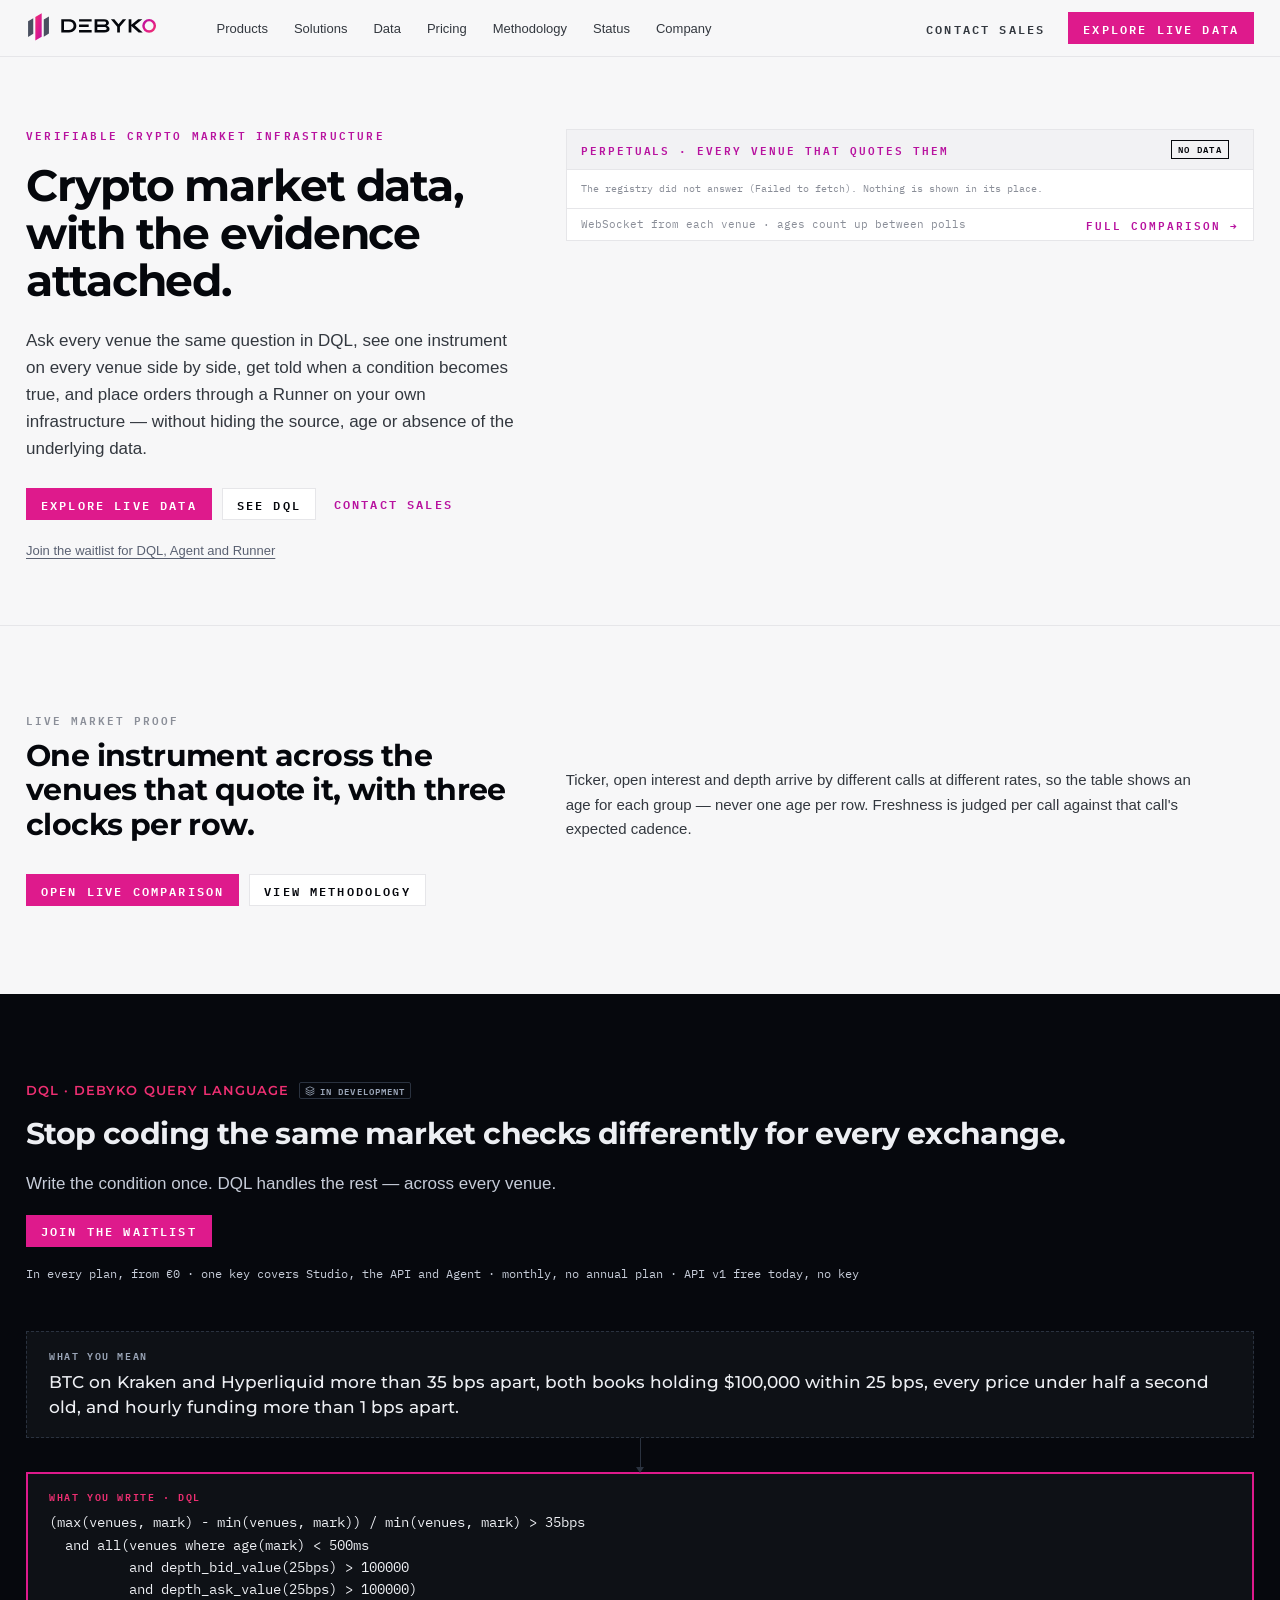
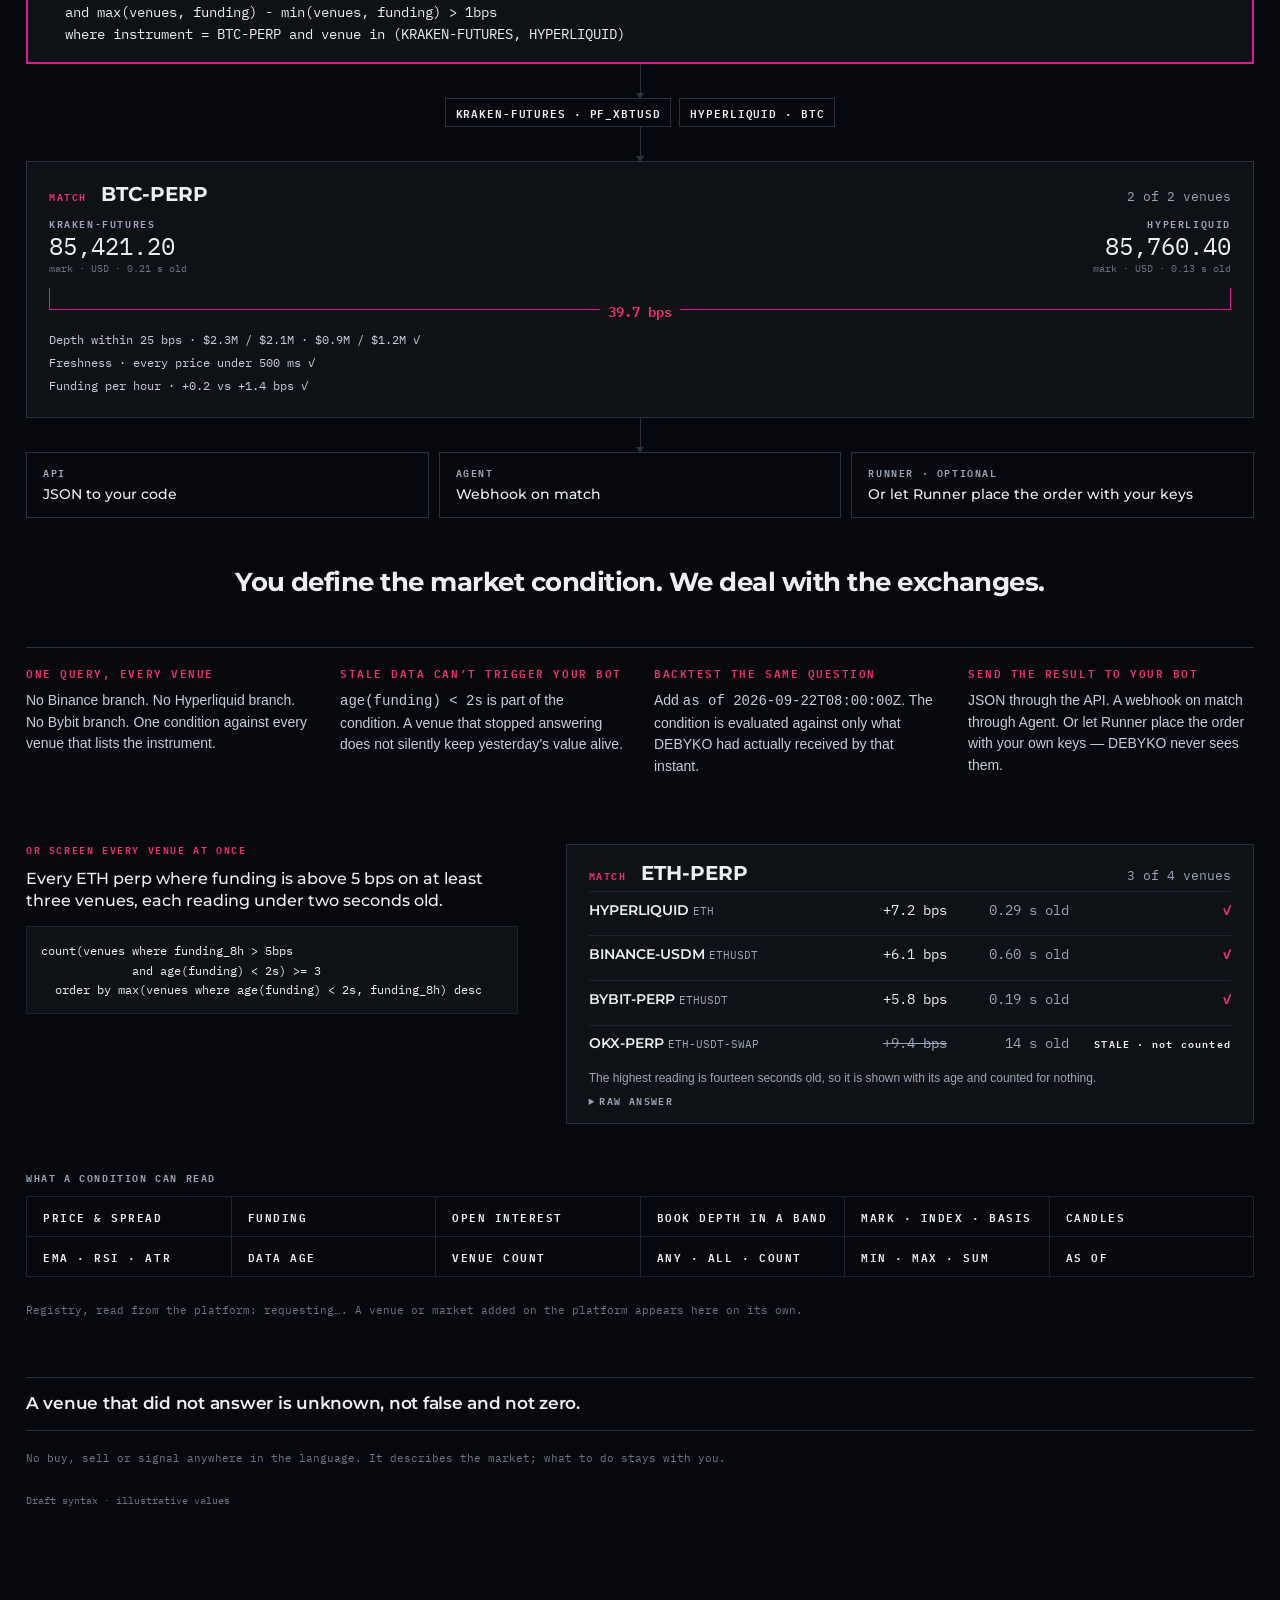
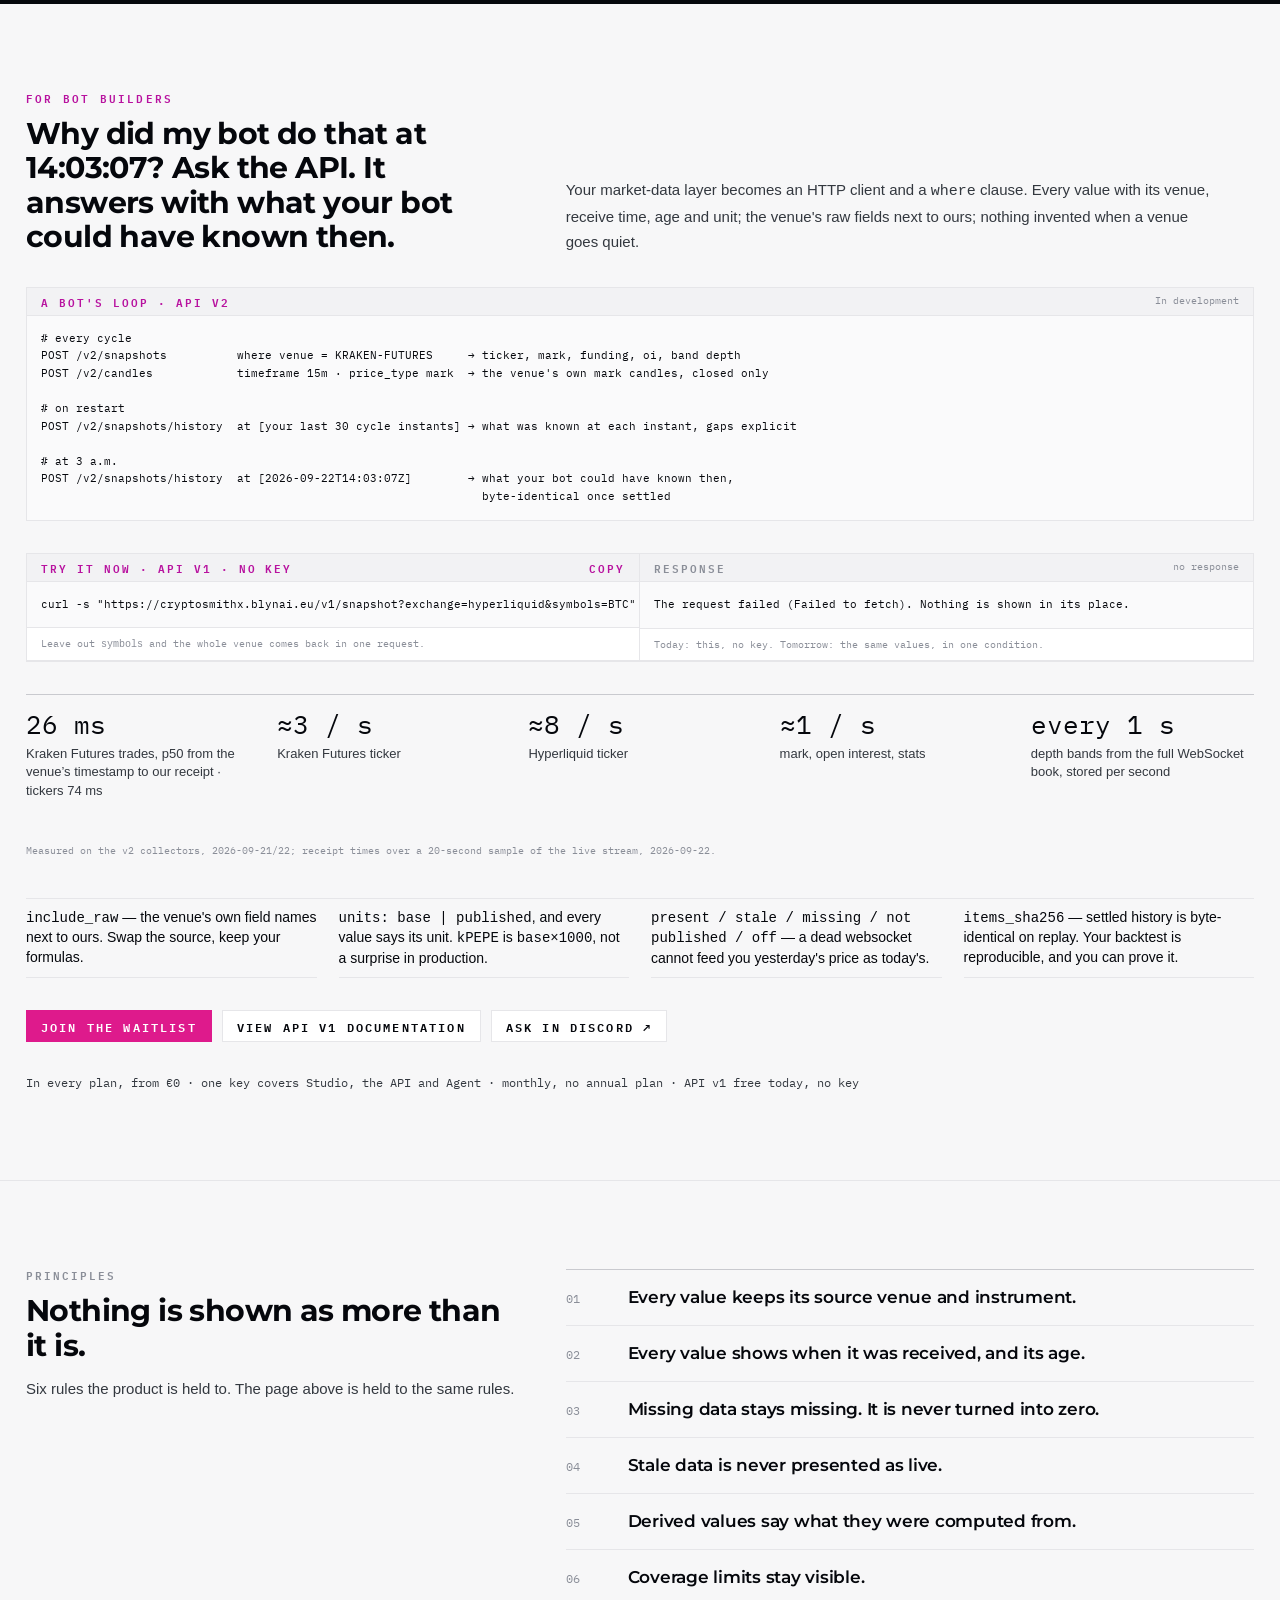
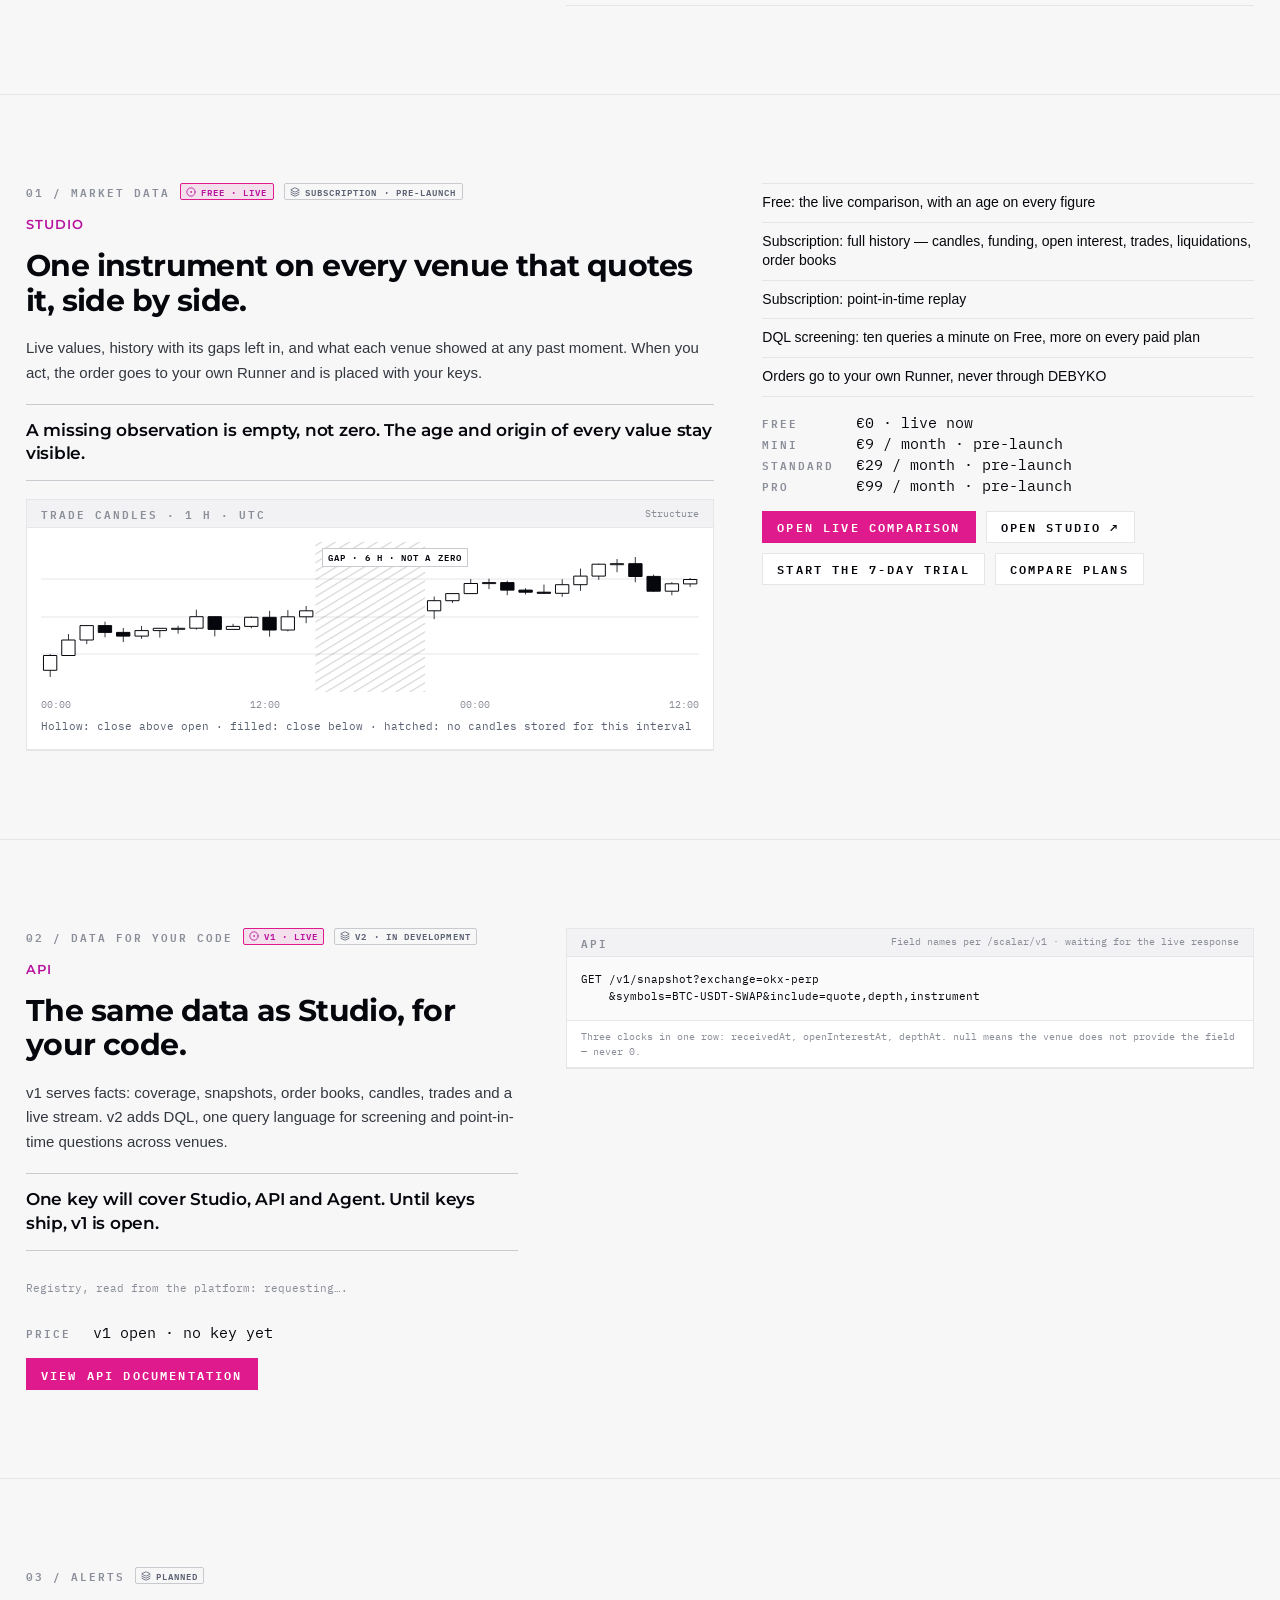
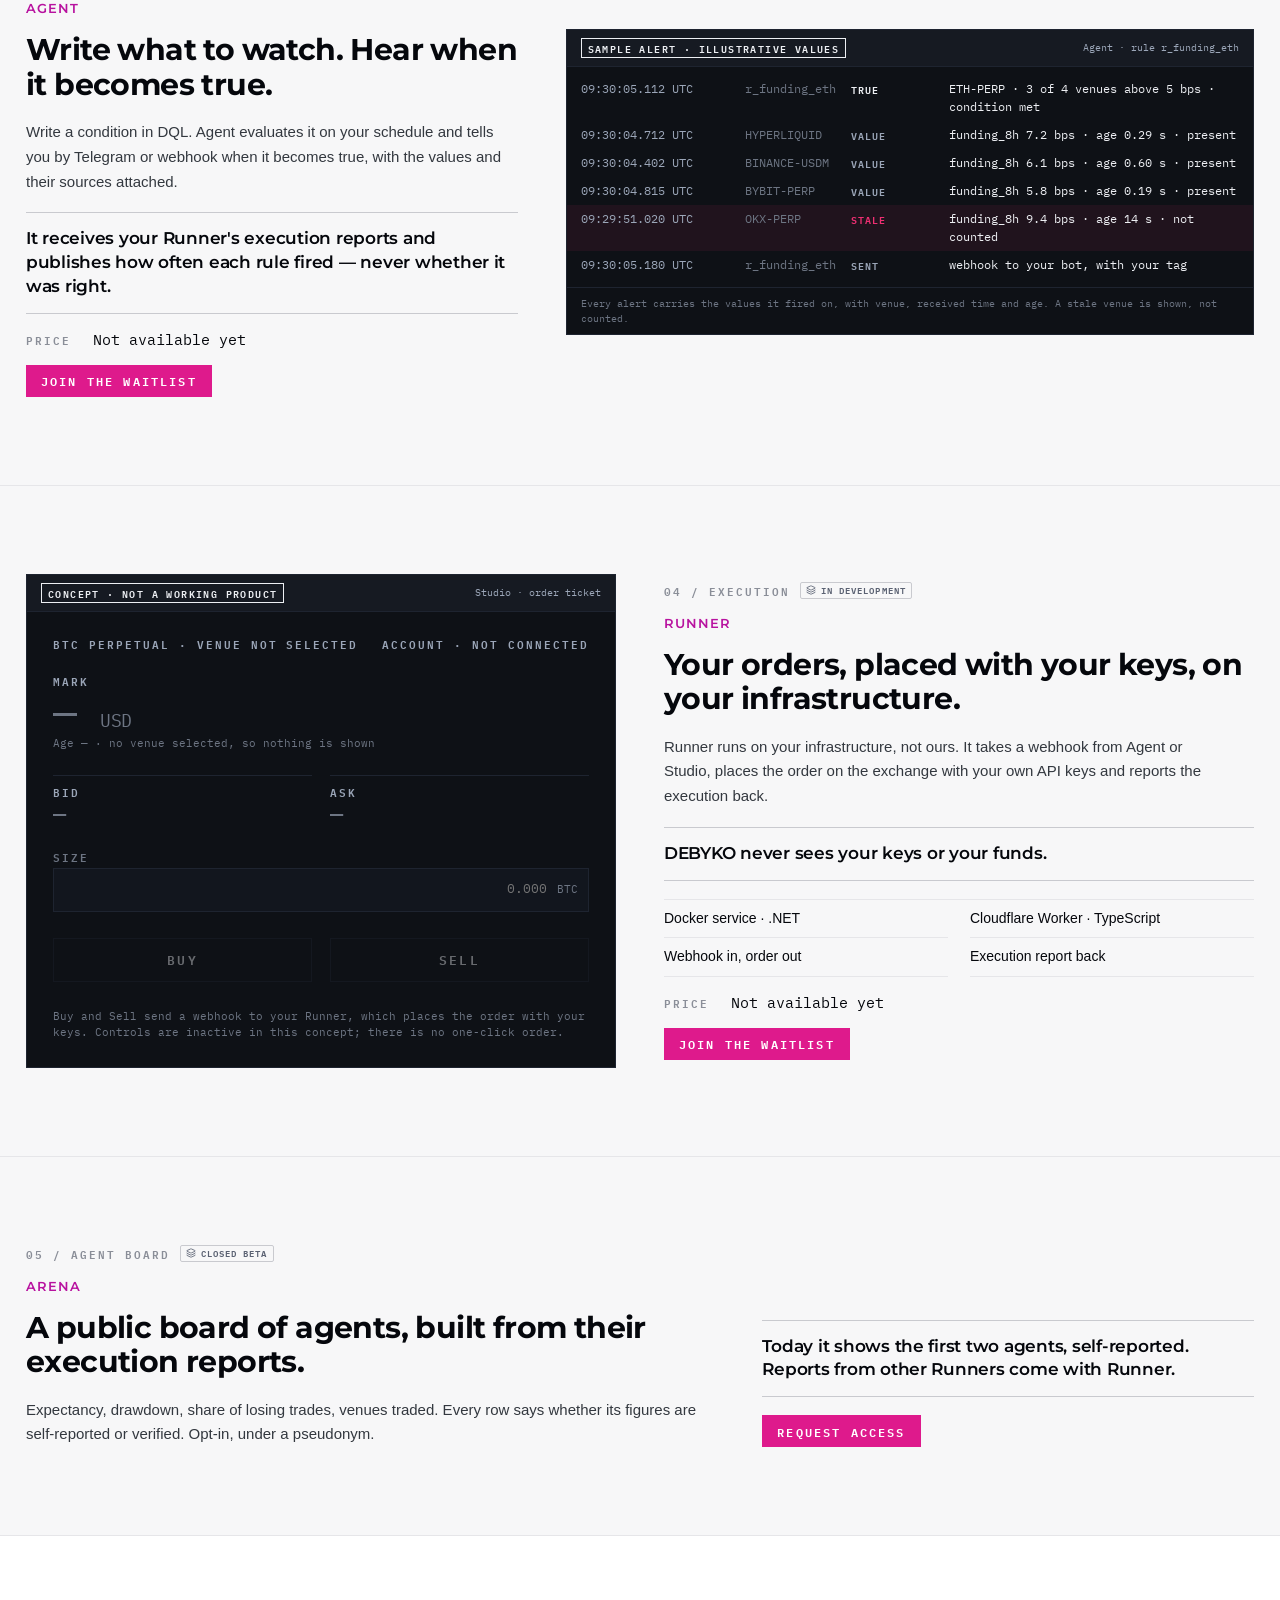
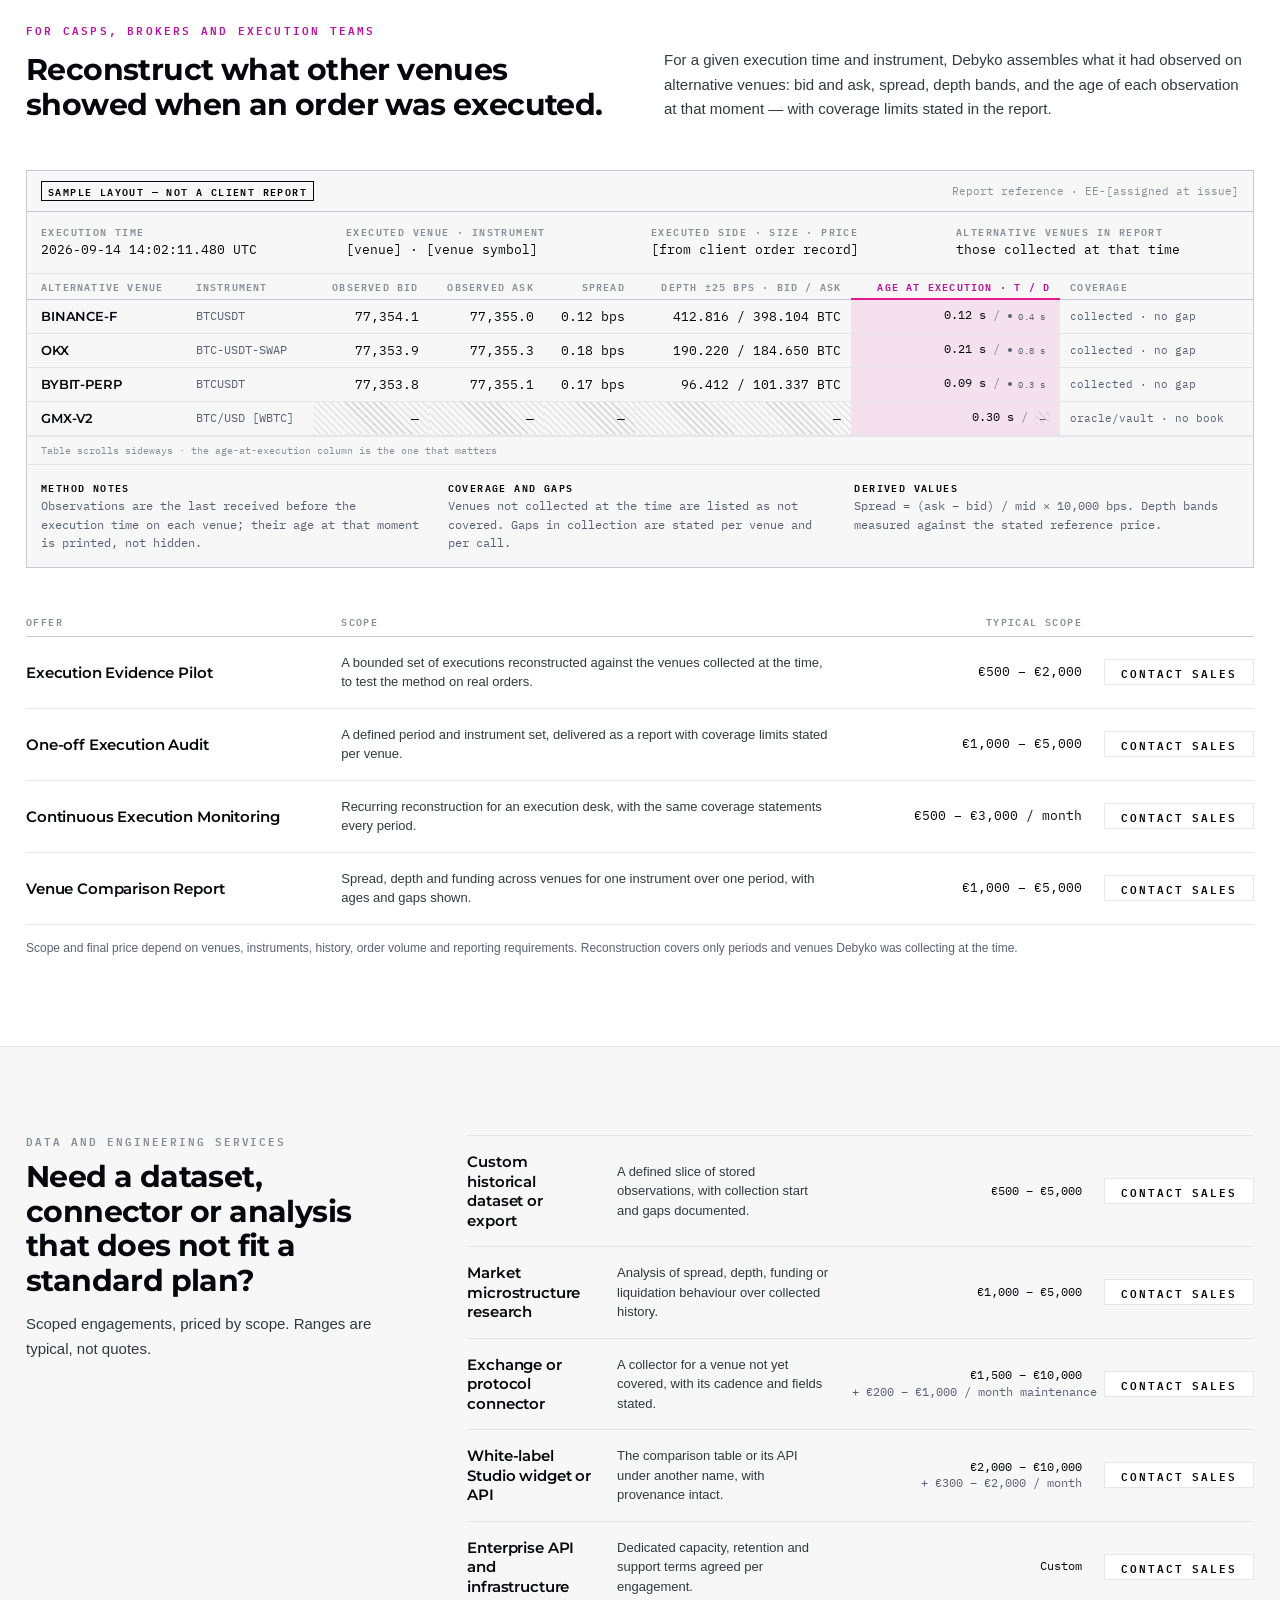
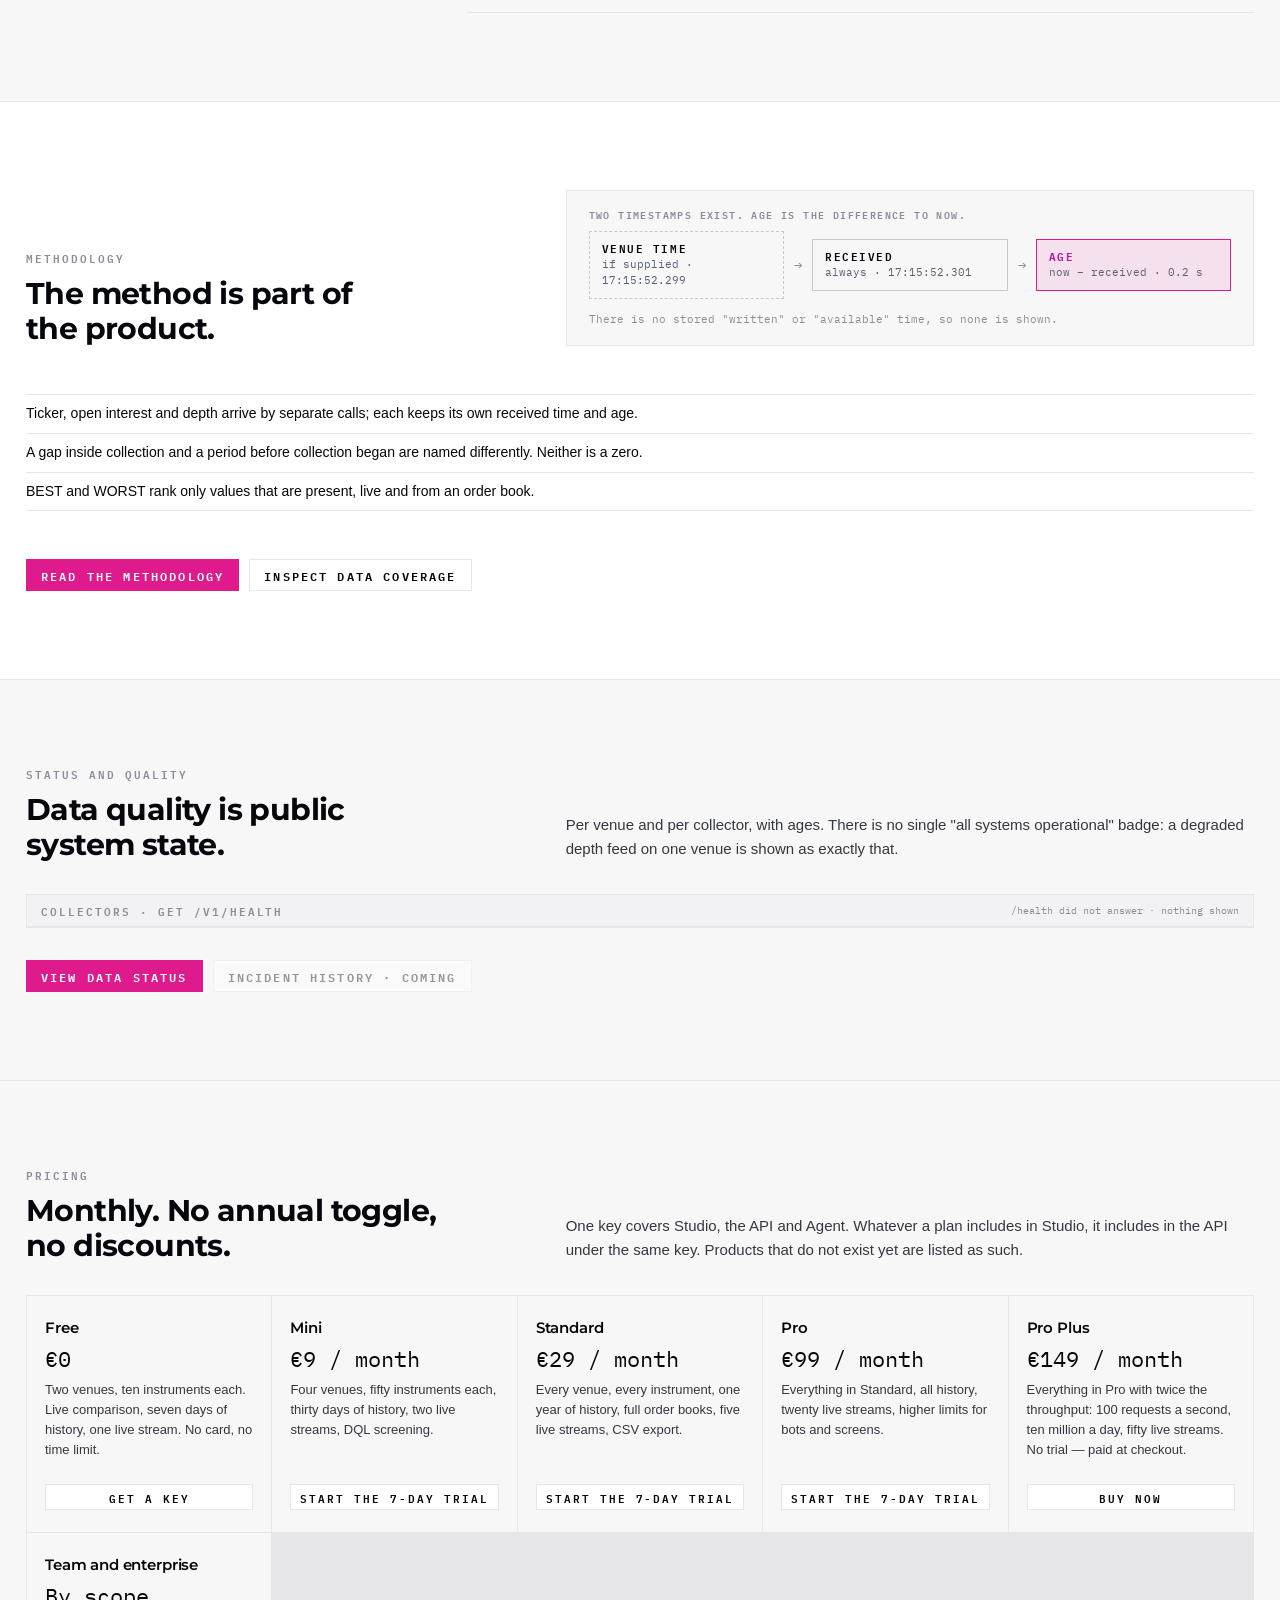
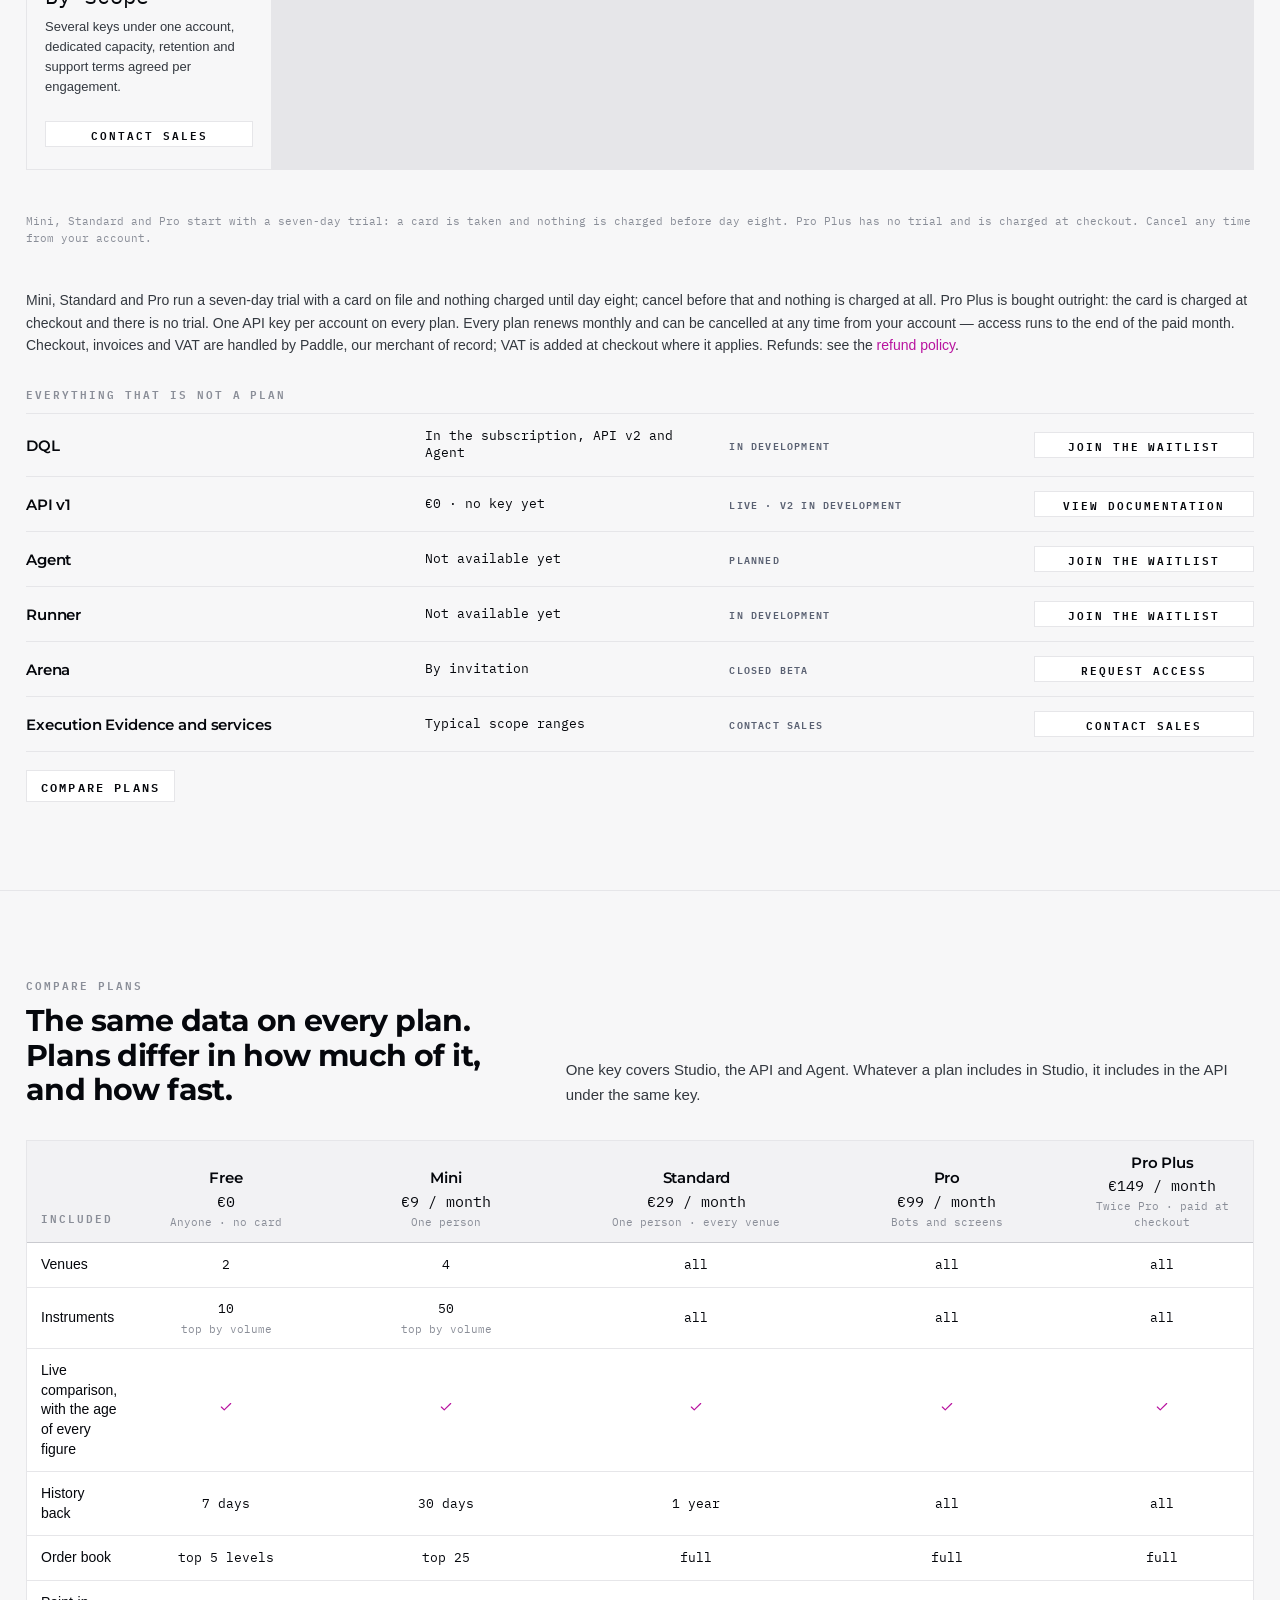
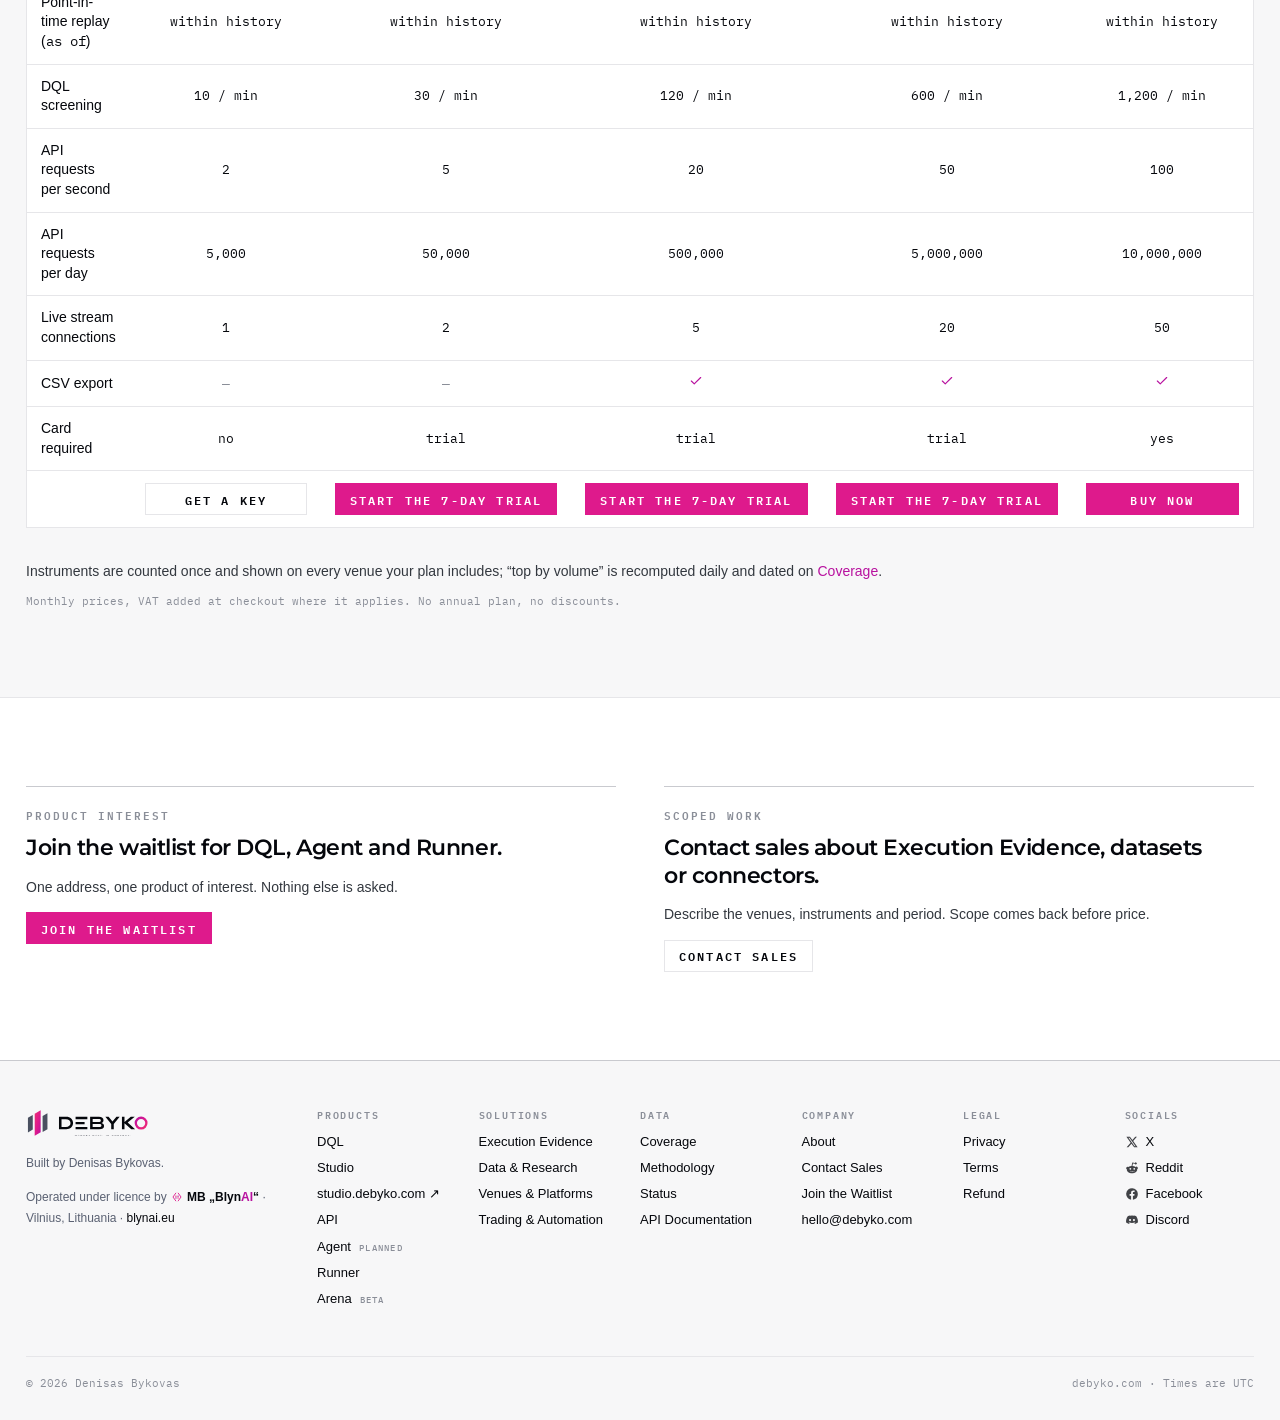
==== commit a12d6fed: "Pro Plus на странице цен: пятая колонка, кнопка Buy now, строка про ключи убрана Тариф €149: то же с" ====
--- a/index.html
+++ b/index.html
@@ -90,7 +90,7 @@
       <div class="nav__item">
         <button class="nav__trigger" aria-expanded="false">Company</button>
         <div class="nav__menu" hidden>
-          <a href="#company">About</a>
+          <a href="/about/">About</a>
           <a href="?open=sales" data-open="sales">Contact Sales</a>
           <a href="?open=wait" data-open="wait">Join the Waitlist</a>
         </div>
@@ -721,8 +721,14 @@
         <div class="plan-card">
           <span class="plan-card__name">Pro</span>
           <span class="plan-card__price">€99 / month</span>
-          <p class="plan-card__desc">Five keys under one account, everything in Standard, all history, twenty live streams, higher limits for bots and screens.</p>
+          <p class="plan-card__desc">Everything in Standard, all history, twenty live streams, higher limits for bots and screens.</p>
           <div class="plan-card__cta"><a class="btn btn--sm btn--full" href="https://studio.debyko.com/account?plan=pro"><span>Start the 7-day trial</span></a></div>
+        </div>
+        <div class="plan-card">
+          <span class="plan-card__name">Pro Plus</span>
+          <span class="plan-card__price">€149 / month</span>
+          <p class="plan-card__desc">Everything in Pro with twice the throughput: 100 requests a second, ten million a day, fifty live streams. No trial — paid at checkout.</p>
+          <div class="plan-card__cta"><a class="btn btn--sm btn--full" href="https://studio.debyko.com/account?plan=pro-plus"><span>Buy now</span></a></div>
         </div>
         <div class="plan-card">
           <span class="plan-card__name">Team and enterprise</span>
@@ -732,9 +738,9 @@
         </div>
     </div>
 
-    <p class="meta">A card is taken at the start of the trial and nothing is charged before day eight. Cancel any time from your account.</p>
-
-    <p class="prose prose--sm">Trials run seven days with a card on file and nothing charged until day eight; cancel before that and nothing is charged at all. Every plan renews monthly and can be cancelled at any time from your account — access runs to the end of the paid month. Checkout, invoices and VAT are handled by Paddle, our merchant of record; VAT is added at checkout where it applies. Refunds: see the <a href="/legal/refund/">refund policy</a>.</p>
+    <p class="meta">Mini, Standard and Pro start with a seven-day trial: a card is taken and nothing is charged before day eight. Pro Plus has no trial and is charged at checkout. Cancel any time from your account.</p>
+
+    <p class="prose prose--sm">Mini, Standard and Pro run a seven-day trial with a card on file and nothing charged until day eight; cancel before that and nothing is charged at all. Pro Plus is bought outright: the card is charged at checkout and there is no trial. One API key per account on every plan. Every plan renews monthly and can be cancelled at any time from your account — access runs to the end of the paid month. Checkout, invoices and VAT are handled by Paddle, our merchant of record; VAT is added at checkout where it applies. Refunds: see the <a href="/legal/refund/">refund policy</a>.</p>
 
     <div class="stack gap-14">
       <div class="label">Everything that is not a plan</div>
@@ -770,23 +776,23 @@
             <th scope="col"><span class="plans__name">Free</span><span class="plans__price">€0</span><span class="plans__for">Anyone · no card</span></th>
             <th scope="col"><span class="plans__name">Mini</span><span class="plans__price">€9 / month</span><span class="plans__for">One person</span></th>
             <th scope="col"><span class="plans__name">Standard</span><span class="plans__price">€29 / month</span><span class="plans__for">One person · every venue</span></th>
-            <th scope="col"><span class="plans__name">Pro</span><span class="plans__price">€99 / month</span><span class="plans__for">Up to 5 keys · bot fleets</span></th>
+            <th scope="col"><span class="plans__name">Pro</span><span class="plans__price">€99 / month</span><span class="plans__for">Bots and screens</span></th>
+            <th scope="col"><span class="plans__name">Pro Plus</span><span class="plans__price">€149 / month</span><span class="plans__for">Twice Pro · paid at checkout</span></th>
           </tr>
         </thead>
         <tbody>
-            <tr><th scope="row">Venues</th><td><span class="plans__v">2</span></td><td><span class="plans__v">4</span></td><td><span class="plans__v">all</span></td><td><span class="plans__v">all</span></td></tr>
-            <tr><th scope="row">Instruments</th><td><span class="plans__v">10</span><span class="plans__sub">top by volume</span></td><td><span class="plans__v">50</span><span class="plans__sub">top by volume</span></td><td><span class="plans__v">all</span></td><td><span class="plans__v">all</span></td></tr>
-            <tr><th scope="row">Live comparison, with the age of every figure</th><td><svg class="icon plan-yes" width="14" height="14" viewBox="0 0 24 24" fill="none" stroke="currentColor" stroke-width="2" stroke-linecap="round" stroke-linejoin="round" aria-label="Included"><path d="M20 6 9 17l-5-5"/></svg></td><td><svg class="icon plan-yes" width="14" height="14" viewBox="0 0 24 24" fill="none" stroke="currentColor" stroke-width="2" stroke-linecap="round" stroke-linejoin="round" aria-label="Included"><path d="M20 6 9 17l-5-5"/></svg></td><td><svg class="icon plan-yes" width="14" height="14" viewBox="0 0 24 24" fill="none" stroke="currentColor" stroke-width="2" stroke-linecap="round" stroke-linejoin="round" aria-label="Included"><path d="M20 6 9 17l-5-5"/></svg></td><td><svg class="icon plan-yes" width="14" height="14" viewBox="0 0 24 24" fill="none" stroke="currentColor" stroke-width="2" stroke-linecap="round" stroke-linejoin="round" aria-label="Included"><path d="M20 6 9 17l-5-5"/></svg></td></tr>
-            <tr><th scope="row">History back</th><td><span class="plans__v">7 days</span></td><td><span class="plans__v">30 days</span></td><td><span class="plans__v">1 year</span></td><td><span class="plans__v">all</span></td></tr>
-            <tr><th scope="row">Order book</th><td><span class="plans__v">top 5 levels</span></td><td><span class="plans__v">top 25</span></td><td><span class="plans__v">full</span></td><td><span class="plans__v">full</span></td></tr>
-            <tr><th scope="row">Point-in-time replay (<span class="mono">as of</span>)</th><td><span class="plans__v">within history</span></td><td><span class="plans__v">within history</span></td><td><span class="plans__v">within history</span></td><td><span class="plans__v">within history</span></td></tr>
-            <tr><th scope="row">DQL screening</th><td><span class="plans__v">10 / min</span></td><td><span class="plans__v">30 / min</span></td><td><span class="plans__v">120 / min</span></td><td><span class="plans__v">600 / min</span></td></tr>
-            <tr><th scope="row">API requests per second</th><td><span class="plans__v">2</span></td><td><span class="plans__v">5</span></td><td><span class="plans__v">20</span></td><td><span class="plans__v">50</span></td></tr>
-            <tr><th scope="row">API requests per day</th><td><span class="plans__v">5,000</span></td><td><span class="plans__v">50,000</span></td><td><span class="plans__v">500,000</span></td><td><span class="plans__v">5,000,000</span></td></tr>
-            <tr><th scope="row">Live stream connections</th><td><span class="plans__v">1</span></td><td><span class="plans__v">2</span></td><td><span class="plans__v">5</span></td><td><span class="plans__v">20</span></td></tr>
-            <tr><th scope="row">API keys</th><td><span class="plans__v">1</span></td><td><span class="plans__v">1</span></td><td><span class="plans__v">1</span></td><td><span class="plans__v">5</span></td></tr>
-            <tr><th scope="row">CSV export</th><td><span class="plan-no" aria-label="Not included">—</span></td><td><span class="plan-no" aria-label="Not included">—</span></td><td><svg class="icon plan-yes" width="14" height="14" viewBox="0 0 24 24" fill="none" stroke="currentColor" stroke-width="2" stroke-linecap="round" stroke-linejoin="round" aria-label="Included"><path d="M20 6 9 17l-5-5"/></svg></td><td><svg class="icon plan-yes" width="14" height="14" viewBox="0 0 24 24" fill="none" stroke="currentColor" stroke-width="2" stroke-linecap="round" stroke-linejoin="round" aria-label="Included"><path d="M20 6 9 17l-5-5"/></svg></td></tr>
-            <tr><th scope="row">Card required</th><td><span class="plans__v">no</span></td><td><span class="plans__v">trial</span></td><td><span class="plans__v">trial</span></td><td><span class="plans__v">trial</span></td></tr>
+            <tr><th scope="row">Venues</th><td><span class="plans__v">2</span></td><td><span class="plans__v">4</span></td><td><span class="plans__v">all</span></td><td><span class="plans__v">all</span></td><td><span class="plans__v">all</span></td></tr>
+            <tr><th scope="row">Instruments</th><td><span class="plans__v">10</span><span class="plans__sub">top by volume</span></td><td><span class="plans__v">50</span><span class="plans__sub">top by volume</span></td><td><span class="plans__v">all</span></td><td><span class="plans__v">all</span></td><td><span class="plans__v">all</span></td></tr>
+            <tr><th scope="row">Live comparison, with the age of every figure</th><td><svg class="icon plan-yes" width="14" height="14" viewBox="0 0 24 24" fill="none" stroke="currentColor" stroke-width="2" stroke-linecap="round" stroke-linejoin="round" aria-label="Included"><path d="M20 6 9 17l-5-5"/></svg></td><td><svg class="icon plan-yes" width="14" height="14" viewBox="0 0 24 24" fill="none" stroke="currentColor" stroke-width="2" stroke-linecap="round" stroke-linejoin="round" aria-label="Included"><path d="M20 6 9 17l-5-5"/></svg></td><td><svg class="icon plan-yes" width="14" height="14" viewBox="0 0 24 24" fill="none" stroke="currentColor" stroke-width="2" stroke-linecap="round" stroke-linejoin="round" aria-label="Included"><path d="M20 6 9 17l-5-5"/></svg></td><td><svg class="icon plan-yes" width="14" height="14" viewBox="0 0 24 24" fill="none" stroke="currentColor" stroke-width="2" stroke-linecap="round" stroke-linejoin="round" aria-label="Included"><path d="M20 6 9 17l-5-5"/></svg></td><td><svg class="icon plan-yes" width="14" height="14" viewBox="0 0 24 24" fill="none" stroke="currentColor" stroke-width="2" stroke-linecap="round" stroke-linejoin="round" aria-label="Included"><path d="M20 6 9 17l-5-5"/></svg></td></tr>
+            <tr><th scope="row">History back</th><td><span class="plans__v">7 days</span></td><td><span class="plans__v">30 days</span></td><td><span class="plans__v">1 year</span></td><td><span class="plans__v">all</span></td><td><span class="plans__v">all</span></td></tr>
+            <tr><th scope="row">Order book</th><td><span class="plans__v">top 5 levels</span></td><td><span class="plans__v">top 25</span></td><td><span class="plans__v">full</span></td><td><span class="plans__v">full</span></td><td><span class="plans__v">full</span></td></tr>
+            <tr><th scope="row">Point-in-time replay (<span class="mono">as of</span>)</th><td><span class="plans__v">within history</span></td><td><span class="plans__v">within history</span></td><td><span class="plans__v">within history</span></td><td><span class="plans__v">within history</span></td><td><span class="plans__v">within history</span></td></tr>
+            <tr><th scope="row">DQL screening</th><td><span class="plans__v">10 / min</span></td><td><span class="plans__v">30 / min</span></td><td><span class="plans__v">120 / min</span></td><td><span class="plans__v">600 / min</span></td><td><span class="plans__v">1,200 / min</span></td></tr>
+            <tr><th scope="row">API requests per second</th><td><span class="plans__v">2</span></td><td><span class="plans__v">5</span></td><td><span class="plans__v">20</span></td><td><span class="plans__v">50</span></td><td><span class="plans__v">100</span></td></tr>
+            <tr><th scope="row">API requests per day</th><td><span class="plans__v">5,000</span></td><td><span class="plans__v">50,000</span></td><td><span class="plans__v">500,000</span></td><td><span class="plans__v">5,000,000</span></td><td><span class="plans__v">10,000,000</span></td></tr>
+            <tr><th scope="row">Live stream connections</th><td><span class="plans__v">1</span></td><td><span class="plans__v">2</span></td><td><span class="plans__v">5</span></td><td><span class="plans__v">20</span></td><td><span class="plans__v">50</span></td></tr>
+            <tr><th scope="row">CSV export</th><td><span class="plan-no" aria-label="Not included">—</span></td><td><span class="plan-no" aria-label="Not included">—</span></td><td><svg class="icon plan-yes" width="14" height="14" viewBox="0 0 24 24" fill="none" stroke="currentColor" stroke-width="2" stroke-linecap="round" stroke-linejoin="round" aria-label="Included"><path d="M20 6 9 17l-5-5"/></svg></td><td><svg class="icon plan-yes" width="14" height="14" viewBox="0 0 24 24" fill="none" stroke="currentColor" stroke-width="2" stroke-linecap="round" stroke-linejoin="round" aria-label="Included"><path d="M20 6 9 17l-5-5"/></svg></td><td><svg class="icon plan-yes" width="14" height="14" viewBox="0 0 24 24" fill="none" stroke="currentColor" stroke-width="2" stroke-linecap="round" stroke-linejoin="round" aria-label="Included"><path d="M20 6 9 17l-5-5"/></svg></td></tr>
+            <tr><th scope="row">Card required</th><td><span class="plans__v">no</span></td><td><span class="plans__v">trial</span></td><td><span class="plans__v">trial</span></td><td><span class="plans__v">trial</span></td><td><span class="plans__v">yes</span></td></tr>
         </tbody>
         <tfoot>
           <tr>
@@ -795,6 +801,7 @@
             <td><a class="btn btn--primary btn--full" href="https://studio.debyko.com/account?plan=mini"><span>Start the 7-day trial</span></a></td>
             <td><a class="btn btn--primary btn--full" href="https://studio.debyko.com/account?plan=standard"><span>Start the 7-day trial</span></a></td>
             <td><a class="btn btn--primary btn--full" href="https://studio.debyko.com/account?plan=pro"><span>Start the 7-day trial</span></a></td>
+            <td><a class="btn btn--primary btn--full" href="https://studio.debyko.com/account?plan=pro-plus"><span>Buy now</span></a></td>
           </tr>
         </tfoot>
       </table>
@@ -836,7 +843,7 @@
       <div class="site-footer__col"><span class="site-footer__title">Products</span><a href="#dql">DQL</a><a href="#studio">Studio</a><a href="https://studio.debyko.com">studio.debyko.com ↗</a><a href="#api">API</a><a href="#agent">Agent <span class="nav-tag">planned</span></a><a href="#runner">Runner</a><a href="#arena">Arena <span class="nav-tag">beta</span></a></div>
       <div class="site-footer__col"><span class="site-footer__title">Solutions</span><a href="#evidence">Execution Evidence</a><a href="#services">Data &amp; Research</a><a href="#services">Venues &amp; Platforms</a><a href="#agent">Trading &amp; Automation</a></div>
       <div class="site-footer__col"><span class="site-footer__title">Data</span><a href="/data/coverage/">Coverage</a><a href="/data/methodology/">Methodology</a><a href="/data/status/">Status</a><a href="https://cryptosmithx.blynai.eu/scalar/v1">API Documentation</a></div>
-      <div class="site-footer__col"><span class="site-footer__title">Company</span><a href="#company">About</a><a href="?open=sales" data-open="sales">Contact Sales</a><a href="?open=wait" data-open="wait">Join the Waitlist</a><a href="mailto:hello@debyko.com">hello@debyko.com</a></div>
+      <div class="site-footer__col"><span class="site-footer__title">Company</span><a href="/about/">About</a><a href="?open=sales" data-open="sales">Contact Sales</a><a href="?open=wait" data-open="wait">Join the Waitlist</a><a href="mailto:hello@debyko.com">hello@debyko.com</a></div>
       <div class="site-footer__col"><span class="site-footer__title">Legal</span><a href="/legal/privacy/">Privacy</a><a href="/legal/terms/">Terms</a><a href="/legal/refund/">Refund</a></div>
     
       <div class="site-footer__col site-footer__col--socials"><span class="site-footer__title">Socials</span><a href="https://x.com/DebykoX" rel="me noopener"><svg class="social-icon" viewBox="0 0 24 24" fill="currentColor" aria-hidden="true" focusable="false"><path d="M17.53 3h2.94l-6.43 7.35L21.6 21h-5.92l-4.64-6.07L5.73 21H2.79l6.88-7.86L2.4 3h6.07l4.2 5.55L17.53 3Zm-1.03 16.2h1.63L7.59 4.72H5.84L16.5 19.2Z"/></svg><span>X</span></a><a href="https://www.reddit.com/user/debykotrail/" rel="me noopener"><svg class="social-icon" viewBox="0 0 24 24" fill="currentColor" aria-hidden="true" focusable="false"><path d="M22 11.8a2.2 2.2 0 0 0-3.73-1.58 10.9 10.9 0 0 0-5.5-1.74l.94-4.4 3.06.65a1.75 1.75 0 1 0 .2-1.42l-3.77-.8a.7.7 0 0 0-.83.54l-1.13 5.42a10.9 10.9 0 0 0-5.58 1.75A2.2 2.2 0 1 0 3.2 14.3a4.2 4.2 0 0 0-.05.66C3.15 18.3 7.1 21 12 21s8.85-2.7 8.85-6.04c0-.22-.02-.44-.05-.65A2.2 2.2 0 0 0 22 11.8ZM7.6 13.4a1.55 1.55 0 1 1 3.1 0 1.55 1.55 0 0 1-3.1 0Zm8.66 4.2c-1.06 1.06-3.1 1.14-3.7 1.14-.6 0-2.64-.08-3.7-1.14a.4.4 0 0 1 .57-.57c.67.67 2.1.9 3.13.9 1.03 0 2.46-.23 3.13-.9a.4.4 0 1 1 .57.57Zm-.4-2.65a1.55 1.55 0 1 1 0-3.1 1.55 1.55 0 0 1 0 3.1Z"/></svg><span>Reddit</span></a><a href="https://www.facebook.com/debykotrail" rel="me noopener"><svg class="social-icon" viewBox="0 0 24 24" fill="currentColor" aria-hidden="true" focusable="false"><path d="M22 12a10 10 0 1 0-11.56 9.88v-6.99H7.9V12h2.54V9.8c0-2.51 1.5-3.9 3.78-3.9 1.1 0 2.24.2 2.24.2v2.46h-1.26c-1.24 0-1.63.77-1.63 1.56V12h2.78l-.45 2.89h-2.33v6.99A10 10 0 0 0 22 12Z"/></svg><span>Facebook</span></a><a href="https://discord.gg/MY6tMJdjZ" rel="me noopener"><svg class="social-icon" viewBox="0 0 24 24" fill="currentColor" aria-hidden="true" focusable="false"><path d="M19.3 5.4A16.3 16.3 0 0 0 15.3 4.2l-.2.4a15 15 0 0 0-6.2 0l-.2-.4A16.3 16.3 0 0 0 4.7 5.4C2.2 9.1 1.5 12.7 1.9 16.2A16.4 16.4 0 0 0 6.9 18.7l1-1.7a10.6 10.6 0 0 1-1.7-.8l.4-.3a11.7 11.7 0 0 0 10.8 0l.4.3c-.5.3-1.1.6-1.7.8l1 1.7a16.3 16.3 0 0 0 5-2.5c.5-4.1-.7-7.7-2.8-10.8ZM8.7 14.1c-1 0-1.8-.9-1.8-2s.8-2 1.8-2 1.8.9 1.8 2-.8 2-1.8 2Zm6.6 0c-1 0-1.8-.9-1.8-2s.8-2 1.8-2 1.8.9 1.8 2-.8 2-1.8 2Z"/></svg><span>Discord</span></a></div>
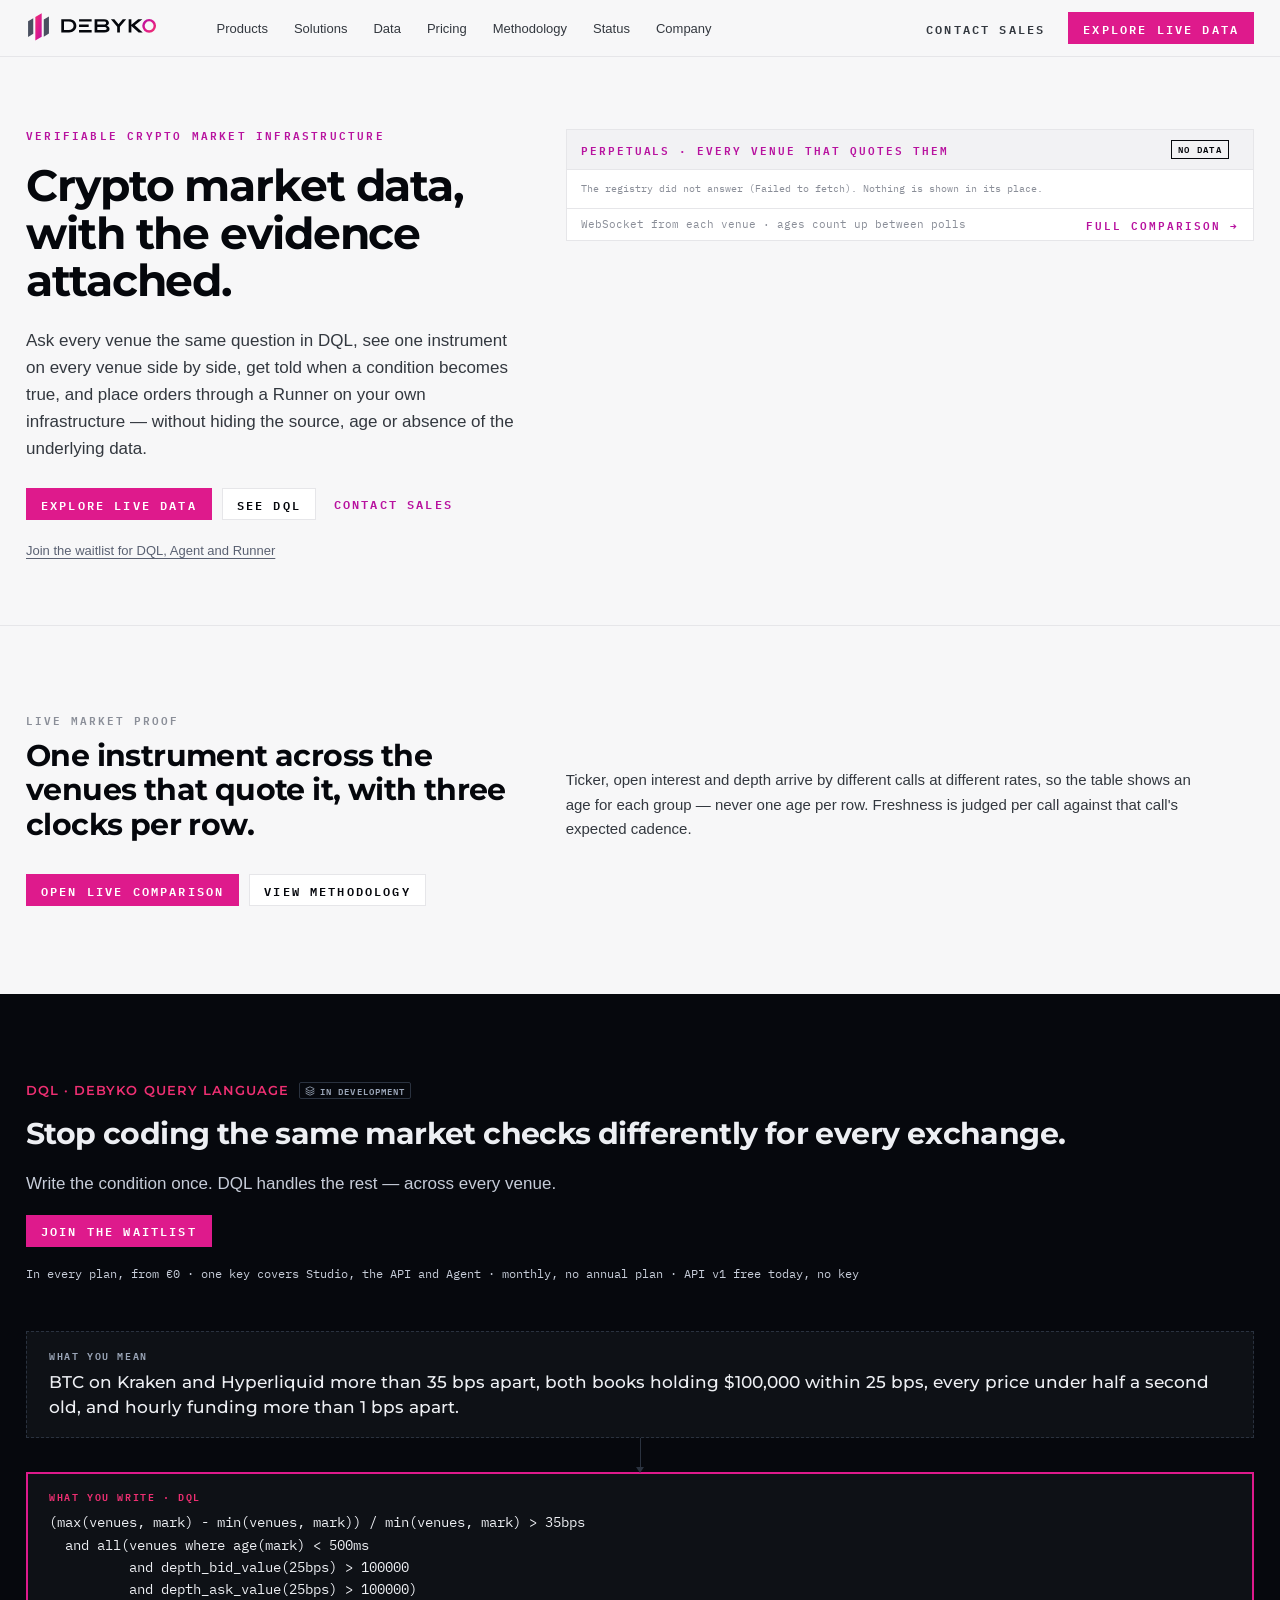
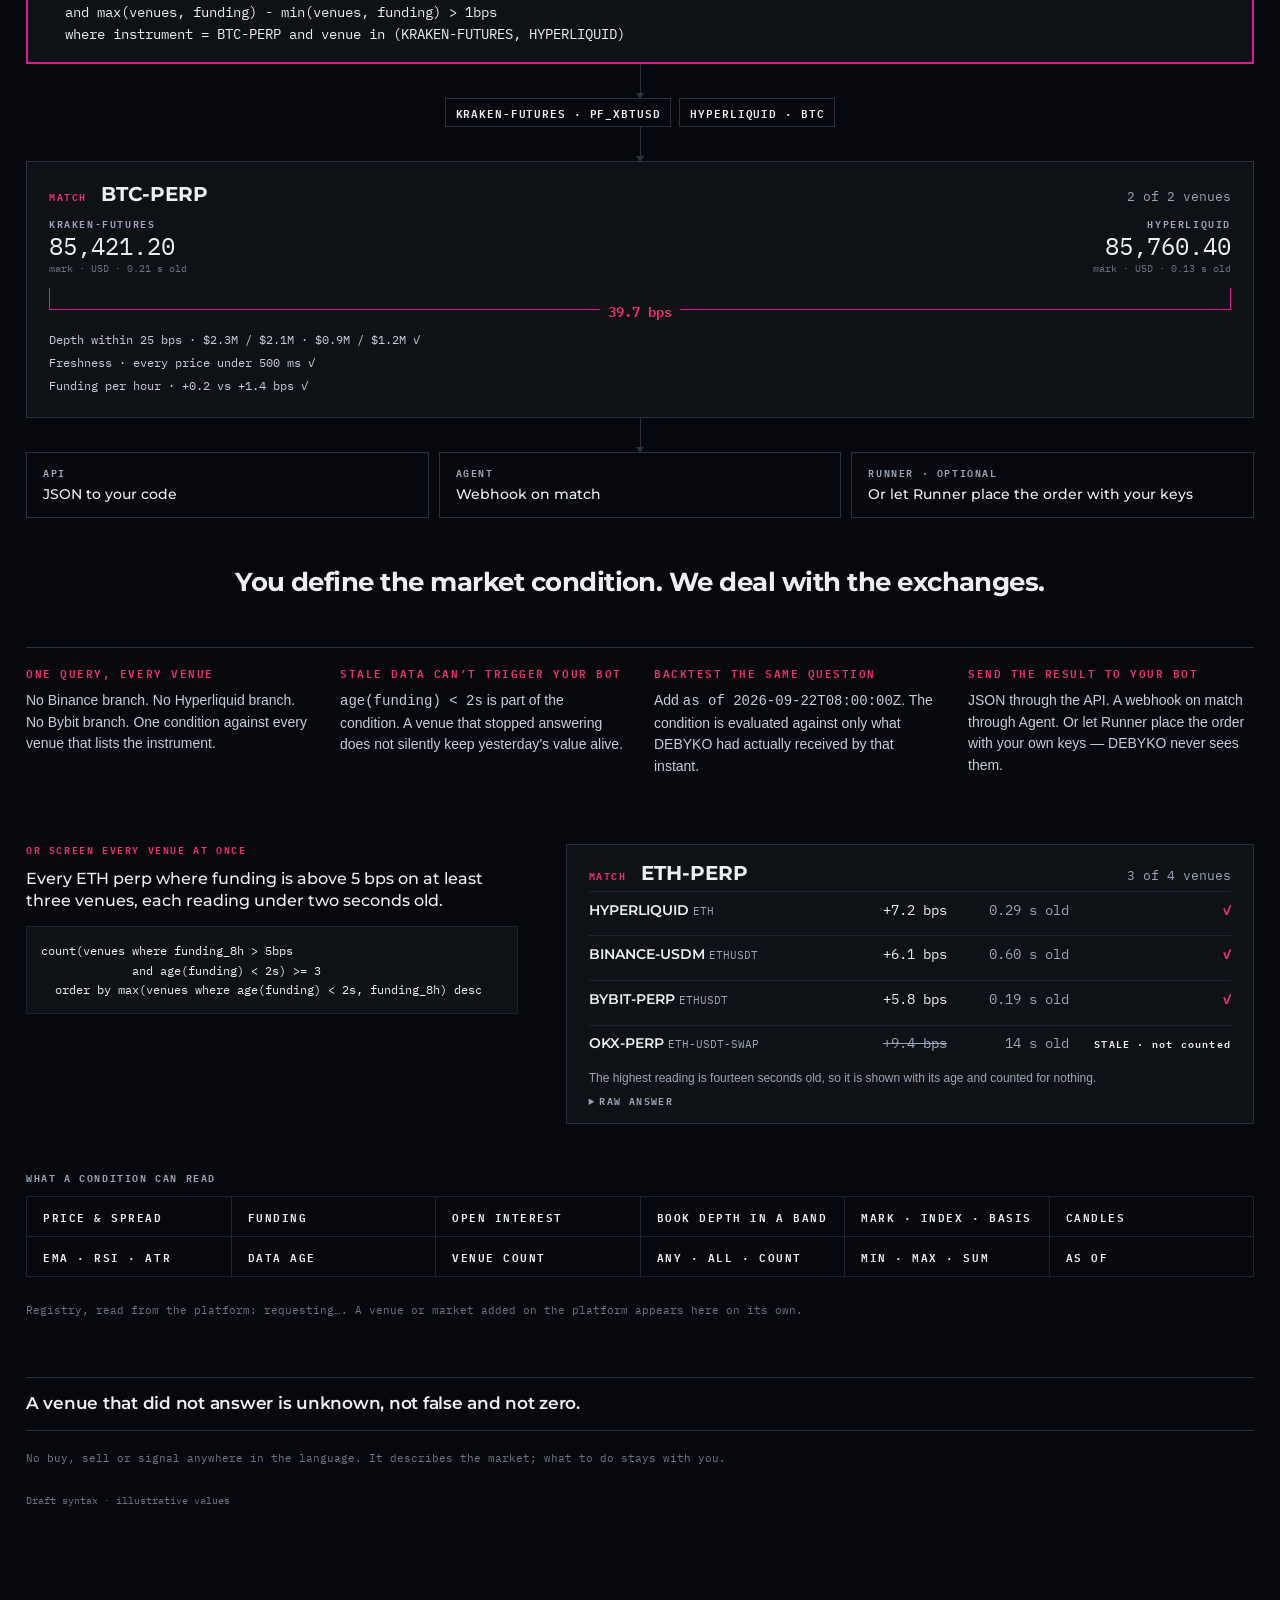
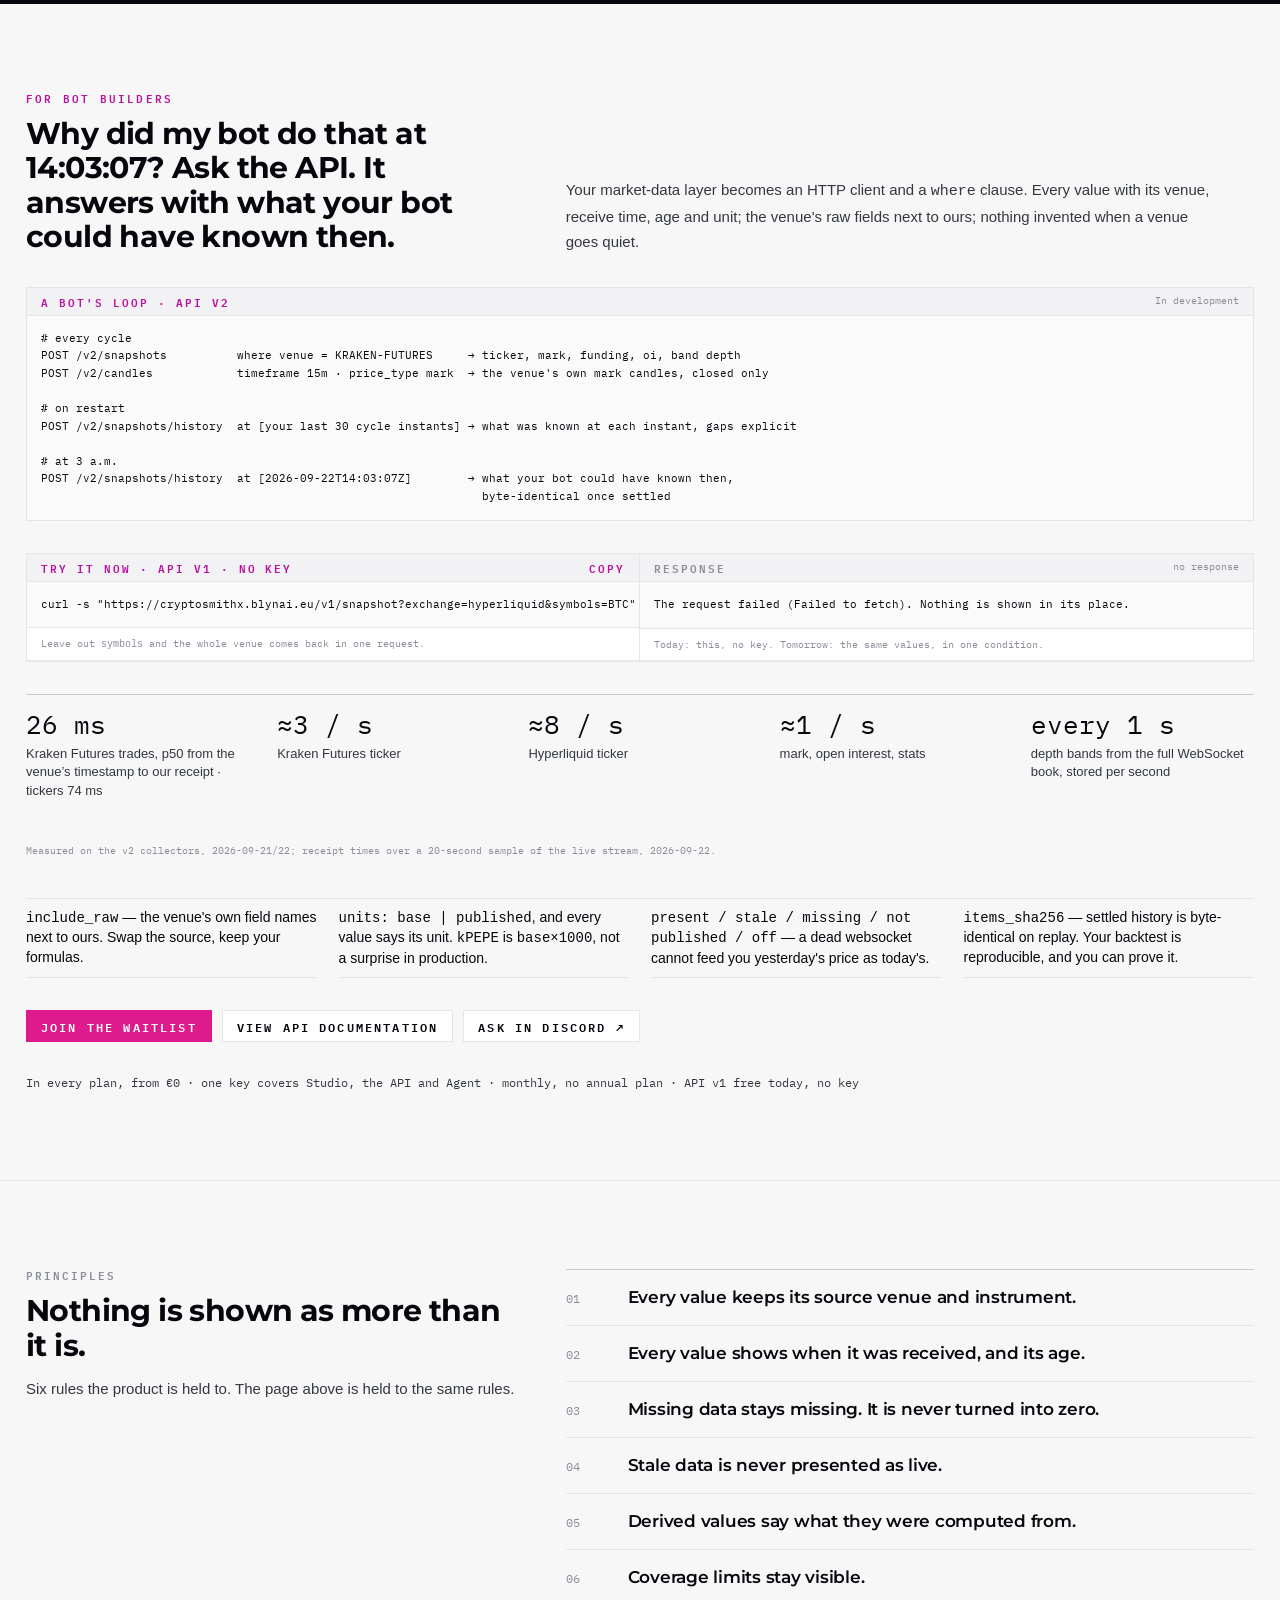
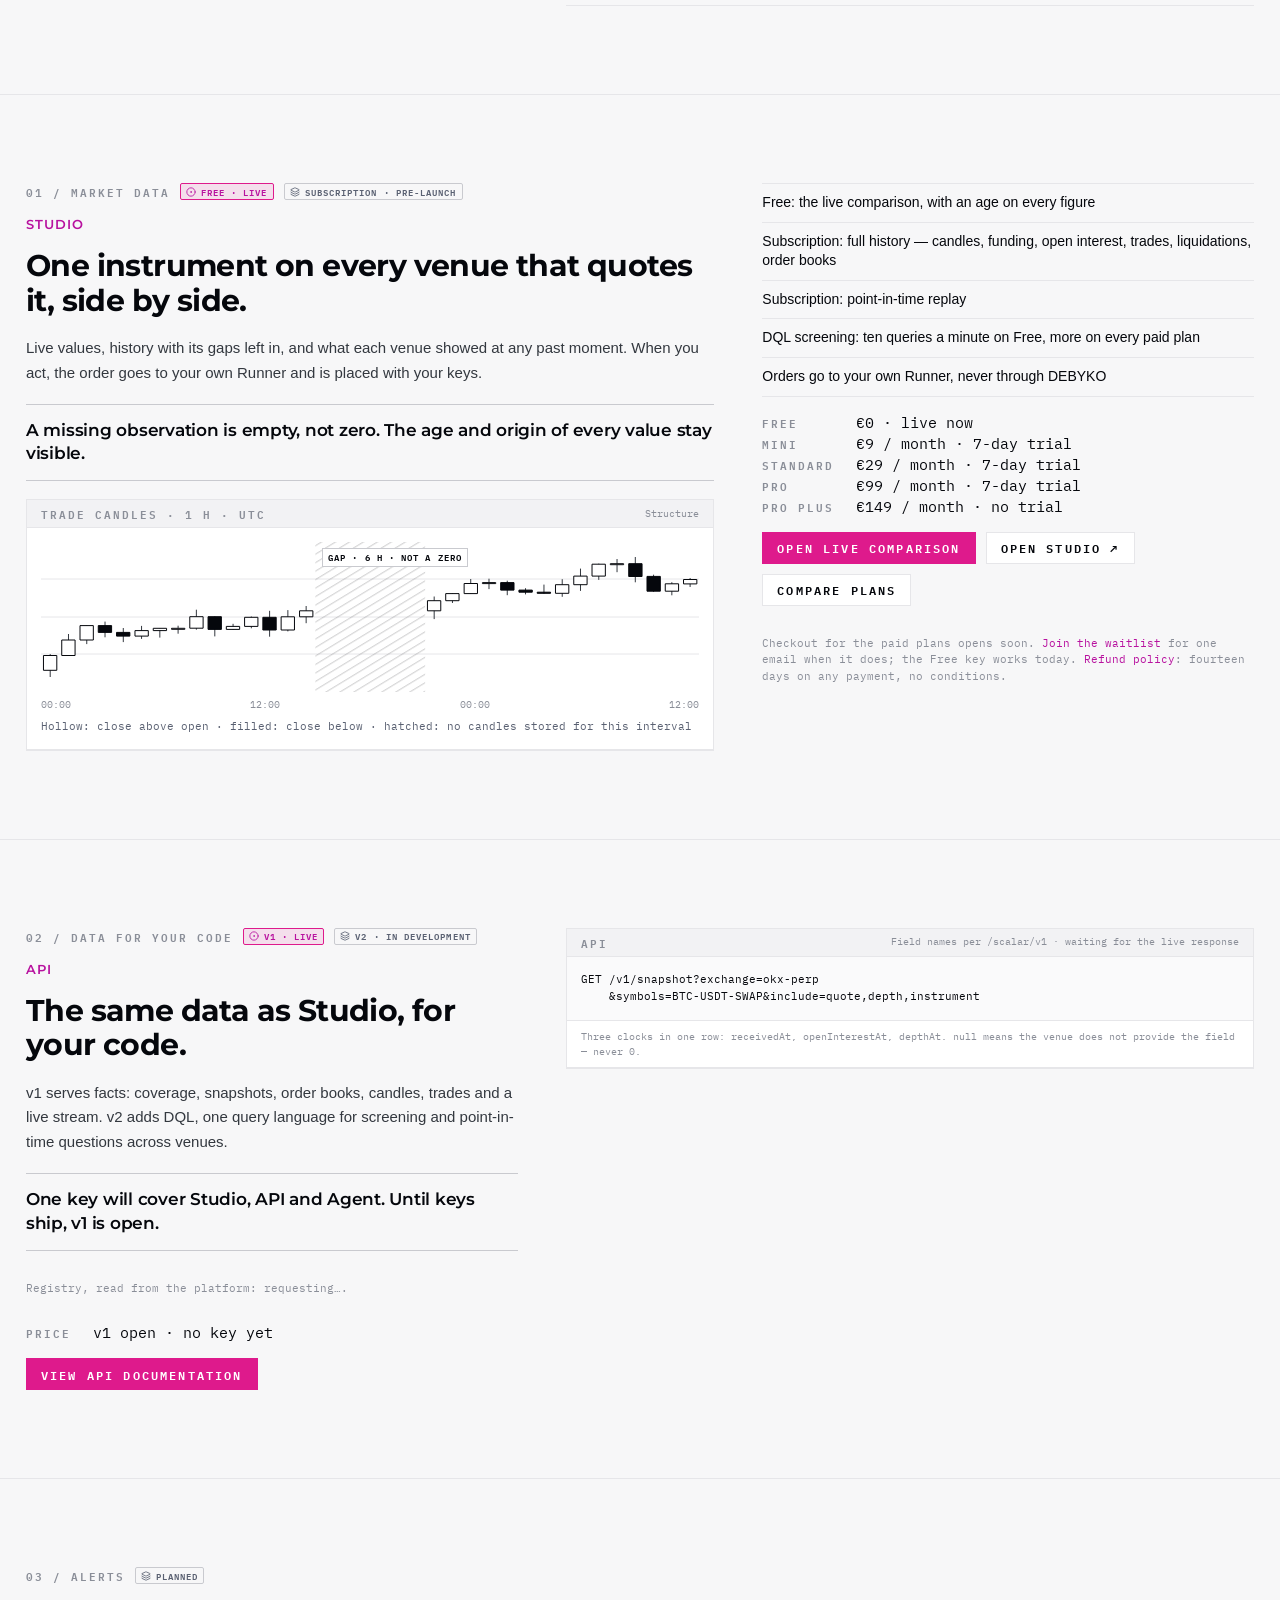
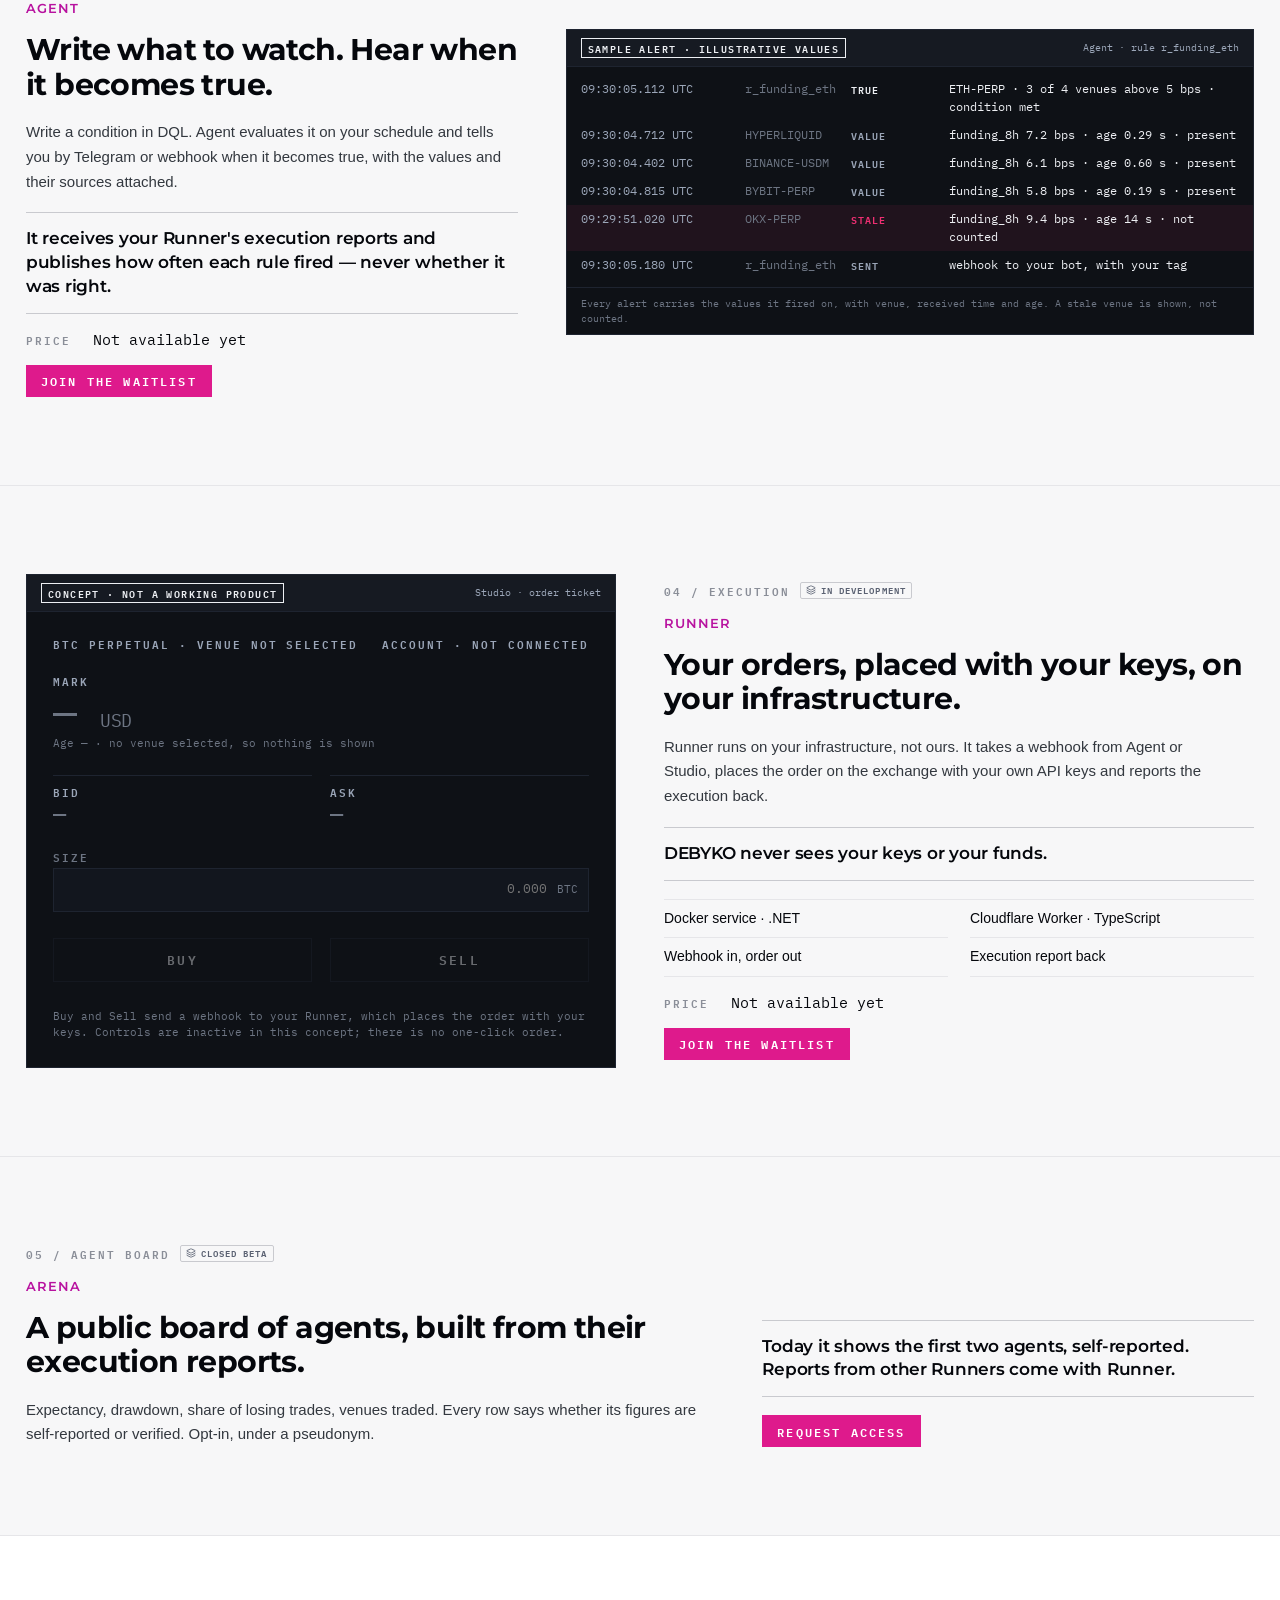
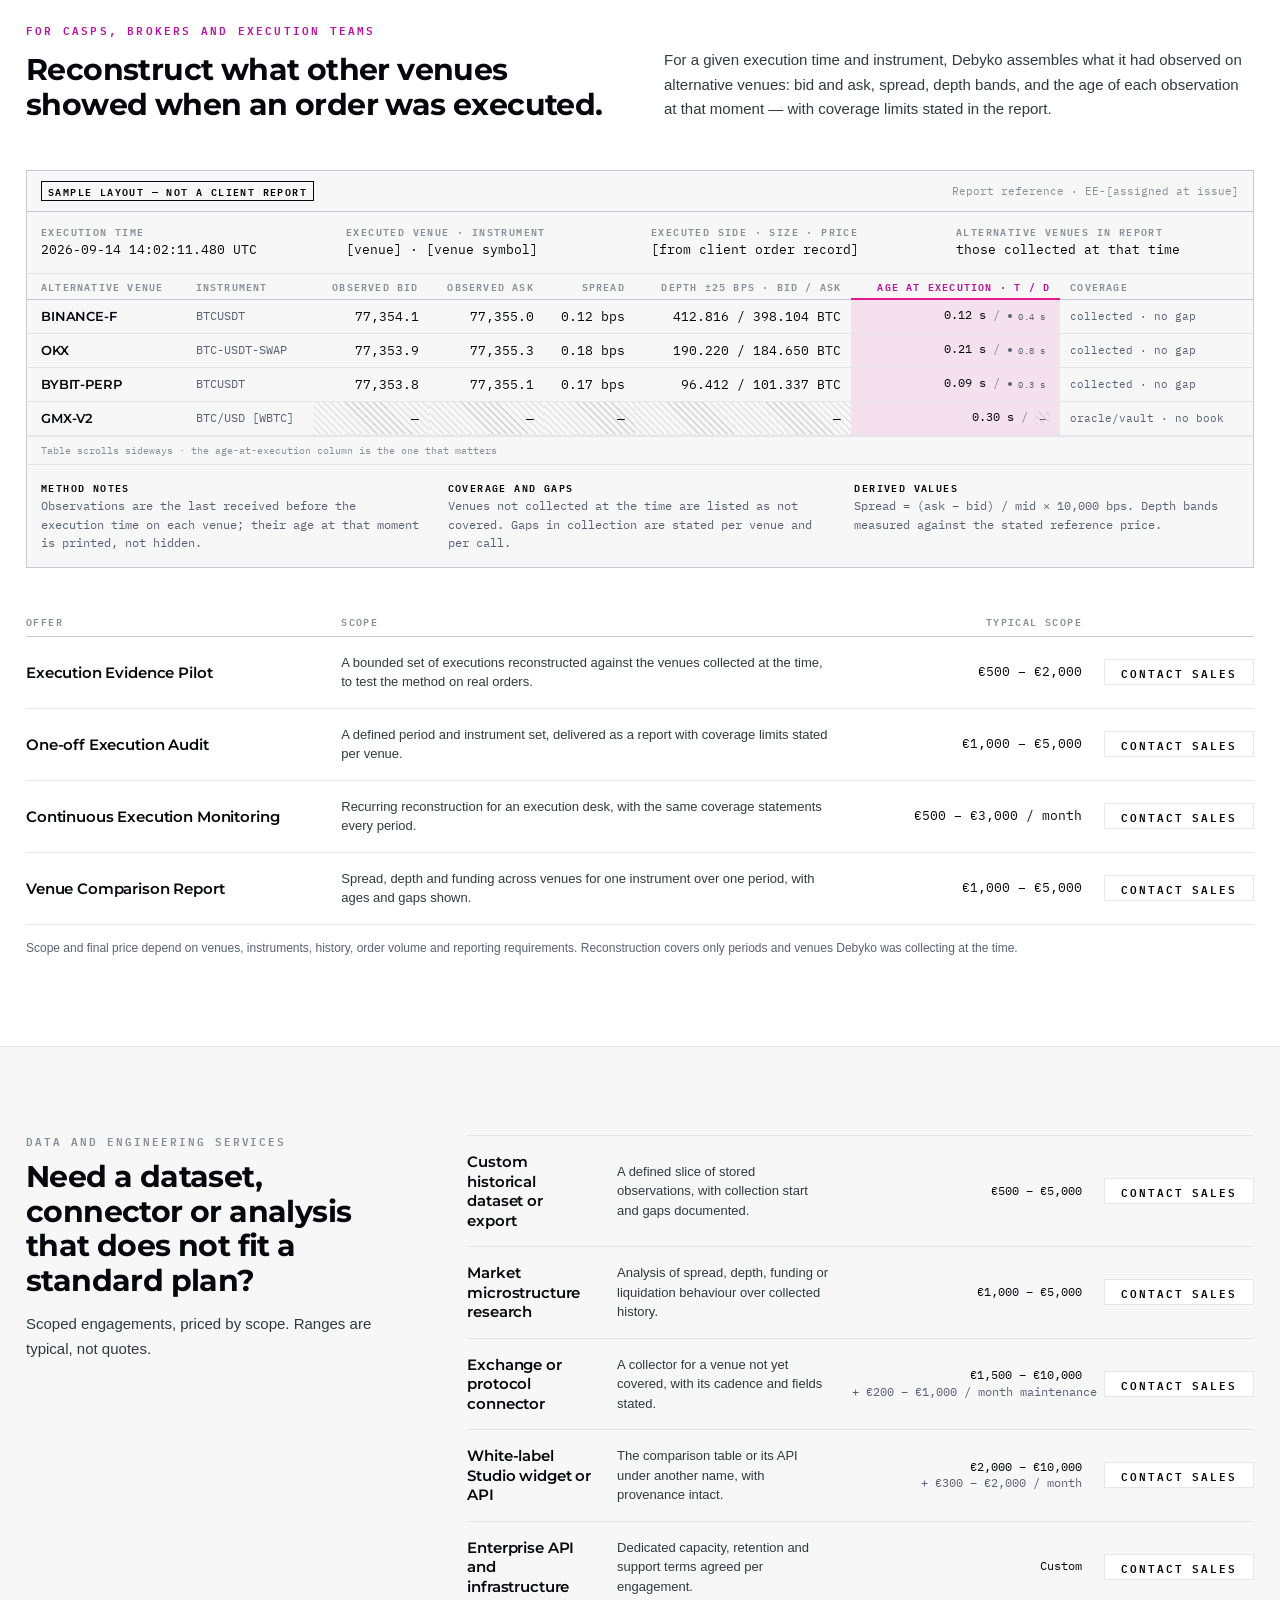
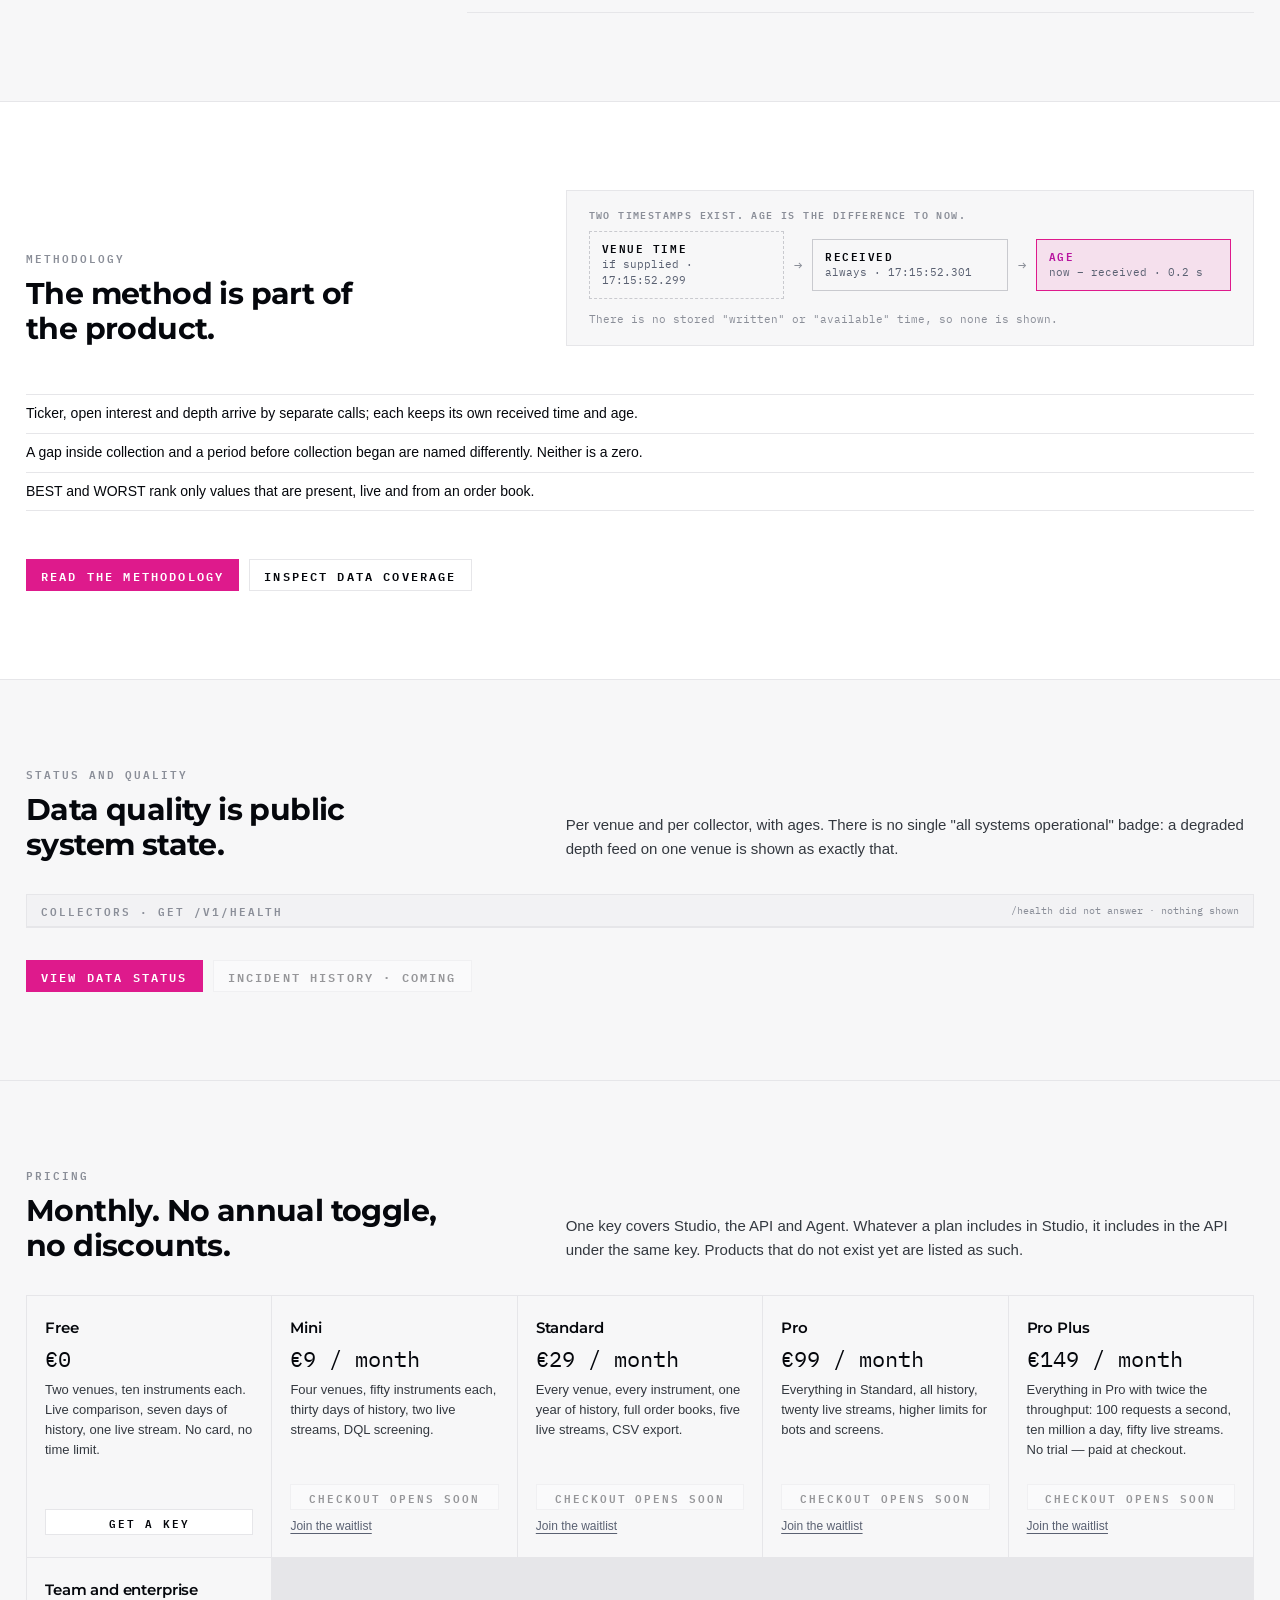
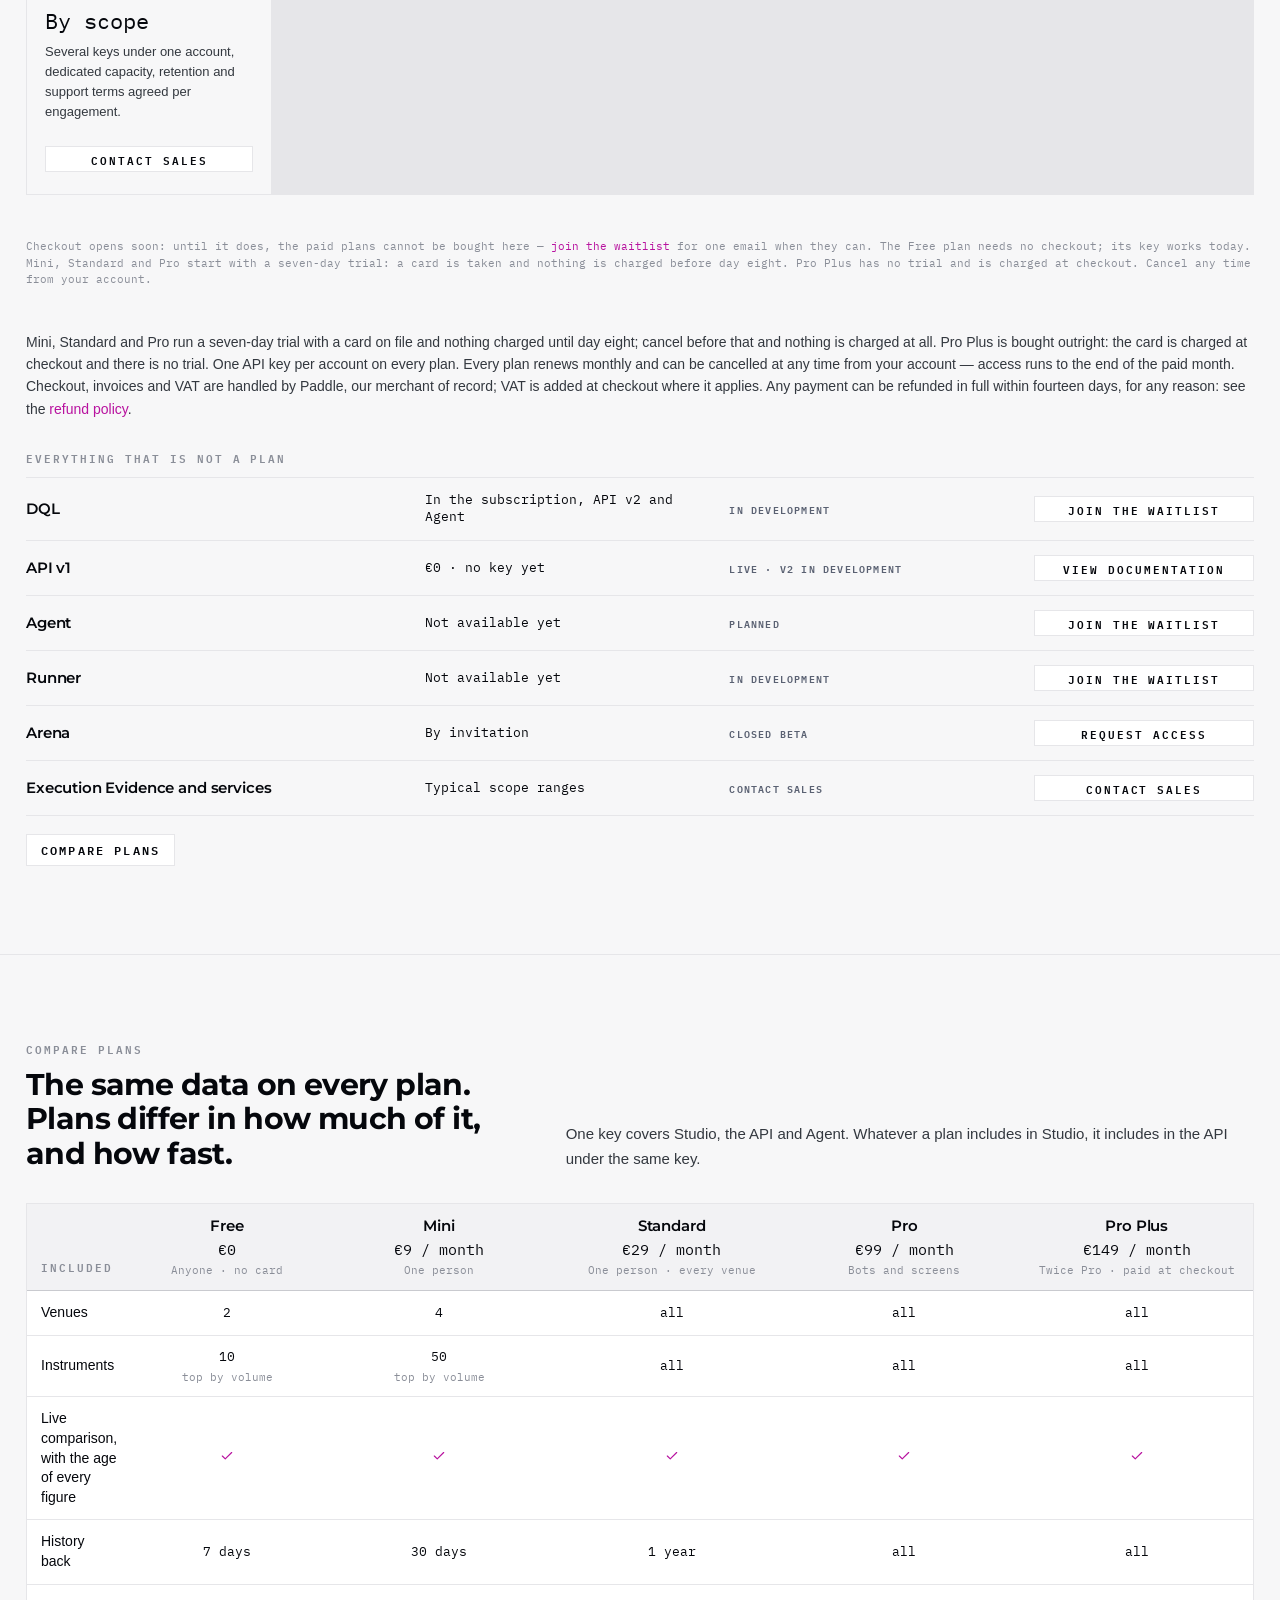
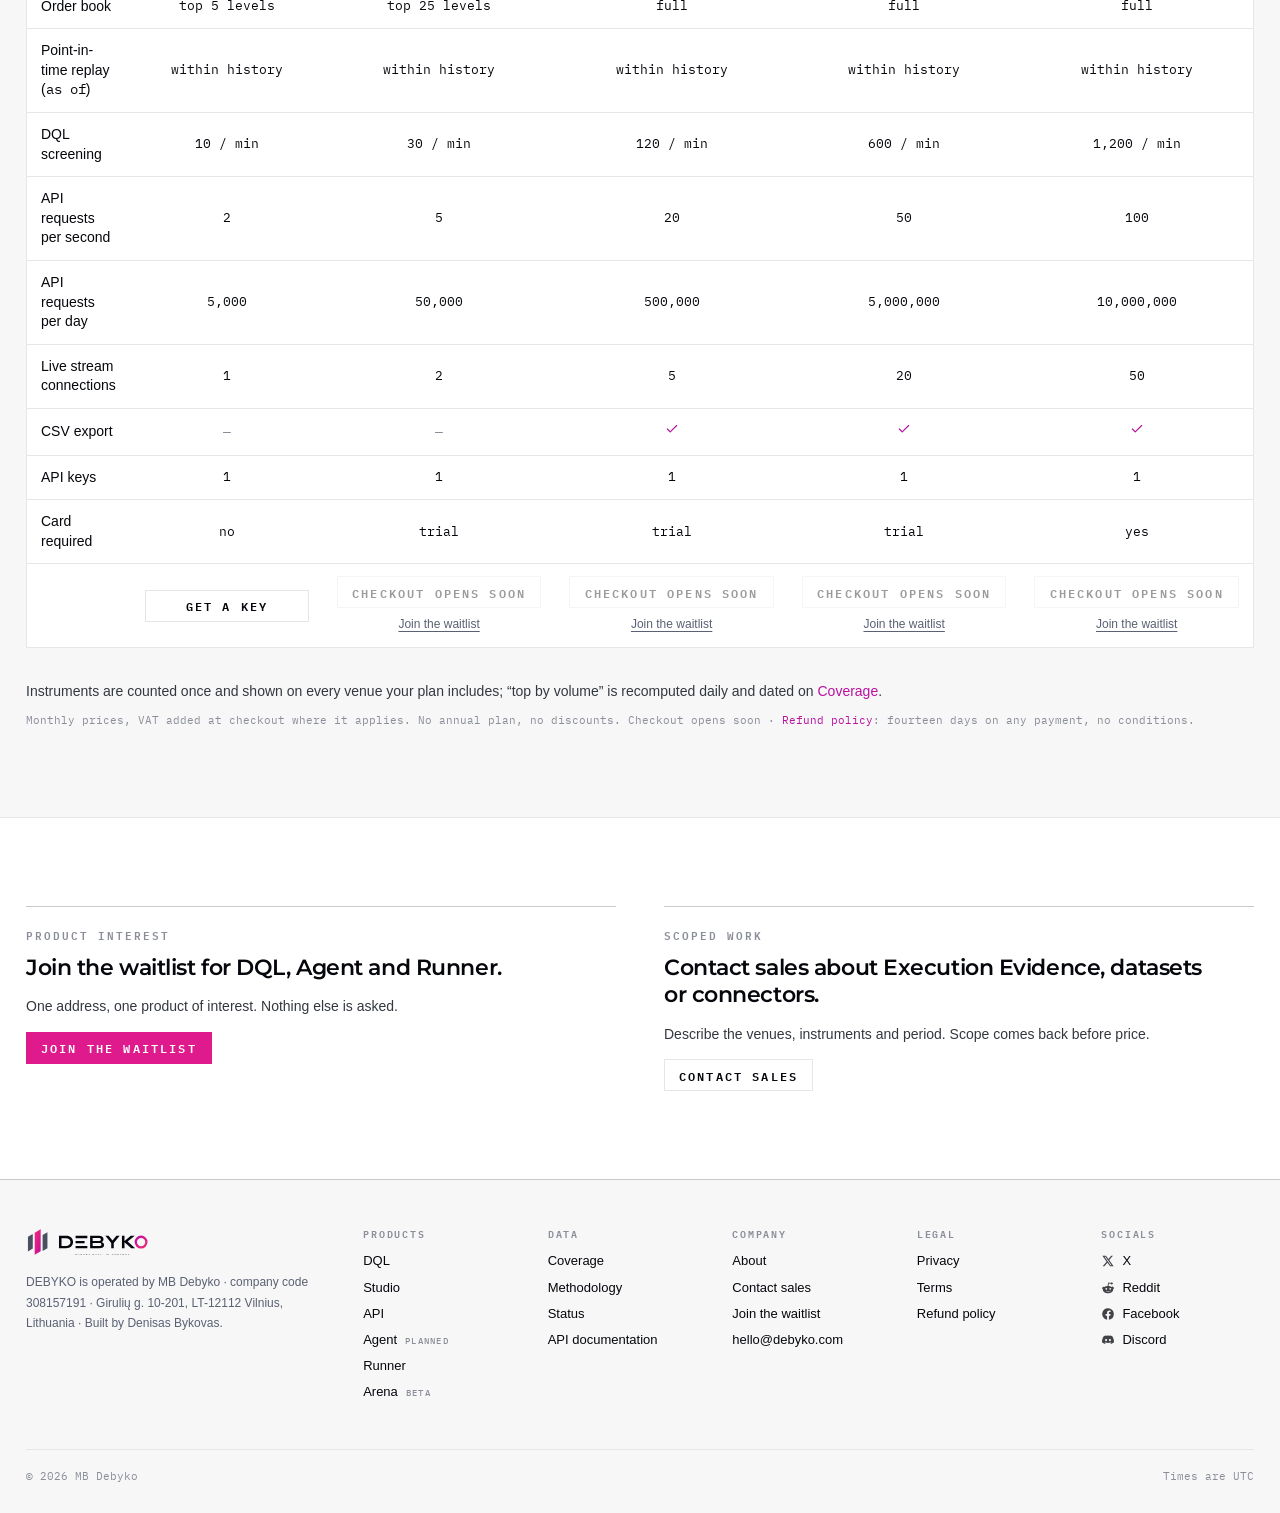
==== commit 41b123e5: "MB Debyko as operator; 14-day refunds; plans from one JSON; checkout closed - Operator, seller and c" ====
--- a/index.html
+++ b/index.html
@@ -32,11 +32,11 @@
   <link rel="preconnect" href="https://fonts.gstatic.com" crossorigin>
   <link rel="stylesheet" href="https://fonts.googleapis.com/css2?family=Montserrat:wght@400;500;600;700&family=IBM+Plex+Mono:wght@400;500;600&display=swap">
   <link rel="stylesheet" href="css/tokens.css?v=56ed90d467">
-  <link rel="stylesheet" href="css/site.css?v=1a50f77792">
+  <link rel="stylesheet" href="css/site.css?v=1a5a0b1994">
   <!-- importmap:begin -->
-  <script type="importmap">{"imports":{"/js/api.js":"/js/api.js?v=64e58cdeaa","/js/arena-chart.js":"/js/arena-chart.js?v=cb82a9a31e","/js/format.js":"/js/format.js?v=5560141319","/js/home.js":"/js/home.js?v=d5dd260bcf","/js/live-market.js":"/js/live-market.js?v=8bc75a96d9","/js/live-v2.js":"/js/live-v2.js?v=76d9774494","/js/nav.js":"/js/nav.js?v=43d80b9eea","/js/pages/arena.js":"/js/pages/arena.js?v=38b1213083","/js/pages/coverage.js":"/js/pages/coverage.js?v=ead319db4c","/js/pages/methodology.js":"/js/pages/methodology.js?v=f4b739825e","/js/pages/shared.js":"/js/pages/shared.js?v=767b56feb7","/js/pages/status.js":"/js/pages/status.js?v=afb1780d53","/js/vendor/lightweight-charts-5.2.1.js":"/js/vendor/lightweight-charts-5.2.1.js?v=92b1a4d749"}}</script>
+  <script type="importmap">{"imports":{"/js/api.js":"/js/api.js?v=64e58cdeaa","/js/arena-chart.js":"/js/arena-chart.js?v=cb82a9a31e","/js/format.js":"/js/format.js?v=5560141319","/js/home.js":"/js/home.js?v=425efa7401","/js/live-market.js":"/js/live-market.js?v=8bc75a96d9","/js/live-v2.js":"/js/live-v2.js?v=96de5c6275","/js/nav.js":"/js/nav.js?v=43d80b9eea","/js/pages/arena.js":"/js/pages/arena.js?v=38b1213083","/js/pages/coverage.js":"/js/pages/coverage.js?v=ead319db4c","/js/pages/methodology.js":"/js/pages/methodology.js?v=f4b739825e","/js/pages/shared.js":"/js/pages/shared.js?v=767b56feb7","/js/pages/status.js":"/js/pages/status.js?v=afb1780d53","/js/vendor/lightweight-charts-5.2.1.js":"/js/vendor/lightweight-charts-5.2.1.js?v=92b1a4d749"}}</script>
   <!-- importmap:end -->
-  <script type="module" src="js/home.js?v=d5dd260bcf"></script>
+  <script type="module" src="js/home.js?v=425efa7401"></script>
 </head>
 <body>
 
@@ -80,7 +80,7 @@
         <div class="nav__menu" hidden>
           <a href="/data/coverage/">Coverage</a>
           <a href="/data/methodology/">Methodology</a>
-          <a href="https://cryptosmithx.blynai.eu/scalar/v1">API Documentation</a>
+          <a href="https://docs.debyko.com">API Documentation</a>
           <a href="/data/status/">Data Status</a>
         </div>
       </div>
@@ -106,7 +106,7 @@
   <div class="mobile-nav" hidden>
     <div class="mobile-nav__group"><div class="mobile-nav__title">Products</div><a href="#dql" data-scroll="dql">DQL</a><a href="#studio" data-scroll="studio">Studio</a><a href="#api" data-scroll="api">API</a><a href="#agent" data-scroll="agent">Agent</a><a href="#runner" data-scroll="runner">Runner</a><a href="#arena" data-scroll="arena">Arena</a></div>
     <div class="mobile-nav__group"><div class="mobile-nav__title">Solutions</div><a href="#evidence" data-scroll="evidence">Execution Evidence</a><a href="#services" data-scroll="services">Data &amp; Research</a></div>
-    <div class="mobile-nav__group"><div class="mobile-nav__title">Data</div><a href="/data/coverage/">Coverage</a><a href="/data/methodology/">Methodology</a><a href="/data/status/">Data Status</a><a href="https://cryptosmithx.blynai.eu/scalar/v1">API Documentation</a></div>
+    <div class="mobile-nav__group"><div class="mobile-nav__title">Data</div><a href="/data/coverage/">Coverage</a><a href="/data/methodology/">Methodology</a><a href="/data/status/">Data Status</a><a href="https://docs.debyko.com">API Documentation</a></div>
     <div class="mobile-nav__group"><div class="mobile-nav__title">Company</div><a href="#pricing" data-scroll="pricing">Pricing</a><a href="?open=sales" data-open="sales">Contact Sales</a><a href="?open=wait" data-open="wait">Join the Waitlist</a></div>
     <div class="mobile-nav__actions">
       <a class="btn btn--primary" href="/arena/"><span>Explore live data</span></a>
@@ -165,7 +165,7 @@
       <h2 class="h2 h2--core">Stop coding the same market checks differently for every exchange.</h2>
       <p class="lead core-lead">Write the condition once. DQL handles the rest — across every venue.</p>
       <div class="row gap-10"><button class="btn btn--primary" data-open="wait"><span>Join the waitlist</span></button></div>
-      <p class="core-price">In every plan, from €0 · one key covers Studio, the API and Agent · monthly, no annual plan · <a href="https://cryptosmithx.blynai.eu/scalar/v1">API v1</a> free today, no key</p>
+      <p class="core-price">In every plan, from €0 · one key covers Studio, the API and Agent · monthly, no annual plan · <a href="https://docs.debyko.com">API v1</a> free today, no key</p>
     </div>
 
     <div class="pipe" aria-label="One bot condition, from what you mean through DEBYKO to your bot">
@@ -312,10 +312,10 @@
     </ul>
     <div class="row gap-10">
       <button class="btn btn--primary" data-open="wait"><span>Join the waitlist</span></button>
-      <a class="btn" href="https://cryptosmithx.blynai.eu/scalar/v1"><span>View API v1 documentation</span></a>
+      <a class="btn" href="https://docs.debyko.com"><span>View API documentation</span></a>
       <a class="btn" href="https://discord.gg/MY6tMJdjZ"><span>Ask in Discord ↗</span></a>
     </div>
-    <p class="core-price core-price--light">In every plan, from €0 · one key covers Studio, the API and Agent · monthly, no annual plan · <a href="https://cryptosmithx.blynai.eu/scalar/v1">API v1</a> free today, no key</p>
+    <p class="core-price core-price--light">In every plan, from €0 · one key covers Studio, the API and Agent · monthly, no annual plan · <a href="https://docs.debyko.com">API v1</a> free today, no key</p>
   </div>
 </section>
 
@@ -410,18 +410,22 @@
         <li>DQL screening: ten queries a minute on Free, more on every paid plan</li>
         <li>Orders go to your own Runner, never through DEBYKO</li>
       </ul>
+      <!-- plans-grid:begin -->
+      <!-- plans:sha256=9836bbf1616a342d631ff70e7f529038c2613ba3f76478ebfa153bdb61eb5410 -->
       <div class="price-grid">
         <span class="label">Free</span><span class="price-line__value">€0 · live now</span>
-        <span class="label">Mini</span><span class="price-line__value">€9 / month · pre-launch</span>
-        <span class="label">Standard</span><span class="price-line__value">€29 / month · pre-launch</span>
-        <span class="label">Pro</span><span class="price-line__value">€99 / month · pre-launch</span>
-      </div>
+        <span class="label">Mini</span><span class="price-line__value">€9 / month · 7-day trial</span>
+        <span class="label">Standard</span><span class="price-line__value">€29 / month · 7-day trial</span>
+        <span class="label">Pro</span><span class="price-line__value">€99 / month · 7-day trial</span>
+        <span class="label">Pro Plus</span><span class="price-line__value">€149 / month · no trial</span>
+      </div>
+      <!-- plans-grid:end -->
       <div class="row gap-10">
         <a class="btn btn--primary" href="/arena/"><span>Open live comparison</span></a>
         <a class="btn" href="https://studio.debyko.com"><span>Open Studio ↗</span></a>
-        <a class="btn" href="https://studio.debyko.com/account"><span>Start the 7-day trial</span></a>
         <a class="btn" href="#plans" data-scroll="plans"><span>Compare plans</span></a>
       </div>
+      <p class="meta">Checkout for the paid plans opens soon. <a href="/?open=wait" data-open="wait" data-product="Studio subscription">Join the waitlist</a> for one email when it does; the Free key works today. <a href="/legal/refund/">Refund policy</a>: fourteen days on any payment, no conditions.</p>
     </div>
   </div>
 </section>
@@ -442,7 +446,7 @@
       <p class="meta">Registry, read from the platform: <span id="api-registry">requesting…</span>.</p>
       <div class="price-line"><span class="label">Price</span><span class="price-line__value">v1 open · no key yet</span></div>
       <div class="row gap-10">
-        <a class="btn btn--primary" href="https://cryptosmithx.blynai.eu/scalar/v1"><span>View API documentation</span></a>
+        <a class="btn btn--primary" href="https://docs.debyko.com"><span>View API documentation</span></a>
       </div>
     </div>
     <div class="panel workstation" style="grid-template-columns:minmax(0,1fr)">
@@ -699,54 +703,57 @@
       <p class="prose">One key covers Studio, the API and Agent. Whatever a plan includes in Studio, it includes in the API under the same key. Products that do not exist yet are listed as such.</p>
     </div>
 
+    <!-- plans-cards:begin -->
+    <!-- plans:sha256=9836bbf1616a342d631ff70e7f529038c2613ba3f76478ebfa153bdb61eb5410 -->
     <div class="plan-cards">
-        <div class="plan-card">
-          <span class="plan-card__name">Free</span>
-          <span class="plan-card__price">€0</span>
-          <p class="plan-card__desc">Two venues, ten instruments each. Live comparison, seven days of history, one live stream. No card, no time limit.</p>
-          <div class="plan-card__cta"><a class="btn btn--sm btn--full" href="https://studio.debyko.com/account"><span>Get a key</span></a></div>
-        </div>
-        <div class="plan-card">
-          <span class="plan-card__name">Mini</span>
-          <span class="plan-card__price">€9 / month</span>
-          <p class="plan-card__desc">Four venues, fifty instruments each, thirty days of history, two live streams, DQL screening.</p>
-          <div class="plan-card__cta"><a class="btn btn--sm btn--full" href="https://studio.debyko.com/account?plan=mini"><span>Start the 7-day trial</span></a></div>
-        </div>
-        <div class="plan-card">
-          <span class="plan-card__name">Standard</span>
-          <span class="plan-card__price">€29 / month</span>
-          <p class="plan-card__desc">Every venue, every instrument, one year of history, full order books, five live streams, CSV export.</p>
-          <div class="plan-card__cta"><a class="btn btn--sm btn--full" href="https://studio.debyko.com/account?plan=standard"><span>Start the 7-day trial</span></a></div>
-        </div>
-        <div class="plan-card">
-          <span class="plan-card__name">Pro</span>
-          <span class="plan-card__price">€99 / month</span>
-          <p class="plan-card__desc">Everything in Standard, all history, twenty live streams, higher limits for bots and screens.</p>
-          <div class="plan-card__cta"><a class="btn btn--sm btn--full" href="https://studio.debyko.com/account?plan=pro"><span>Start the 7-day trial</span></a></div>
-        </div>
-        <div class="plan-card">
-          <span class="plan-card__name">Pro Plus</span>
-          <span class="plan-card__price">€149 / month</span>
-          <p class="plan-card__desc">Everything in Pro with twice the throughput: 100 requests a second, ten million a day, fifty live streams. No trial — paid at checkout.</p>
-          <div class="plan-card__cta"><a class="btn btn--sm btn--full" href="https://studio.debyko.com/account?plan=pro-plus"><span>Buy now</span></a></div>
-        </div>
-        <div class="plan-card">
-          <span class="plan-card__name">Team and enterprise</span>
-          <span class="plan-card__price">By scope</span>
-          <p class="plan-card__desc">Several keys under one account, dedicated capacity, retention and support terms agreed per engagement.</p>
-          <div class="plan-card__cta"><button class="btn btn--sm btn--full" data-open="sales"><span>Contact sales</span></button></div>
-        </div>
-    </div>
-
-    <p class="meta">Mini, Standard and Pro start with a seven-day trial: a card is taken and nothing is charged before day eight. Pro Plus has no trial and is charged at checkout. Cancel any time from your account.</p>
-
-    <p class="prose prose--sm">Mini, Standard and Pro run a seven-day trial with a card on file and nothing charged until day eight; cancel before that and nothing is charged at all. Pro Plus is bought outright: the card is charged at checkout and there is no trial. One API key per account on every plan. Every plan renews monthly and can be cancelled at any time from your account — access runs to the end of the paid month. Checkout, invoices and VAT are handled by Paddle, our merchant of record; VAT is added at checkout where it applies. Refunds: see the <a href="/legal/refund/">refund policy</a>.</p>
+      <div class="plan-card">
+        <span class="plan-card__name">Free</span>
+        <span class="plan-card__price">€0</span>
+        <p class="plan-card__desc">Two venues, ten instruments each. Live comparison, seven days of history, one live stream. No card, no time limit.</p>
+        <div class="plan-card__cta"><a class="btn btn--sm btn--full" href="https://studio.debyko.com/account"><span>Get a key</span></a></div>
+      </div>
+      <div class="plan-card">
+        <span class="plan-card__name">Mini</span>
+        <span class="plan-card__price">€9 / month</span>
+        <p class="plan-card__desc">Four venues, fifty instruments each, thirty days of history, two live streams, DQL screening.</p>
+        <div class="plan-card__cta"><button class="btn btn--sm btn--full" type="button" disabled aria-disabled="true"><span>Checkout opens soon</span></button><a class="link-btn plan-alt" href="/?open=wait" data-open="wait" data-product="Studio subscription">Join the waitlist</a></div>
+      </div>
+      <div class="plan-card">
+        <span class="plan-card__name">Standard</span>
+        <span class="plan-card__price">€29 / month</span>
+        <p class="plan-card__desc">Every venue, every instrument, one year of history, full order books, five live streams, CSV export.</p>
+        <div class="plan-card__cta"><button class="btn btn--sm btn--full" type="button" disabled aria-disabled="true"><span>Checkout opens soon</span></button><a class="link-btn plan-alt" href="/?open=wait" data-open="wait" data-product="Studio subscription">Join the waitlist</a></div>
+      </div>
+      <div class="plan-card">
+        <span class="plan-card__name">Pro</span>
+        <span class="plan-card__price">€99 / month</span>
+        <p class="plan-card__desc">Everything in Standard, all history, twenty live streams, higher limits for bots and screens.</p>
+        <div class="plan-card__cta"><button class="btn btn--sm btn--full" type="button" disabled aria-disabled="true"><span>Checkout opens soon</span></button><a class="link-btn plan-alt" href="/?open=wait" data-open="wait" data-product="Studio subscription">Join the waitlist</a></div>
+      </div>
+      <div class="plan-card">
+        <span class="plan-card__name">Pro Plus</span>
+        <span class="plan-card__price">€149 / month</span>
+        <p class="plan-card__desc">Everything in Pro with twice the throughput: 100 requests a second, ten million a day, fifty live streams. No trial — paid at checkout.</p>
+        <div class="plan-card__cta"><button class="btn btn--sm btn--full" type="button" disabled aria-disabled="true"><span>Checkout opens soon</span></button><a class="link-btn plan-alt" href="/?open=wait" data-open="wait" data-product="Studio subscription">Join the waitlist</a></div>
+      </div>
+      <div class="plan-card">
+        <span class="plan-card__name">Team and enterprise</span>
+        <span class="plan-card__price">By scope</span>
+        <p class="plan-card__desc">Several keys under one account, dedicated capacity, retention and support terms agreed per engagement.</p>
+        <div class="plan-card__cta"><button class="btn btn--sm btn--full" data-open="sales"><span>Contact sales</span></button></div>
+      </div>
+    </div>
+    <!-- plans-cards:end -->
+
+    <p class="meta">Checkout opens soon: until it does, the paid plans cannot be bought here — <a href="/?open=wait" data-open="wait" data-product="Studio subscription">join the waitlist</a> for one email when they can. The Free plan needs no checkout; its key works today. Mini, Standard and Pro start with a seven-day trial: a card is taken and nothing is charged before day eight. Pro Plus has no trial and is charged at checkout. Cancel any time from your account.</p>
+
+    <p class="prose prose--sm">Mini, Standard and Pro run a seven-day trial with a card on file and nothing charged until day eight; cancel before that and nothing is charged at all. Pro Plus is bought outright: the card is charged at checkout and there is no trial. One API key per account on every plan. Every plan renews monthly and can be cancelled at any time from your account — access runs to the end of the paid month. Checkout, invoices and VAT are handled by Paddle, our merchant of record; VAT is added at checkout where it applies. Any payment can be refunded in full within fourteen days, for any reason: see the <a href="/legal/refund/">refund policy</a>.</p>
 
     <div class="stack gap-14">
       <div class="label">Everything that is not a plan</div>
       <div class="stack">
         <div class="pricing-row"><span class="offer__name">DQL</span><span class="offer__price" style="text-align:left">In the subscription, API v2 and Agent</span><span class="pricing-row__status hide-narrow">In development</span><button class="btn btn--sm btn--full" data-open="wait"><span>Join the waitlist</span></button></div>
-        <div class="pricing-row"><span class="offer__name">API v1</span><span class="offer__price" style="text-align:left">€0 · no key yet</span><span class="pricing-row__status hide-narrow">Live · v2 in development</span><a class="btn btn--sm btn--full" href="https://cryptosmithx.blynai.eu/scalar/v1"><span>View documentation</span></a></div>
+        <div class="pricing-row"><span class="offer__name">API v1</span><span class="offer__price" style="text-align:left">€0 · no key yet</span><span class="pricing-row__status hide-narrow">Live · v2 in development</span><a class="btn btn--sm btn--full" href="https://docs.debyko.com"><span>View documentation</span></a></div>
         <div class="pricing-row"><span class="offer__name">Agent</span><span class="offer__price" style="text-align:left">Not available yet</span><span class="pricing-row__status hide-narrow">Planned</span><button class="btn btn--sm btn--full" data-open="wait"><span>Join the waitlist</span></button></div>
         <div class="pricing-row"><span class="offer__name">Runner</span><span class="offer__price" style="text-align:left">Not available yet</span><span class="pricing-row__status hide-narrow">In development</span><button class="btn btn--sm btn--full" data-open="wait"><span>Join the waitlist</span></button></div>
         <div class="pricing-row"><span class="offer__name">Arena</span><span class="offer__price" style="text-align:left">By invitation</span><span class="pricing-row__status hide-narrow">Closed beta</span><button class="btn btn--sm btn--full" data-open="sales"><span>Request access</span></button></div>
@@ -769,6 +776,8 @@
       <p class="prose">One key covers Studio, the API and Agent. Whatever a plan includes in Studio, it includes in the API under the same key.</p>
     </div>
     <div class="panel scroll-x">
+      <!-- plans-table:begin -->
+      <!-- plans:sha256=9836bbf1616a342d631ff70e7f529038c2613ba3f76478ebfa153bdb61eb5410 -->
       <table class="plans plans--5">
         <thead>
           <tr>
@@ -781,34 +790,36 @@
           </tr>
         </thead>
         <tbody>
-            <tr><th scope="row">Venues</th><td><span class="plans__v">2</span></td><td><span class="plans__v">4</span></td><td><span class="plans__v">all</span></td><td><span class="plans__v">all</span></td><td><span class="plans__v">all</span></td></tr>
-            <tr><th scope="row">Instruments</th><td><span class="plans__v">10</span><span class="plans__sub">top by volume</span></td><td><span class="plans__v">50</span><span class="plans__sub">top by volume</span></td><td><span class="plans__v">all</span></td><td><span class="plans__v">all</span></td><td><span class="plans__v">all</span></td></tr>
-            <tr><th scope="row">Live comparison, with the age of every figure</th><td><svg class="icon plan-yes" width="14" height="14" viewBox="0 0 24 24" fill="none" stroke="currentColor" stroke-width="2" stroke-linecap="round" stroke-linejoin="round" aria-label="Included"><path d="M20 6 9 17l-5-5"/></svg></td><td><svg class="icon plan-yes" width="14" height="14" viewBox="0 0 24 24" fill="none" stroke="currentColor" stroke-width="2" stroke-linecap="round" stroke-linejoin="round" aria-label="Included"><path d="M20 6 9 17l-5-5"/></svg></td><td><svg class="icon plan-yes" width="14" height="14" viewBox="0 0 24 24" fill="none" stroke="currentColor" stroke-width="2" stroke-linecap="round" stroke-linejoin="round" aria-label="Included"><path d="M20 6 9 17l-5-5"/></svg></td><td><svg class="icon plan-yes" width="14" height="14" viewBox="0 0 24 24" fill="none" stroke="currentColor" stroke-width="2" stroke-linecap="round" stroke-linejoin="round" aria-label="Included"><path d="M20 6 9 17l-5-5"/></svg></td><td><svg class="icon plan-yes" width="14" height="14" viewBox="0 0 24 24" fill="none" stroke="currentColor" stroke-width="2" stroke-linecap="round" stroke-linejoin="round" aria-label="Included"><path d="M20 6 9 17l-5-5"/></svg></td></tr>
-            <tr><th scope="row">History back</th><td><span class="plans__v">7 days</span></td><td><span class="plans__v">30 days</span></td><td><span class="plans__v">1 year</span></td><td><span class="plans__v">all</span></td><td><span class="plans__v">all</span></td></tr>
-            <tr><th scope="row">Order book</th><td><span class="plans__v">top 5 levels</span></td><td><span class="plans__v">top 25</span></td><td><span class="plans__v">full</span></td><td><span class="plans__v">full</span></td><td><span class="plans__v">full</span></td></tr>
-            <tr><th scope="row">Point-in-time replay (<span class="mono">as of</span>)</th><td><span class="plans__v">within history</span></td><td><span class="plans__v">within history</span></td><td><span class="plans__v">within history</span></td><td><span class="plans__v">within history</span></td><td><span class="plans__v">within history</span></td></tr>
-            <tr><th scope="row">DQL screening</th><td><span class="plans__v">10 / min</span></td><td><span class="plans__v">30 / min</span></td><td><span class="plans__v">120 / min</span></td><td><span class="plans__v">600 / min</span></td><td><span class="plans__v">1,200 / min</span></td></tr>
-            <tr><th scope="row">API requests per second</th><td><span class="plans__v">2</span></td><td><span class="plans__v">5</span></td><td><span class="plans__v">20</span></td><td><span class="plans__v">50</span></td><td><span class="plans__v">100</span></td></tr>
-            <tr><th scope="row">API requests per day</th><td><span class="plans__v">5,000</span></td><td><span class="plans__v">50,000</span></td><td><span class="plans__v">500,000</span></td><td><span class="plans__v">5,000,000</span></td><td><span class="plans__v">10,000,000</span></td></tr>
-            <tr><th scope="row">Live stream connections</th><td><span class="plans__v">1</span></td><td><span class="plans__v">2</span></td><td><span class="plans__v">5</span></td><td><span class="plans__v">20</span></td><td><span class="plans__v">50</span></td></tr>
-            <tr><th scope="row">CSV export</th><td><span class="plan-no" aria-label="Not included">—</span></td><td><span class="plan-no" aria-label="Not included">—</span></td><td><svg class="icon plan-yes" width="14" height="14" viewBox="0 0 24 24" fill="none" stroke="currentColor" stroke-width="2" stroke-linecap="round" stroke-linejoin="round" aria-label="Included"><path d="M20 6 9 17l-5-5"/></svg></td><td><svg class="icon plan-yes" width="14" height="14" viewBox="0 0 24 24" fill="none" stroke="currentColor" stroke-width="2" stroke-linecap="round" stroke-linejoin="round" aria-label="Included"><path d="M20 6 9 17l-5-5"/></svg></td><td><svg class="icon plan-yes" width="14" height="14" viewBox="0 0 24 24" fill="none" stroke="currentColor" stroke-width="2" stroke-linecap="round" stroke-linejoin="round" aria-label="Included"><path d="M20 6 9 17l-5-5"/></svg></td></tr>
-            <tr><th scope="row">Card required</th><td><span class="plans__v">no</span></td><td><span class="plans__v">trial</span></td><td><span class="plans__v">trial</span></td><td><span class="plans__v">trial</span></td><td><span class="plans__v">yes</span></td></tr>
+          <tr><th scope="row">Venues</th><td><span class="plans__v">2</span></td><td><span class="plans__v">4</span></td><td><span class="plans__v">all</span></td><td><span class="plans__v">all</span></td><td><span class="plans__v">all</span></td></tr>
+          <tr><th scope="row">Instruments</th><td><span class="plans__v">10</span><span class="plans__sub">top by volume</span></td><td><span class="plans__v">50</span><span class="plans__sub">top by volume</span></td><td><span class="plans__v">all</span></td><td><span class="plans__v">all</span></td><td><span class="plans__v">all</span></td></tr>
+          <tr><th scope="row">Live comparison, with the age of every figure</th><td><svg class="icon plan-yes" width="14" height="14" viewBox="0 0 24 24" fill="none" stroke="currentColor" stroke-width="2" stroke-linecap="round" stroke-linejoin="round" aria-label="Included"><path d="M20 6 9 17l-5-5"/></svg></td><td><svg class="icon plan-yes" width="14" height="14" viewBox="0 0 24 24" fill="none" stroke="currentColor" stroke-width="2" stroke-linecap="round" stroke-linejoin="round" aria-label="Included"><path d="M20 6 9 17l-5-5"/></svg></td><td><svg class="icon plan-yes" width="14" height="14" viewBox="0 0 24 24" fill="none" stroke="currentColor" stroke-width="2" stroke-linecap="round" stroke-linejoin="round" aria-label="Included"><path d="M20 6 9 17l-5-5"/></svg></td><td><svg class="icon plan-yes" width="14" height="14" viewBox="0 0 24 24" fill="none" stroke="currentColor" stroke-width="2" stroke-linecap="round" stroke-linejoin="round" aria-label="Included"><path d="M20 6 9 17l-5-5"/></svg></td><td><svg class="icon plan-yes" width="14" height="14" viewBox="0 0 24 24" fill="none" stroke="currentColor" stroke-width="2" stroke-linecap="round" stroke-linejoin="round" aria-label="Included"><path d="M20 6 9 17l-5-5"/></svg></td></tr>
+          <tr><th scope="row">History back</th><td><span class="plans__v">7 days</span></td><td><span class="plans__v">30 days</span></td><td><span class="plans__v">1 year</span></td><td><span class="plans__v">all</span></td><td><span class="plans__v">all</span></td></tr>
+          <tr><th scope="row">Order book</th><td><span class="plans__v">top 5 levels</span></td><td><span class="plans__v">top 25 levels</span></td><td><span class="plans__v">full</span></td><td><span class="plans__v">full</span></td><td><span class="plans__v">full</span></td></tr>
+          <tr><th scope="row">Point-in-time replay (<span class="mono">as of</span>)</th><td><span class="plans__v">within history</span></td><td><span class="plans__v">within history</span></td><td><span class="plans__v">within history</span></td><td><span class="plans__v">within history</span></td><td><span class="plans__v">within history</span></td></tr>
+          <tr><th scope="row">DQL screening</th><td><span class="plans__v">10 / min</span></td><td><span class="plans__v">30 / min</span></td><td><span class="plans__v">120 / min</span></td><td><span class="plans__v">600 / min</span></td><td><span class="plans__v">1,200 / min</span></td></tr>
+          <tr><th scope="row">API requests per second</th><td><span class="plans__v">2</span></td><td><span class="plans__v">5</span></td><td><span class="plans__v">20</span></td><td><span class="plans__v">50</span></td><td><span class="plans__v">100</span></td></tr>
+          <tr><th scope="row">API requests per day</th><td><span class="plans__v">5,000</span></td><td><span class="plans__v">50,000</span></td><td><span class="plans__v">500,000</span></td><td><span class="plans__v">5,000,000</span></td><td><span class="plans__v">10,000,000</span></td></tr>
+          <tr><th scope="row">Live stream connections</th><td><span class="plans__v">1</span></td><td><span class="plans__v">2</span></td><td><span class="plans__v">5</span></td><td><span class="plans__v">20</span></td><td><span class="plans__v">50</span></td></tr>
+          <tr><th scope="row">CSV export</th><td><span class="plan-no" aria-label="Not included">—</span></td><td><span class="plan-no" aria-label="Not included">—</span></td><td><svg class="icon plan-yes" width="14" height="14" viewBox="0 0 24 24" fill="none" stroke="currentColor" stroke-width="2" stroke-linecap="round" stroke-linejoin="round" aria-label="Included"><path d="M20 6 9 17l-5-5"/></svg></td><td><svg class="icon plan-yes" width="14" height="14" viewBox="0 0 24 24" fill="none" stroke="currentColor" stroke-width="2" stroke-linecap="round" stroke-linejoin="round" aria-label="Included"><path d="M20 6 9 17l-5-5"/></svg></td><td><svg class="icon plan-yes" width="14" height="14" viewBox="0 0 24 24" fill="none" stroke="currentColor" stroke-width="2" stroke-linecap="round" stroke-linejoin="round" aria-label="Included"><path d="M20 6 9 17l-5-5"/></svg></td></tr>
+          <tr><th scope="row">API keys</th><td><span class="plans__v">1</span></td><td><span class="plans__v">1</span></td><td><span class="plans__v">1</span></td><td><span class="plans__v">1</span></td><td><span class="plans__v">1</span></td></tr>
+          <tr><th scope="row">Card required</th><td><span class="plans__v">no</span></td><td><span class="plans__v">trial</span></td><td><span class="plans__v">trial</span></td><td><span class="plans__v">trial</span></td><td><span class="plans__v">yes</span></td></tr>
         </tbody>
         <tfoot>
           <tr>
             <th scope="row"></th>
             <td><a class="btn btn--full" href="https://studio.debyko.com/account"><span>Get a key</span></a></td>
-            <td><a class="btn btn--primary btn--full" href="https://studio.debyko.com/account?plan=mini"><span>Start the 7-day trial</span></a></td>
-            <td><a class="btn btn--primary btn--full" href="https://studio.debyko.com/account?plan=standard"><span>Start the 7-day trial</span></a></td>
-            <td><a class="btn btn--primary btn--full" href="https://studio.debyko.com/account?plan=pro"><span>Start the 7-day trial</span></a></td>
-            <td><a class="btn btn--primary btn--full" href="https://studio.debyko.com/account?plan=pro-plus"><span>Buy now</span></a></td>
+            <td><button class="btn btn--full" type="button" disabled aria-disabled="true"><span>Checkout opens soon</span></button><a class="link-btn plan-alt" href="/?open=wait" data-open="wait" data-product="Studio subscription">Join the waitlist</a></td>
+            <td><button class="btn btn--full" type="button" disabled aria-disabled="true"><span>Checkout opens soon</span></button><a class="link-btn plan-alt" href="/?open=wait" data-open="wait" data-product="Studio subscription">Join the waitlist</a></td>
+            <td><button class="btn btn--full" type="button" disabled aria-disabled="true"><span>Checkout opens soon</span></button><a class="link-btn plan-alt" href="/?open=wait" data-open="wait" data-product="Studio subscription">Join the waitlist</a></td>
+            <td><button class="btn btn--full" type="button" disabled aria-disabled="true"><span>Checkout opens soon</span></button><a class="link-btn plan-alt" href="/?open=wait" data-open="wait" data-product="Studio subscription">Join the waitlist</a></td>
           </tr>
         </tfoot>
       </table>
+      <!-- plans-table:end -->
     </div>
     <div class="stack gap-10">
       <p class="prose prose--sm">Instruments are counted once and shown on every venue your plan includes; &ldquo;top by volume&rdquo; is recomputed daily and dated on <a href="/data/coverage/">Coverage</a>.</p>
-      <div class="meta">Monthly prices, VAT added at checkout where it applies. No annual plan, no discounts.</div>
+      <div class="meta">Monthly prices, VAT added at checkout where it applies. No annual plan, no discounts. Checkout opens soon · <a href="/legal/refund/">Refund policy</a>: fourteen days on any payment, no conditions.</div>
     </div>
   </div>
 </section>
@@ -836,19 +847,16 @@
   <div class="wrap stack gap-48">
     <div class="site-footer__cols">
       <div class="stack gap-14">
-        <img src="assets/logo-horizontal-descriptor.svg" alt="DEBYKO — Market data. In context." style="height:30px;width:auto;display:block;align-self:flex-start">
-        <p class="credit">Built by Denisas Bykovas.</p>
-        <p class="credit credit--legal">Operated under licence by <a class="credit__brand" href="https://blynai.eu"><svg class="credit__mark credit__mark--blynai" viewBox="0 0 40 40" fill="none" aria-hidden="true"><path d="M16.5 9 L8.5 20 L16.5 31" stroke="#DE1A8C" stroke-width="2.6" stroke-linecap="round" stroke-linejoin="round"/><path d="M23.5 9 L31.5 20 L23.5 31" stroke="#DE1A8C" stroke-width="2.6" stroke-linecap="round" stroke-linejoin="round"/><circle cx="17" cy="17.5" r="2.1" fill="#EE2F72"/><circle cx="23" cy="17.5" r="2.1" fill="#B8129F"/><circle cx="17" cy="22.5" r="2.1" fill="#B8129F"/><circle cx="23" cy="22.5" r="2.1" fill="#EE2F72"/></svg><span>MB „Blyn<i>AI</i>“</span></a> · Vilnius, Lithuania · <a href="https://blynai.eu">blynai.eu</a></p>
-      </div>
-      <div class="site-footer__col"><span class="site-footer__title">Products</span><a href="#dql">DQL</a><a href="#studio">Studio</a><a href="https://studio.debyko.com">studio.debyko.com ↗</a><a href="#api">API</a><a href="#agent">Agent <span class="nav-tag">planned</span></a><a href="#runner">Runner</a><a href="#arena">Arena <span class="nav-tag">beta</span></a></div>
-      <div class="site-footer__col"><span class="site-footer__title">Solutions</span><a href="#evidence">Execution Evidence</a><a href="#services">Data &amp; Research</a><a href="#services">Venues &amp; Platforms</a><a href="#agent">Trading &amp; Automation</a></div>
-      <div class="site-footer__col"><span class="site-footer__title">Data</span><a href="/data/coverage/">Coverage</a><a href="/data/methodology/">Methodology</a><a href="/data/status/">Status</a><a href="https://cryptosmithx.blynai.eu/scalar/v1">API Documentation</a></div>
-      <div class="site-footer__col"><span class="site-footer__title">Company</span><a href="/about/">About</a><a href="?open=sales" data-open="sales">Contact Sales</a><a href="?open=wait" data-open="wait">Join the Waitlist</a><a href="mailto:hello@debyko.com">hello@debyko.com</a></div>
-      <div class="site-footer__col"><span class="site-footer__title">Legal</span><a href="/legal/privacy/">Privacy</a><a href="/legal/terms/">Terms</a><a href="/legal/refund/">Refund</a></div>
-    
+        <img src="/assets/logo-horizontal-descriptor.svg" alt="DEBYKO — Market data. In context." style="height:30px;width:auto;display:block;align-self:flex-start">
+        <p class="credit credit--legal">DEBYKO is operated by MB Debyko · company code 308157191 · Girulių g. 10-201, LT-12112 Vilnius, Lithuania · Built by Denisas Bykovas.</p>
+      </div>
+      <div class="site-footer__col"><span class="site-footer__title">Products</span><a href="/#dql">DQL</a><a href="https://studio.debyko.com">Studio</a><a href="https://docs.debyko.com">API</a><a href="/#agent">Agent <span class="nav-tag">planned</span></a><a href="/#runner">Runner</a><a href="/#arena">Arena <span class="nav-tag">beta</span></a></div>
+      <div class="site-footer__col"><span class="site-footer__title">Data</span><a href="/data/coverage/">Coverage</a><a href="/data/methodology/">Methodology</a><a href="/data/status/">Status</a><a href="https://docs.debyko.com">API documentation</a></div>
+      <div class="site-footer__col"><span class="site-footer__title">Company</span><a href="/about/">About</a><a href="/?open=sales" data-open="sales">Contact sales</a><a href="/?open=wait" data-open="wait">Join the waitlist</a><a href="mailto:hello@debyko.com">hello@debyko.com</a></div>
+      <div class="site-footer__col"><span class="site-footer__title">Legal</span><a href="/legal/privacy/">Privacy</a><a href="/legal/terms/">Terms</a><a href="/legal/refund/">Refund policy</a></div>
       <div class="site-footer__col site-footer__col--socials"><span class="site-footer__title">Socials</span><a href="https://x.com/DebykoX" rel="me noopener"><svg class="social-icon" viewBox="0 0 24 24" fill="currentColor" aria-hidden="true" focusable="false"><path d="M17.53 3h2.94l-6.43 7.35L21.6 21h-5.92l-4.64-6.07L5.73 21H2.79l6.88-7.86L2.4 3h6.07l4.2 5.55L17.53 3Zm-1.03 16.2h1.63L7.59 4.72H5.84L16.5 19.2Z"/></svg><span>X</span></a><a href="https://www.reddit.com/user/debykotrail/" rel="me noopener"><svg class="social-icon" viewBox="0 0 24 24" fill="currentColor" aria-hidden="true" focusable="false"><path d="M22 11.8a2.2 2.2 0 0 0-3.73-1.58 10.9 10.9 0 0 0-5.5-1.74l.94-4.4 3.06.65a1.75 1.75 0 1 0 .2-1.42l-3.77-.8a.7.7 0 0 0-.83.54l-1.13 5.42a10.9 10.9 0 0 0-5.58 1.75A2.2 2.2 0 1 0 3.2 14.3a4.2 4.2 0 0 0-.05.66C3.15 18.3 7.1 21 12 21s8.85-2.7 8.85-6.04c0-.22-.02-.44-.05-.65A2.2 2.2 0 0 0 22 11.8ZM7.6 13.4a1.55 1.55 0 1 1 3.1 0 1.55 1.55 0 0 1-3.1 0Zm8.66 4.2c-1.06 1.06-3.1 1.14-3.7 1.14-.6 0-2.64-.08-3.7-1.14a.4.4 0 0 1 .57-.57c.67.67 2.1.9 3.13.9 1.03 0 2.46-.23 3.13-.9a.4.4 0 1 1 .57.57Zm-.4-2.65a1.55 1.55 0 1 1 0-3.1 1.55 1.55 0 0 1 0 3.1Z"/></svg><span>Reddit</span></a><a href="https://www.facebook.com/debykotrail" rel="me noopener"><svg class="social-icon" viewBox="0 0 24 24" fill="currentColor" aria-hidden="true" focusable="false"><path d="M22 12a10 10 0 1 0-11.56 9.88v-6.99H7.9V12h2.54V9.8c0-2.51 1.5-3.9 3.78-3.9 1.1 0 2.24.2 2.24.2v2.46h-1.26c-1.24 0-1.63.77-1.63 1.56V12h2.78l-.45 2.89h-2.33v6.99A10 10 0 0 0 22 12Z"/></svg><span>Facebook</span></a><a href="https://discord.gg/MY6tMJdjZ" rel="me noopener"><svg class="social-icon" viewBox="0 0 24 24" fill="currentColor" aria-hidden="true" focusable="false"><path d="M19.3 5.4A16.3 16.3 0 0 0 15.3 4.2l-.2.4a15 15 0 0 0-6.2 0l-.2-.4A16.3 16.3 0 0 0 4.7 5.4C2.2 9.1 1.5 12.7 1.9 16.2A16.4 16.4 0 0 0 6.9 18.7l1-1.7a10.6 10.6 0 0 1-1.7-.8l.4-.3a11.7 11.7 0 0 0 10.8 0l.4.3c-.5.3-1.1.6-1.7.8l1 1.7a16.3 16.3 0 0 0 5-2.5c.5-4.1-.7-7.7-2.8-10.8ZM8.7 14.1c-1 0-1.8-.9-1.8-2s.8-2 1.8-2 1.8.9 1.8 2-.8 2-1.8 2Zm6.6 0c-1 0-1.8-.9-1.8-2s.8-2 1.8-2 1.8.9 1.8 2-.8 2-1.8 2Z"/></svg><span>Discord</span></a></div>
     </div>
-    <div class="site-footer__bottom"><span>© 2026 Denisas Bykovas</span><span>debyko.com · Times are UTC</span></div>
+    <div class="site-footer__bottom"><span>© 2026 MB Debyko</span><span>Times are UTC</span></div>
   </div>
 </footer>
 
@@ -859,9 +867,9 @@
       <button type="button" class="dialog__close" data-close aria-label="Close"><svg class="icon" width="14" height="14" viewBox="0 0 24 24" fill="none" stroke="currentColor" stroke-width="2" stroke-linecap="round" aria-hidden="true"><path d="M18 6 6 18"/><path d="m6 6 12 12"/></svg></button></header>
     <div class="dialog__body">
       <div class="stack gap-14" data-part="form">
-        <p>DQL and Runner are in development and Agent is planned. Studio plans are on sale now at <a href="https://studio.debyko.com/account">studio.debyko.com</a>. The address is used for one message when the chosen product opens. No account is created.</p>
+        <p>DQL and Runner are in development and Agent is planned. Checkout for the paid Studio plans opens soon; the Free plan&rsquo;s key is at <a href="https://studio.debyko.com/account">studio.debyko.com</a> today. The address is used for one message when the chosen product opens. No account is created.</p>
         <label class="field"><span class="field__label">Email</span><span class="field__box"><input type="email" name="email" placeholder="name@company.com" required></span></label>
-        <label class="field"><span class="field__label">Product of interest</span><span class="field__box field__box--select"><select name="product"><option>DQL</option><option>Agent</option><option>Runner</option><option>All of them</option></select><svg class="icon" width="14" height="14" viewBox="0 0 24 24" fill="none" stroke="currentColor" stroke-width="2" stroke-linecap="round" aria-hidden="true"><path d="m6 9 6 6 6-6"/></svg></span></label>
+        <label class="field"><span class="field__label">Product of interest</span><span class="field__box field__box--select"><select name="product"><option>DQL</option><option>Agent</option><option>Runner</option><option value="Studio subscription">Paid Studio plan (checkout)</option><option>All of them</option></select><svg class="icon" width="14" height="14" viewBox="0 0 24 24" fill="none" stroke="currentColor" stroke-width="2" stroke-linecap="round" aria-hidden="true"><path d="m6 9 6 6 6-6"/></svg></span></label>
         <label class="hp" aria-hidden="true">Website <input name="website" tabindex="-1" autocomplete="off"></label>
         <p class="form-error" data-part="error" role="alert" hidden></p>
         <span class="meta">Your address is used for one message when the chosen product opens, and for nothing else.</span>
--- a/css/site.css
+++ b/css/site.css
@@ -414,7 +414,9 @@
 /* A figure splits into integer and fraction so a column's decimal points line up: the integer box is
    right-aligned, the fraction box left-aligned, both as wide as the widest the column has shown. */
 /* The market tabs above the hero table. */
-.lm-tabs { padding: 10px 14px; border-bottom: 1px solid var(--dk-border-hairline); }
+.lm-tabs { display: flex; flex-wrap: wrap; align-items: center; justify-content: space-between; gap: 8px;
+  padding: 10px 14px; border-bottom: 1px solid var(--dk-border-hairline); }
+.lm-tabs__quotes { margin-left: auto; }
 .lm-tabs button { font: 600 11px/1 var(--dk-font-mono); letter-spacing: .12em; }
 .num { display: inline-flex; align-items: baseline; }
 .num__i { font-style: normal; text-align: right; }
@@ -558,7 +560,10 @@
 .plan-card__name { font: 600 15px/1.3 var(--dk-font-display); letter-spacing: -.01em; color: var(--dk-text-primary); }
 .plan-card__price { font: 400 22px/1 var(--dk-font-mono); color: var(--dk-text-primary); }
 .plan-card__desc { margin: 0; font: 400 13px/1.55 var(--dk-font-text); color: var(--dk-text-secondary); }
-.plan-card__cta { margin-top: auto; padding-top: 14px; }
+.plan-card__cta { margin-top: auto; padding-top: 14px; display: flex; flex-direction: column; gap: 8px; }
+/* While checkout is closed a paid plan shows a disabled button and, under it, the waitlist. */
+.plan-alt { font-size: 12px; }
+.plans .plan-alt { display: inline-block; margin-top: 8px; }
 @media (max-width: 1080px) { .plan-cards { grid-template-columns: repeat(2, minmax(0, 1fr)); } .plan-cards > .plan-card:last-child { grid-column: 1 / -1; } }
 @media (max-width: 620px) { .plan-cards { grid-template-columns: minmax(0, 1fr); } }
 
@@ -597,18 +602,13 @@
 
 .closing { display: flex; flex-direction: column; gap: 14px; border-top: 1px solid var(--dk-border-strong); padding-top: 22px; }
 
-/* Footer credit: the author, then the company that operates the site under licence, its mark at the cap height of the line. */
+/* Footer credit: the operator's legal line — company, code, registered address, author. */
 .credit { margin: 0; font: 400 12px/1.7 var(--dk-font-text); color: var(--dk-text-muted); }
-.credit__brand { display: inline-flex; align-items: baseline; gap: 3px; font-weight: 600; color: var(--dk-text-primary); white-space: nowrap; opacity: 1; }
-a.credit__brand:hover { opacity: .65; }
-.credit__brand i { font-style: normal; color: var(--dk-text-accent); }
-.credit__mark { display: inline-block; align-self: center; }
 .credit--legal a { color: var(--dk-text-primary); }
-.credit__mark--blynai { width: 14px; height: 14px; }
 
 /* ── Footer ─────────────────────────────────────────────────────────────── */
 .site-footer { border-top: 1px solid var(--dk-border-strong); padding: 48px 0 32px; }
-.site-footer__cols { display: grid; grid-template-columns: minmax(0, 2fr) repeat(6, minmax(0, 1fr)); gap: 32px; }
+.site-footer__cols { display: grid; grid-template-columns: minmax(0, 2fr) repeat(5, minmax(0, 1fr)); gap: 32px; }
 .site-footer__col { display: flex; flex-direction: column; gap: 8px; }
 .site-footer__title { font: 600 10px/1 var(--dk-font-mono); letter-spacing: .18em; text-transform: uppercase; color: var(--dk-text-faint); padding-bottom: 6px; }
 .site-footer__col a { font: 400 13px/1.4 var(--dk-font-text); color: var(--dk-text-primary); display: flex; gap: 8px; align-items: baseline; }
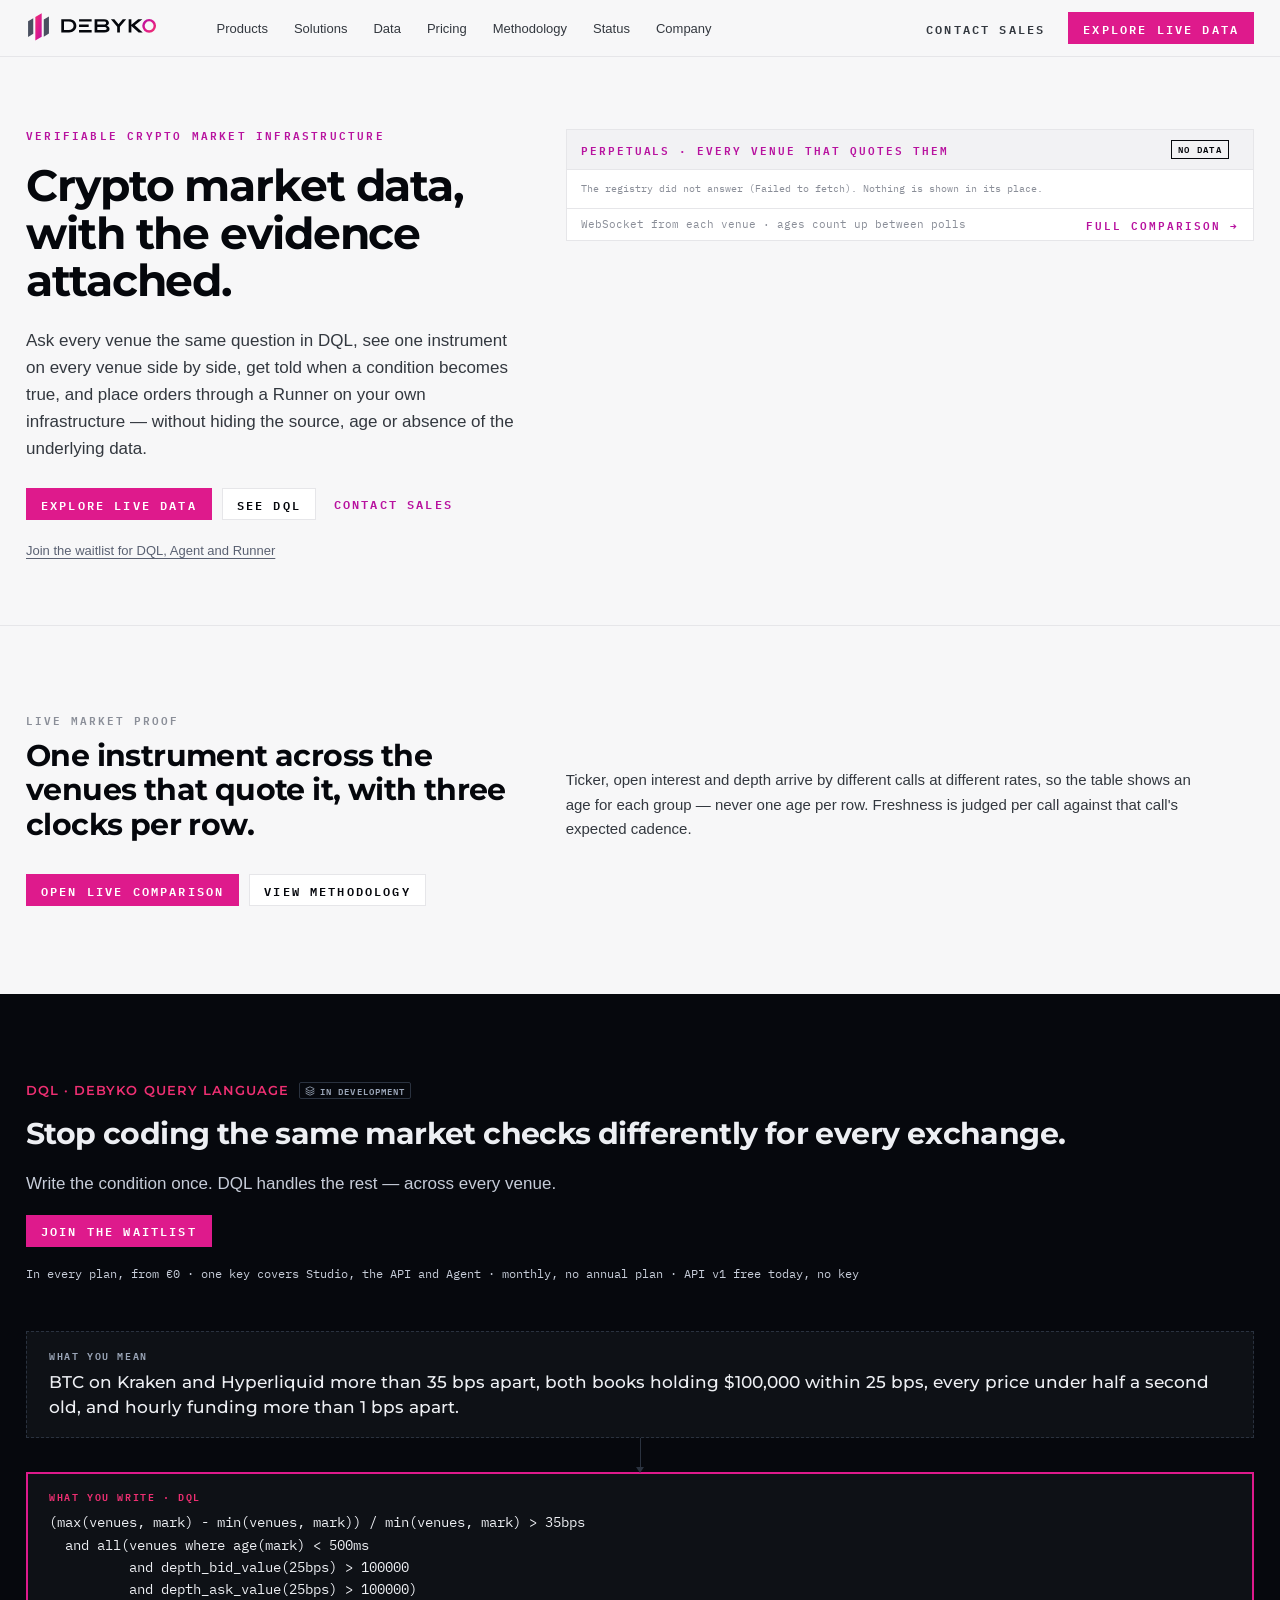
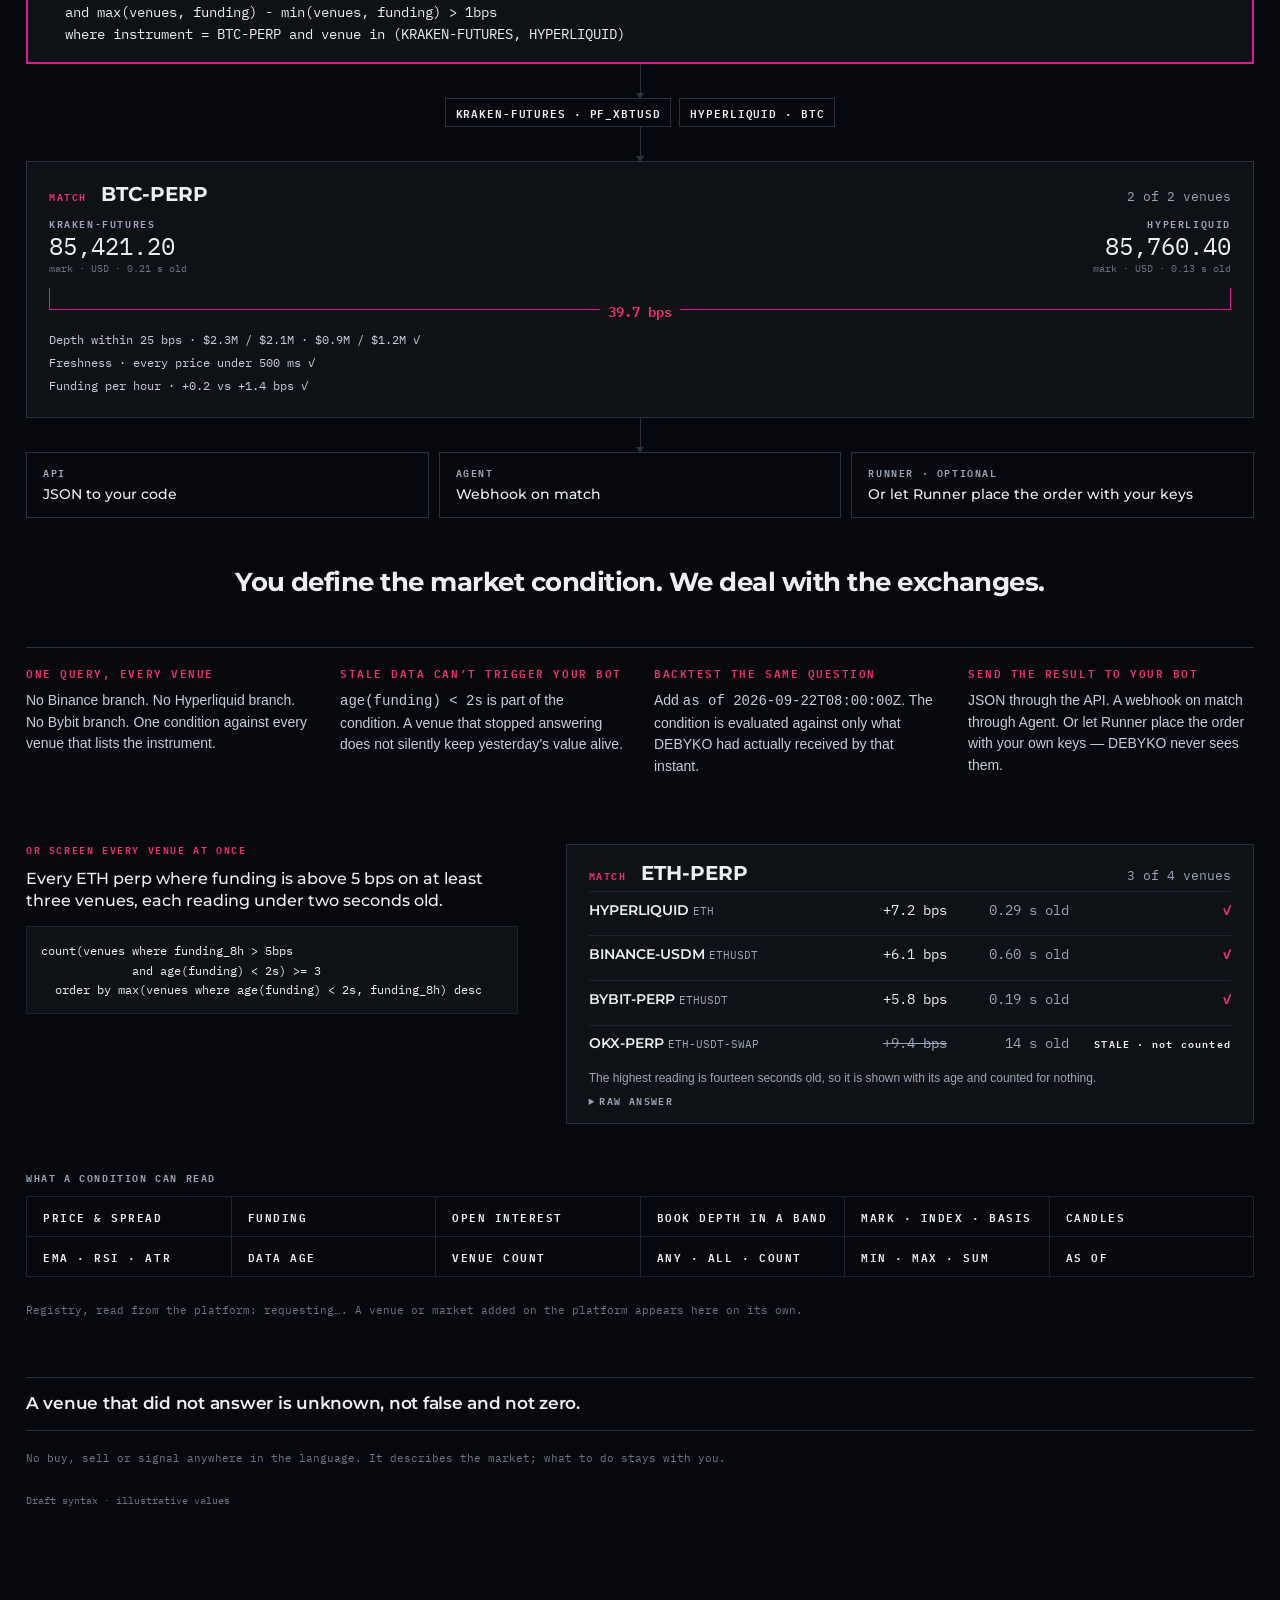
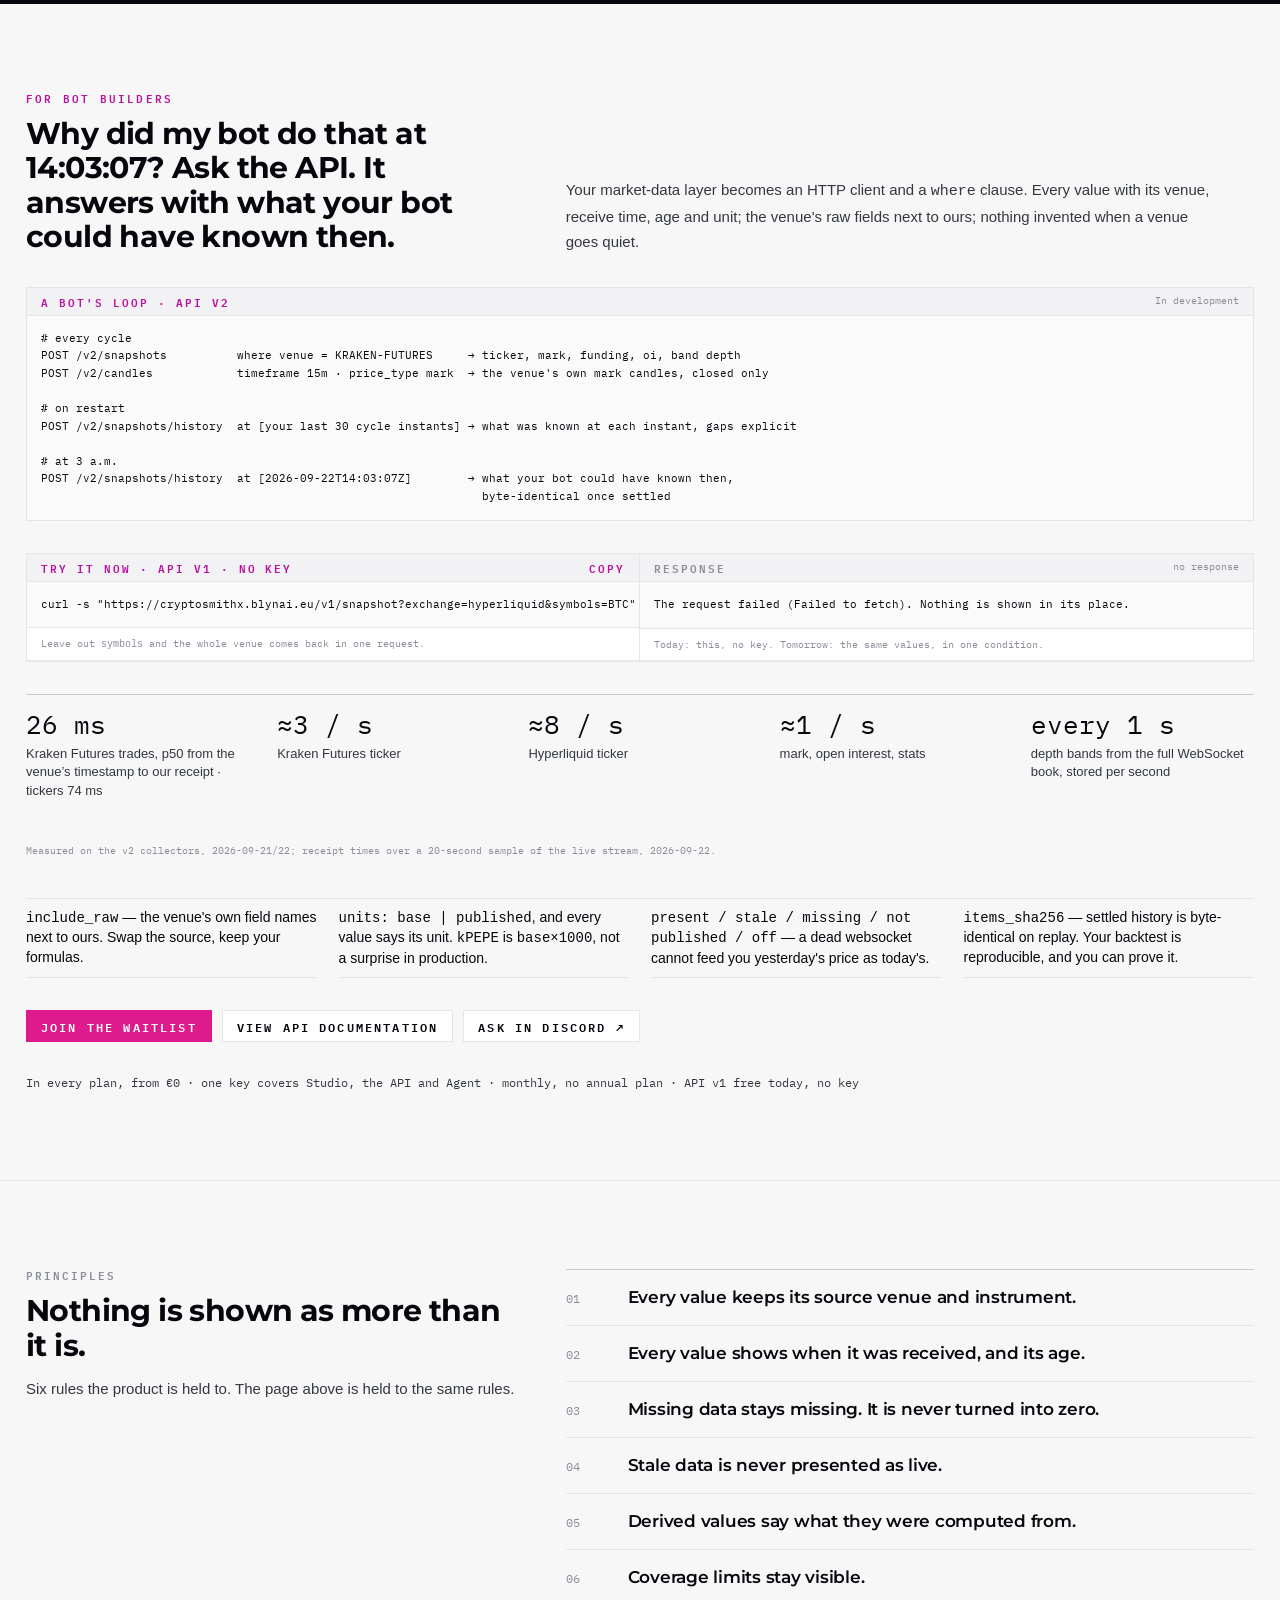
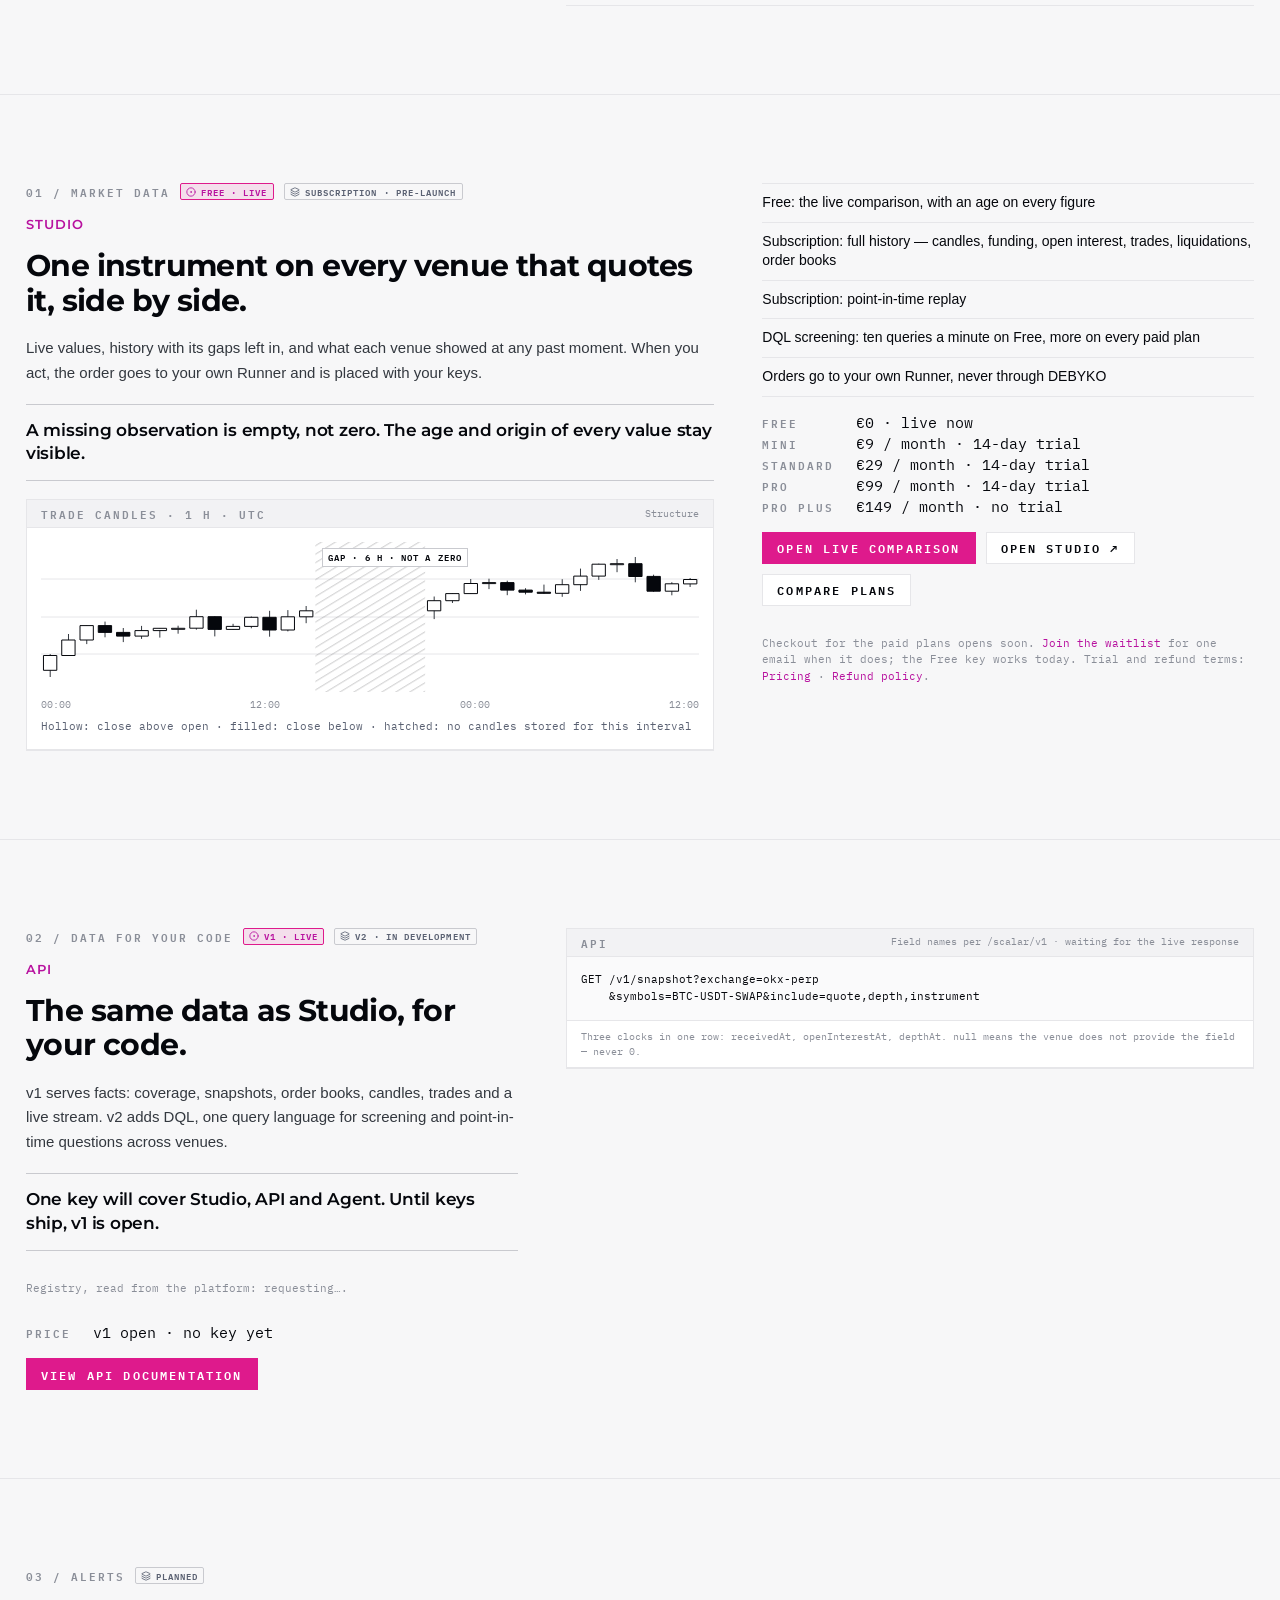
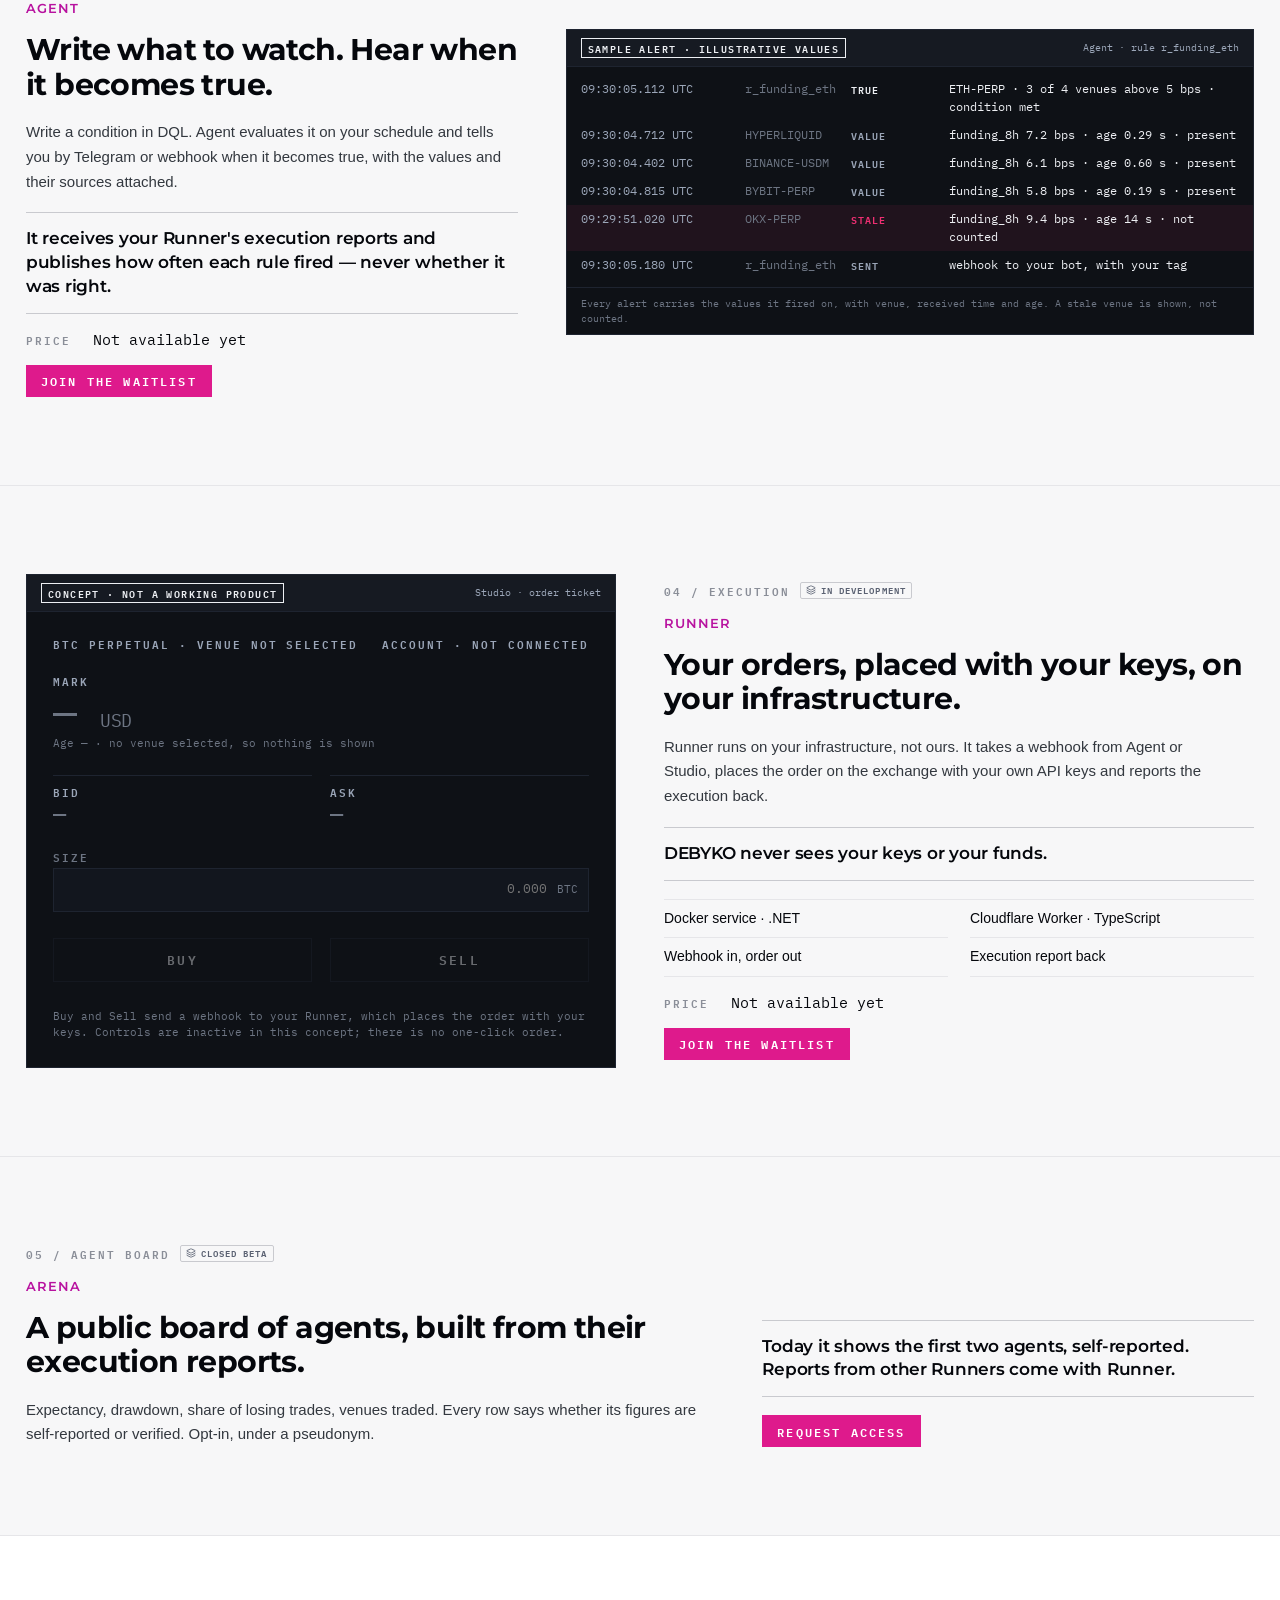
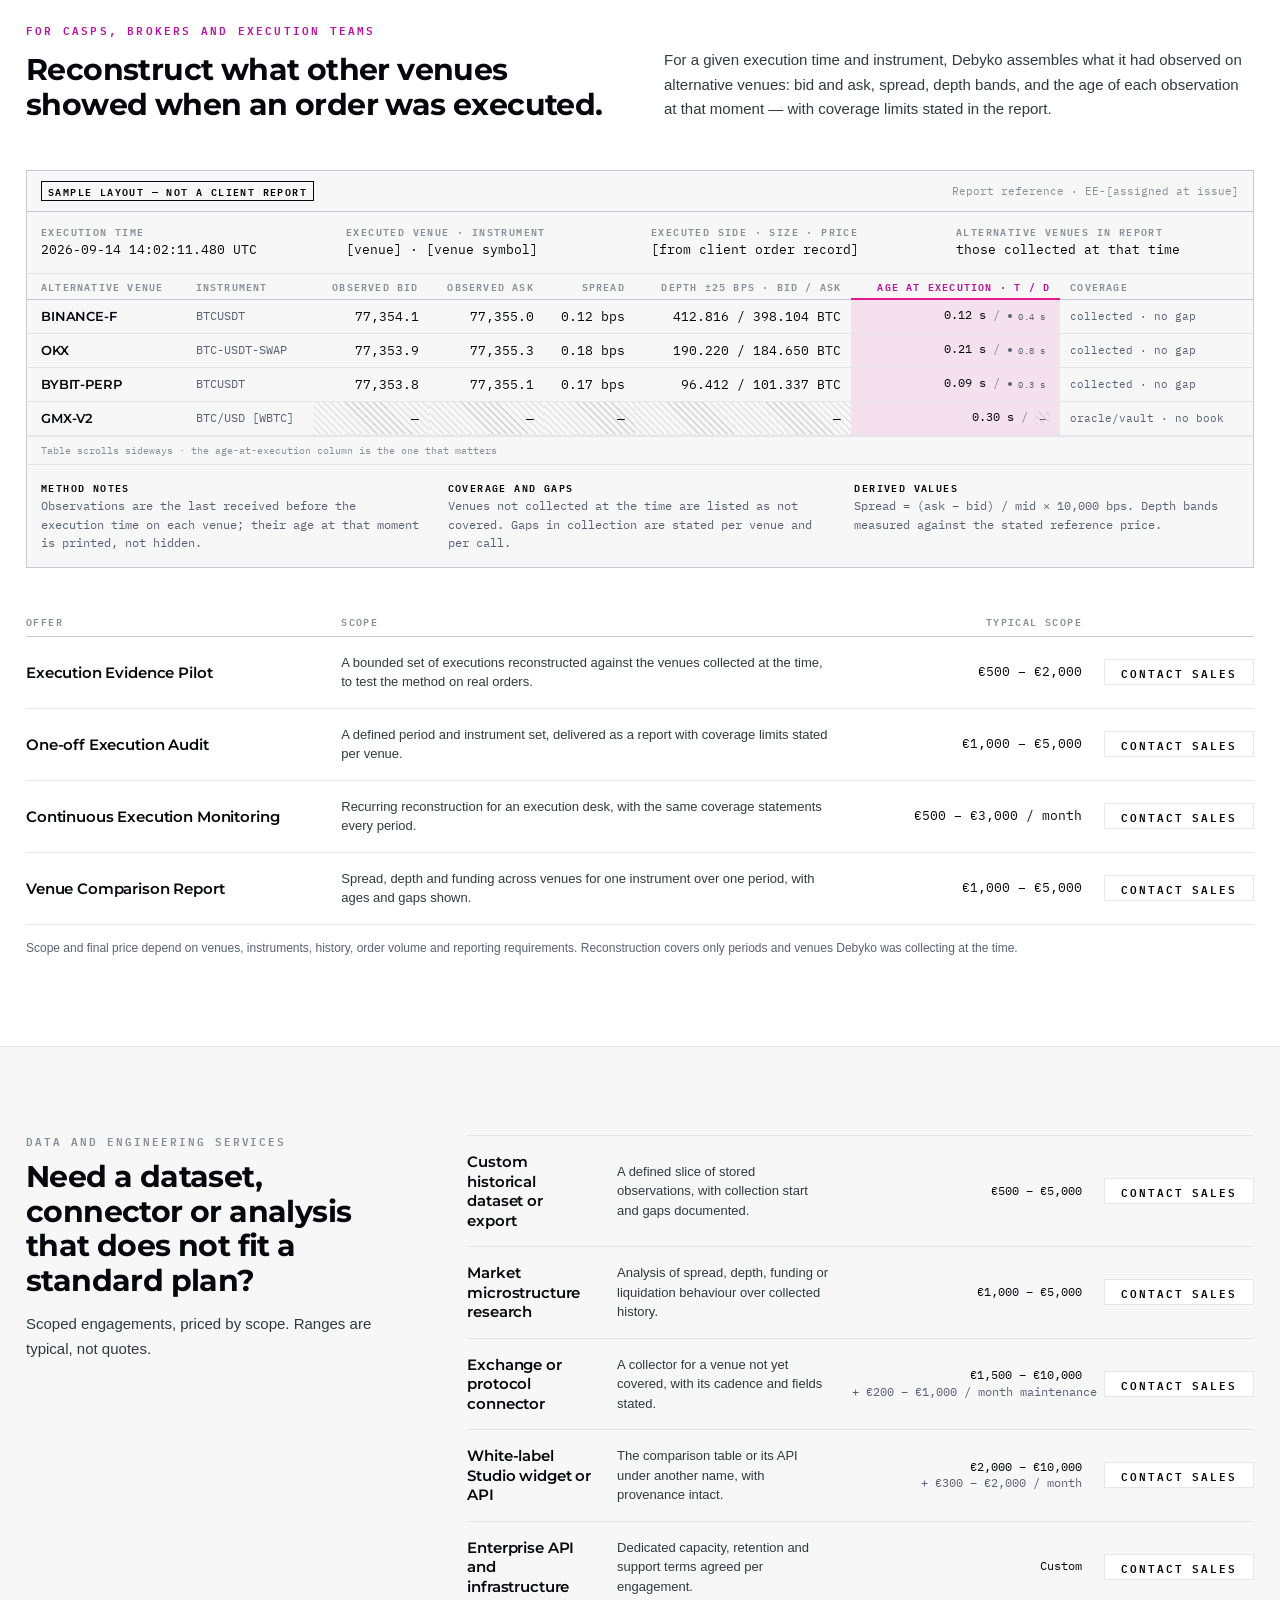
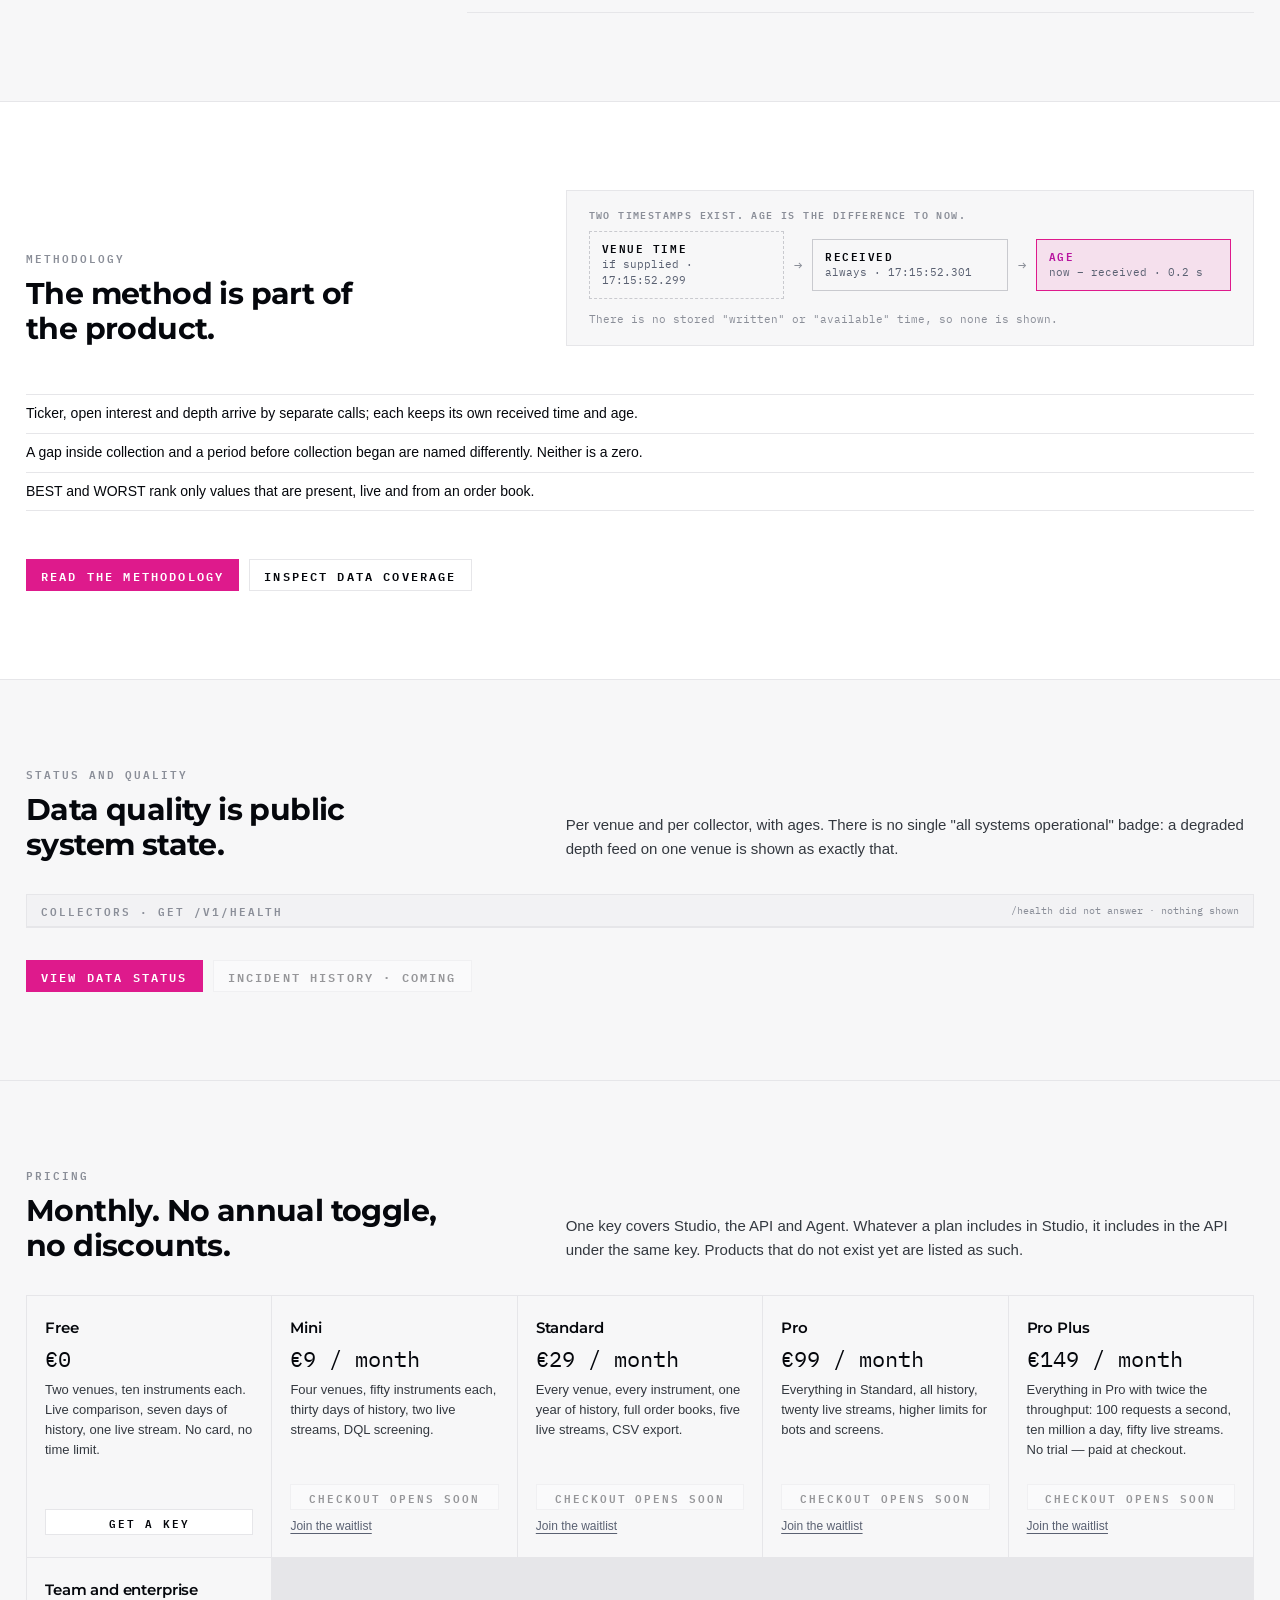
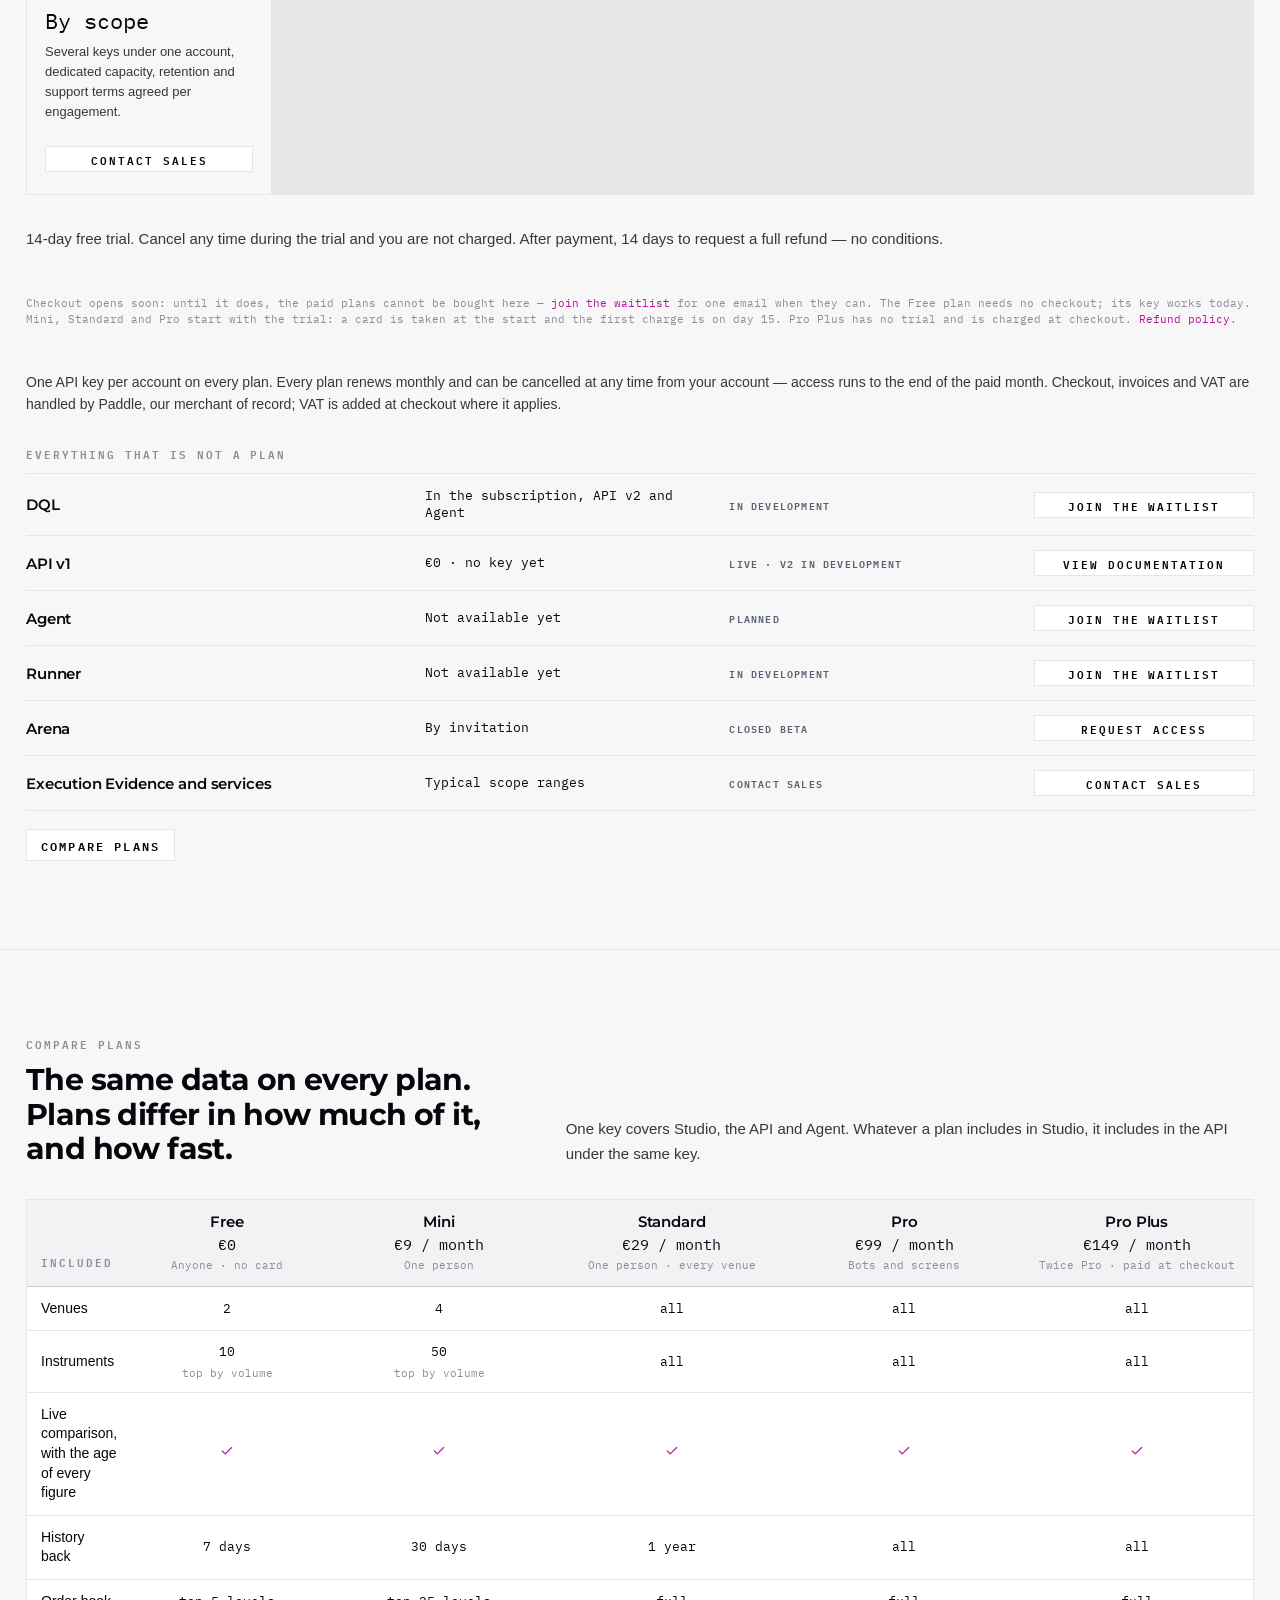
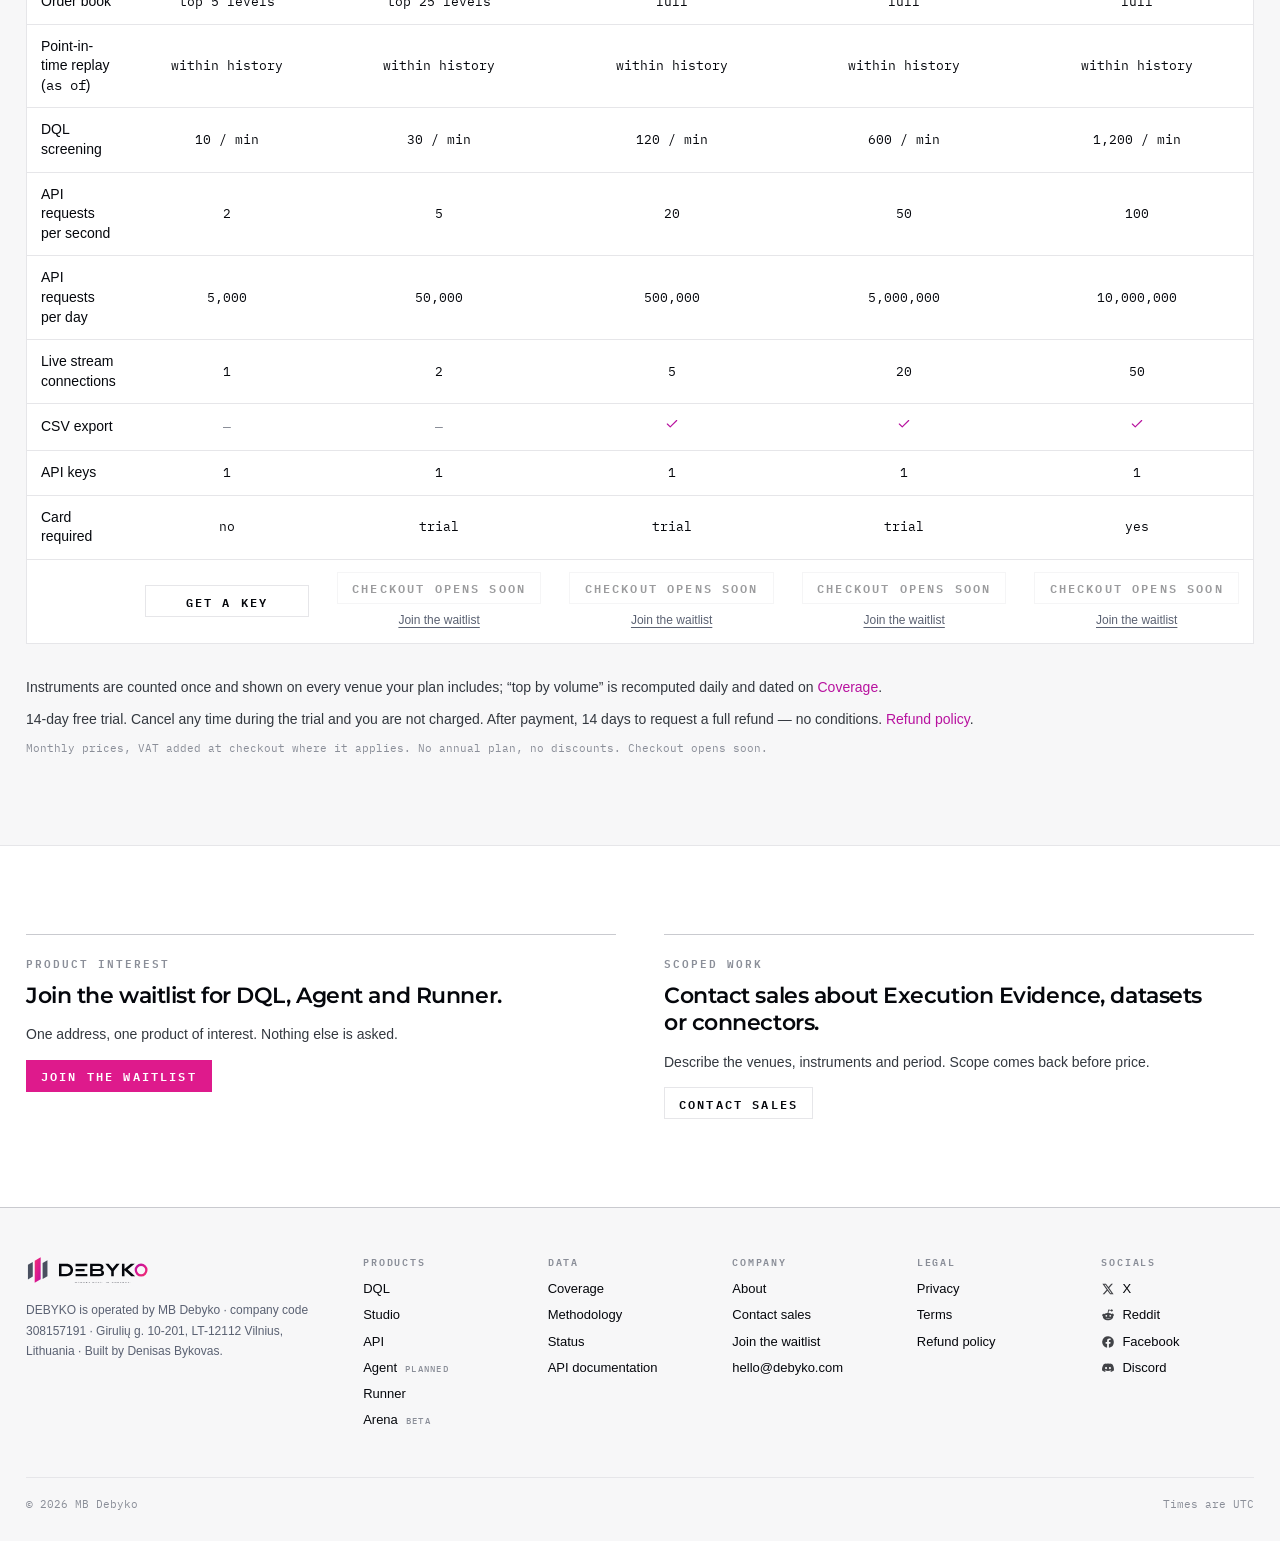
==== commit 78a8c330: "14-day trial on Mini, Standard and Pro, stated only by the plans renderer - plans.json: trial_days 1" ====
--- a/index.html
+++ b/index.html
@@ -411,12 +411,12 @@
         <li>Orders go to your own Runner, never through DEBYKO</li>
       </ul>
       <!-- plans-grid:begin -->
-      <!-- plans:sha256=9836bbf1616a342d631ff70e7f529038c2613ba3f76478ebfa153bdb61eb5410 -->
+      <!-- plans:sha256=ee0a7af430b2f7623643ae8daf62c02f5f50c017e966e55a4339b3069fa5ec65 -->
       <div class="price-grid">
         <span class="label">Free</span><span class="price-line__value">€0 · live now</span>
-        <span class="label">Mini</span><span class="price-line__value">€9 / month · 7-day trial</span>
-        <span class="label">Standard</span><span class="price-line__value">€29 / month · 7-day trial</span>
-        <span class="label">Pro</span><span class="price-line__value">€99 / month · 7-day trial</span>
+        <span class="label">Mini</span><span class="price-line__value">€9 / month · 14-day trial</span>
+        <span class="label">Standard</span><span class="price-line__value">€29 / month · 14-day trial</span>
+        <span class="label">Pro</span><span class="price-line__value">€99 / month · 14-day trial</span>
         <span class="label">Pro Plus</span><span class="price-line__value">€149 / month · no trial</span>
       </div>
       <!-- plans-grid:end -->
@@ -425,7 +425,7 @@
         <a class="btn" href="https://studio.debyko.com"><span>Open Studio ↗</span></a>
         <a class="btn" href="#plans" data-scroll="plans"><span>Compare plans</span></a>
       </div>
-      <p class="meta">Checkout for the paid plans opens soon. <a href="/?open=wait" data-open="wait" data-product="Studio subscription">Join the waitlist</a> for one email when it does; the Free key works today. <a href="/legal/refund/">Refund policy</a>: fourteen days on any payment, no conditions.</p>
+      <p class="meta">Checkout for the paid plans opens soon. <a href="/?open=wait" data-open="wait" data-product="Studio subscription">Join the waitlist</a> for one email when it does; the Free key works today. Trial and refund terms: <a href="#pricing" data-scroll="pricing">Pricing</a> · <a href="/legal/refund/">Refund policy</a>.</p>
     </div>
   </div>
 </section>
@@ -704,7 +704,7 @@
     </div>
 
     <!-- plans-cards:begin -->
-    <!-- plans:sha256=9836bbf1616a342d631ff70e7f529038c2613ba3f76478ebfa153bdb61eb5410 -->
+    <!-- plans:sha256=ee0a7af430b2f7623643ae8daf62c02f5f50c017e966e55a4339b3069fa5ec65 -->
     <div class="plan-cards">
       <div class="plan-card">
         <span class="plan-card__name">Free</span>
@@ -745,9 +745,13 @@
     </div>
     <!-- plans-cards:end -->
 
-    <p class="meta">Checkout opens soon: until it does, the paid plans cannot be bought here — <a href="/?open=wait" data-open="wait" data-product="Studio subscription">join the waitlist</a> for one email when they can. The Free plan needs no checkout; its key works today. Mini, Standard and Pro start with a seven-day trial: a card is taken and nothing is charged before day eight. Pro Plus has no trial and is charged at checkout. Cancel any time from your account.</p>
-
-    <p class="prose prose--sm">Mini, Standard and Pro run a seven-day trial with a card on file and nothing charged until day eight; cancel before that and nothing is charged at all. Pro Plus is bought outright: the card is charged at checkout and there is no trial. One API key per account on every plan. Every plan renews monthly and can be cancelled at any time from your account — access runs to the end of the paid month. Checkout, invoices and VAT are handled by Paddle, our merchant of record; VAT is added at checkout where it applies. Any payment can be refunded in full within fourteen days, for any reason: see the <a href="/legal/refund/">refund policy</a>.</p>
+    <!-- plans-note-pricing:begin -->
+    <!-- plans:sha256=ee0a7af430b2f7623643ae8daf62c02f5f50c017e966e55a4339b3069fa5ec65 -->
+    <p class="prose">14-day free trial. Cancel any time during the trial and you are not charged. After payment, 14 days to request a full refund — no conditions.</p>
+    <p class="meta">Checkout opens soon: until it does, the paid plans cannot be bought here — <a href="/?open=wait" data-open="wait" data-product="Studio subscription">join the waitlist</a> for one email when they can. The Free plan needs no checkout; its key works today. Mini, Standard and Pro start with the trial: a card is taken at the start and the first charge is on day 15. Pro Plus has no trial and is charged at checkout. <a href="/legal/refund/">Refund policy</a>.</p>
+    <!-- plans-note-pricing:end -->
+
+    <p class="prose prose--sm">One API key per account on every plan. Every plan renews monthly and can be cancelled at any time from your account — access runs to the end of the paid month. Checkout, invoices and VAT are handled by Paddle, our merchant of record; VAT is added at checkout where it applies.</p>
 
     <div class="stack gap-14">
       <div class="label">Everything that is not a plan</div>
@@ -777,7 +781,7 @@
     </div>
     <div class="panel scroll-x">
       <!-- plans-table:begin -->
-      <!-- plans:sha256=9836bbf1616a342d631ff70e7f529038c2613ba3f76478ebfa153bdb61eb5410 -->
+      <!-- plans:sha256=ee0a7af430b2f7623643ae8daf62c02f5f50c017e966e55a4339b3069fa5ec65 -->
       <table class="plans plans--5">
         <thead>
           <tr>
@@ -819,7 +823,11 @@
     </div>
     <div class="stack gap-10">
       <p class="prose prose--sm">Instruments are counted once and shown on every venue your plan includes; &ldquo;top by volume&rdquo; is recomputed daily and dated on <a href="/data/coverage/">Coverage</a>.</p>
-      <div class="meta">Monthly prices, VAT added at checkout where it applies. No annual plan, no discounts. Checkout opens soon · <a href="/legal/refund/">Refund policy</a>: fourteen days on any payment, no conditions.</div>
+      <!-- plans-note-compare:begin -->
+      <!-- plans:sha256=ee0a7af430b2f7623643ae8daf62c02f5f50c017e966e55a4339b3069fa5ec65 -->
+      <p class="prose prose--sm">14-day free trial. Cancel any time during the trial and you are not charged. After payment, 14 days to request a full refund — no conditions. <a href="/legal/refund/">Refund policy</a>.</p>
+      <!-- plans-note-compare:end -->
+      <div class="meta">Monthly prices, VAT added at checkout where it applies. No annual plan, no discounts. Checkout opens soon.</div>
     </div>
   </div>
 </section>
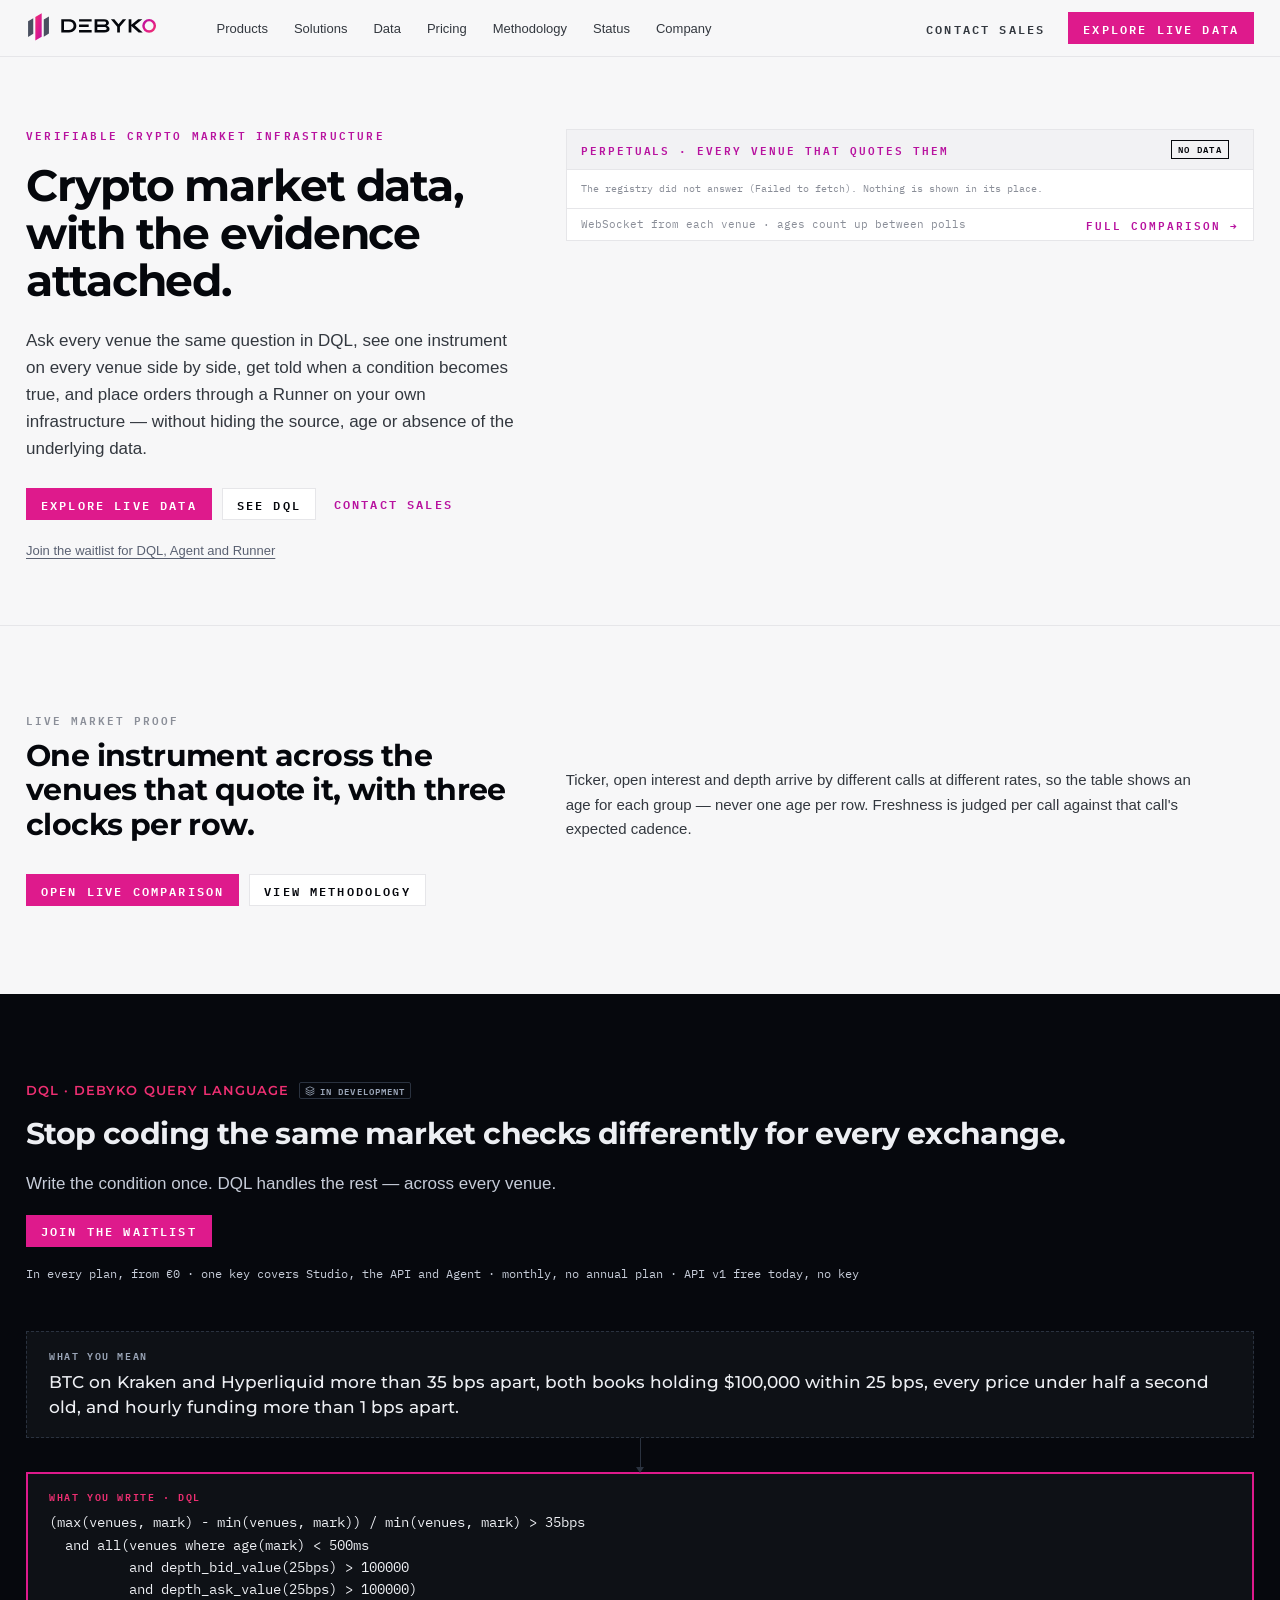
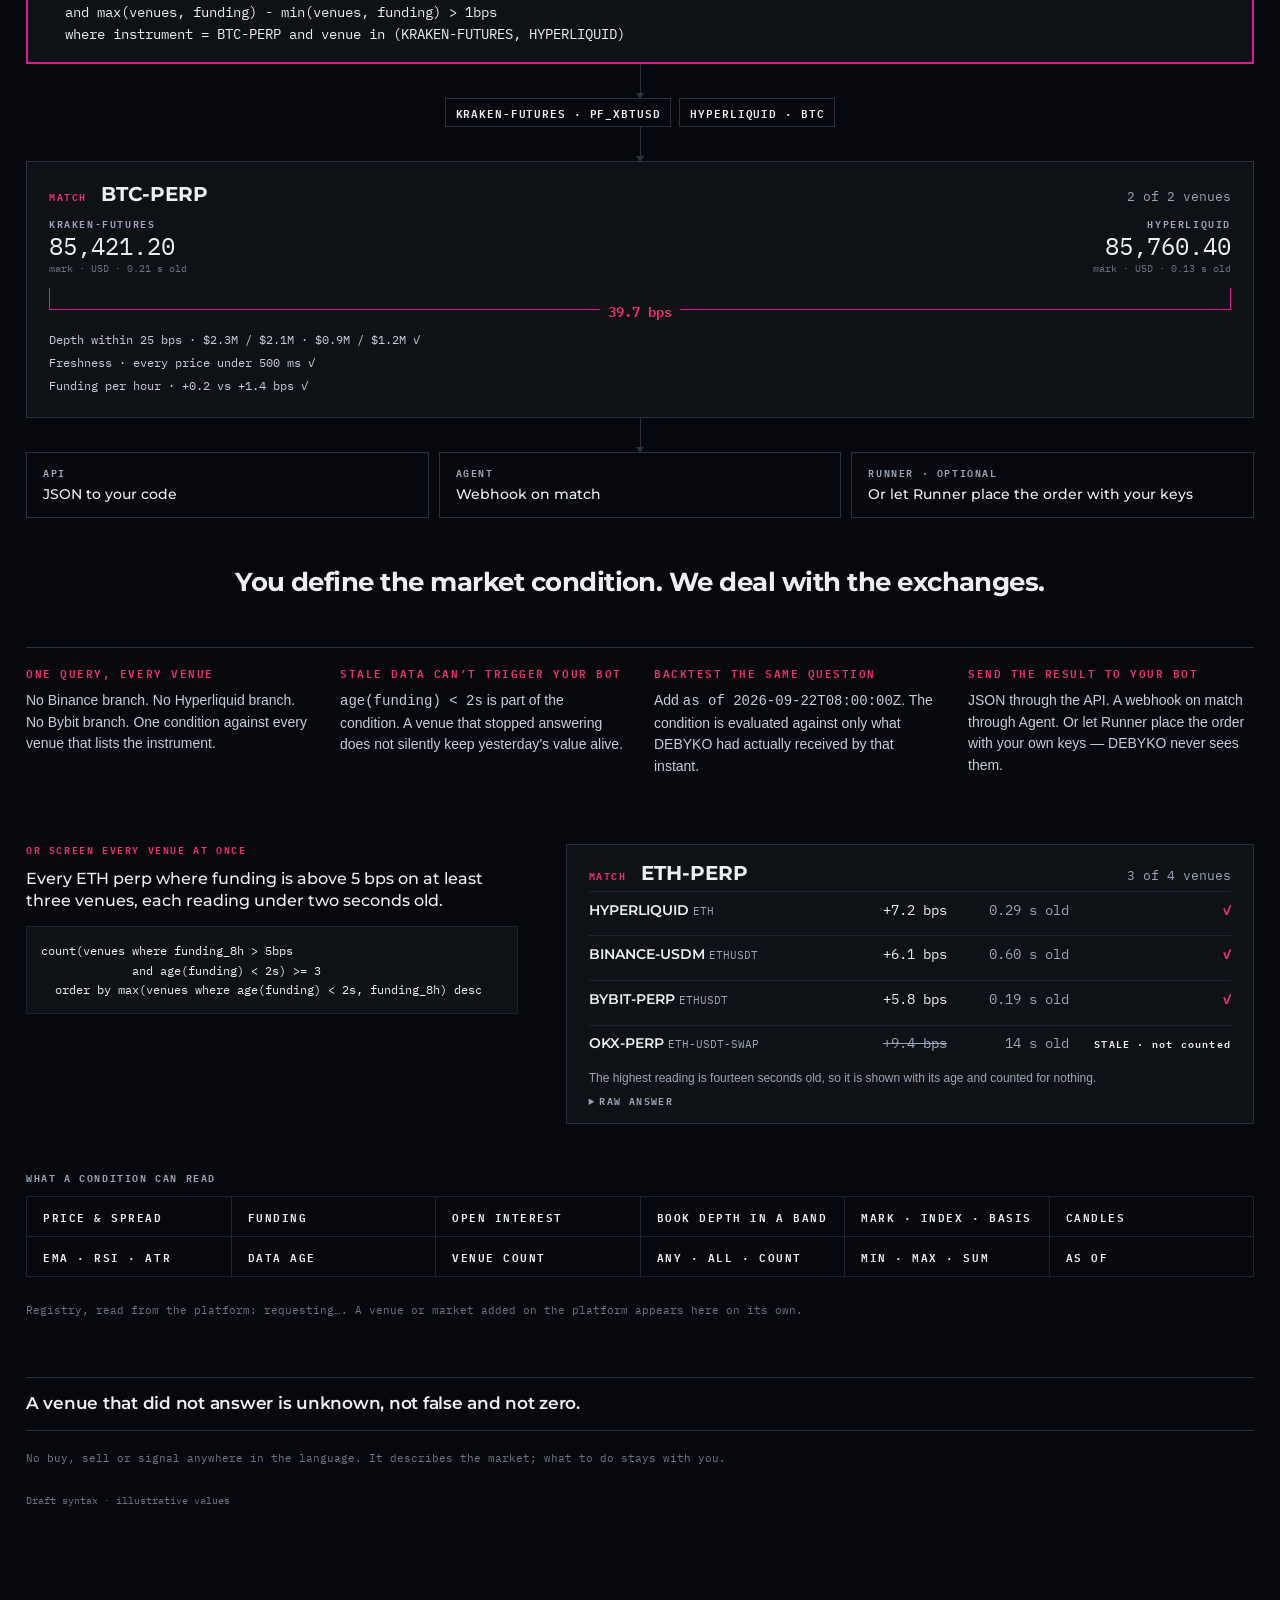
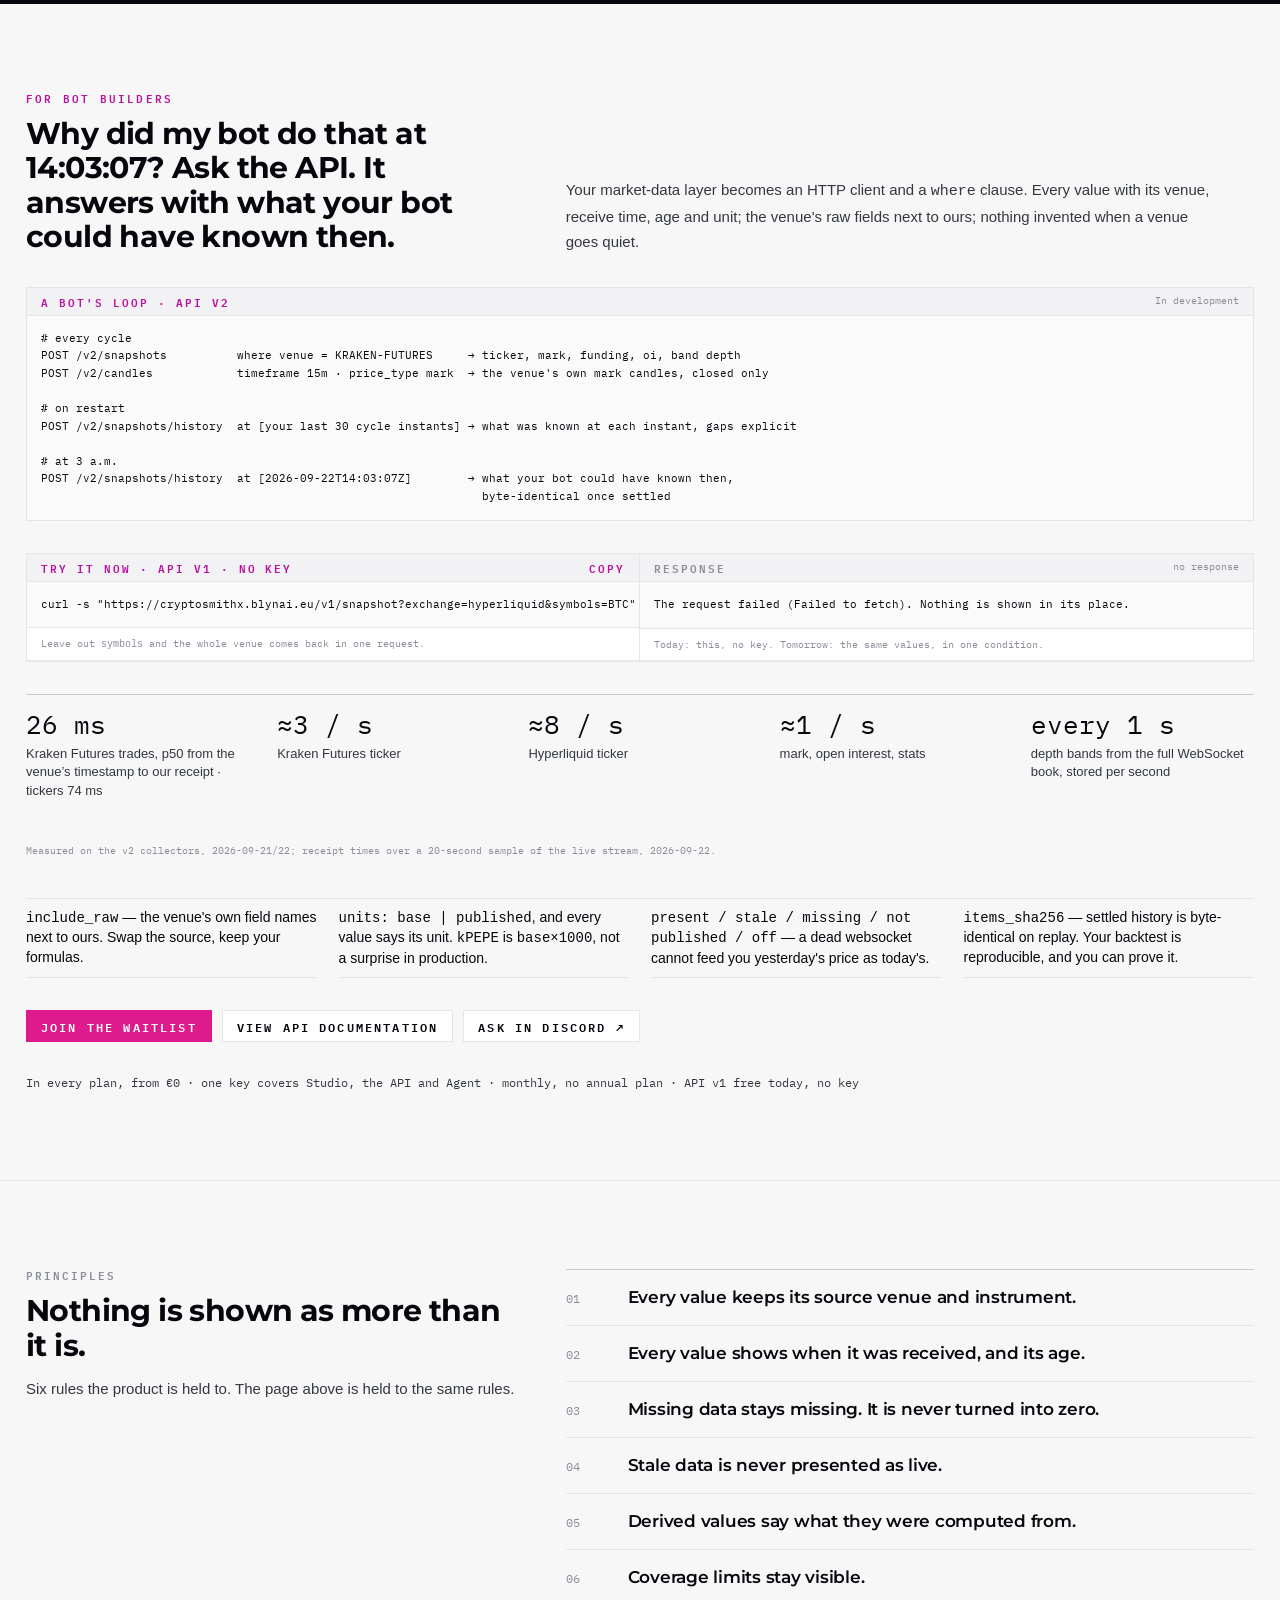
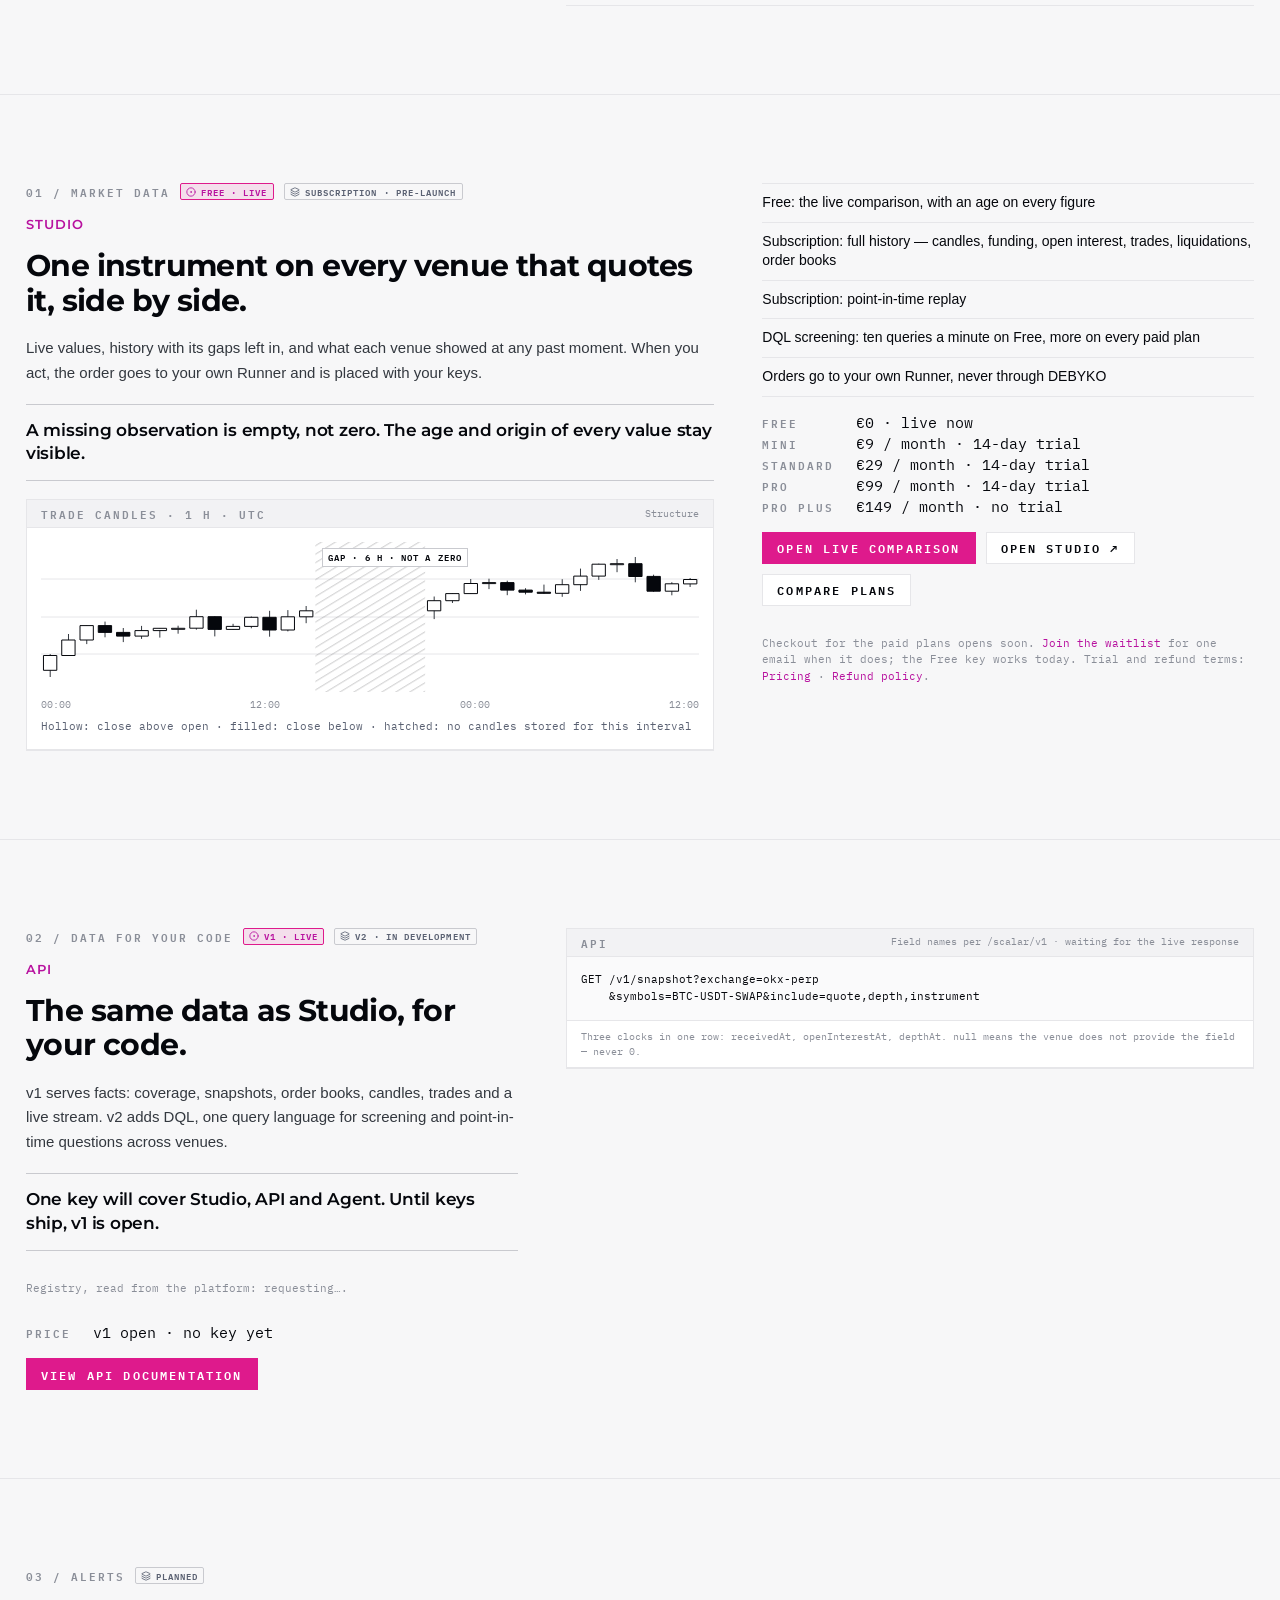
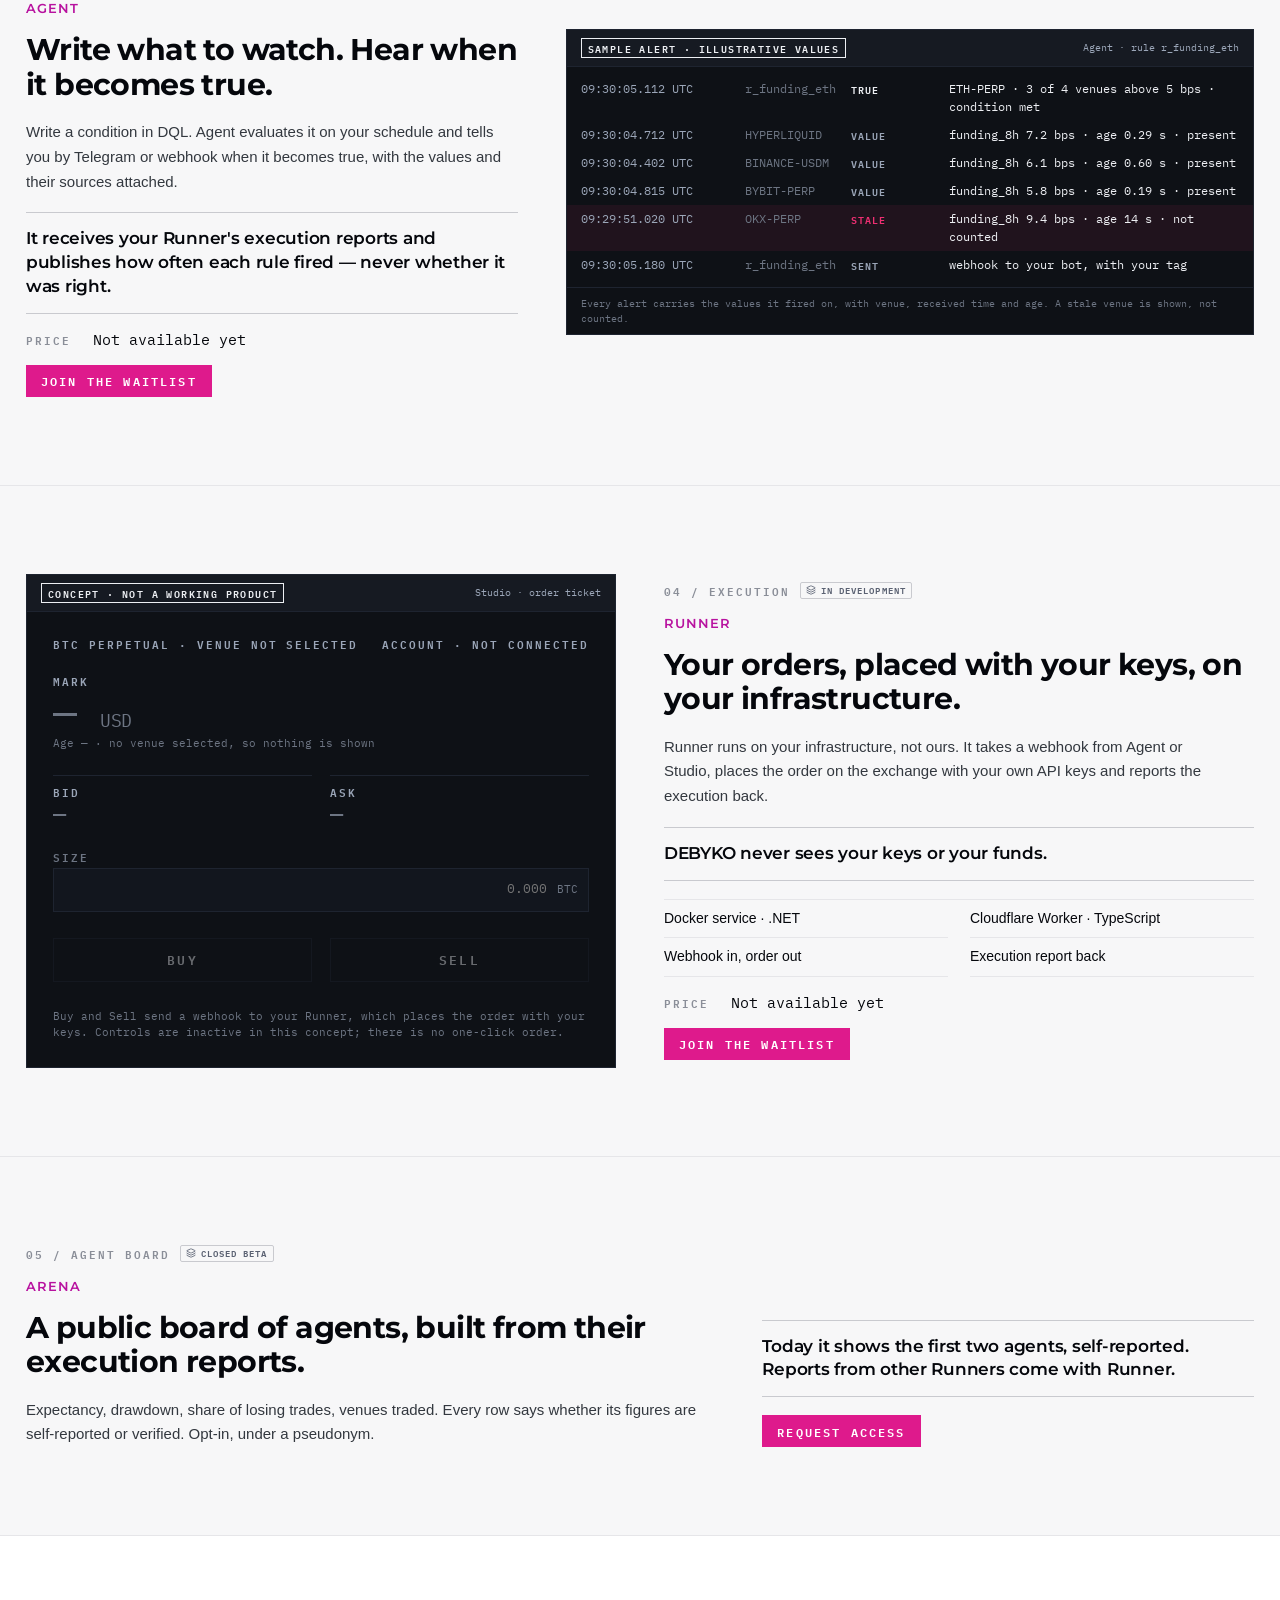
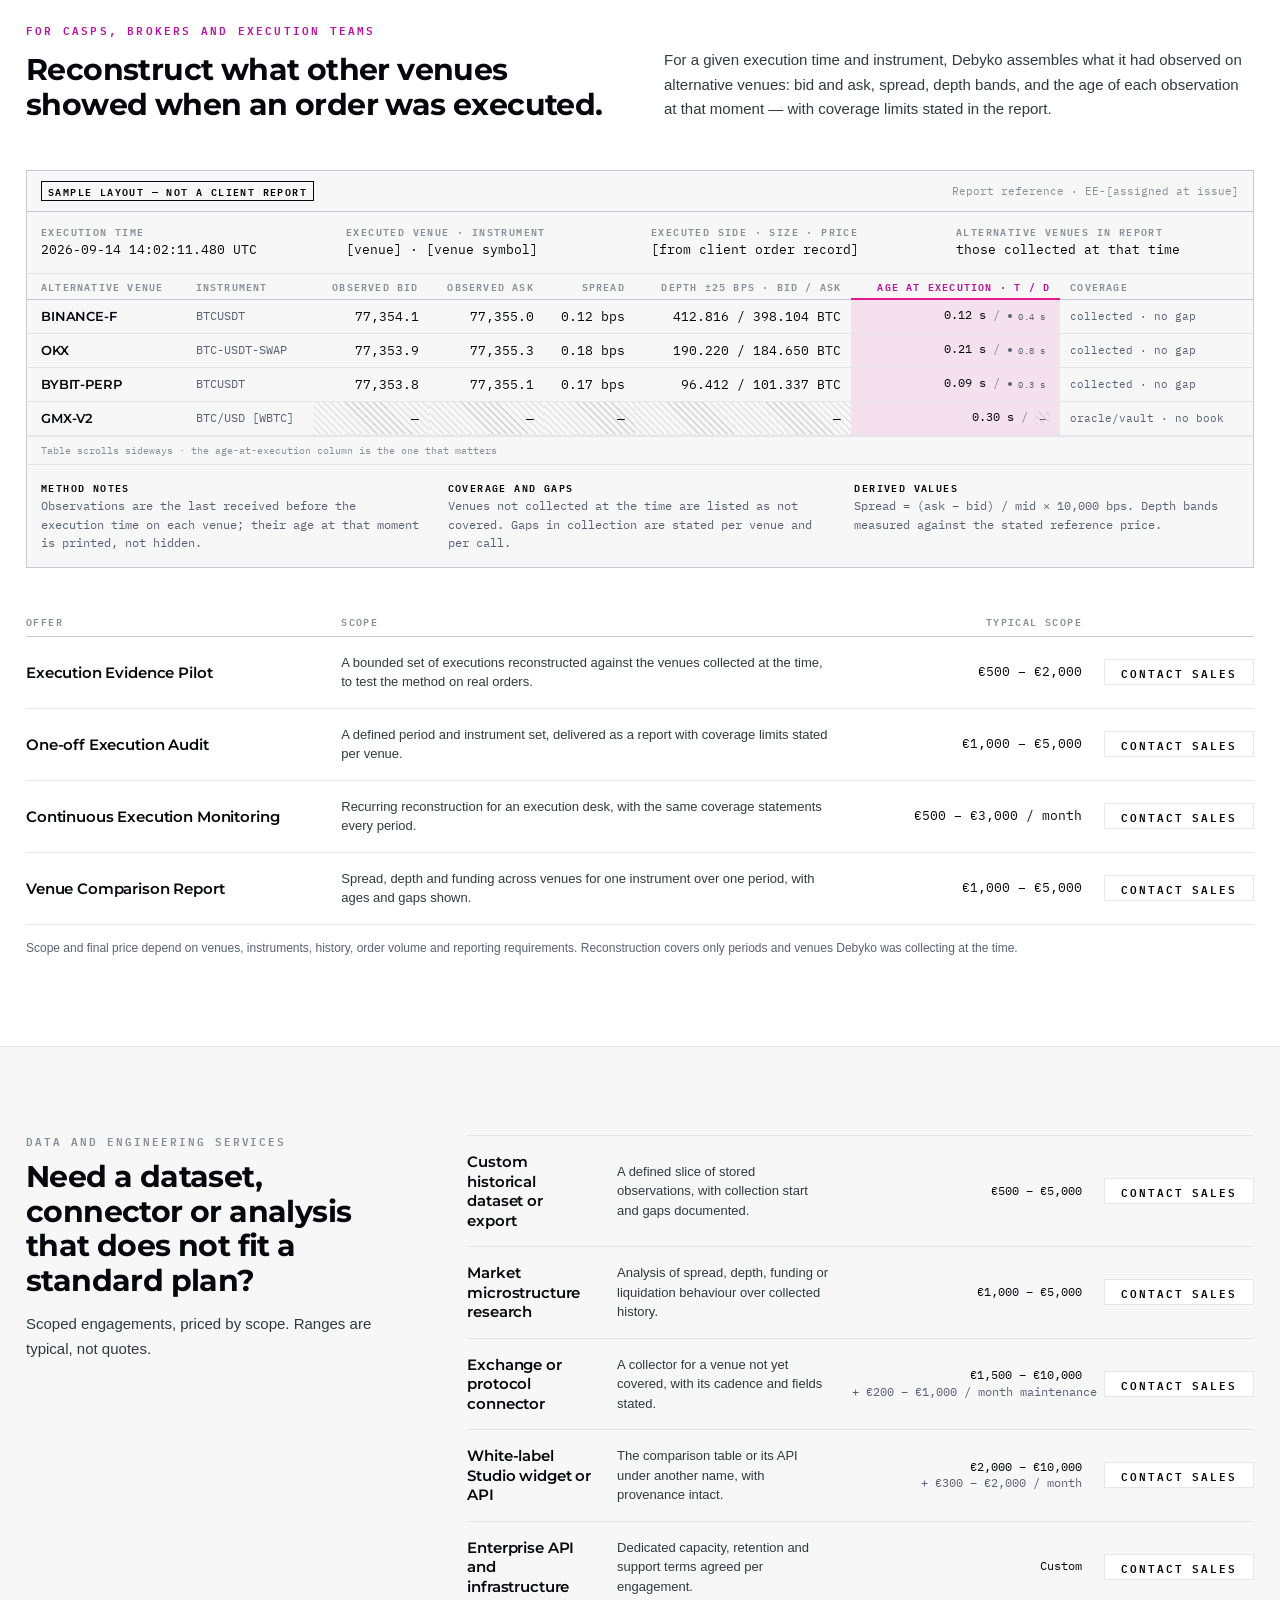
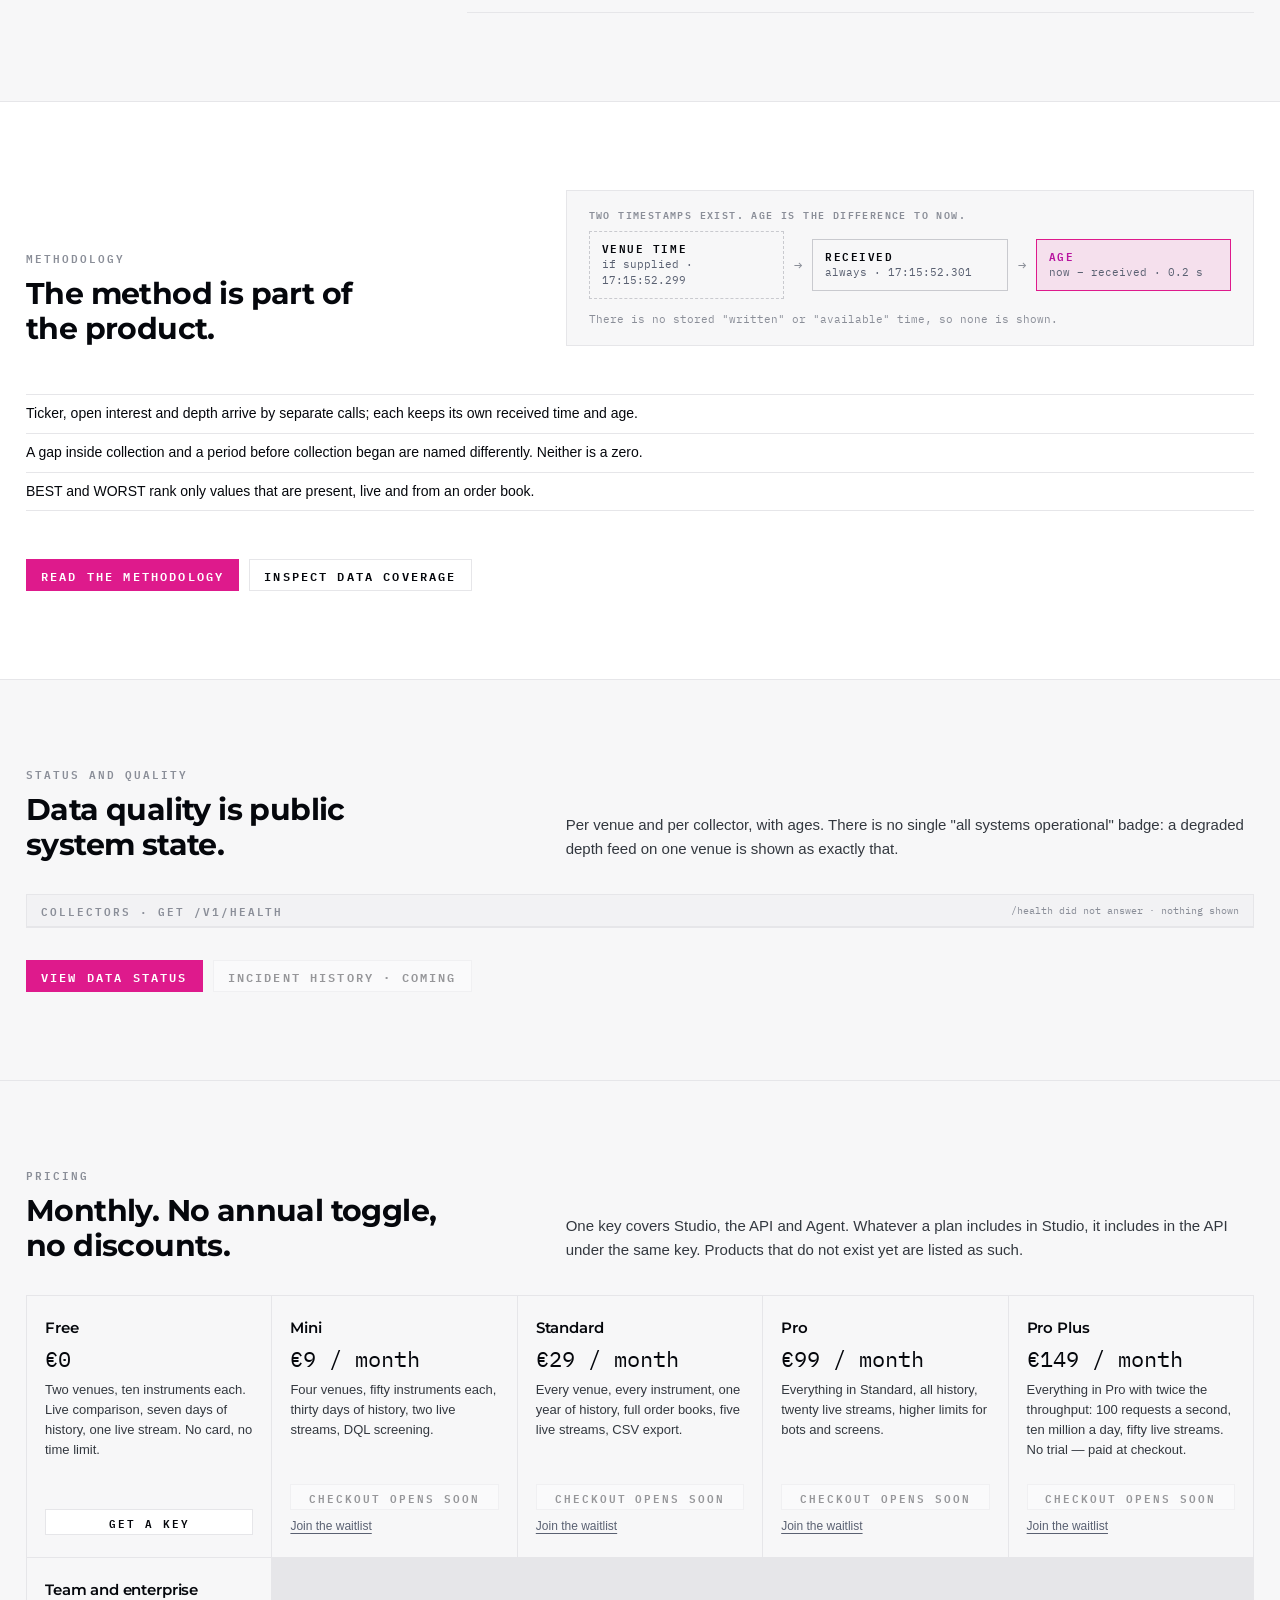
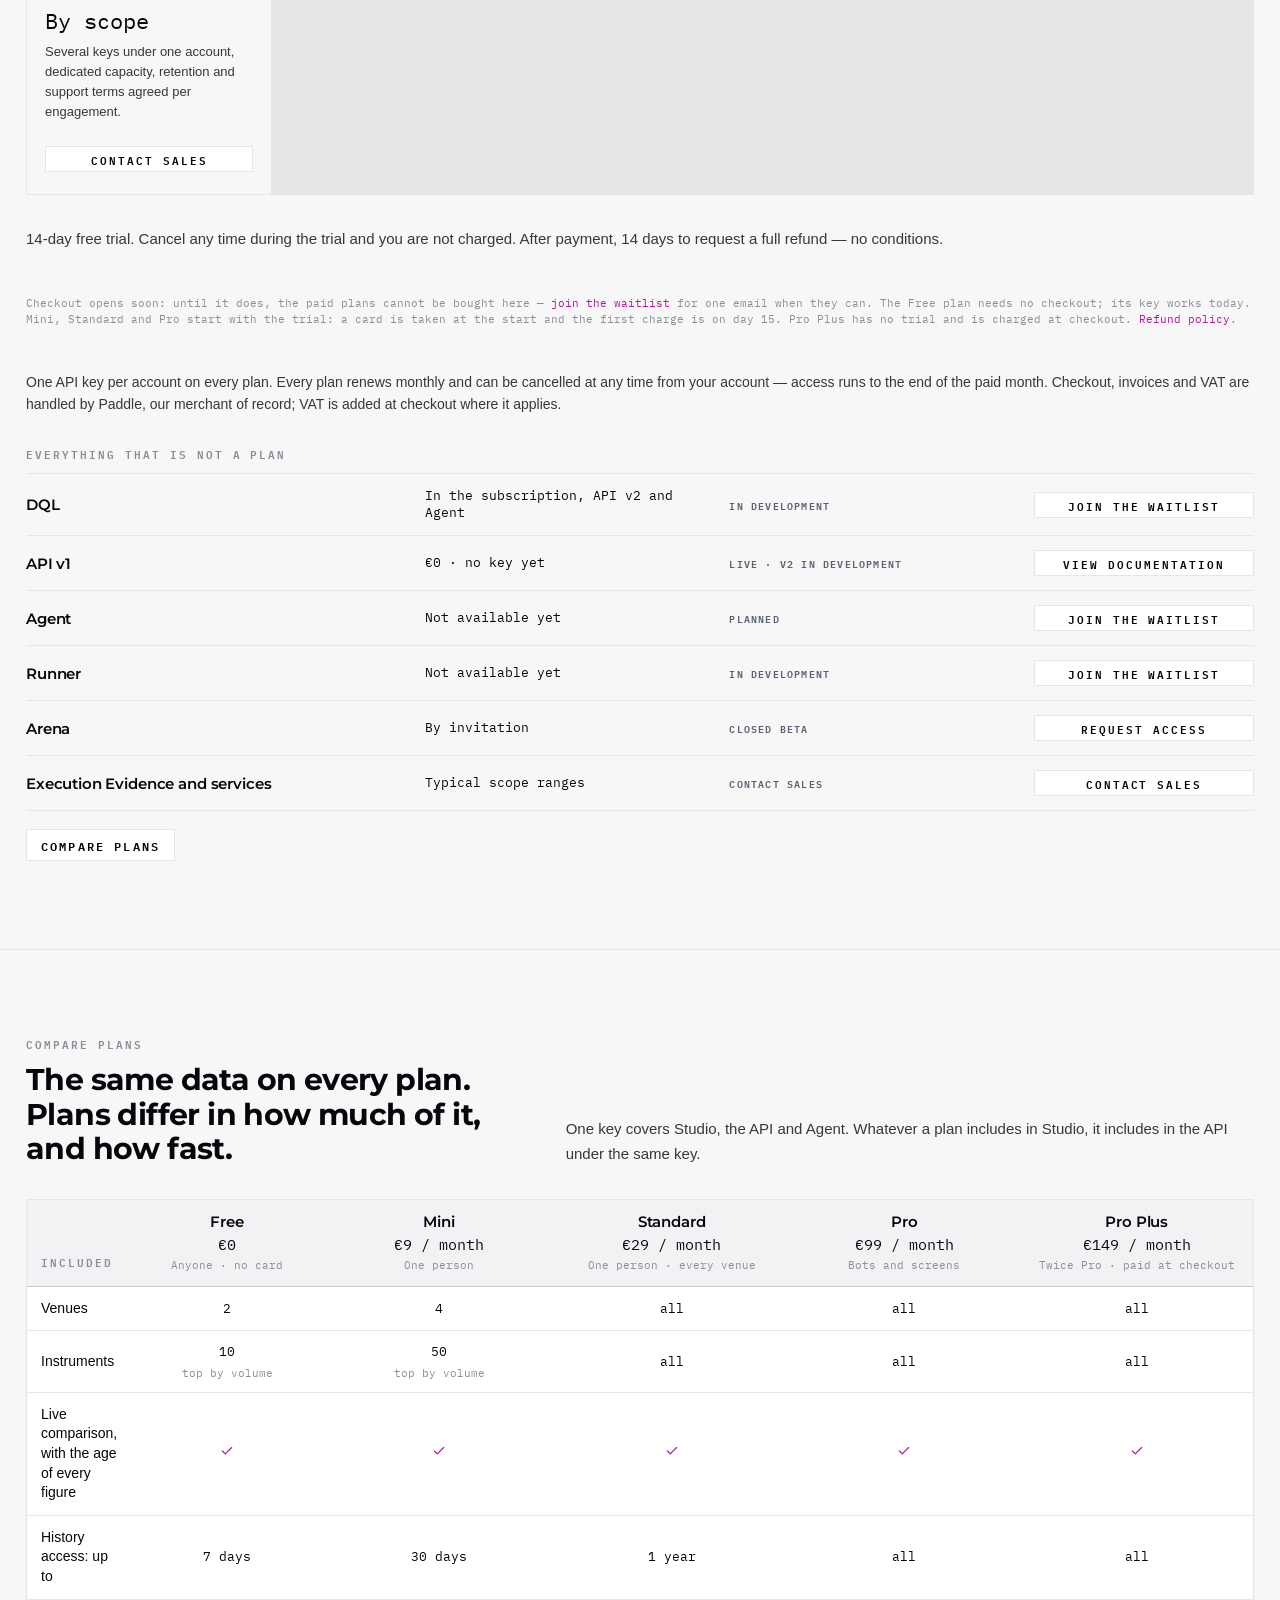
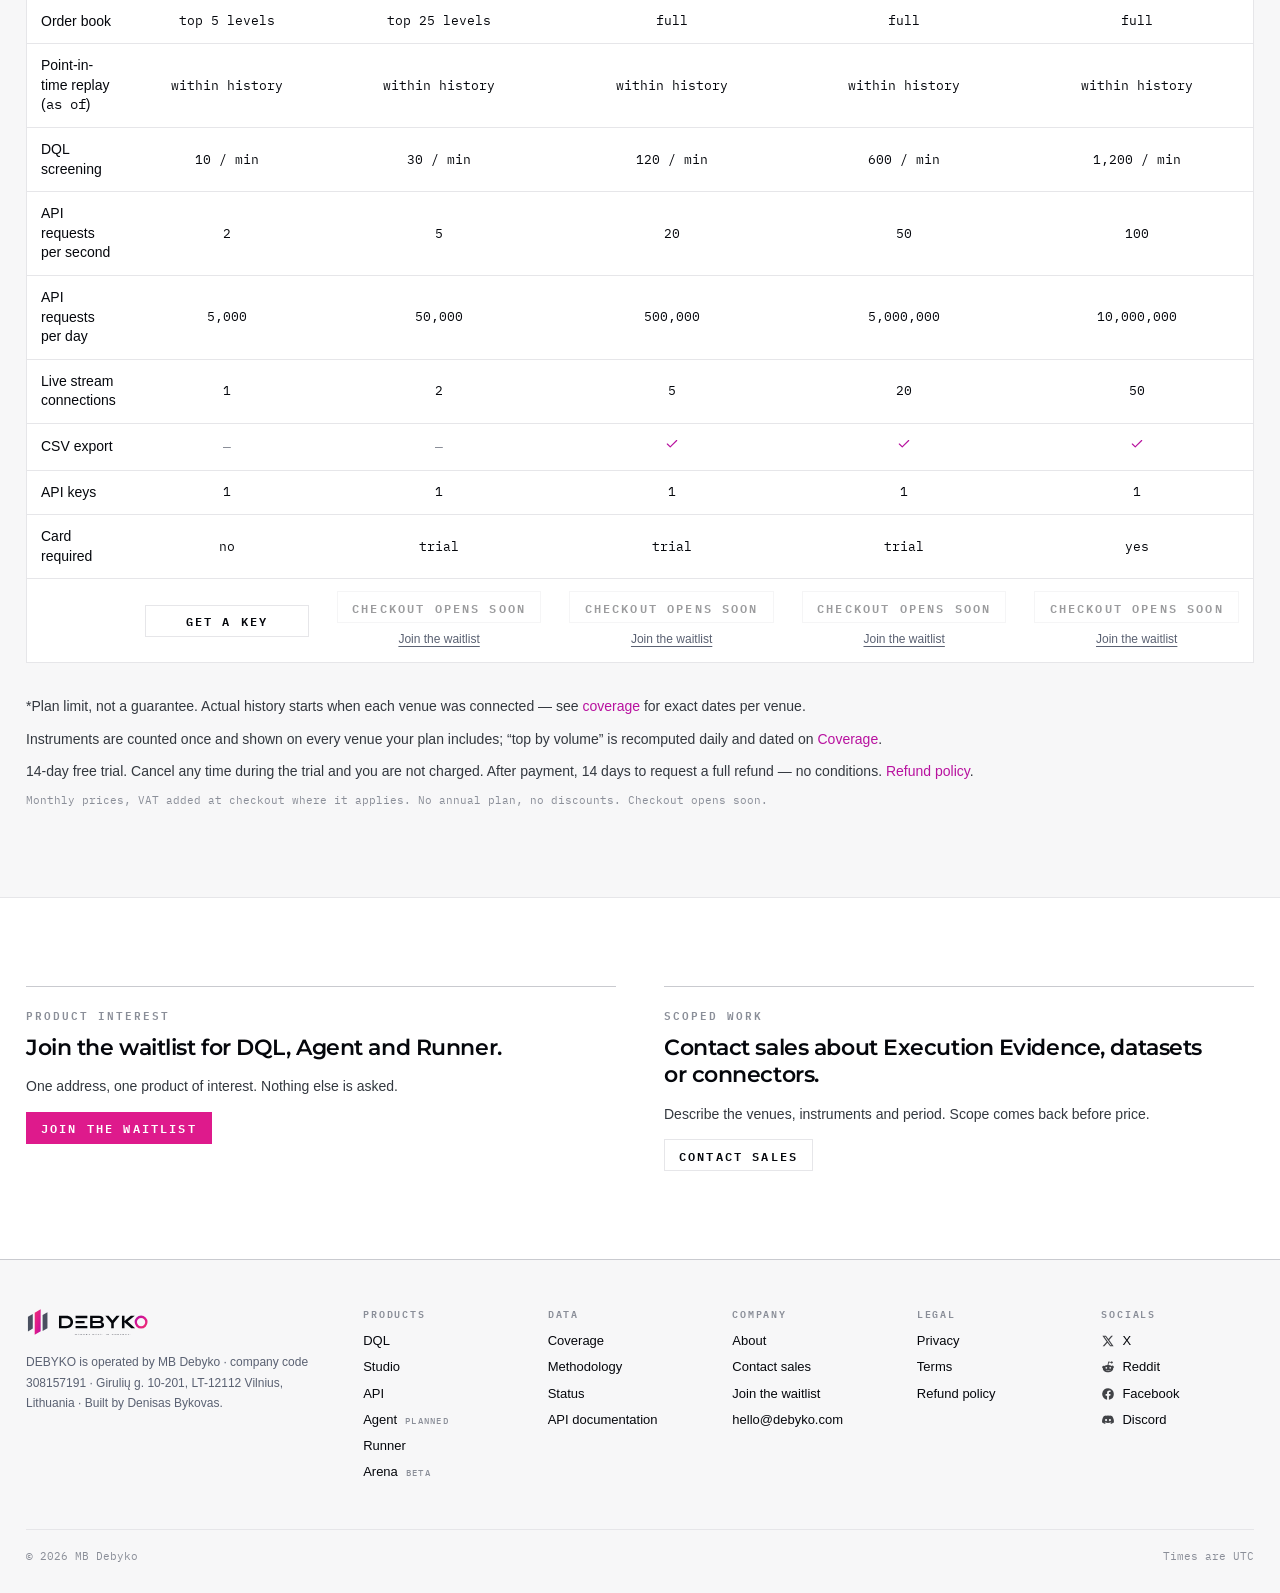
==== commit 456f56fb: "Plans: "History access: up to" and the history footnote under both tables Co-Authored-By: Claude Opu" ====
--- a/index.html
+++ b/index.html
@@ -797,7 +797,7 @@
           <tr><th scope="row">Venues</th><td><span class="plans__v">2</span></td><td><span class="plans__v">4</span></td><td><span class="plans__v">all</span></td><td><span class="plans__v">all</span></td><td><span class="plans__v">all</span></td></tr>
           <tr><th scope="row">Instruments</th><td><span class="plans__v">10</span><span class="plans__sub">top by volume</span></td><td><span class="plans__v">50</span><span class="plans__sub">top by volume</span></td><td><span class="plans__v">all</span></td><td><span class="plans__v">all</span></td><td><span class="plans__v">all</span></td></tr>
           <tr><th scope="row">Live comparison, with the age of every figure</th><td><svg class="icon plan-yes" width="14" height="14" viewBox="0 0 24 24" fill="none" stroke="currentColor" stroke-width="2" stroke-linecap="round" stroke-linejoin="round" aria-label="Included"><path d="M20 6 9 17l-5-5"/></svg></td><td><svg class="icon plan-yes" width="14" height="14" viewBox="0 0 24 24" fill="none" stroke="currentColor" stroke-width="2" stroke-linecap="round" stroke-linejoin="round" aria-label="Included"><path d="M20 6 9 17l-5-5"/></svg></td><td><svg class="icon plan-yes" width="14" height="14" viewBox="0 0 24 24" fill="none" stroke="currentColor" stroke-width="2" stroke-linecap="round" stroke-linejoin="round" aria-label="Included"><path d="M20 6 9 17l-5-5"/></svg></td><td><svg class="icon plan-yes" width="14" height="14" viewBox="0 0 24 24" fill="none" stroke="currentColor" stroke-width="2" stroke-linecap="round" stroke-linejoin="round" aria-label="Included"><path d="M20 6 9 17l-5-5"/></svg></td><td><svg class="icon plan-yes" width="14" height="14" viewBox="0 0 24 24" fill="none" stroke="currentColor" stroke-width="2" stroke-linecap="round" stroke-linejoin="round" aria-label="Included"><path d="M20 6 9 17l-5-5"/></svg></td></tr>
-          <tr><th scope="row">History back</th><td><span class="plans__v">7 days</span></td><td><span class="plans__v">30 days</span></td><td><span class="plans__v">1 year</span></td><td><span class="plans__v">all</span></td><td><span class="plans__v">all</span></td></tr>
+          <tr><th scope="row">History access: up to</th><td><span class="plans__v">7 days</span></td><td><span class="plans__v">30 days</span></td><td><span class="plans__v">1 year</span></td><td><span class="plans__v">all</span></td><td><span class="plans__v">all</span></td></tr>
           <tr><th scope="row">Order book</th><td><span class="plans__v">top 5 levels</span></td><td><span class="plans__v">top 25 levels</span></td><td><span class="plans__v">full</span></td><td><span class="plans__v">full</span></td><td><span class="plans__v">full</span></td></tr>
           <tr><th scope="row">Point-in-time replay (<span class="mono">as of</span>)</th><td><span class="plans__v">within history</span></td><td><span class="plans__v">within history</span></td><td><span class="plans__v">within history</span></td><td><span class="plans__v">within history</span></td><td><span class="plans__v">within history</span></td></tr>
           <tr><th scope="row">DQL screening</th><td><span class="plans__v">10 / min</span></td><td><span class="plans__v">30 / min</span></td><td><span class="plans__v">120 / min</span></td><td><span class="plans__v">600 / min</span></td><td><span class="plans__v">1,200 / min</span></td></tr>
@@ -822,6 +822,10 @@
       <!-- plans-table:end -->
     </div>
     <div class="stack gap-10">
+      <!-- plans-note-history:begin -->
+      <!-- plans:sha256=ee0a7af430b2f7623643ae8daf62c02f5f50c017e966e55a4339b3069fa5ec65 -->
+      <p class="prose prose--sm">*Plan limit, not a guarantee. Actual history starts when each venue was connected — see <a href="/data/coverage/">coverage</a> for exact dates per venue.</p>
+      <!-- plans-note-history:end -->
       <p class="prose prose--sm">Instruments are counted once and shown on every venue your plan includes; &ldquo;top by volume&rdquo; is recomputed daily and dated on <a href="/data/coverage/">Coverage</a>.</p>
       <!-- plans-note-compare:begin -->
       <!-- plans:sha256=ee0a7af430b2f7623643ae8daf62c02f5f50c017e966e55a4339b3069fa5ec65 -->
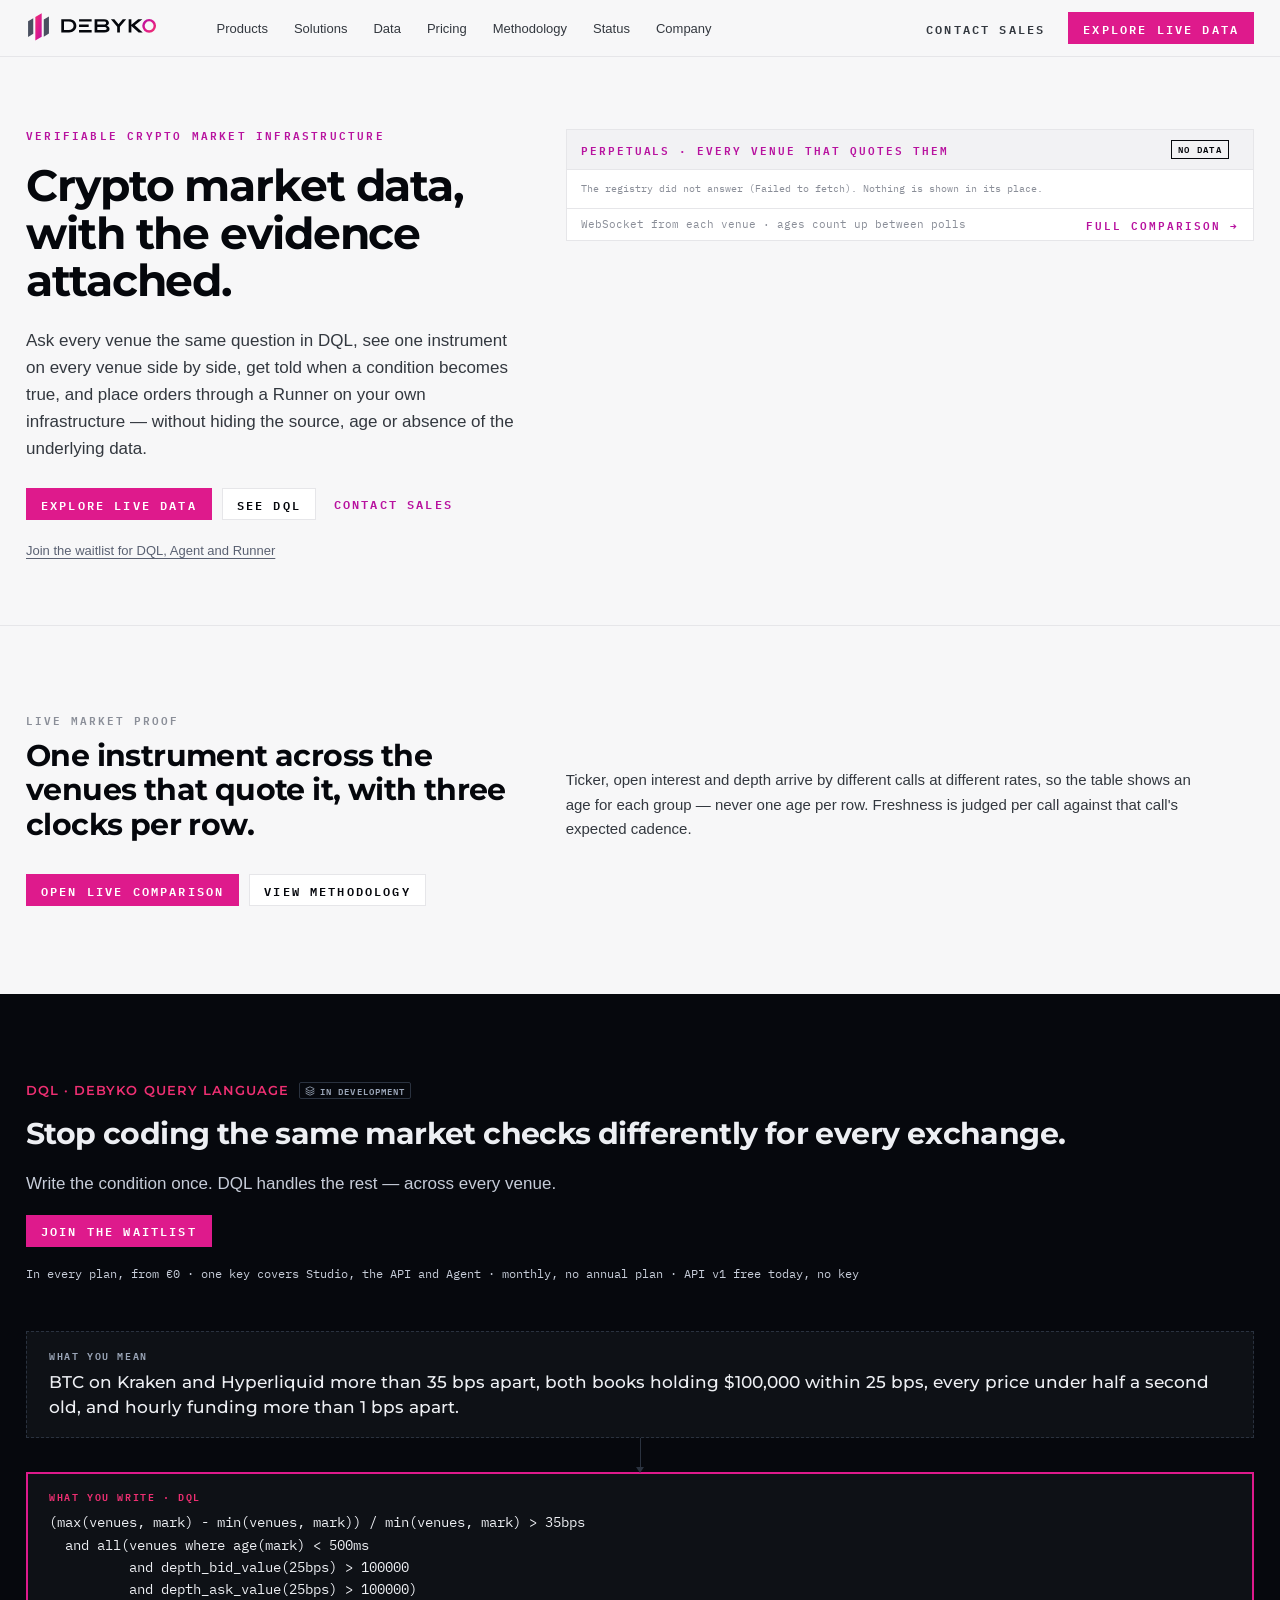
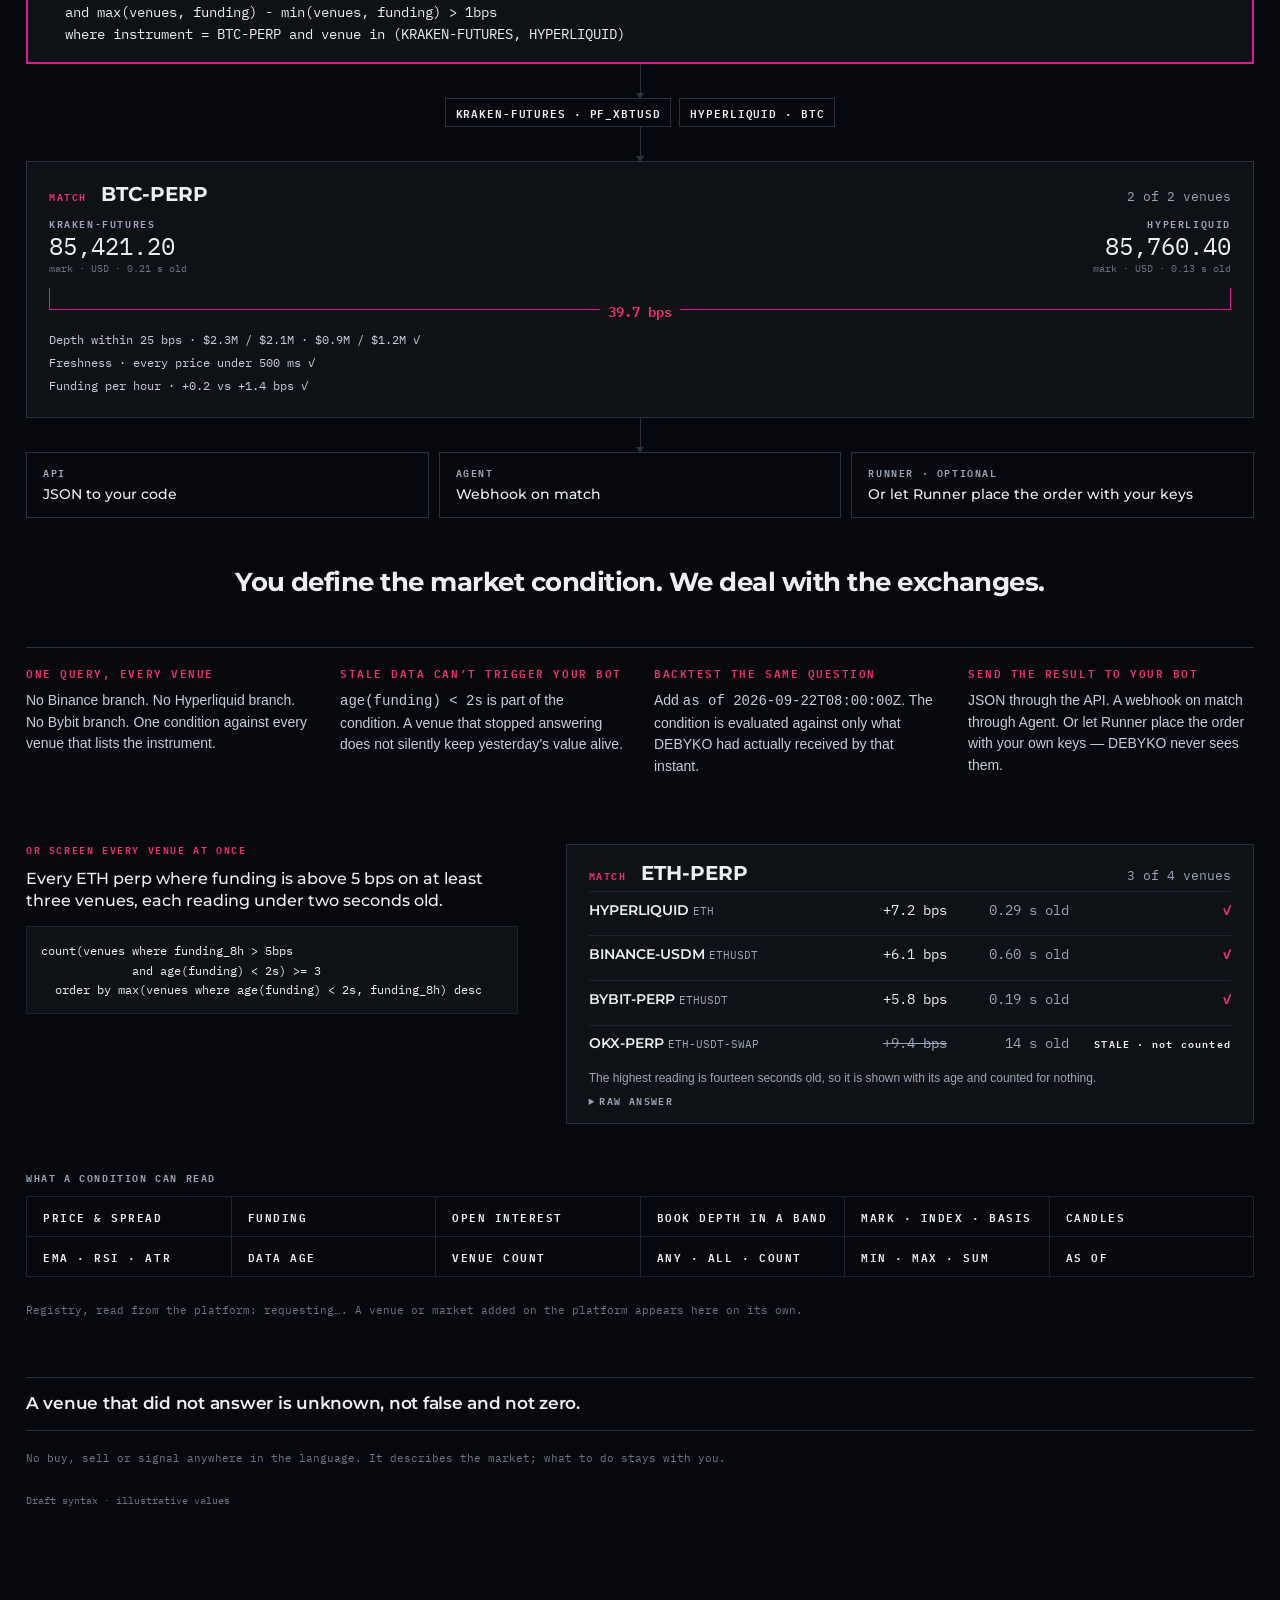
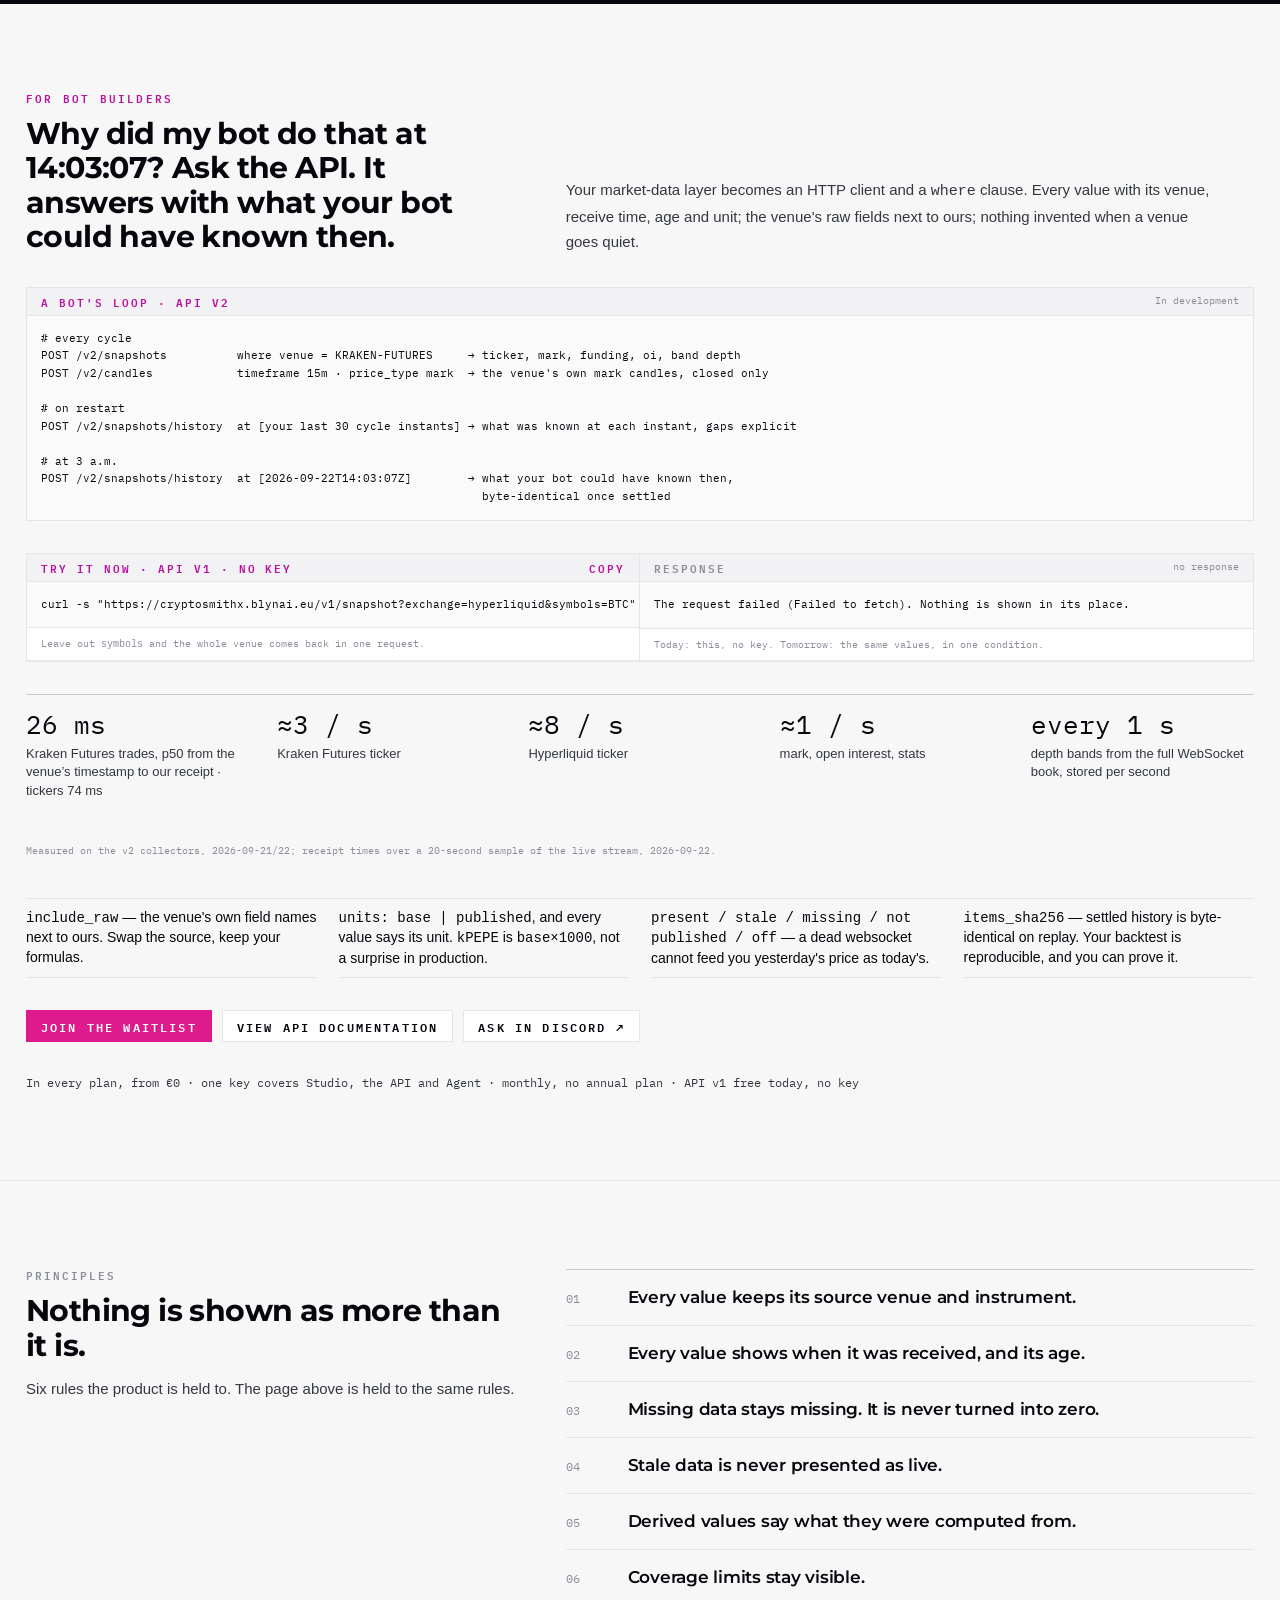
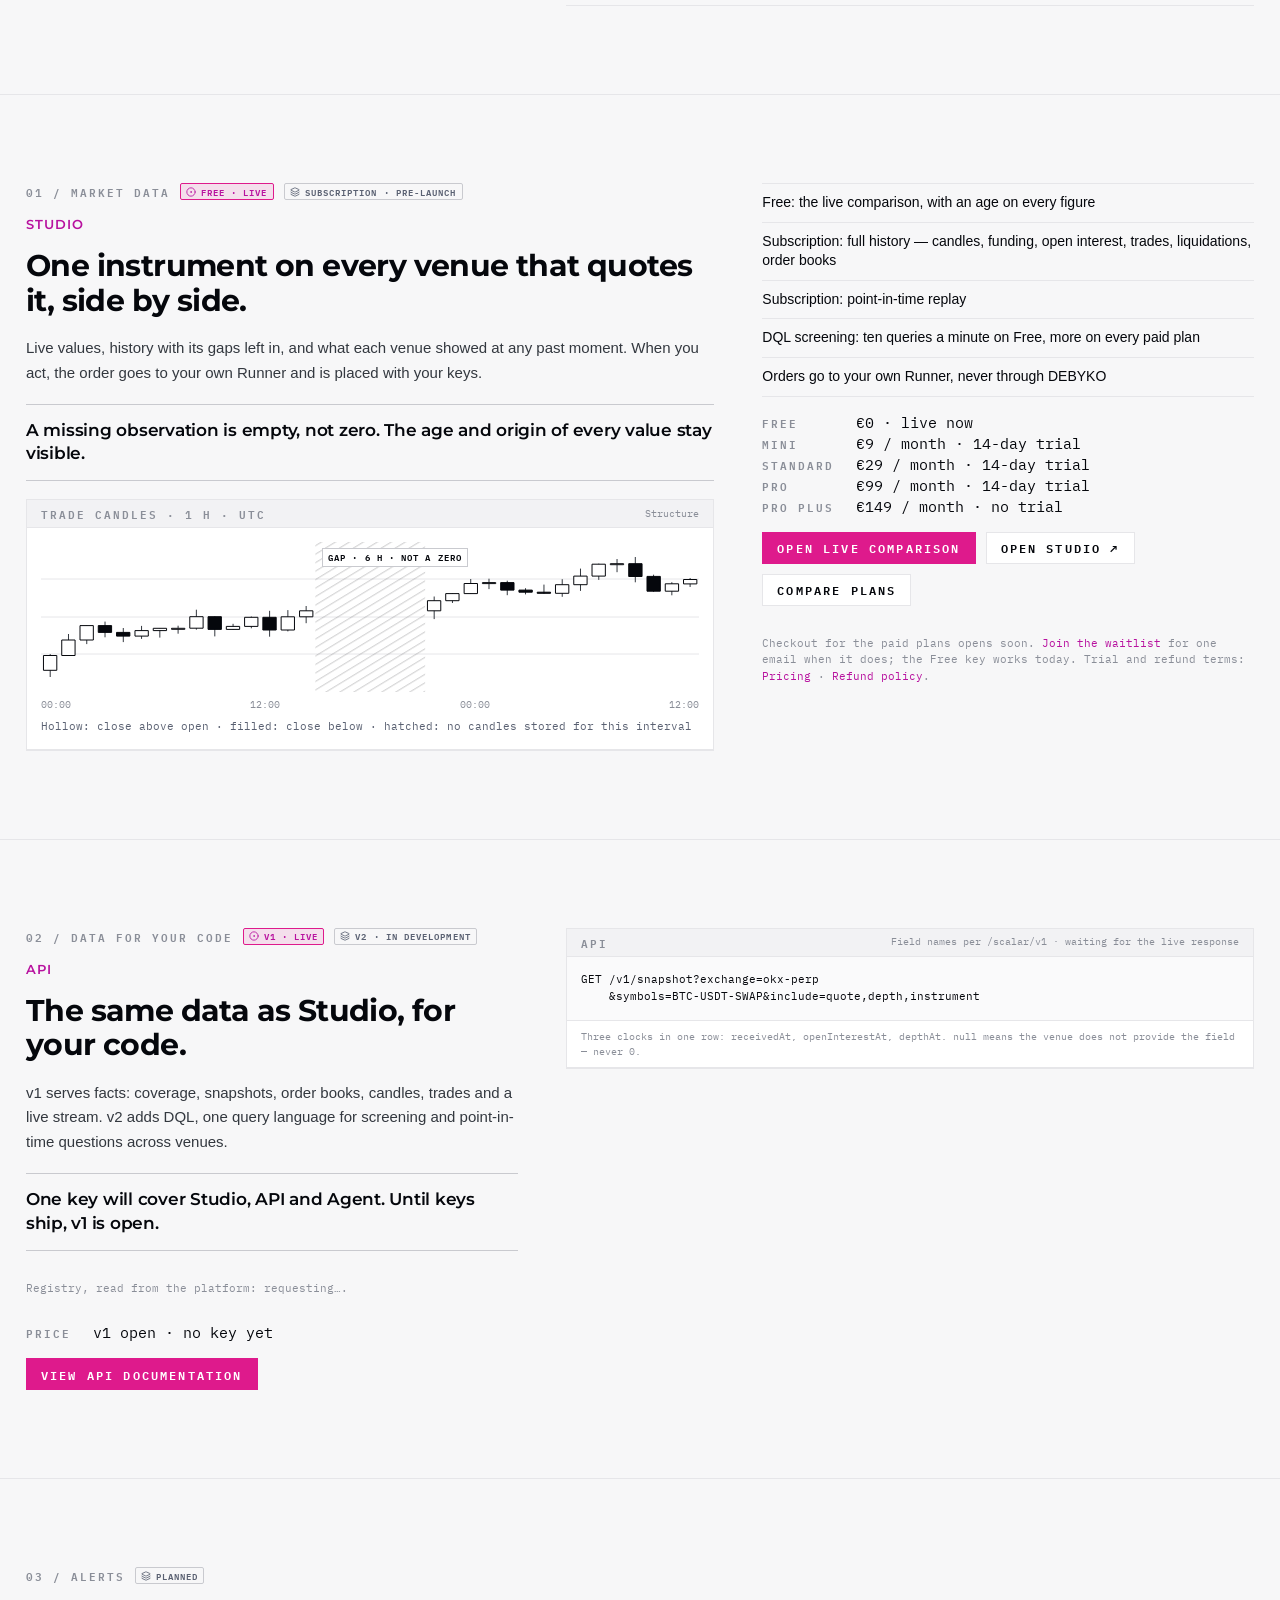
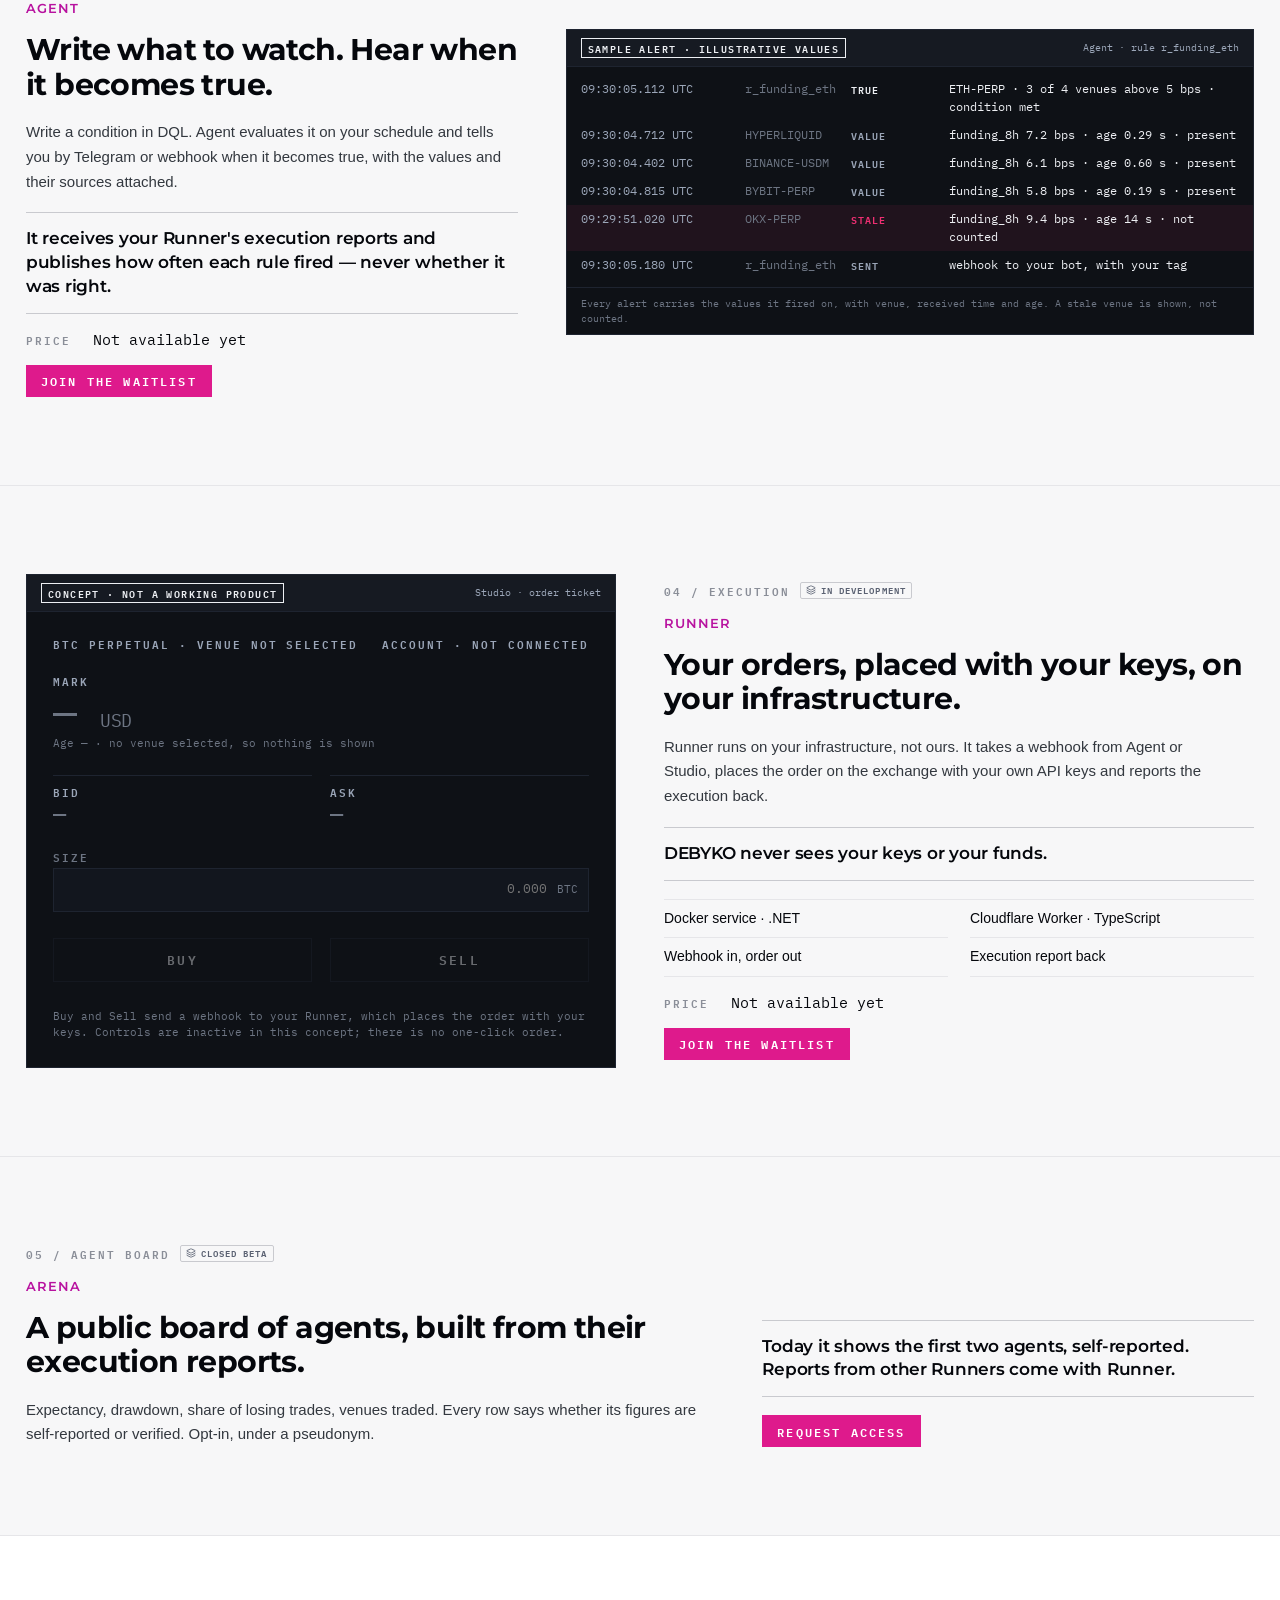
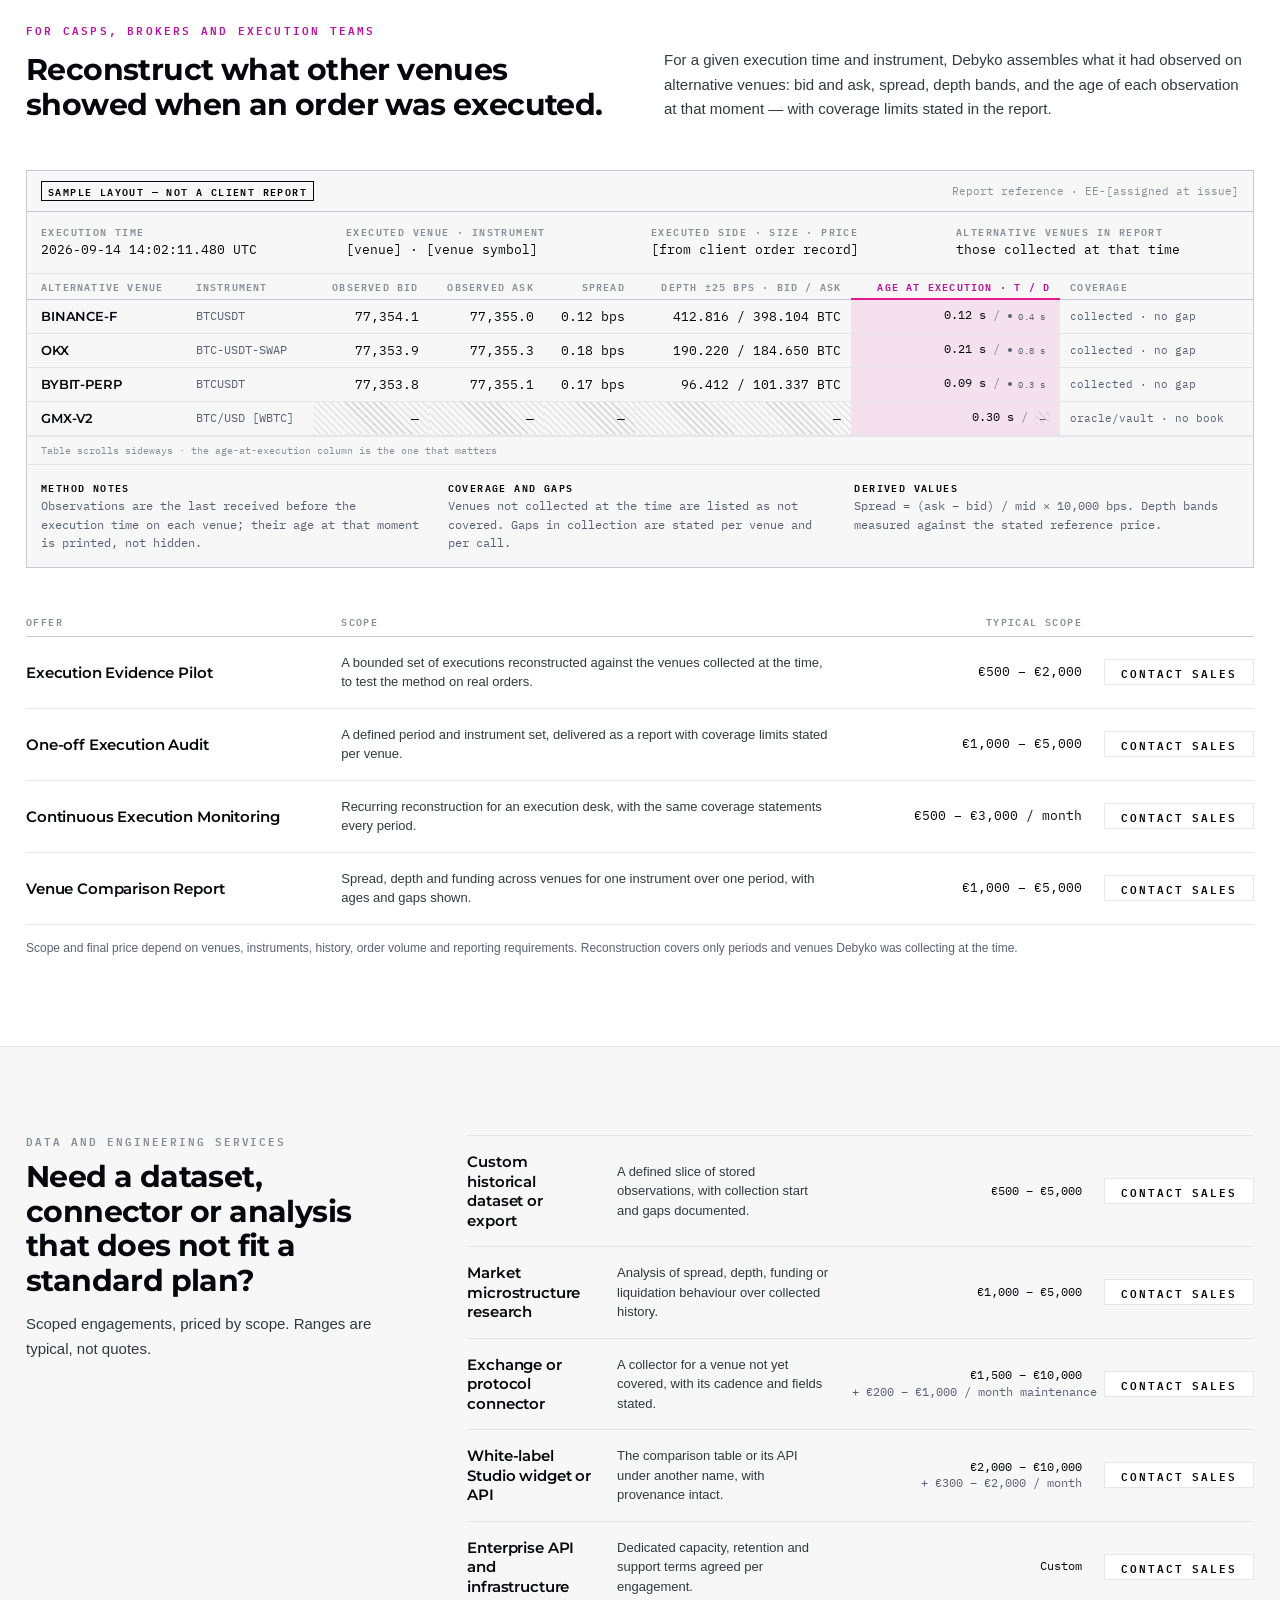
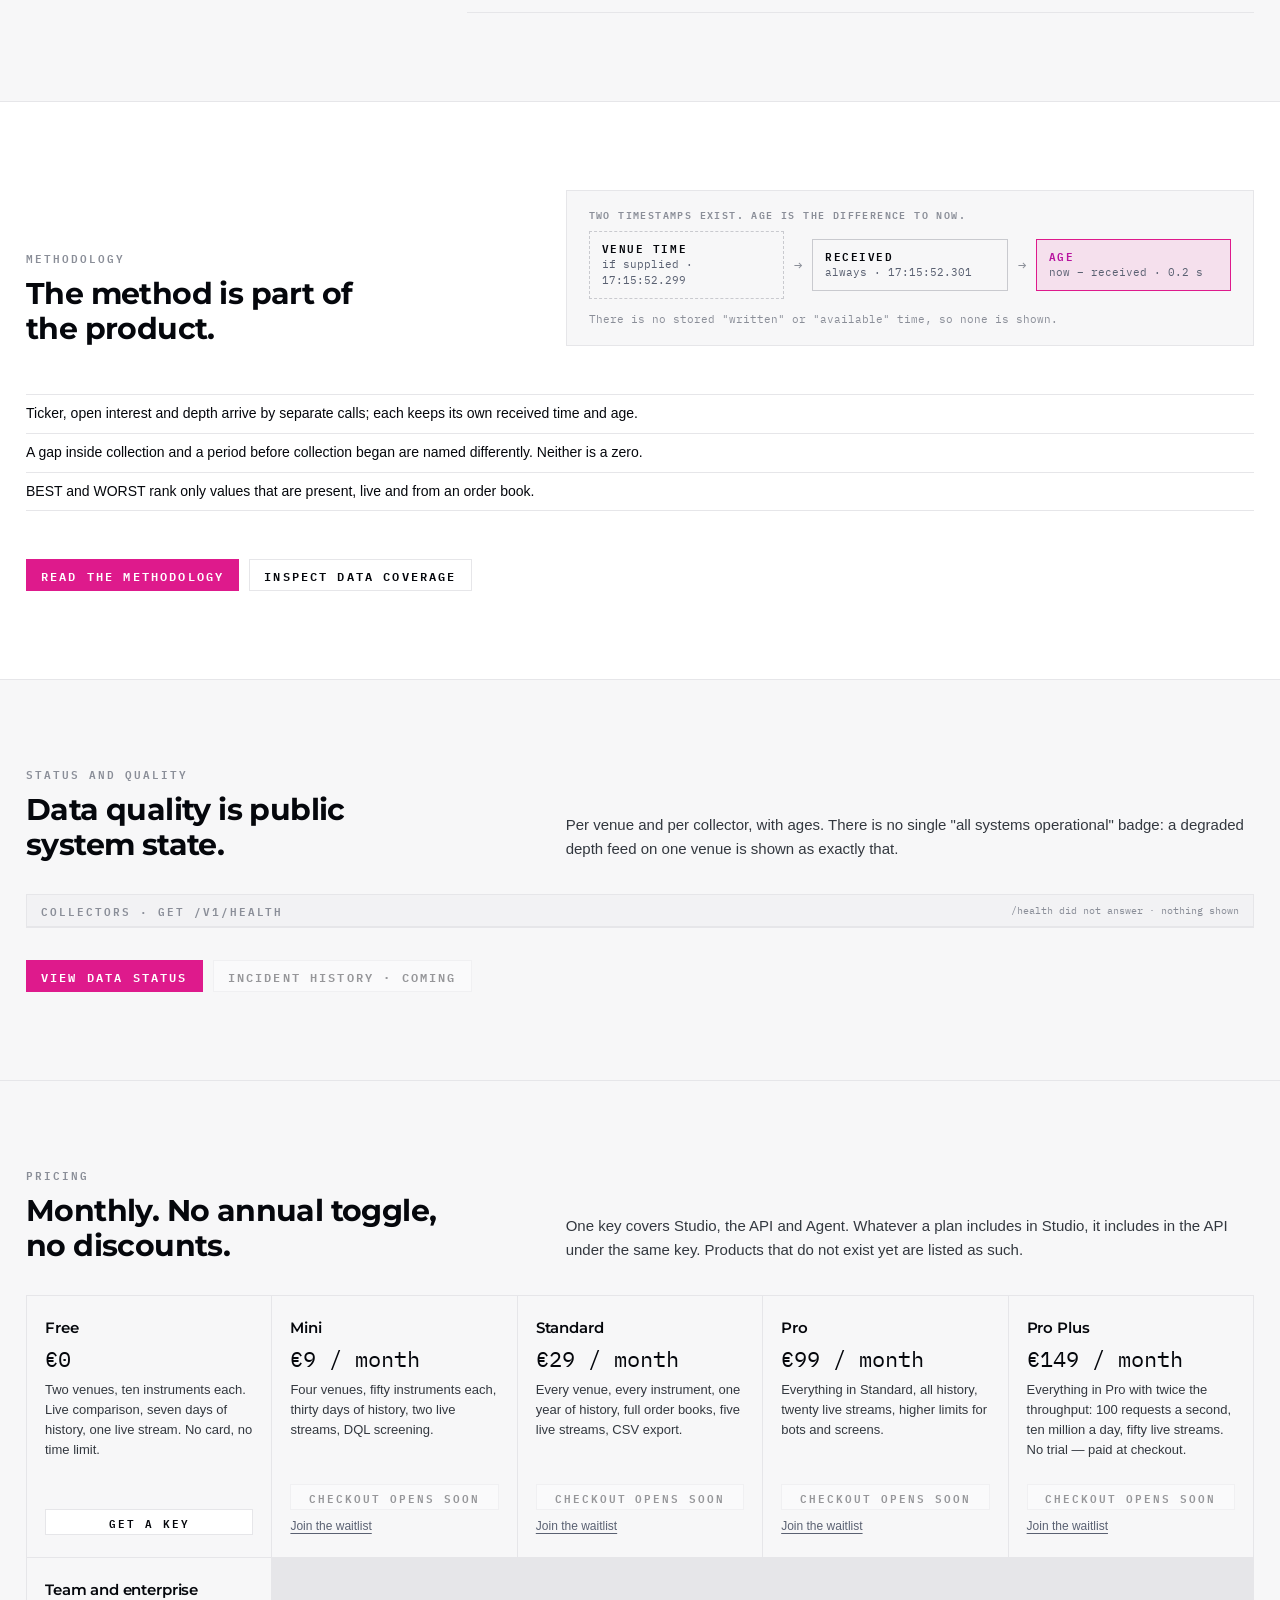
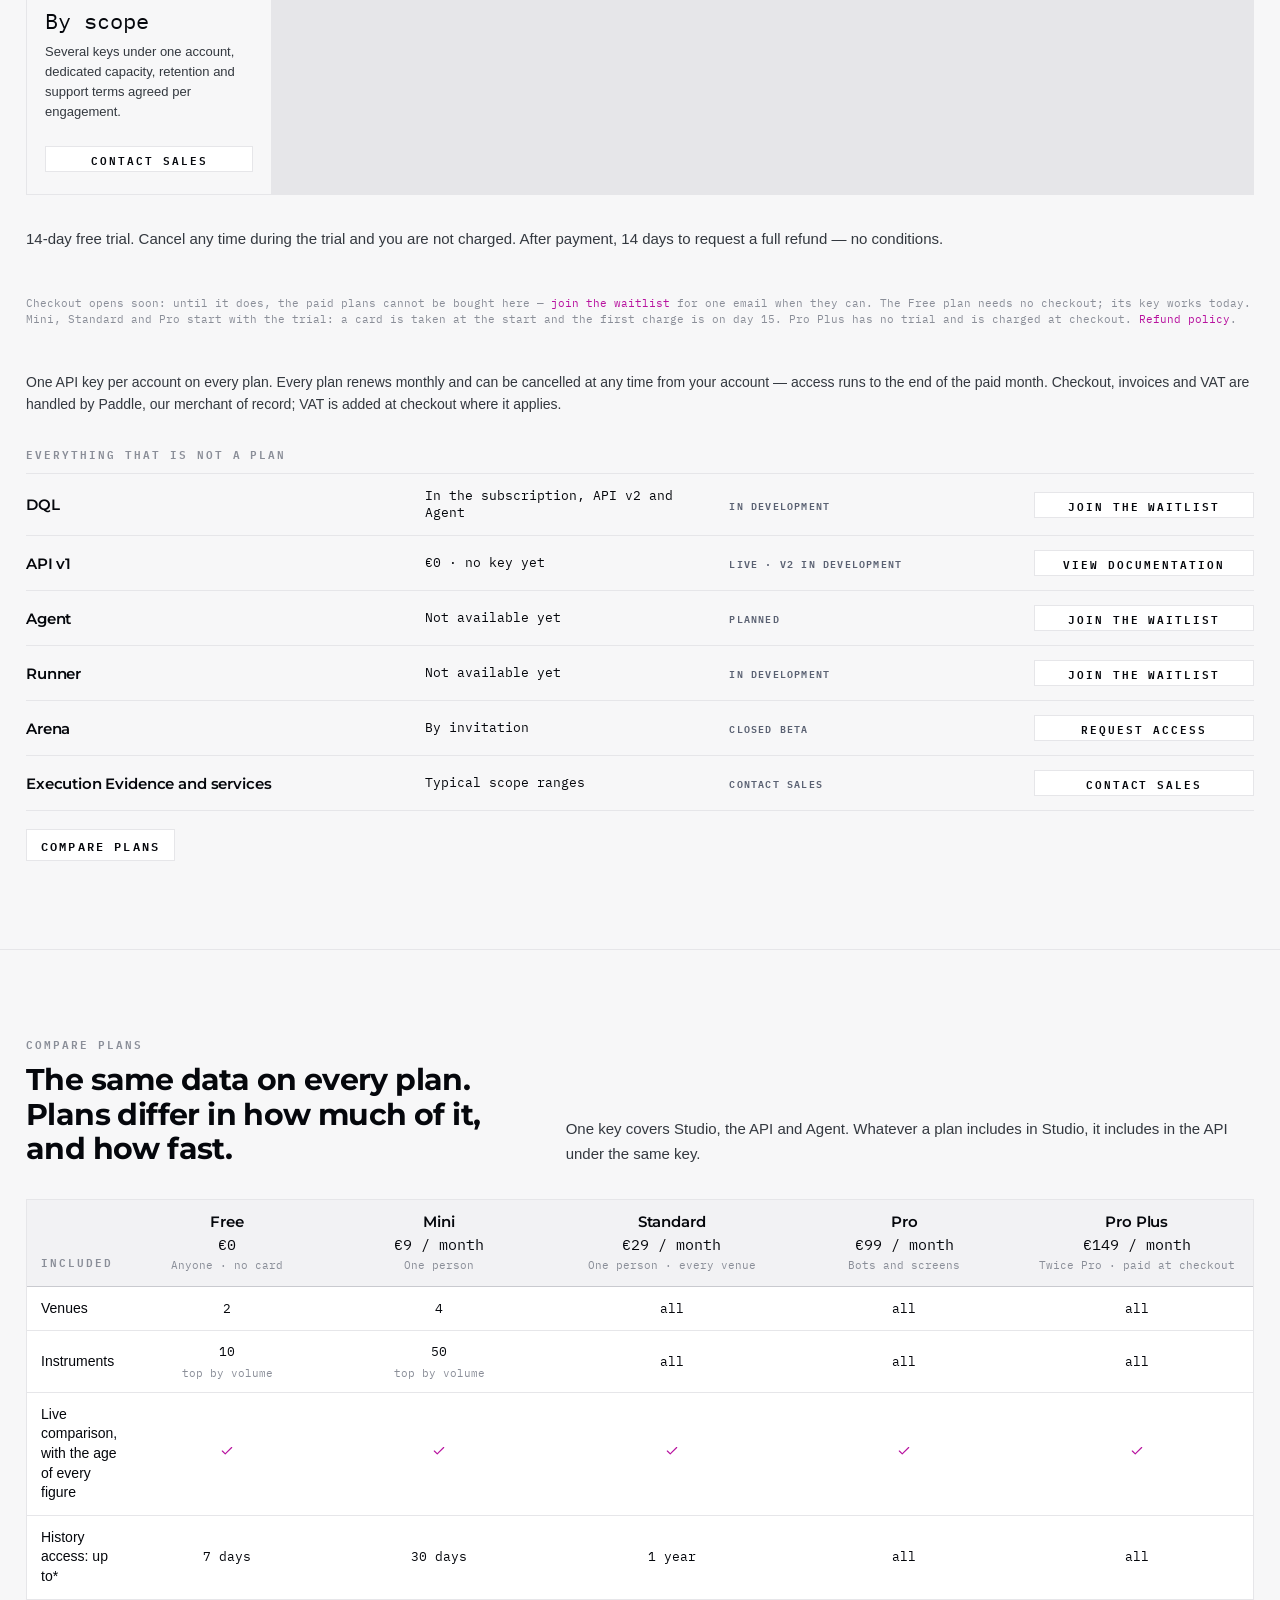
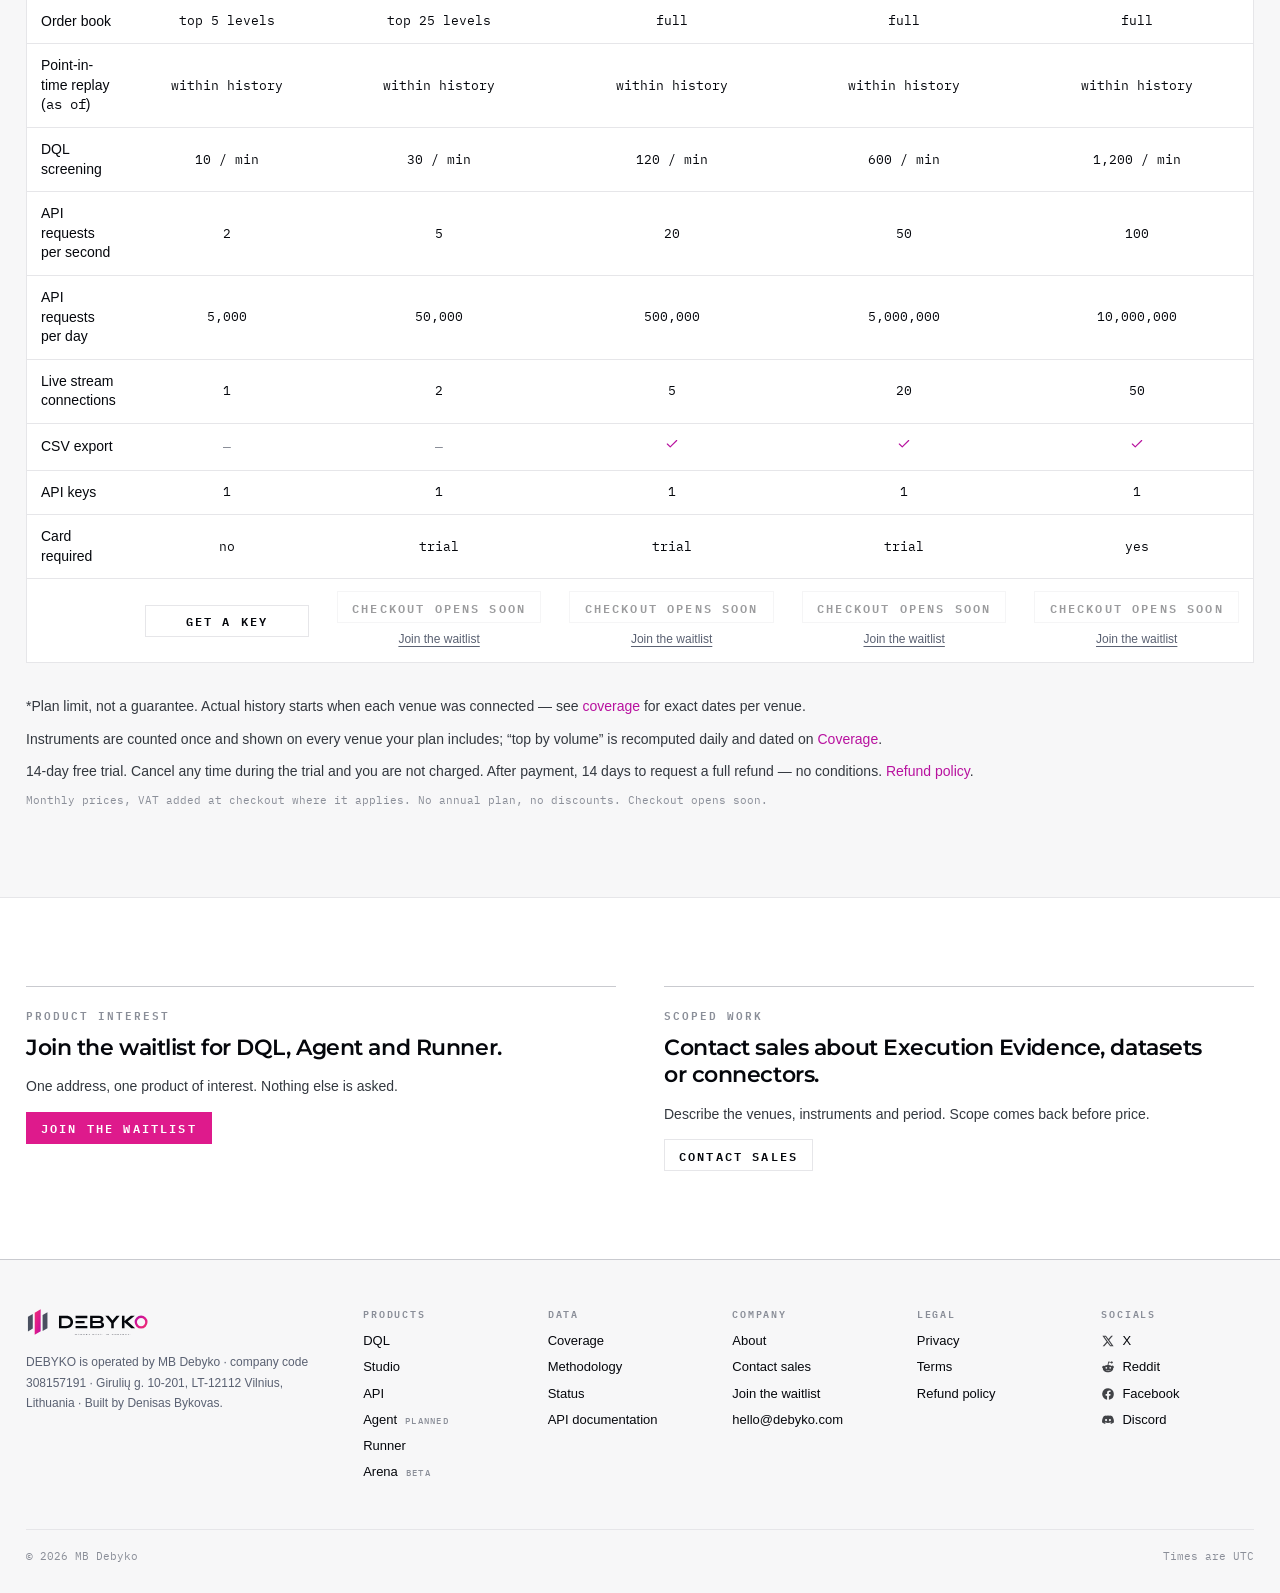
==== commit a62ff33b: "Plans: asterisk on the history row, tying it to its footnote Co-Authored-By: Claude Opus 5.5 <norepl" ====
--- a/index.html
+++ b/index.html
@@ -797,7 +797,7 @@
           <tr><th scope="row">Venues</th><td><span class="plans__v">2</span></td><td><span class="plans__v">4</span></td><td><span class="plans__v">all</span></td><td><span class="plans__v">all</span></td><td><span class="plans__v">all</span></td></tr>
           <tr><th scope="row">Instruments</th><td><span class="plans__v">10</span><span class="plans__sub">top by volume</span></td><td><span class="plans__v">50</span><span class="plans__sub">top by volume</span></td><td><span class="plans__v">all</span></td><td><span class="plans__v">all</span></td><td><span class="plans__v">all</span></td></tr>
           <tr><th scope="row">Live comparison, with the age of every figure</th><td><svg class="icon plan-yes" width="14" height="14" viewBox="0 0 24 24" fill="none" stroke="currentColor" stroke-width="2" stroke-linecap="round" stroke-linejoin="round" aria-label="Included"><path d="M20 6 9 17l-5-5"/></svg></td><td><svg class="icon plan-yes" width="14" height="14" viewBox="0 0 24 24" fill="none" stroke="currentColor" stroke-width="2" stroke-linecap="round" stroke-linejoin="round" aria-label="Included"><path d="M20 6 9 17l-5-5"/></svg></td><td><svg class="icon plan-yes" width="14" height="14" viewBox="0 0 24 24" fill="none" stroke="currentColor" stroke-width="2" stroke-linecap="round" stroke-linejoin="round" aria-label="Included"><path d="M20 6 9 17l-5-5"/></svg></td><td><svg class="icon plan-yes" width="14" height="14" viewBox="0 0 24 24" fill="none" stroke="currentColor" stroke-width="2" stroke-linecap="round" stroke-linejoin="round" aria-label="Included"><path d="M20 6 9 17l-5-5"/></svg></td><td><svg class="icon plan-yes" width="14" height="14" viewBox="0 0 24 24" fill="none" stroke="currentColor" stroke-width="2" stroke-linecap="round" stroke-linejoin="round" aria-label="Included"><path d="M20 6 9 17l-5-5"/></svg></td></tr>
-          <tr><th scope="row">History access: up to</th><td><span class="plans__v">7 days</span></td><td><span class="plans__v">30 days</span></td><td><span class="plans__v">1 year</span></td><td><span class="plans__v">all</span></td><td><span class="plans__v">all</span></td></tr>
+          <tr><th scope="row">History access: up to*</th><td><span class="plans__v">7 days</span></td><td><span class="plans__v">30 days</span></td><td><span class="plans__v">1 year</span></td><td><span class="plans__v">all</span></td><td><span class="plans__v">all</span></td></tr>
           <tr><th scope="row">Order book</th><td><span class="plans__v">top 5 levels</span></td><td><span class="plans__v">top 25 levels</span></td><td><span class="plans__v">full</span></td><td><span class="plans__v">full</span></td><td><span class="plans__v">full</span></td></tr>
           <tr><th scope="row">Point-in-time replay (<span class="mono">as of</span>)</th><td><span class="plans__v">within history</span></td><td><span class="plans__v">within history</span></td><td><span class="plans__v">within history</span></td><td><span class="plans__v">within history</span></td><td><span class="plans__v">within history</span></td></tr>
           <tr><th scope="row">DQL screening</th><td><span class="plans__v">10 / min</span></td><td><span class="plans__v">30 / min</span></td><td><span class="plans__v">120 / min</span></td><td><span class="plans__v">600 / min</span></td><td><span class="plans__v">1,200 / min</span></td></tr>
